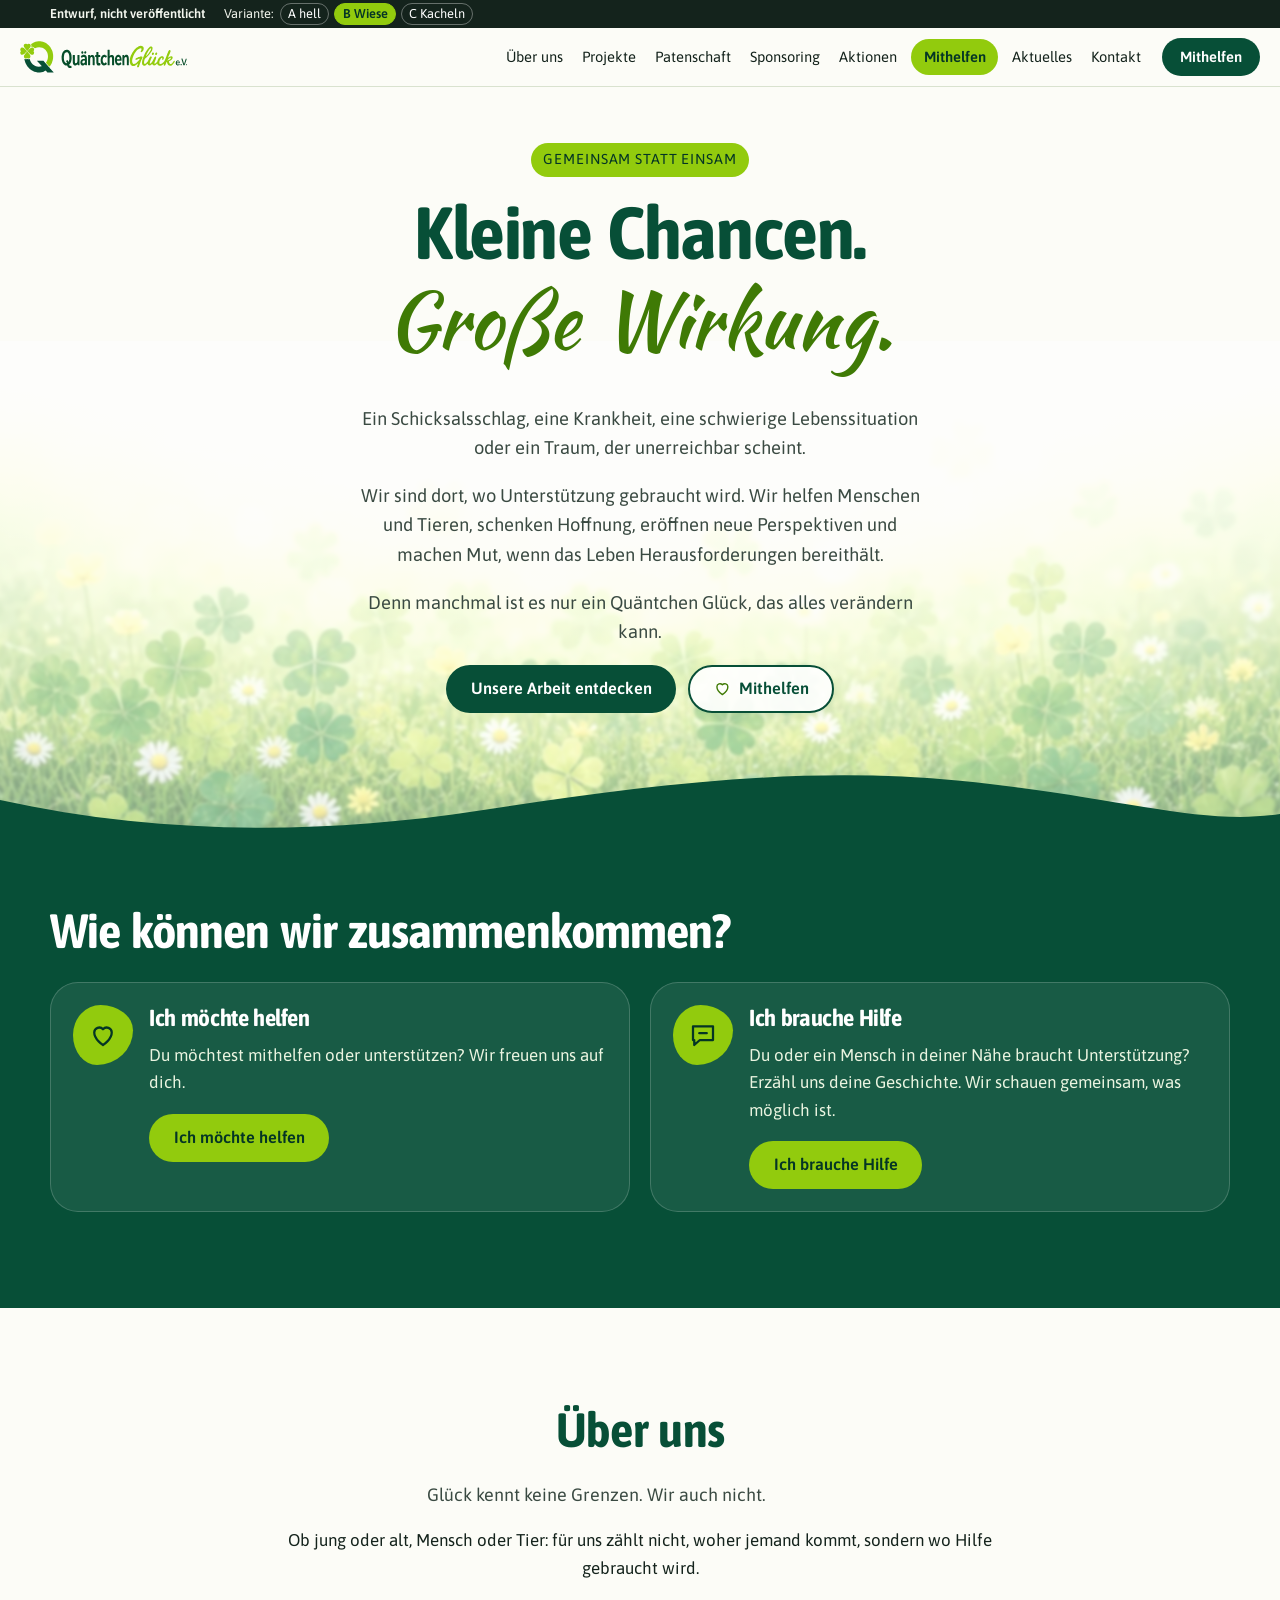
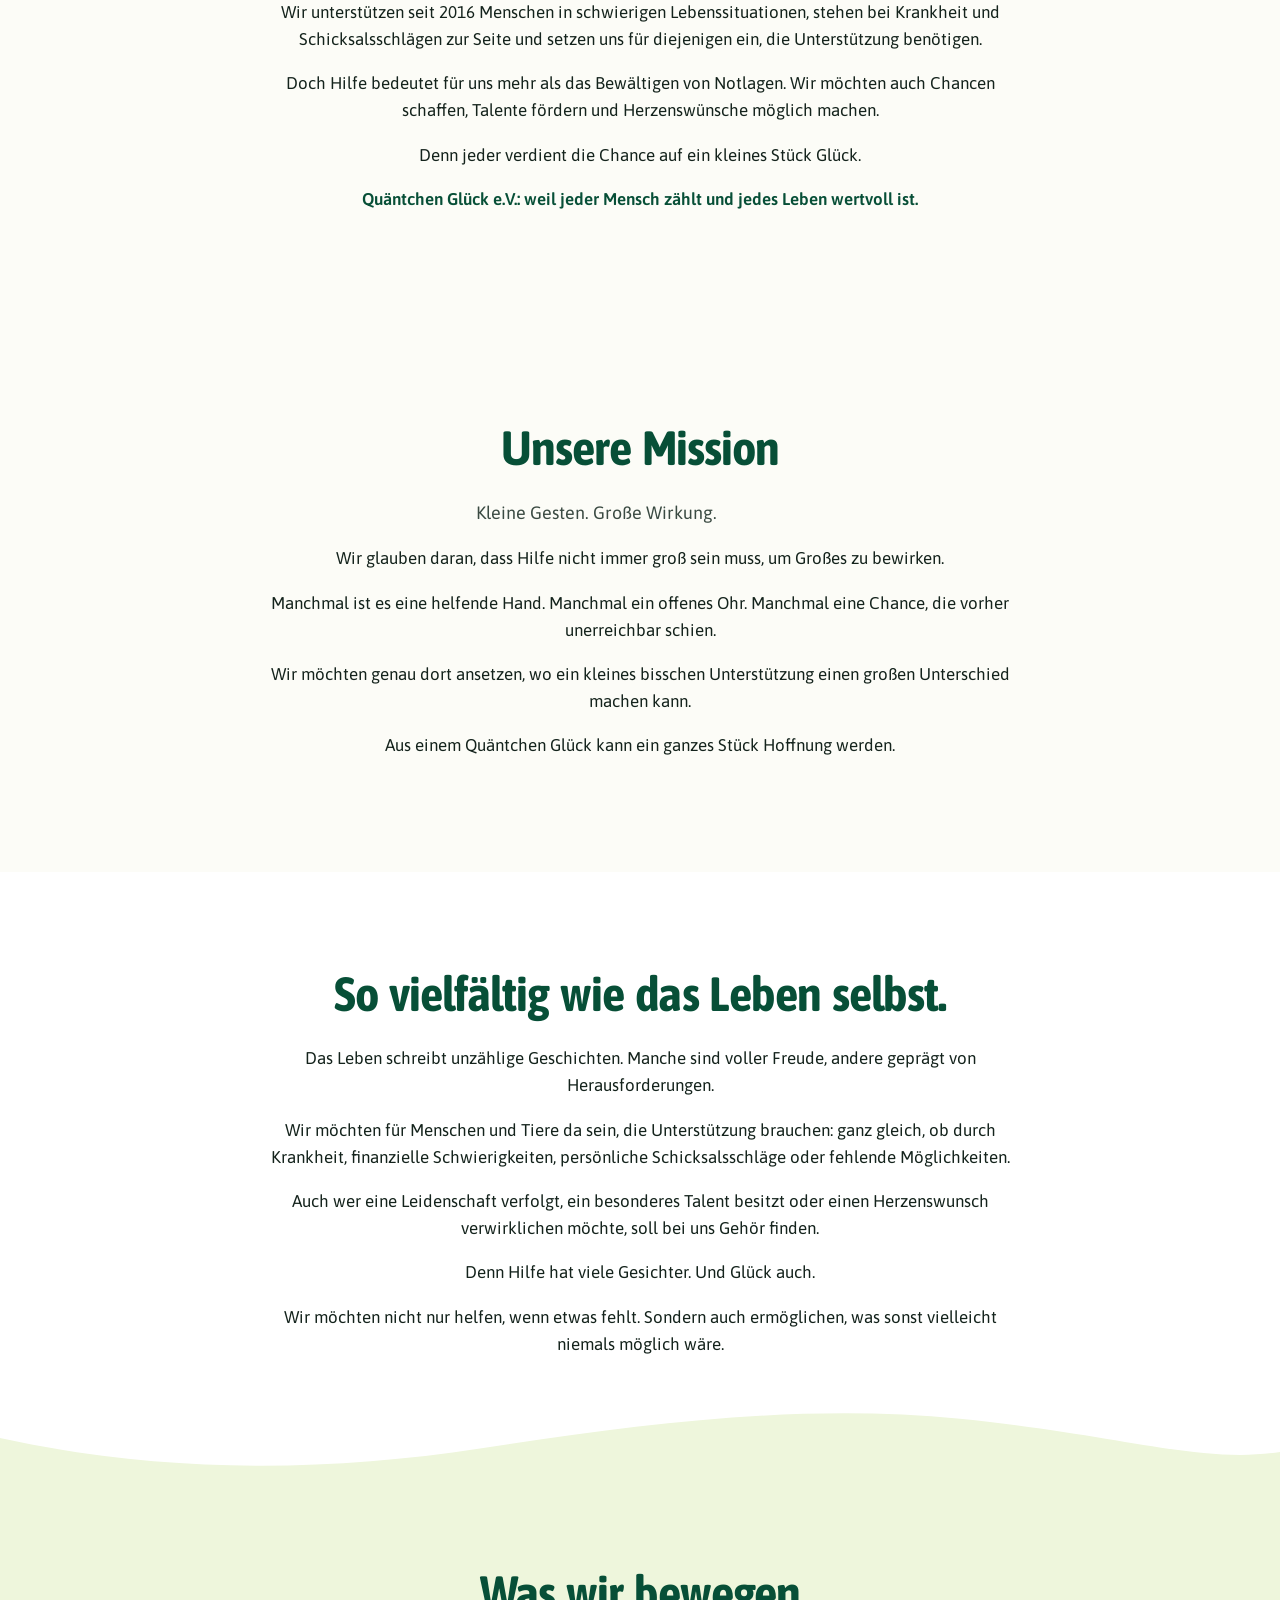
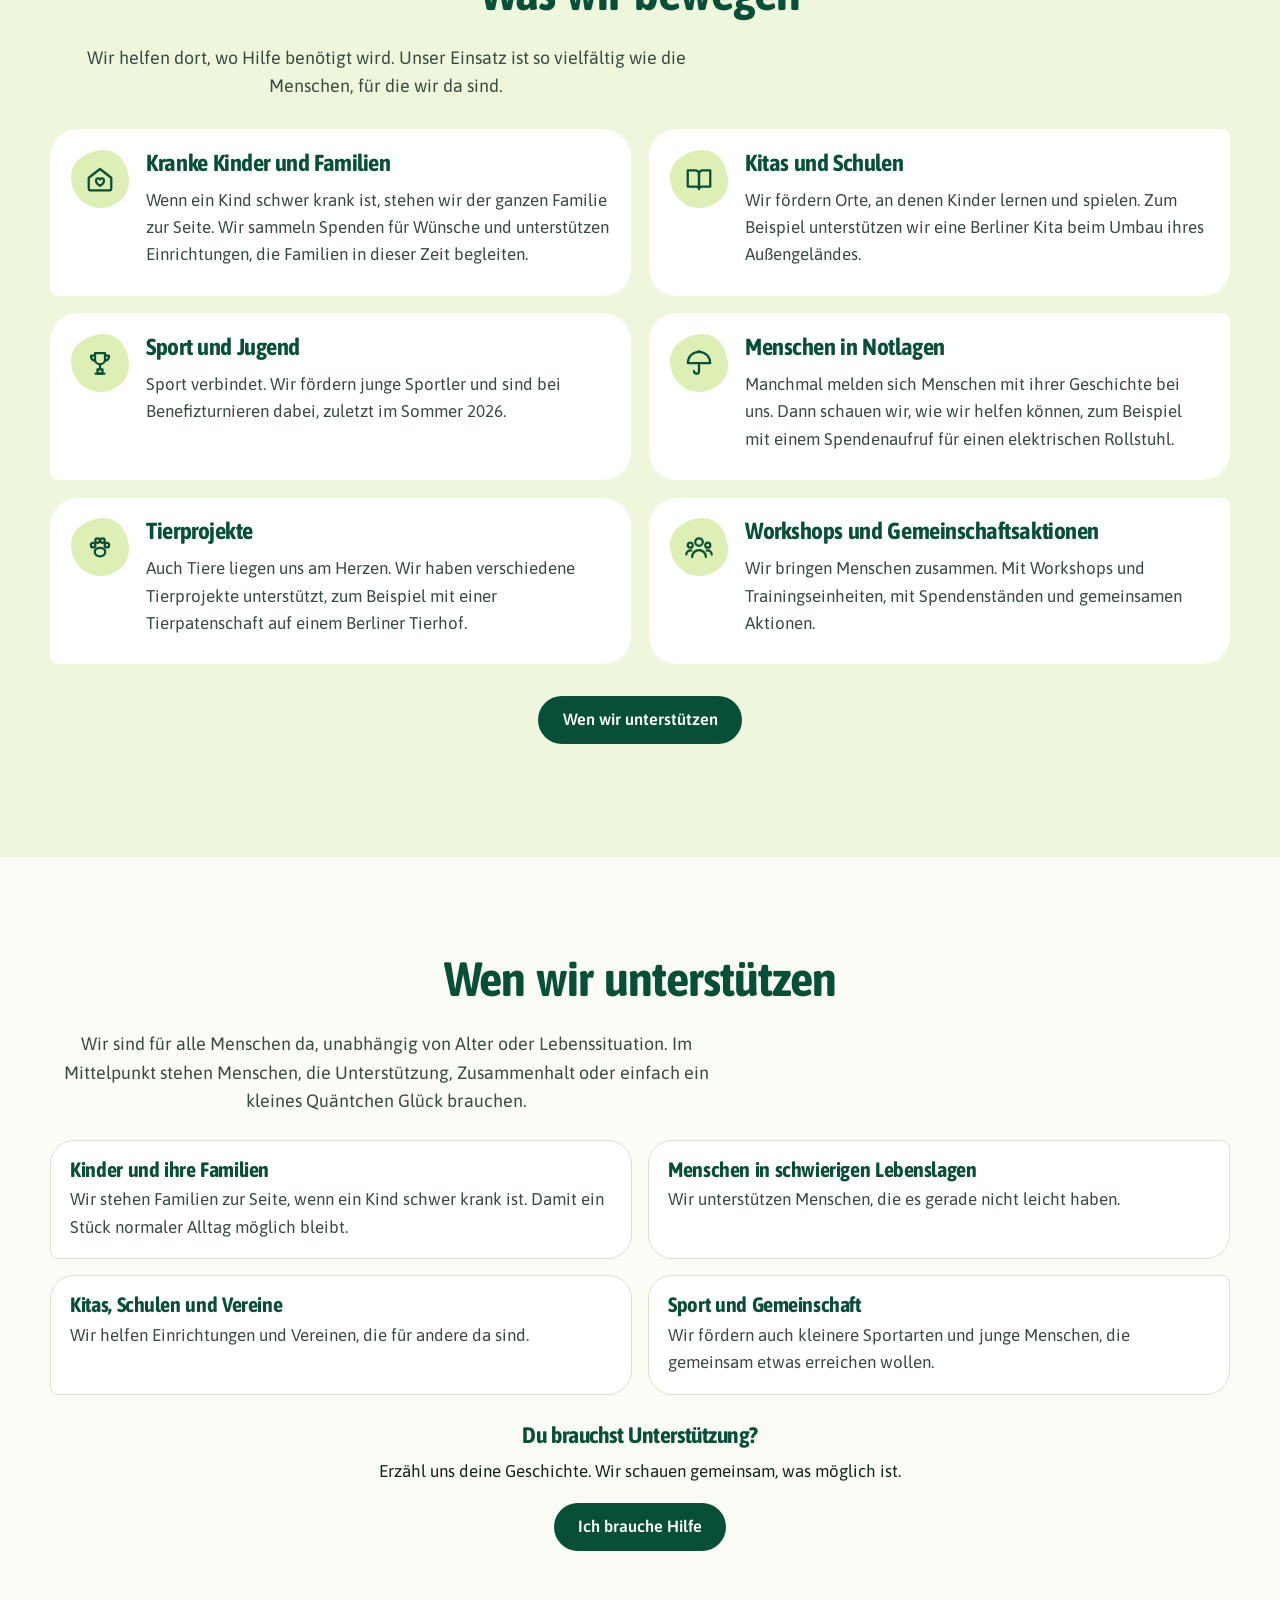
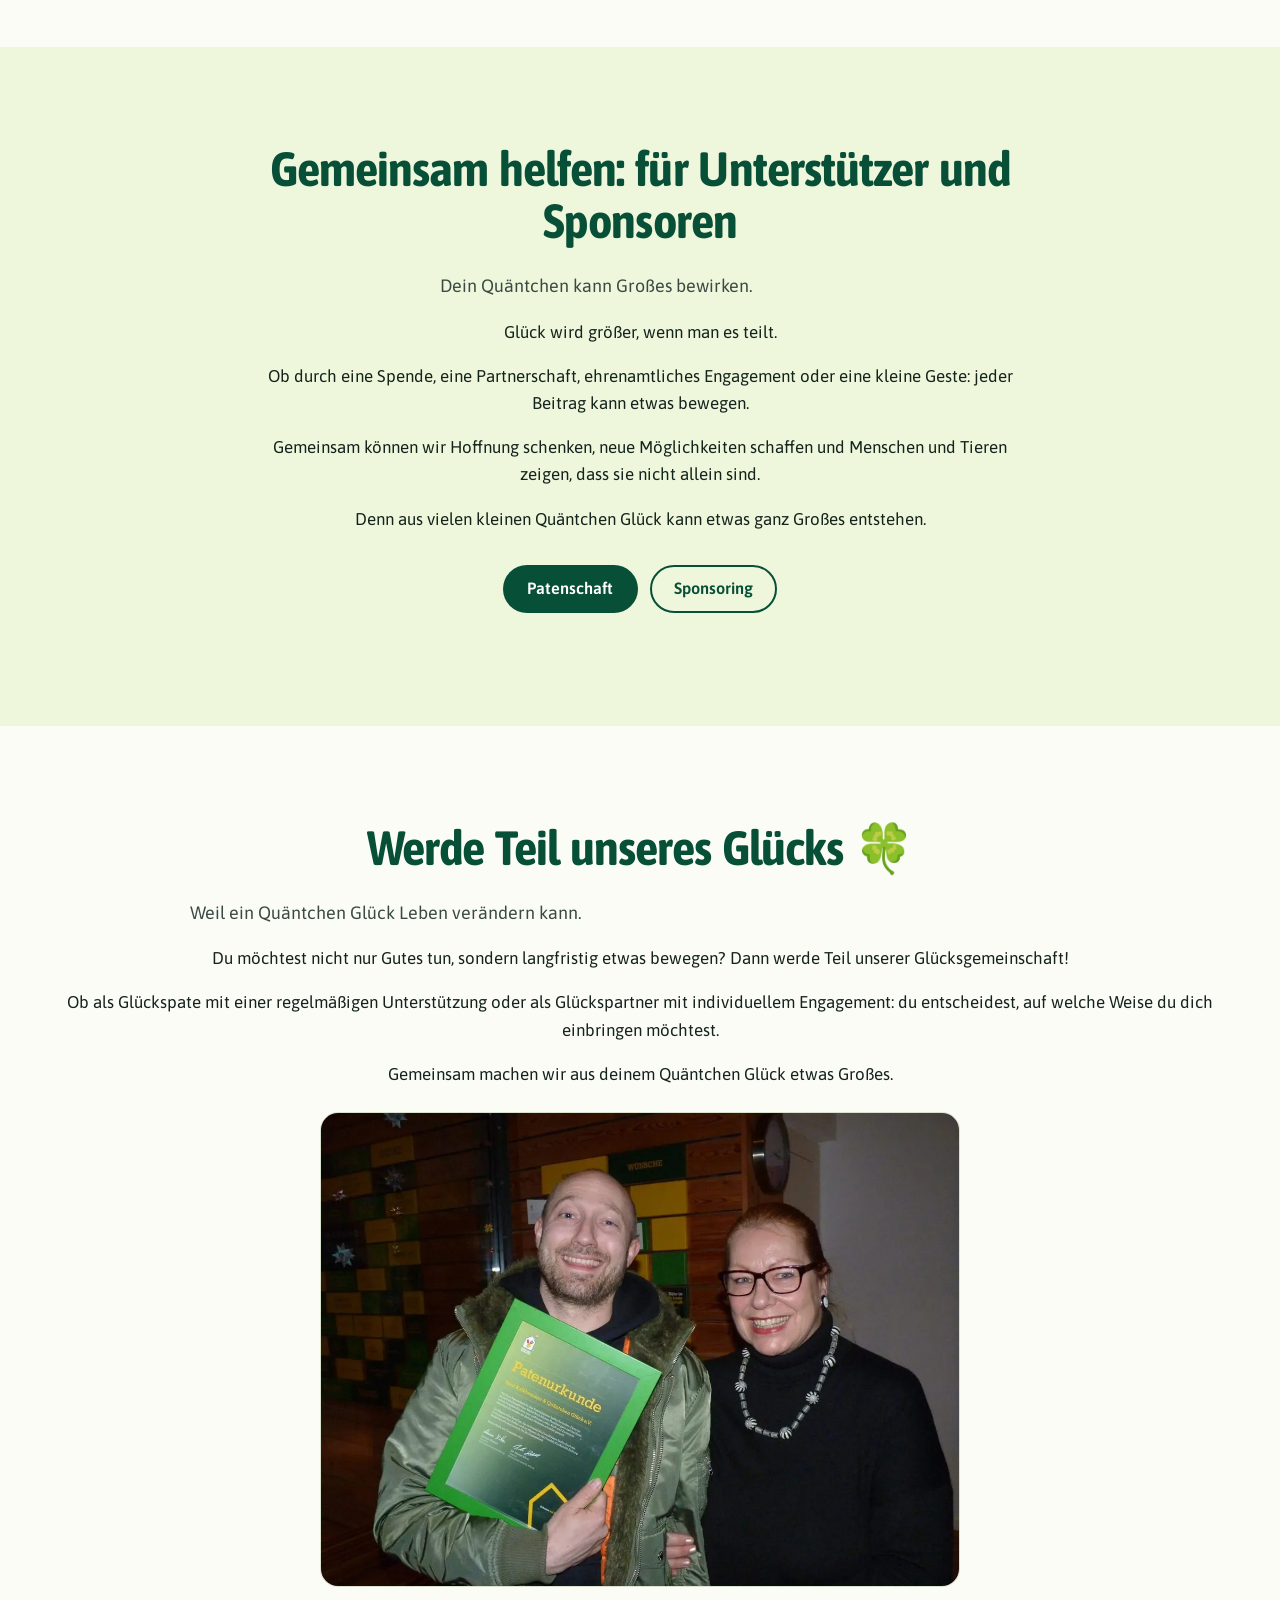
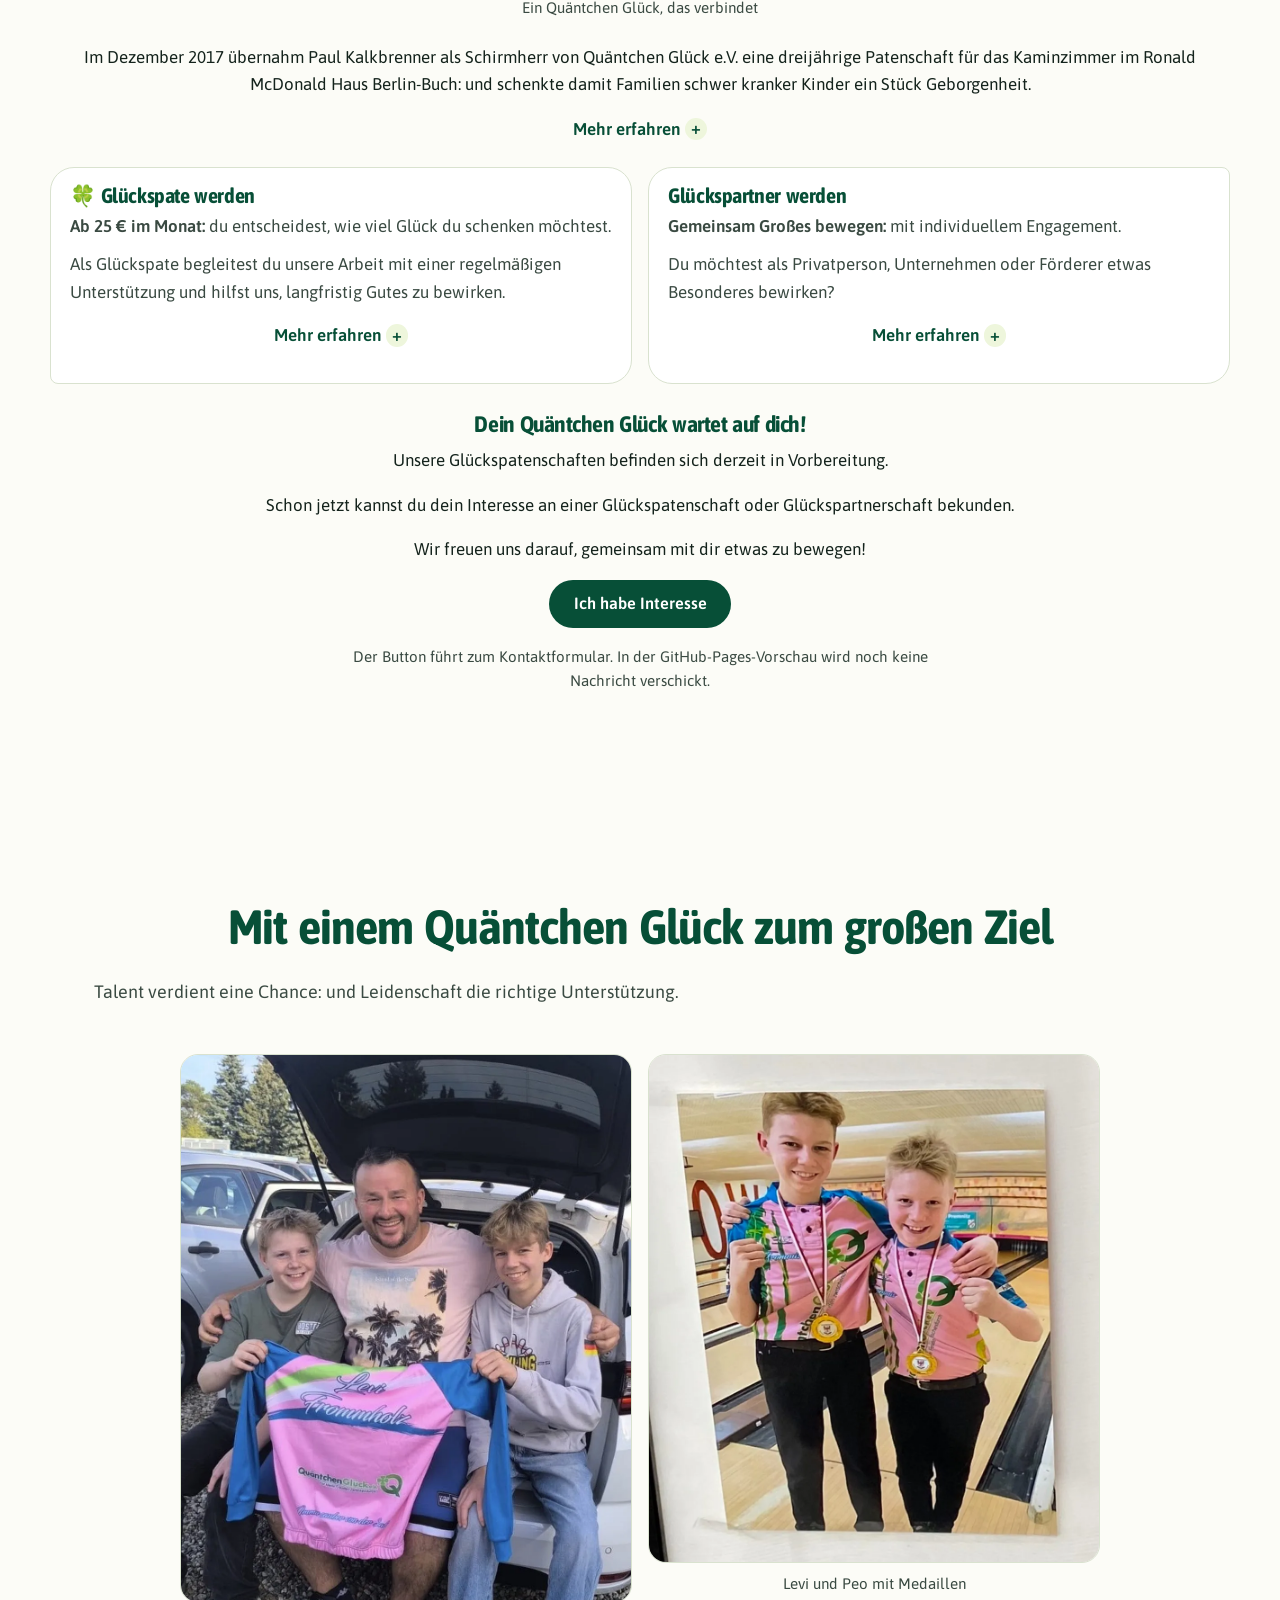
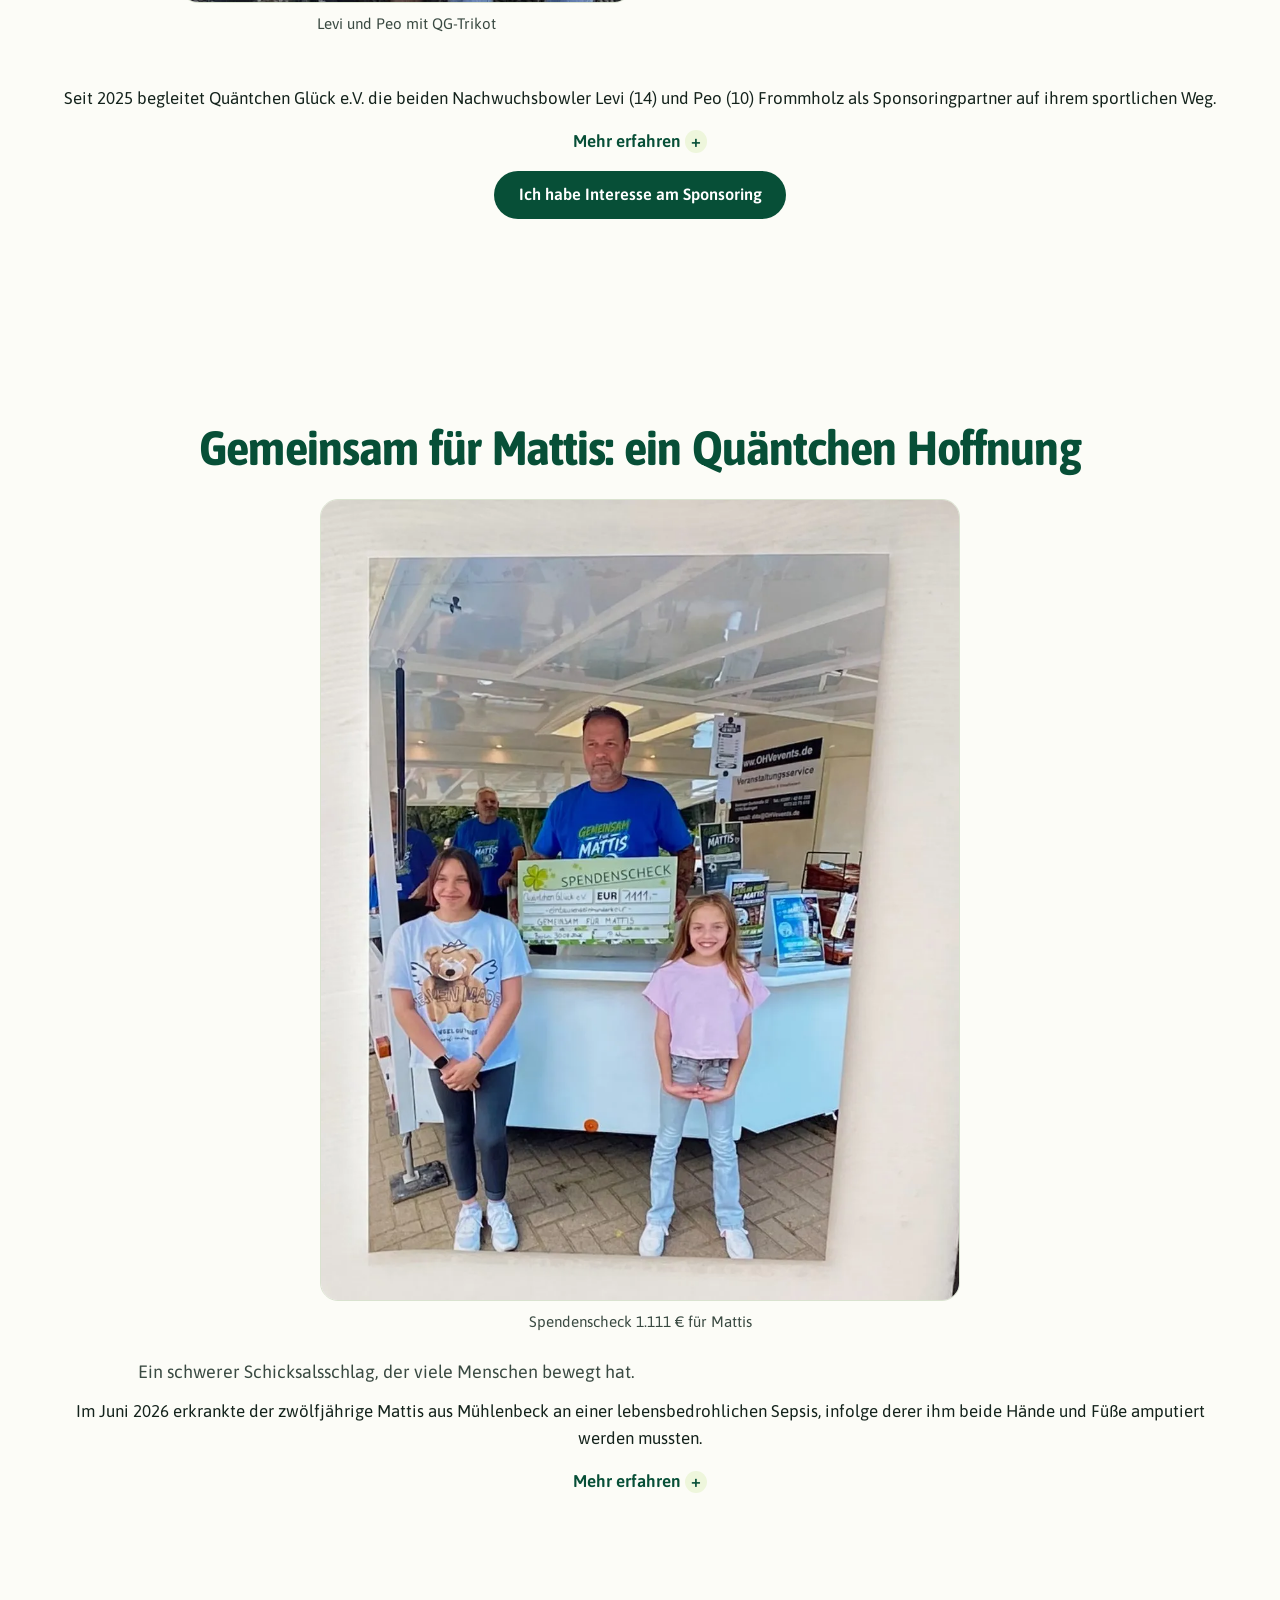
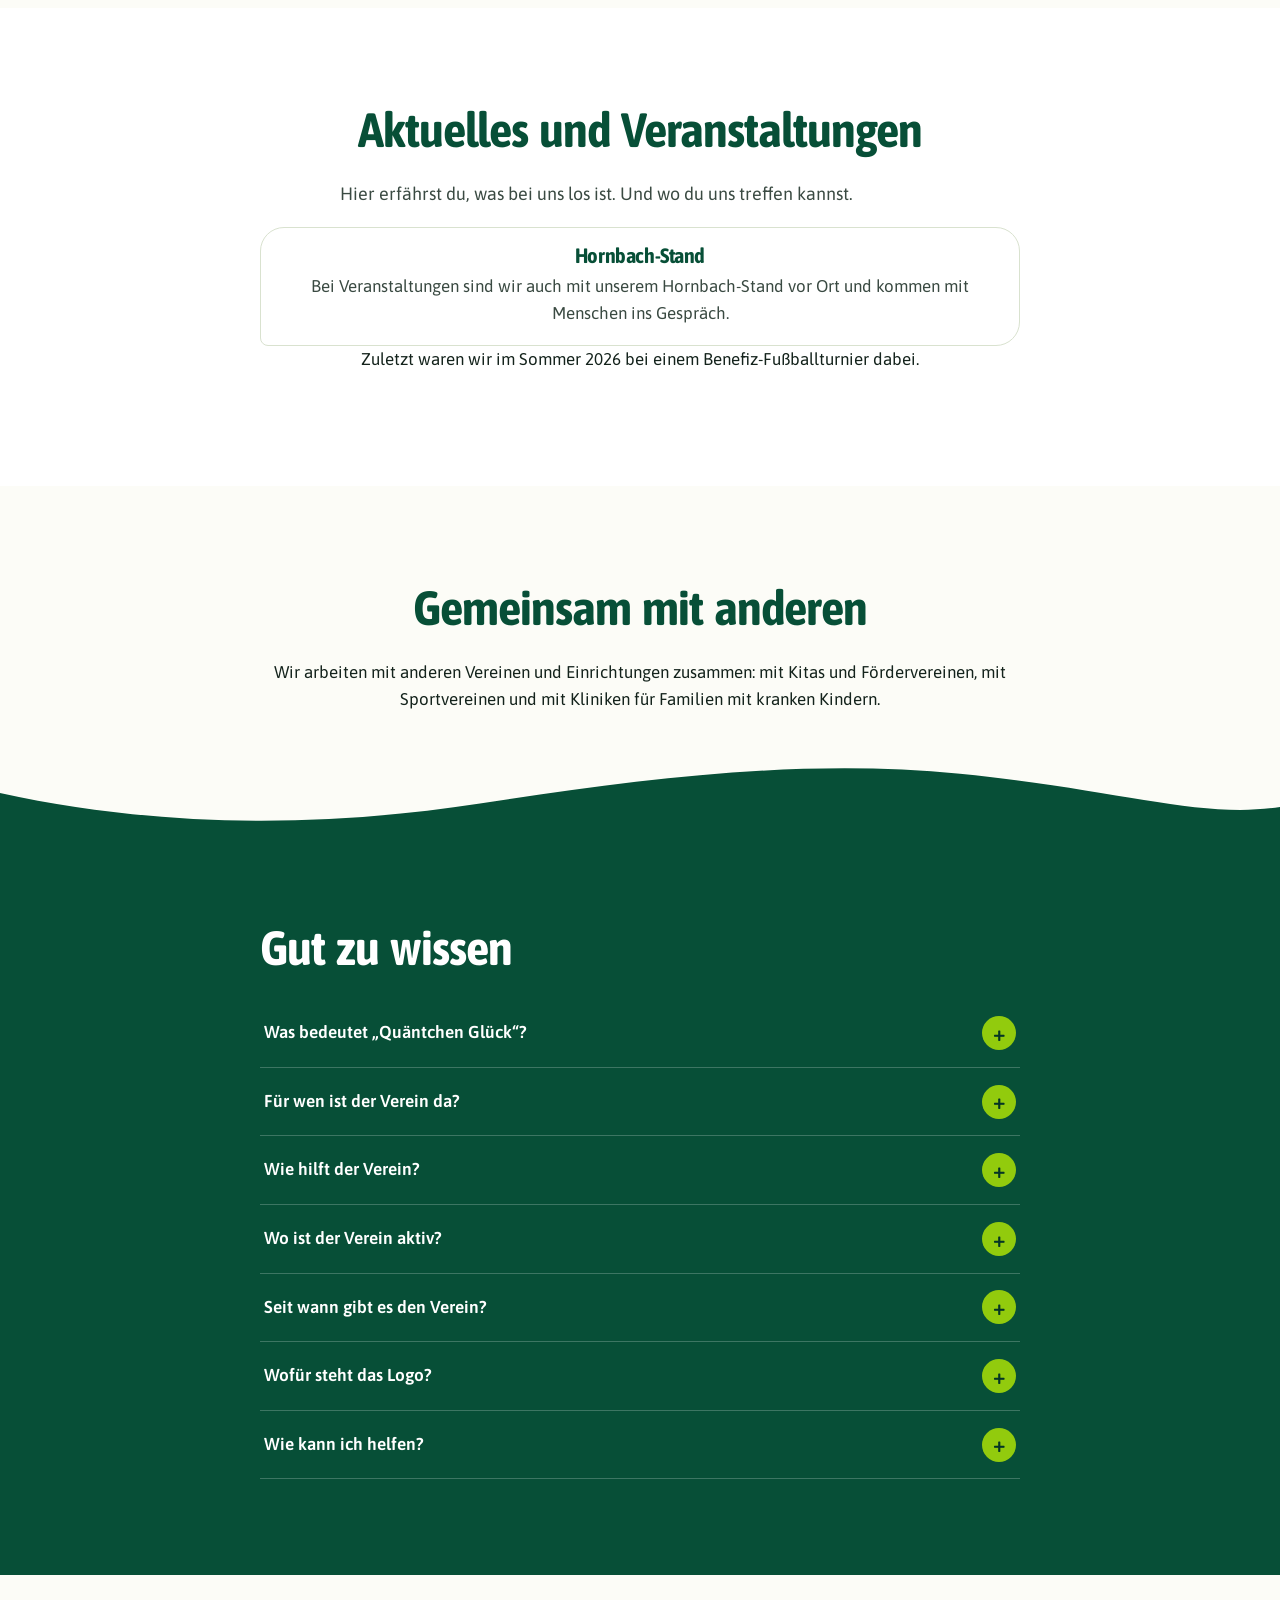
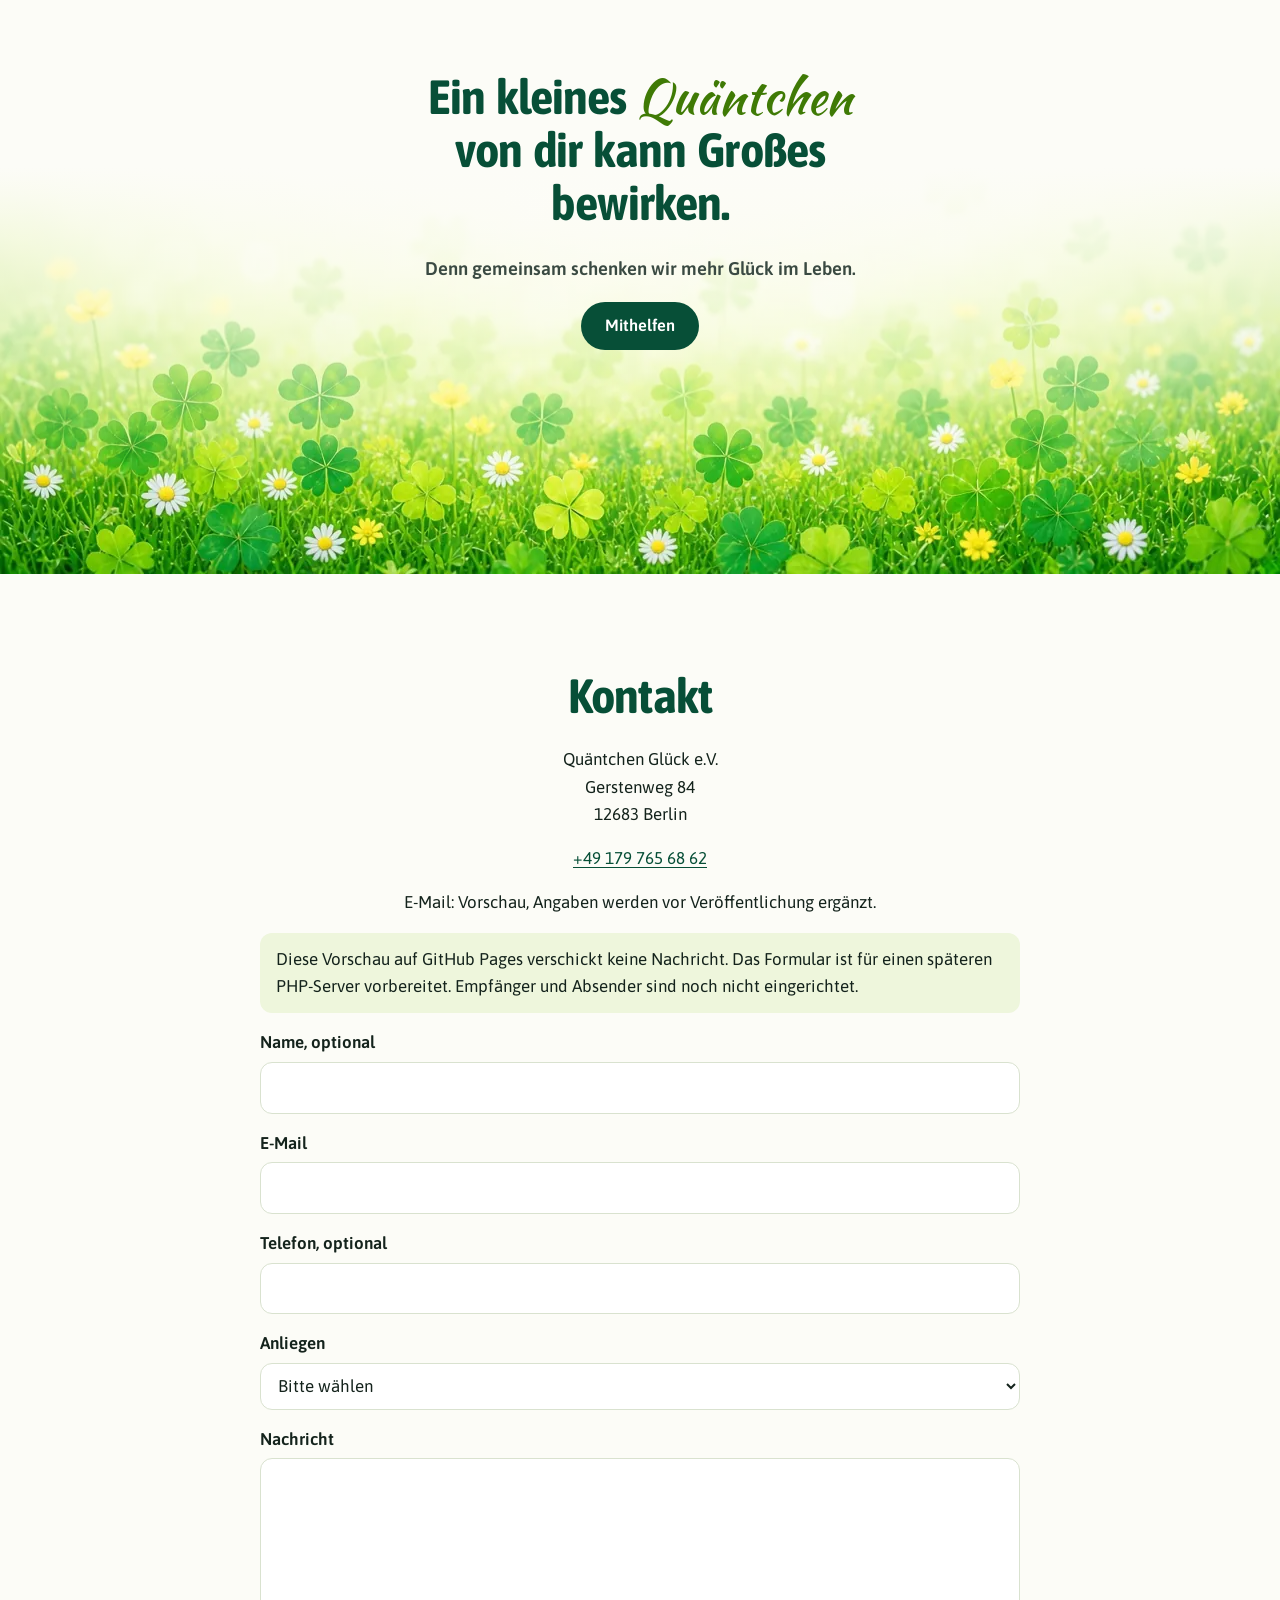
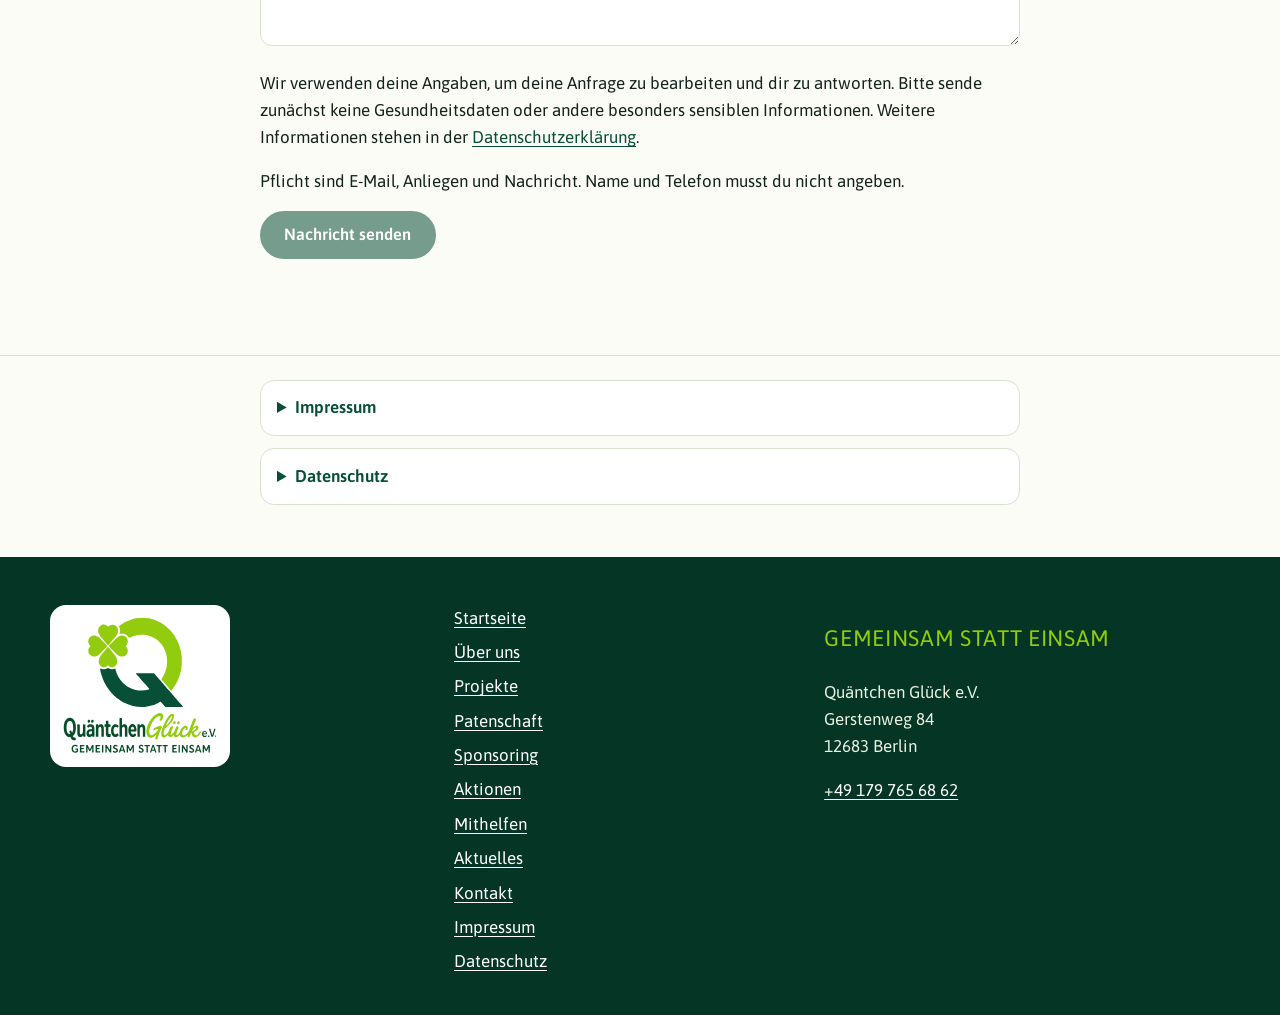
==== index.html @ 104c4b83 "Interne Hornbach-Notiz entfernen und Mehr-erfahren zentrieren Die Arbeitsnotiz zum Stand fällt aus d" ====
<!doctype html>
<html lang="de" data-variante="b">
<head>
<meta charset="utf-8">
<meta name="viewport" content="width=device-width, initial-scale=1, viewport-fit=cover">
<script>
/* Erstlade-Kleeblatt: bei jedem Aufruf, höchstens 1 s, ohne Cookie und ohne Speicher.
   Ohne dieses Script bleibt die Seite sichtbar (.qg-lader ist per CSS ausgeblendet).
   reduced-motion: kein Overlay. Es wird nicht auf Bilder oder Schriften gewartet. */
(function(){
  var root=document.documentElement,fertig=false;
  function weg(){
    if(fertig)return;
    fertig=true;
    try{root.classList.remove('qg-erstladen')}catch(e){}
    function wegEl(){try{var el=document.querySelector('.qg-lader');if(el&&el.parentNode)el.parentNode.removeChild(el)}catch(e){}}
    if(document.body)wegEl();else document.addEventListener('DOMContentLoaded',wegEl);
    try{performance.mark('qg-lader-ende');performance.measure('qg-lader','qg-lader-start','qg-lader-ende')}catch(e){}
  }
  try{
    if(window.matchMedia&&matchMedia('(prefers-reduced-motion: reduce)').matches)return;
    try{performance.mark('qg-lader-start')}catch(e){}
    root.classList.add('qg-erstladen');
    var t0=Date.now();
    setTimeout(weg,1000);
    document.addEventListener('visibilitychange',function(){
      if(document.visibilityState==='visible'&&Date.now()-t0>=1000)weg();
    });
    window.addEventListener('pageshow',function(ev){
      if(ev.persisted||Date.now()-t0>=1000)weg();
    });
  }catch(e){weg()}
})();
</script>
<style>
/* Kritisch im Kopf, damit das Kleeblatt vor dem ersten Paint fest liegt und ohne Script keinen Platz einnimmt. */
.qg-lader{display:none}
html.qg-erstladen .qg-lader{
  display:flex;position:fixed;inset:0;z-index:80;align-items:center;justify-content:center;box-sizing:border-box;overflow:hidden;
  padding:env(safe-area-inset-top) env(safe-area-inset-right) env(safe-area-inset-bottom) env(safe-area-inset-left);
  background:#FCFCF7;pointer-events:none;animation:qg-lader-aus 1s linear forwards;
}
html.qg-erstladen .qg-lader .qg-klee{flex:none;width:clamp(4.25rem,20vw,6.75rem);max-width:42vw;min-width:0;height:auto;animation:qg-klee-hauch 1s ease-out}
@keyframes qg-lader-aus{0%,62%{opacity:1;visibility:visible}88%,100%{opacity:0;visibility:hidden}}
@keyframes qg-klee-hauch{from{transform:rotate(-7deg) scale(.94)}to{transform:rotate(6deg) scale(1)}}
@media (prefers-reduced-motion:reduce){html.qg-erstladen .qg-lader{display:none!important;animation:none!important}}
</style>
<title>Quäntchen Glück e.V. | Gemeinsam statt einsam</title>
<meta name="description" content="Gemeinsam statt einsam. Quäntchen Glück ist für alle Menschen da, unabhängig von Alter oder Lebenssituation. Manchmal kann schon ein kleiner Anstoß viel verändern.">
<meta name="robots" content="noindex, nofollow">
<meta name="theme-color" content="#074F37">
<script>(function(){var d=document.documentElement,q;try{q=new URLSearchParams(location.search)}catch(x){return}
var v=(q.get('v')||'').toLowerCase();if(/^[abc]$/.test(v))d.setAttribute('data-variante',v);
if(q.get('entwurf')==='aus')d.setAttribute('data-entwurf','aus');})();</script>
<link rel="icon" href="assets/img/favicon-32.png" sizes="32x32" type="image/png">
<link rel="apple-touch-icon" href="assets/img/apple-touch-icon.png">
<link rel="preload" href="assets/fonts/Asap-Variable-wdth75-100-wght400-700.woff2" as="font" type="font/woff2" crossorigin>
<link rel="preload" href="assets/fonts/Asap-Regular.woff2" as="font" type="font/woff2" crossorigin>
<link rel="preload" href="assets/fonts/Asap-SemiBold.woff2" as="font" type="font/woff2" crossorigin>
<link rel="preload" href="assets/fonts/KaushanScript-Regular.woff2" as="font" type="font/woff2" crossorigin>
<link rel="stylesheet" href="assets/css/base.css?v=ofl">
<link rel="stylesheet" href="assets/css/varianten.css?v=sarah-0911">
</head>
<body>
<div class="qg-lader" aria-hidden="true"><img class="qg-klee" src="assets/img/quaentchen-glueck-logo-bildmarke.svg" width="755" height="712" alt="" decoding="sync" fetchpriority="high"></div>
<a class="skip" href="#inhalt">Zum Inhalt springen</a>
<div class="entwurf-leiste" role="region" aria-label="Entwurfsansicht">
  <div class="wrap entwurf-inner">
    <strong>Entwurf, nicht veröffentlicht</strong>
    <span class="schalter">Variante: <a href="?v=a" data-v="a">A hell</a> <a href="?v=b" data-v="b">B Wiese</a> <a href="?v=c" data-v="c">C Kacheln</a></span>
  </div>
</div>
<header class="kopf">
  <div class="wrap kopf-inner">
    <a class="marke" href="#inhalt">
      <img class="marke-bild" src="assets/img/quaentchen-glueck-logo-bildmarke.svg" width="44" height="41" alt="">
      <img class="marke-wort" src="assets/img/quaentchen-glueck-logo-wortmarke.svg" width="148" height="28" alt="Quäntchen Glück e.V.">
    </a>
    <nav class="nav-desktop" aria-label="Hauptnavigation"><ul><li><a href="#ueber-uns">Über uns</a></li><li><a href="#bereiche">Projekte</a></li><li><a href="#patenschaft">Patenschaft</a></li><li><a href="#sponsoring">Sponsoring</a></li><li><a href="#aktionen">Aktionen</a></li><li><a class="nav-mithelfen" href="#wege">Mithelfen</a></li><li><a href="#aktuelles">Aktuelles</a></li><li><a href="#kontakt">Kontakt</a></li></ul></nav>
    <a class="btn btn-dunkel btn-unterstuetzen" href="#wege">Mithelfen</a>
    <details class="nav-mobil">
      <summary aria-label="Menü öffnen"><svg class="icon" viewBox="0 0 24 24" aria-hidden="true" focusable="false"><path d="M4 7h16M4 12h16M4 17h16"/></svg><span class="nav-mobil-text">Menü</span></summary>
      <nav aria-label="Hauptnavigation mobil"><ul><li><a href="#inhalt">Startseite</a></li><li><a href="#ueber-uns">Über uns</a></li><li><a href="#bereiche">Projekte</a></li><li><a href="#patenschaft">Patenschaft</a></li><li><a href="#sponsoring">Sponsoring</a></li><li><a href="#aktionen">Aktionen</a></li><li><a class="nav-mithelfen" href="#wege">Mithelfen</a></li><li><a href="#aktuelles">Aktuelles</a></li><li><a href="#kontakt">Kontakt</a></li></ul></nav>
    </details>
  </div>
</header>

<main id="inhalt">
<section class="hero" aria-labelledby="hero-h">
  <div class="hero-bild" data-nur="b" aria-hidden="true"></div>
  <span data-nur="a" class="deko-dezent" aria-hidden="true"><svg class="deko deko-1" viewBox="-60 -60 120 120" focusable="false"><g fill="var(--gruen-hell)" stroke="#fff" stroke-width="3"><path d="M0 0C-30-18-33-48-16-53C-7-56 0-49 0-42C0-49 7-56 16-53C33-48 30-18 0 0Z" transform="rotate(45)"/><path d="M0 0C-30-18-33-48-16-53C-7-56 0-49 0-42C0-49 7-56 16-53C33-48 30-18 0 0Z" transform="rotate(135)"/><path d="M0 0C-30-18-33-48-16-53C-7-56 0-49 0-42C0-49 7-56 16-53C33-48 30-18 0 0Z" transform="rotate(225)"/><path d="M0 0C-30-18-33-48-16-53C-7-56 0-49 0-42C0-49 7-56 16-53C33-48 30-18 0 0Z" transform="rotate(315)"/></g></svg></span>
  <div class="wrap hero-inner hero-grid">
    <div class="hero-panel hero-text">
      <img class="hero-logo" data-nur="a" src="assets/img/quaentchen-glueck-logo.svg" width="640" height="567" alt="Logo Quäntchen Glück e.V., Gemeinsam statt einsam">
      <p class="badge" data-nur="b c">Gemeinsam statt einsam</p>
      <h1 id="hero-h">Kleine Chancen. <span class="akzent">Große Wirkung.</span></h1>
      <p class="lead">Ein Schicksalsschlag, eine Krankheit, eine schwierige Lebenssituation oder ein Traum, der unerreichbar scheint.</p>
      <p class="lead">Wir sind dort, wo Unterstützung gebraucht wird. Wir helfen Menschen und Tieren, schenken Hoffnung, eröffnen neue Perspektiven und machen Mut, wenn das Leben Herausforderungen bereithält.</p>
      <p class="lead">Denn manchmal ist es nur ein Quäntchen Glück, das alles verändern kann.</p>
      <div class="btn-reihe">
        <a class="btn btn-dunkel" href="#bereiche">Unsere Arbeit entdecken</a>
        <a class="btn btn-rand btn-mithelfen" href="#wege"><svg class="icon mithelfen-herz" viewBox="0 0 24 24" aria-hidden="true" focusable="false"><path d="M12 20s-7-4.4-7-10a4 4 0 0 1 7-2.6A4 4 0 0 1 19 10c0 5.6-7 10-7 10z"/></svg>Mithelfen</a>
      </div>
      </div>
  </div>
</section>

<section id="wege" class="abschnitt wege" aria-labelledby="wege-h">
  <svg class="welle oben" data-nur="b" viewBox="0 0 1440 80" preserveAspectRatio="none" aria-hidden="true" focusable="false"><path fill="var(--gruen-dunkel)" d="M0 40C180 80 360 80 540 52S900 0 1080 18 1350 70 1440 56V80H0z"/></svg>
  <div class="wrap"><h2 id="wege-h">Wie können wir zusammenkommen?</h2></div>
  <div class="wrap wege-wrap">
    <div class="wege-grid wege-split">
      <article class="weg weg-helfen">
        <span class="weg-icon"><svg class="icon" viewBox="0 0 24 24" aria-hidden="true" focusable="false"><path d="M12 20s-7-4.4-7-10a4 4 0 0 1 7-2.6A4 4 0 0 1 19 10c0 5.6-7 10-7 10z"/></svg></span>
        <div class="weg-inner">
          <h3><svg class="icon h3-icon" viewBox="0 0 24 24" aria-hidden="true" focusable="false"><path d="M12 20s-7-4.4-7-10a4 4 0 0 1 7-2.6A4 4 0 0 1 19 10c0 5.6-7 10-7 10z"/></svg>Ich möchte helfen</h3>
          <p>Du möchtest mithelfen oder unterstützen? Wir freuen uns auf dich.</p>
          <a class="btn btn-dunkel" href="#kontakt" data-anliegen="allgemein">Ich möchte helfen</a>
        </div>
      </article>
      <article class="weg weg-hilfe">
        <span class="weg-icon"><svg class="icon" viewBox="0 0 24 24" aria-hidden="true" focusable="false"><path d="M4 5h16v11H9.5L5 20v-4H4z"/><path d="M9 10.5h6"/></svg></span>
        <div class="weg-inner">
          <h3><svg class="icon h3-icon" viewBox="0 0 24 24" aria-hidden="true" focusable="false"><path d="M4 5h16v11H9.5L5 20v-4H4z"/><path d="M9 10.5h6"/></svg>Ich brauche Hilfe</h3>
          <p>Du oder ein Mensch in deiner Nähe braucht Unterstützung? Erzähl uns deine Geschichte. Wir schauen gemeinsam, was möglich ist.</p>
          <a class="btn btn-hell" href="#kontakt" data-anliegen="allgemein">Ich brauche Hilfe</a>
        </div>
      </article>
    </div>
  </div>
</section>

<section id="ueber-uns" class="abschnitt bedeutung text-mitte" aria-labelledby="bedeutung-h">
  <div class="wrap schmal">
    <h2 id="bedeutung-h">Über uns</h2>
    <p class="intro">Glück kennt keine Grenzen. Wir auch nicht.</p>
    <p>Ob jung oder alt, Mensch oder Tier: für uns zählt nicht, woher jemand kommt, sondern wo Hilfe gebraucht wird.</p>
    <p>Wir unterstützen seit 2016 Menschen in schwierigen Lebenssituationen, stehen bei Krankheit und Schicksalsschlägen zur Seite und setzen uns für diejenigen ein, die Unterstützung benötigen.</p>
    <p>Doch Hilfe bedeutet für uns mehr als das Bewältigen von Notlagen. Wir möchten auch Chancen schaffen, Talente fördern und Herzenswünsche möglich machen.</p>
    <p>Denn jeder verdient die Chance auf ein kleines Stück Glück.</p>
    <p class="bedeutung-satz">Quäntchen Glück e.V.: weil jeder Mensch zählt und jedes Leben wertvoll ist.</p>
  </div>
</section>

<section id="mission" class="abschnitt mission text-mitte" aria-labelledby="mission-h">
  <div class="wrap schmal">
    <h2 id="mission-h">Unsere Mission</h2>
    <p class="intro">Kleine Gesten. Große Wirkung.</p>
    <p>Wir glauben daran, dass Hilfe nicht immer groß sein muss, um Großes zu bewirken.</p>
    <p>Manchmal ist es eine helfende Hand. Manchmal ein offenes Ohr. Manchmal eine Chance, die vorher unerreichbar schien.</p>
    <p>Wir möchten genau dort ansetzen, wo ein kleines bisschen Unterstützung einen großen Unterschied machen kann.</p>
    <p>Aus einem Quäntchen Glück kann ein ganzes Stück Hoffnung werden.</p>
  </div>
</section>

<section id="vielfalt" class="abschnitt vielfalt text-mitte" aria-labelledby="vielfalt-h">
  <div class="wrap schmal">
    <h2 id="vielfalt-h">So vielfältig wie das Leben selbst.</h2>
    <p>Das Leben schreibt unzählige Geschichten. Manche sind voller Freude, andere geprägt von Herausforderungen.</p>
    <p>Wir möchten für Menschen und Tiere da sein, die Unterstützung brauchen: ganz gleich, ob durch Krankheit, finanzielle Schwierigkeiten, persönliche Schicksalsschläge oder fehlende Möglichkeiten.</p>
    <p>Auch wer eine Leidenschaft verfolgt, ein besonderes Talent besitzt oder einen Herzenswunsch verwirklichen möchte, soll bei uns Gehör finden.</p>
    <p>Denn Hilfe hat viele Gesichter. Und Glück auch.</p>
    <p>Wir möchten nicht nur helfen, wenn etwas fehlt. Sondern auch ermöglichen, was sonst vielleicht niemals möglich wäre.</p>
  </div>
</section>

<section id="bereiche" class="abschnitt bereiche text-mitte" aria-labelledby="bereiche-h">
  <svg class="welle oben" data-nur="b" viewBox="0 0 1440 80" preserveAspectRatio="none" aria-hidden="true" focusable="false"><path fill="var(--gruen-zart)" d="M0 40C180 80 360 80 540 52S900 0 1080 18 1350 70 1440 56V80H0z"/></svg>
  <div class="wrap">
    <div class="kopfzeile">
      <h2 id="bereiche-h">Was wir bewegen</h2>
      <p class="intro">Wir helfen dort, wo Hilfe benötigt wird. Unser Einsatz ist so vielfältig wie die Menschen, für die wir da sind.</p>
    </div>
    <ul class="karten liste bento">
      <li class="karte eintrag kachel kachel-1">
        <span class="karte-icon blob kachel-icon"><svg class="icon" viewBox="0 0 24 24" aria-hidden="true" focusable="false"><path d="M3 11l9-7 9 7v9a1 1 0 0 1-1 1H4a1 1 0 0 1-1-1z"/><path d="M12 17.5s-3.2-1.9-3.2-4.2a1.7 1.7 0 0 1 3.2-.9 1.7 1.7 0 0 1 3.2.9c0 2.3-3.2 4.2-3.2 4.2z"/></svg></span>
        <div class="karte-text">
          <h3>Kranke Kinder und Familien</h3>
          <p>Wenn ein Kind schwer krank ist, stehen wir der ganzen Familie zur Seite. Wir sammeln Spenden für Wünsche und unterstützen Einrichtungen, die Familien in dieser Zeit begleiten.</p>
        </div>
      </li>
      <li class="karte eintrag kachel kachel-2">
        <span class="karte-icon blob kachel-icon"><svg class="icon" viewBox="0 0 24 24" aria-hidden="true" focusable="false"><path d="M3 5h6a3 3 0 0 1 3 3v12a2 2 0 0 0-2-2H3z"/><path d="M21 5h-6a3 3 0 0 0-3 3v12a2 2 0 0 1 2-2h7z"/></svg></span>
        <div class="karte-text">
          <h3>Kitas und Schulen</h3>
          <p>Wir fördern Orte, an denen Kinder lernen und spielen. Zum Beispiel unterstützen wir eine Berliner Kita beim Umbau ihres Außengeländes.</p>
        </div>
      </li>
      <li class="karte eintrag kachel kachel-3">
        <span class="karte-icon blob kachel-icon"><svg class="icon" viewBox="0 0 24 24" aria-hidden="true" focusable="false"><path d="M8 4h8v5a4 4 0 0 1-8 0z"/><path d="M8 6H5a3 3 0 0 0 3 4"/><path d="M16 6h3a3 3 0 0 1-3 4"/><path d="M12 13v4"/><path d="M8.5 20.5h7"/><path d="M10 17h4v3.5h-4z"/></svg></span>
        <div class="karte-text">
          <h3>Sport und Jugend</h3>
          <p>Sport verbindet. Wir fördern junge Sportler und sind bei Benefizturnieren dabei, zuletzt im Sommer 2026.</p>
        </div>
      </li>
      <li class="karte eintrag kachel kachel-4">
        <span class="karte-icon blob kachel-icon"><svg class="icon" viewBox="0 0 24 24" aria-hidden="true" focusable="false"><path d="M3 12a9 9 0 0 1 18 0z"/><path d="M12 12v6.5a2 2 0 0 1-4 0"/><path d="M12 3v-.5"/></svg></span>
        <div class="karte-text">
          <h3>Menschen in Notlagen</h3>
          <p>Manchmal melden sich Menschen mit ihrer Geschichte bei uns. Dann schauen wir, wie wir helfen können, zum Beispiel mit einem Spendenaufruf für einen elektrischen Rollstuhl.</p>
        </div>
      </li>
      <li class="karte eintrag kachel kachel-5">
        <span class="karte-icon blob kachel-icon"><svg class="icon" viewBox="0 0 24 24" aria-hidden="true" focusable="false"><ellipse cx="12" cy="16" rx="4.2" ry="3.4"/><circle cx="6.5" cy="10.5" r="1.8"/><circle cx="10" cy="6.8" r="1.8"/><circle cx="14" cy="6.8" r="1.8"/><circle cx="17.5" cy="10.5" r="1.8"/></svg></span>
        <div class="karte-text">
          <h3>Tierprojekte</h3>
          <p>Auch Tiere liegen uns am Herzen. Wir haben verschiedene Tierprojekte unterstützt, zum Beispiel mit einer Tierpatenschaft auf einem Berliner Tierhof.</p>
        </div>
      </li>
      <li class="karte eintrag kachel kachel-6">
        <span class="karte-icon blob kachel-icon"><svg class="icon" viewBox="0 0 24 24" aria-hidden="true" focusable="false"><circle cx="12" cy="8" r="3"/><path d="M6.5 20a5.5 5.5 0 0 1 11 0"/><circle cx="5" cy="10.5" r="2"/><path d="M1.8 18a3.4 3.4 0 0 1 4-3.2"/><circle cx="19" cy="10.5" r="2"/><path d="M22.2 18a3.4 3.4 0 0 0-4-3.2"/></svg></span>
        <div class="karte-text">
          <h3>Workshops und Gemeinschaftsaktionen</h3>
          <p>Wir bringen Menschen zusammen. Mit Workshops und Trainingseinheiten, mit Spendenständen und gemeinsamen Aktionen.</p>
        </div>
      </li>
    </ul>
    <p class="zentriert rechts"><a class="btn btn-dunkel" href="#wen-wir-unterstuetzen">Wen wir unterstützen</a></p>
  </div>
</section>

<section id="wen-wir-unterstuetzen" class="abschnitt zielgruppen text-mitte" aria-labelledby="zielgruppen-h">
  <div class="wrap">
    <h2 id="zielgruppen-h">Wen wir unterstützen</h2>
    <p class="intro">Wir sind für alle Menschen da, unabhängig von Alter oder Lebenssituation. Im Mittelpunkt stehen Menschen, die Unterstützung, Zusammenhalt oder einfach ein kleines Quäntchen Glück brauchen.</p>
    <ul class="themen-liste">
      <li class="thema"><h3>Kinder und ihre Familien</h3><p>Wir stehen Familien zur Seite, wenn ein Kind schwer krank ist. Damit ein Stück normaler Alltag möglich bleibt.</p></li>
      <li class="thema"><h3>Menschen in schwierigen Lebenslagen</h3><p>Wir unterstützen Menschen, die es gerade nicht leicht haben.</p></li>
      <li class="thema"><h3>Kitas, Schulen und Vereine</h3><p>Wir helfen Einrichtungen und Vereinen, die für andere da sind.</p></li>
      <li class="thema"><h3>Sport und Gemeinschaft</h3><p>Wir fördern auch kleinere Sportarten und junge Menschen, die gemeinsam etwas erreichen wollen.</p></li>
    </ul>
    <div class="hilfe-anfragen">
      <h3>Du brauchst Unterstützung?</h3>
      <p>Erzähl uns deine Geschichte. Wir schauen gemeinsam, was möglich ist.</p>
      <a class="btn btn-dunkel" href="#kontakt" data-anliegen="allgemein">Ich brauche Hilfe</a>
    </div>
  </div>
</section>

<section id="gemeinsam-helfen" class="abschnitt gemeinsam-helfen text-mitte" aria-labelledby="gemeinsam-helfen-h">
  <div class="wrap schmal">
    <h2 id="gemeinsam-helfen-h">Gemeinsam helfen: für Unterstützer und Sponsoren</h2>
    <p class="intro">Dein Quäntchen kann Großes bewirken.</p>
    <p>Glück wird größer, wenn man es teilt.</p>
    <p>Ob durch eine Spende, eine Partnerschaft, ehrenamtliches Engagement oder eine kleine Geste: jeder Beitrag kann etwas bewegen.</p>
    <p>Gemeinsam können wir Hoffnung schenken, neue Möglichkeiten schaffen und Menschen und Tieren zeigen, dass sie nicht allein sind.</p>
    <p>Denn aus vielen kleinen Quäntchen Glück kann etwas ganz Großes entstehen.</p>
    <p class="btn-reihe zentriert"><a class="btn btn-dunkel" href="#patenschaft">Patenschaft</a> <a class="btn btn-rand" href="#sponsoring">Sponsoring</a></p>
  </div>
</section>

<section id="patenschaft" class="abschnitt patenschaft text-mitte" aria-labelledby="patenschaft-h">
  <div class="wrap">
    <h2 id="patenschaft-h">Werde Teil unseres Glücks 🍀</h2>
    <p class="intro">Weil ein Quäntchen Glück Leben verändern kann.</p>
    <p>Du möchtest nicht nur Gutes tun, sondern langfristig etwas bewegen? Dann werde Teil unserer Glücksgemeinschaft!</p>
    <p>Ob als Glückspate mit einer regelmäßigen Unterstützung oder als Glückspartner mit individuellem Engagement: du entscheidest, auf welche Weise du dich einbringen möchtest.</p>
    <p>Gemeinsam machen wir aus deinem Quäntchen Glück etwas Großes.</p>

    <figure class="beispiel-foto">
      <picture>
        <source type="image/webp" srcset="assets/img/verein/patenschaft-kalkbrenner.webp">
        <img src="assets/img/verein/patenschaft-kalkbrenner.jpg" width="1200" height="890" loading="lazy" decoding="async" alt="Paul Kalkbrenner hält eine Patenurkunde von Quäntchen Glück e.V.; daneben eine Frau. Indoor-Aufnahme, Vereinsfoto Sarah.">
      </picture>
      <figcaption>Ein Quäntchen Glück, das verbindet</figcaption>
    </figure>
    <p>Im Dezember 2017 übernahm Paul Kalkbrenner als Schirmherr von Quäntchen Glück e.V. eine dreijährige Patenschaft für das Kaminzimmer im Ronald McDonald Haus Berlin-Buch: und schenkte damit Familien schwer kranker Kinder ein Stück Geborgenheit.</p>
    <details class="mehr-erfahren"><summary>Mehr erfahren</summary><div class="mehr-inhalt">
      <p>Mit dieser besonderen Weihnachtsüberraschung unterstützte er einen wichtigen Rückzugsort für Familien, die während der Behandlung ihrer Kinder vor großen Herausforderungen stehen.</p>
      <p>Ein wunderbares Beispiel dafür, wie gemeinsames Engagement Hoffnung schenken und ein Quäntchen Glück Großes bewirken kann.</p>
    </div></details>

    <ul class="themen-liste">
      <li class="thema">
        <h3>🍀 Glückspate werden</h3>
        <p><strong>Ab 25 € im Monat:</strong> du entscheidest, wie viel Glück du schenken möchtest.</p>
        <p>Als Glückspate begleitest du unsere Arbeit mit einer regelmäßigen Unterstützung und hilfst uns, langfristig Gutes zu bewirken.</p>
        <details class="mehr-erfahren"><summary>Mehr erfahren</summary><div class="mehr-inhalt">
          <p>Ob 25 €, 50 €, 100 € oder mehr: du bestimmst selbst, wie viel du beitragen möchtest.</p>
          <p>Jede Patenschaft ist wertvoll. Denn viele kleine Quäntchen Glück können gemeinsam etwas Großes entstehen lassen.</p>
        </div></details>
      </li>
      <li class="thema">
        <h3>Glückspartner werden</h3>
        <p><strong>Gemeinsam Großes bewegen:</strong> mit individuellem Engagement.</p>
        <p>Du möchtest als Privatperson, Unternehmen oder Förderer etwas Besonderes bewirken?</p>
        <details class="mehr-erfahren"><summary>Mehr erfahren</summary><div class="mehr-inhalt">
          <p>Als Glückspartner hast du die Möglichkeit, unsere Arbeit mit einem größeren finanziellen Beitrag, einer individuellen Förderung oder einer besonderen Partnerschaft zu unterstützen.</p>
          <p>Gemeinsam finden wir eine Form des Engagements, die zu dir und deinen Möglichkeiten passt.</p>
          <p>Besondere Unterstützer und Partner können auf Wunsch auch auf unserer Webseite vorgestellt und für ihr Engagement gewürdigt werden.</p>
          <p>Denn hinter jedem großen Glück stehen Menschen, die es möglich machen.</p>
        </div></details>
      </li>
    </ul>

    <div class="hilfe-anfragen">
      <h3>Dein Quäntchen Glück wartet auf dich!</h3>
      <p>Unsere Glückspatenschaften befinden sich derzeit in Vorbereitung.</p>
      <p>Schon jetzt kannst du dein Interesse an einer Glückspatenschaft oder Glückspartnerschaft bekunden.</p>
      <p>Wir freuen uns darauf, gemeinsam mit dir etwas zu bewegen!</p>
      <p><a class="btn btn-dunkel" href="#kontakt" id="patenschaft-interesse" data-anliegen="patenschaft">Ich habe Interesse</a></p>
      <p class="patenschaft-hinweis">Der Button führt zum Kontaktformular. In der GitHub-Pages-Vorschau wird noch keine Nachricht verschickt.</p>
    </div>
  </div>
</section>

<section id="sponsoring" class="abschnitt sponsoring text-mitte" aria-labelledby="sponsoring-h">
  <div class="wrap">
    <h2 id="sponsoring-h">Mit einem Quäntchen Glück zum großen Ziel</h2>
    <p class="intro">Talent verdient eine Chance: und Leidenschaft die richtige Unterstützung.</p>
    <div class="foto-reihe">
      <figure class="beispiel-foto">
        <picture>
          <source type="image/webp" srcset="assets/img/verein/sponsoring-levi-peo-trikot.webp">
          <img src="assets/img/verein/sponsoring-levi-peo-trikot.jpg" width="1000" height="1216" loading="lazy" decoding="async" alt="Levi und Peo Frommholz mit Begleitung halten ein pink-blaues Trikot mit dem Namen Levi Frommholz und dem Logo von Quäntchen Glück e.V. am Auto. Vereinsfoto Sarah.">
        </picture>
        <figcaption>Levi und Peo mit QG-Trikot</figcaption>
      </figure>
      <figure class="beispiel-foto">
        <picture>
          <source type="image/webp" srcset="assets/img/verein/sponsoring-levi-peo-medaillen.webp">
          <img src="assets/img/verein/sponsoring-levi-peo-medaillen.jpg" width="1000" height="1127" loading="lazy" decoding="async" alt="Levi und Peo in pink-blauen Quäntchen-Glück-Bowlingtrikots mit Medaillen in einer Bowlingbahn. Foto eines Abzugs, Original folgt. Vereinsfoto Sarah.">
        </picture>
        <figcaption>Levi und Peo mit Medaillen</figcaption>
      </figure>
    </div>
    <p>Seit 2025 begleitet Quäntchen Glück e.V. die beiden Nachwuchsbowler Levi (14) und Peo (10) Frommholz als Sponsoringpartner auf ihrem sportlichen Weg.</p>
    <details class="mehr-erfahren"><summary>Mehr erfahren</summary><div class="mehr-inhalt">
      <p>Mit Sachspenden, der Unterstützung bei Reisen und finanziellen Starthilfen helfen wir den Brüdern dabei, ihrer Leidenschaft nachzugehen und sich sportlich weiterzuentwickeln.</p>
      <p>Denn wir sind überzeugt: Große Träume sollten nicht an fehlenden Möglichkeiten scheitern.</p>
      <p>Zwei junge Talente, große Ziele und ein Quäntchen Glück an ihrer Seite.</p>
    </div></details>
    <p class="hilfe-anfragen"><a class="btn btn-dunkel" href="#kontakt" data-anliegen="sponsoring">Ich habe Interesse am Sponsoring</a></p>
  </div>
</section>

<section id="aktionen" class="abschnitt aktionen text-mitte" aria-labelledby="aktionen-h">
  <div class="wrap">
    <h2 id="aktionen-h">Gemeinsam für Mattis: ein Quäntchen Hoffnung</h2>
    <figure class="beispiel-foto">
      <picture>
        <source type="image/webp" srcset="assets/img/verein/aktion-mattis-scheck.webp">
        <img src="assets/img/verein/aktion-mattis-scheck.jpg" width="1000" height="1254" loading="lazy" decoding="async" alt="Spendenscheck über 1.111 Euro „Gemeinsam für Mattis“ an Quäntchen Glück e.V., Berlin 30.08.2026. Foto eines Abzugs, Original folgt. Vereinsfoto Sarah.">
      </picture>
      <figcaption>Spendenscheck 1.111 € für Mattis</figcaption>
    </figure>
    <p class="intro">Ein schwerer Schicksalsschlag, der viele Menschen bewegt hat.</p>
    <p>Im Juni 2026 erkrankte der zwölfjährige Mattis aus Mühlenbeck an einer lebensbedrohlichen Sepsis, infolge derer ihm beide Hände und Füße amputiert werden mussten.</p>
    <details class="mehr-erfahren"><summary>Mehr erfahren</summary><div class="mehr-inhalt">
      <p>Auch Quäntchen Glück e.V. beteiligte sich an der großen Hilfsaktion und sammelte Spenden, um Mattis und seine Familie bei den bevorstehenden Herausforderungen zu unterstützen.</p>
      <p>Denn manchmal kann ein Quäntchen Glück einen großen Unterschied machen.</p>
    </div></details>
  </div>
</section>

<section id="aktuelles" class="abschnitt aktuelles text-mitte" aria-labelledby="aktuelles-h">
  <div class="wrap schmal">
    <h2 id="aktuelles-h">Aktuelles und Veranstaltungen</h2>
    <p class="intro">Hier erfährst du, was bei uns los ist. Und wo du uns treffen kannst.</p>
    <article class="thema">
      <h3>Hornbach-Stand</h3>
      <p>Bei Veranstaltungen sind wir auch mit unserem Hornbach-Stand vor Ort und kommen mit Menschen ins Gespräch.</p>
    </article>
    <p>Zuletzt waren wir im Sommer 2026 bei einem Benefiz-Fußballturnier dabei.</p>
  </div>
</section>

<section id="partner" class="abschnitt partner text-mitte" aria-labelledby="partner-h">
  <div class="wrap schmal">
    <h2 id="partner-h">Gemeinsam mit anderen</h2>
    <p>Wir arbeiten mit anderen Vereinen und Einrichtungen zusammen: mit Kitas und Fördervereinen, mit Sportvereinen und mit Kliniken für Familien mit kranken Kindern.</p>
  </div>
</section>

<section id="fragen" class="abschnitt faq" aria-labelledby="faq-h">
  <svg class="welle oben" data-nur="b" viewBox="0 0 1440 80" preserveAspectRatio="none" aria-hidden="true" focusable="false"><path fill="var(--gruen-dunkel)" d="M0 40C180 80 360 80 540 52S900 0 1080 18 1350 70 1440 56V80H0z"/></svg>
  <div class="wrap schmal faq-grid">
    <h2 id="faq-h">Gut zu wissen</h2>
    <div class="faq-liste">
<details><summary>Was bedeutet „Quäntchen Glück“?</summary><div class="antwort"><p>Der Name steht für die Idee, dass manchmal schon ein kleiner Anstoß viel verändern kann. Genau dieses Stück Unterstützung möchten wir Menschen ermöglichen.</p></div></details>
<details><summary>Für wen ist der Verein da?</summary><div class="antwort"><p>Für alle Menschen, unabhängig von Alter oder Lebenssituation. Im Mittelpunkt stehen Menschen, die Unterstützung, Zusammenhalt oder einfach ein kleines Quäntchen Glück brauchen.</p></div></details>
<details><summary>Wie hilft der Verein?</summary><div class="antwort"><p>Auf unterschiedlichen Wegen. Praktisch, schnell und unbürokratisch. Wir wählen Projekte sorgfältig aus und begleiten ihre Umsetzung.</p></div></details>
<details><summary>Wo ist der Verein aktiv?</summary><div class="antwort"><p>In Berlin, vor allem im Osten der Stadt und in der Umgebung.</p></div></details>
<details><summary>Seit wann gibt es den Verein?</summary><div class="antwort"><p>Seit 2016.</p></div></details>
<details><summary>Wofür steht das Logo?</summary><div class="antwort"><p>Unser farbenfrohes Logo steht für kreative Hilfe, Lebensfreude und Zusammenhalt.</p></div></details>
<details><summary>Wie kann ich helfen?</summary><div class="antwort"><p>Mithelfen und unterstützen kannst du zum Beispiel als helfende Hand bei unseren Aktionen, an einem Spendenstand oder bei einem Benefizturnier. Du kannst auch Mitglied werden oder uns eine Idee für eine Aktion schicken.</p></div></details>
    </div>
  </div>
</section>

<section class="abschluss text-mitte" aria-labelledby="abschluss-h">
  <div class="wrap abschluss-inner">
    <h2 id="abschluss-h">Ein kleines <span class="akzent">Quäntchen</span> von dir kann Großes bewirken.</h2>
    <p>Denn gemeinsam schenken wir mehr Glück im Leben.</p>
    <a class="btn btn-dunkel" href="#wege">Mithelfen</a>
  </div>
</section>

<section id="kontakt" class="abschnitt kontakt text-mitte" aria-labelledby="kontakt-h">
  <div class="wrap schmal">
    <h2 id="kontakt-h">Kontakt</h2>
    <p>Quäntchen Glück e.V.<br>Gerstenweg 84<br>12683 Berlin</p>
    <p><a href="tel:+491797656862">+49 179 765 68 62</a></p>
    <p>E-Mail: Vorschau, Angaben werden vor Veröffentlichung ergänzt.</p>
    <form class="kontakt-form" id="kontakt-form" onsubmit="return false" novalidate>
      <p id="kontakt-status" class="kontakt-status" role="status">Diese Vorschau auf GitHub Pages verschickt keine Nachricht. Das Formular ist für einen späteren PHP-Server vorbereitet. Empfänger und Absender sind noch nicht eingerichtet.</p>
      <div id="kontakt-fehler" class="kontakt-fehler" role="alert" hidden></div>
      <input type="hidden" name="csrf" value="">
      <input type="hidden" name="ts" value="">
      <p class="kontakt-hp" aria-hidden="true"><label>Website <input type="text" name="website" tabindex="-1" autocomplete="off"></label></p>
      <p><label for="kontakt-name">Name, optional</label><input id="kontakt-name" name="name" type="text" maxlength="80" autocomplete="name"></p>
      <p><label for="kontakt-mail">E-Mail</label><input id="kontakt-mail" name="email" type="email" required maxlength="120" autocomplete="email" aria-describedby="kontakt-pflicht"></p>
      <p><label for="kontakt-tel">Telefon, optional</label><input id="kontakt-tel" name="phone" type="tel" maxlength="40" autocomplete="tel"></p>
      <p><label for="kontakt-anliegen">Anliegen</label><select id="kontakt-anliegen" name="anliegen" required><option value="">Bitte wählen</option><option value="patenschaft">Patenschaft</option><option value="sponsoring">Sponsoring</option><option value="allgemein">Allgemein</option></select></p>
      <p><label for="kontakt-nachricht">Nachricht</label><textarea id="kontakt-nachricht" name="message" required minlength="10" maxlength="2000" rows="6" aria-describedby="kontakt-hinweis"></textarea></p>
      <p id="kontakt-hinweis">Wir verwenden deine Angaben, um deine Anfrage zu bearbeiten und dir zu antworten. Bitte sende zunächst keine Gesundheitsdaten oder andere besonders sensiblen Informationen. Weitere Informationen stehen in der <a href="#datenschutz">Datenschutzerklärung</a>.</p>
      <p id="kontakt-pflicht">Pflicht sind E-Mail, Anliegen und Nachricht. Name und Telefon musst du nicht angeben.</p>
      <button class="btn btn-dunkel" id="kontakt-senden" type="submit" disabled>Nachricht senden</button>
    </form>
  </div>
</section>
</main>

<div class="rechtliches recht-fuss">
  <div class="wrap schmal">
    <details id="impressum" class="recht-klapp"><summary>Impressum</summary><div class="recht-klapp-inhalt">
      
      <p>Angaben nach § 5 DDG. Vorschau: Angaben werden vor Veröffentlichung ergänzt.</p>
      <dl class="recht-liste">
        <dt>Verein</dt><dd>Quäntchen Glück e.V.</dd>
        <dt>Anschrift</dt><dd>Gerstenweg 84, 12683 Berlin</dd>
        <dt>Vertreten durch den Vorstand</dt><dd>Vorschau: Angaben werden vor Veröffentlichung ergänzt.</dd>
        <dt>Registereintrag</dt><dd>Vorschau: Angaben werden vor Veröffentlichung ergänzt.</dd>
        <dt>Elektronische Kontaktaufnahme</dt><dd><a href="tel:+491797656862">+49 179 765 68 62</a><br>E-Mail: Vorschau: Angaben werden vor Veröffentlichung ergänzt.</dd>
        <dt>Domain</dt><dd>www.quäntchenglück.de. Diese Vorschau wird über GitHub Pages ausgeliefert.</dd>
        <dt>Verantwortlich für den Inhalt</dt><dd>Vorschau: Angaben werden vor Veröffentlichung ergänzt.</dd>
        <dt>Diese Vorschau</dt><dd>Nicht für Suchmaschinen vorgesehen. Auslieferung: GitHub Pages.</dd>
        <dt>Bildnachweis</dt><dd>Logo: Quäntchen Glück e.V. Icons: eigene Zeichnung. Fotos Patenschaft, Sponsoring und Mattis-Aktion: Sarah / Quäntchen Glück e.V. (Vorschau). Kleeblattwiese im Hintergrund: mit KI erzeugt (eigene Erstellung, 2026).</dd>
      </dl>
      <p>Vorschau: Angaben werden vor Veröffentlichung ergänzt.</p>
    </div></details>
    <details id="datenschutz" class="recht-klapp"><summary>Datenschutz</summary><div class="recht-klapp-inhalt">
      
      <p>Dieser Text beschreibt nur die hier sichtbare Vorschau und das vorbereitete, hier nicht aktive Formular. Er ist keine Rechtsberatung. Quellen: <a href="https://www.gesetze-im-internet.de/ddg/__5.html">§ 5 DDG</a>, <a href="https://eur-lex.europa.eu/legal-content/DE/TXT/?uri=CELEX:32016R0679">DSGVO</a>, <a href="https://www.gesetze-im-internet.de/ttdsg/__25.html">§ 25 TDDDG</a>.</p>
      <h3>Verantwortlicher</h3>
      <p>Quäntchen Glück e.V., Gerstenweg 84, 12683 Berlin. Datenschutzadresse: Vorschau: Angaben werden vor Veröffentlichung ergänzt.</p>
      <h3>Diese Vorschau</h3>
      <p>Die Seitenfassung wird über GitHub Pages ausgeliefert. GitHub Pages ist ein statischer Host. Die Dokumentation „What is GitHub Pages“ sagt: beim Besuch wird die IP-Adresse protokolliert und zu Sicherheitszwecken gespeichert, auch ohne Anmeldung bei GitHub. Quelle: <a href="https://docs.github.com/en/pages/getting-started-with-github-pages/what-is-github-pages">What is GitHub Pages</a>, Abschnitt Data collection. Dieselbe Seite nennt keine feste Aufbewahrungsdauer für diese Sicherheitsprotokolle. Eine Frist wird hier nicht angegeben. Die <a href="https://docs.github.com/en/site-policy/privacy-policies/github-general-privacy-statement">allgemeine Datenschutzerklärung von GitHub</a> beschreibt eine internationale Verarbeitung, einschließlich der USA, und Transfermechanismen. Vertragsrolle für diesen Auftritt: Vorschau: Angaben werden vor Veröffentlichung ergänzt.</p>
      <p>Die Seite setzt keine Cookies und kein Tracking. Schriften und Bilder liegen auf demselben Host. Es gibt keine Verbindung zu Google Fonts und keine Analysewerkzeuge. Die Domain bei STRATO ist nicht der Host dieser Fassung. Angaben zu STRATO gelten erst, wenn der Versand dort tatsächlich läuft.</p>
      <h3>Ladezeichen</h3>
      <p>Das Kleeblatt beim Öffnen bleibt sichtbar, höchstens eine Sekunde, bei jedem Aufruf. Es speichert nichts: kein Cookie, kein sessionStorage, kein localStorage. Bei reduzierter Bewegung und ohne Skript erscheint es nicht. Eine Ausnahme nach § 25 Abs. 2 TDDDG wird dafür nicht in Anspruch genommen, weil kein Speicherzugriff mehr stattfindet.</p>
      <h3>Kontaktformular</h3>
      <p>In dieser Vorschau wird keine Nachricht verschickt. GitHub Pages führt das vorgesehene PHP-Skript nicht aus. Empfänger und Absender sind serverseitig noch leer. Solange das so bleibt, nimmt auch das Skript selbst keine Nachricht an.</p>
      <p>Wenn der Versand später auf einem PHP-Server aktiv ist, sind E-Mail, Anliegen und Nachricht nötig. Name und Telefon sind freiwillig. Dateien werden nicht hochgeladen. Bitte keine Gesundheitsdaten senden. Der Zweck ist, die Anfrage zu beantworten. Grundlage ist für eine allgemeine Anfrage Art. 6 Abs. 1 lit. f DSGVO, das Interesse des Vereins, auf die Anfrage zu reagieren. Art. 6 Abs. 1 lit. b DSGVO nur, wenn die Anfrage tatsächlich einen Vertrag betrifft. Eine Einwilligung wird dafür nicht abgefragt und ersetzt die Grundlage nicht.</p>
      <p>Das Skript soll den Inhalt nicht speichern, sondern nur per E-Mail weitergeben. Wohin die Mail geht, welche Weiterleitungen bestehen und wann Postfach oder Sicherungskopien gelöscht werden, ist noch nicht festgelegt. Eine pauschale Frist wird nicht behauptet. Für die Missbrauchsbegrenzung legt das Skript einen Hash der IP-Adresse, den Startzeitpunkt und einen Zähler in eine Datei. Den Nachrichtentext legt es nicht ab. Der Zählzeitraum beträgt eine Stunde. Bei jedem Aufruf der Rateprüfung löscht das Skript Dateien, deren Zeitraum abgelaufen ist. Es gibt keinen eigenen Zeitplan. Kommt keine weitere Rateprüfung, bleibt die letzte Datei liegen, bis eine spätere Rateprüfung sie löscht. Eine Löschung nach spätestens einer Stunde wird deshalb nicht versprochen.</p>
      <p>Das Skript liest höchstens 16 KiB der Anfrage und weist alles darüber ab, auch wenn die Längenangabe fehlt oder nicht stimmt. Längere Feldinhalte werden abgewiesen und nicht gekürzt. PHP <code>post_max_size</code> muss mindestens 16K betragen. Ein zusätzliches Webserverlimit <code>LimitRequestBody</code> von mindestens 16384 ist für den späteren Betrieb vorgesehen.</p>
      <p>Erst wenn das Skript auf dem PHP-Server läuft, setzt es ein Sitzungscookie, nur um das Formular-Token diesem Browser zuzuordnen. Diese Vorschau setzt das Cookie nicht, weil der Aufruf hier fehlschlägt.</p>
      <p>Falls der Versand später über STRATO läuft, nennt STRATO für eigene Sicherheitsprotokolle der IP-Adresse höchstens sieben Tage. Das gilt nicht für Nachrichten, Postfächer oder alle Sicherungen. Auftragsverarbeitung: Vorschau: Angaben werden vor Veröffentlichung ergänzt.</p>
      <h3>Deine Rechte</h3>
      <p>Du kannst Auskunft, Berichtigung, Löschung und Einschränkung verlangen und der Verarbeitung widersprechen, soweit die Voraussetzungen vorliegen. Datenübertragbarkeit gilt nur, wo sie rechtlich greift. Beschwerde ist bei einer Aufsichtsbehörde möglich, für Berlin bei der Berliner Beauftragten für Datenschutz und Informationsfreiheit. Eine automatisierte Entscheidung findet nicht statt.</p>
    </div></details>
  </div>
</div>

<footer class="fuss on-dark">
  <div class="wrap fuss-grid">
    <div>
      <img class="fuss-logo" src="assets/img/quaentchen-glueck-logo.svg" width="320" height="284" alt="Logo Quäntchen Glück e.V., Gemeinsam statt einsam">
    </div>
    <nav aria-label="Seiten im Fußbereich"><ul><li><a href="#inhalt">Startseite</a></li><li><a href="#ueber-uns">Über uns</a></li><li><a href="#bereiche">Projekte</a></li><li><a href="#patenschaft">Patenschaft</a></li><li><a href="#sponsoring">Sponsoring</a></li><li><a href="#aktionen">Aktionen</a></li><li><a href="#wege">Mithelfen</a></li><li><a href="#aktuelles">Aktuelles</a></li><li><a href="#kontakt">Kontakt</a></li><li><a href="#impressum">Impressum</a></li><li><a href="#datenschutz">Datenschutz</a></li></ul></nav>
    <div id="anschrift">
      <p class="claim">Gemeinsam statt einsam</p>
      <p>Quäntchen Glück e.V.<br>Gerstenweg 84<br>12683 Berlin</p>
      <p><a href="tel:+491797656862">+49 179 765 68 62</a></p>
    </div>
  </div>
</footer>
<aside class="leiste-unterstuetzen" aria-label="Mithelfen"><a class="btn btn-dunkel" href="#wege">Mithelfen</a></aside>
<script>(function(){var d=document.documentElement,v=d.getAttribute('data-variante');
var ls=document.querySelectorAll('.entwurf-leiste a[data-v]');
for(var i=0;i<ls.length;i++){var l=ls[i],nv=l.getAttribute('data-v')||v;
l.setAttribute('href','?v='+nv);
if(nv===v)l.setAttribute('aria-current','true');else l.removeAttribute('aria-current');}})();</script>
<script>(function(){
  var form=document.getElementById('kontakt-form');
  document.querySelectorAll('[data-anliegen]').forEach(function(a){
    a.addEventListener('click',function(){
      var sel=document.getElementById('kontakt-anliegen');
      var v=a.getAttribute('data-anliegen');
      if(sel&&v){sel.value=v;}
    });
  });
  // Footer legal: open matching details when hash points to impressum/datenschutz
  function openRechtFromHash(){
    var h=(location.hash||'').replace('#','');
    if(h==='impressum'||h==='datenschutz'){
      var el=document.getElementById(h);
      if(el&&el.tagName==='DETAILS'){el.open=true; el.scrollIntoView({block:'start'});}
    }
  }
  window.addEventListener('hashchange', openRechtFromHash);
  openRechtFromHash();

  if(!form)return;
  var status=document.getElementById('kontakt-status');
  var fehler=document.getElementById('kontakt-fehler');
  var send=document.getElementById('kontakt-senden');
  var backend=false;
  var done=false;
  function say(text){if(status)status.textContent=text;}
  function showErrors(list){
    if(!fehler)return;
    fehler.hidden=list.length===0;
    fehler.textContent=list.join(' ');
  }
  function lockPreview(){
    backend=false;
    if(send)send.disabled=true;
    if(done)return;
    say('Diese Vorschau auf GitHub Pages verschickt keine Nachricht. Das Formular ist für einen späteren PHP-Server vorbereitet. Empfänger und Absender sind noch nicht eingerichtet.');
  }
  function applyToken(data){
    var quiet=done||(fehler&&!fehler.hidden);
    if(!data||data.configured!==true||!data.csrf){
      backend=false;
      if(send)send.disabled=true;
      if(!quiet)say('Der Server nimmt noch keine Nachricht an, weil der Versand nicht eingerichtet ist. Es wird nichts verschickt.');
      return;
    }
    form.elements.csrf.value=data.csrf;
    form.elements.ts.value=String(Math.floor(Date.now()/1000));
    backend=true;
    if(send)send.disabled=false;
    if(!quiet)say('Du kannst die Nachricht senden. Die Empfängeradresse steht nicht auf dieser Seite.');
  }
  function renew(){
    return fetch('qg-kontakt.php?token=1',{headers:{'Accept':'application/json'},credentials:'same-origin'}).then(function(r){
      if(!r.ok)throw new Error('kein backend');
      return r.json();
    }).then(applyToken).catch(lockPreview);
  }
  if(send)send.disabled=true;
  form.addEventListener('submit',function(ev){
    ev.preventDefault();
    showErrors([]);
    if(!backend){lockPreview();return;}
    var mail=form.elements.email.value.trim();
    var msg=form.elements.message.value.trim();
    var anliegen=form.elements.anliegen.value;
    var lokal=[];
    if(!mail)lokal.push('Bitte eine E-Mail angeben.');
    if(!anliegen)lokal.push('Bitte ein Anliegen wählen.');
    if(msg.length<10)lokal.push('Die Nachricht ist noch zu kurz.');
    if(lokal.length){showErrors(lokal);return;}
    if(!done)say('Die Nachricht wird gesendet.');
    function unknown(){
      backend=false;
      if(send)send.disabled=true;
      say('Ob die Nachricht angenommen wurde, ist unbekannt. Es gibt keinen zweiten Sendeversuch.');
      showErrors(['Die Antwort ist ausgeblieben oder nicht lesbar. Bitte nicht erneut senden.']);
    }
    fetch('qg-kontakt.php',{method:'POST',body:new FormData(form),headers:{'Accept':'application/json'},credentials:'same-origin'}).then(function(r){
      return r.text().then(function(text){
        var data=null,parsed=false;
        try{data=JSON.parse(text);parsed=!!data&&typeof data==='object'&&!Array.isArray(data)&&typeof data.ok==='boolean';}catch(e){parsed=false;}
        return {ok:r.ok,data:data,parsed:parsed};
      });
    }).then(function(res){
      if(!res.parsed||(res.data.ok===true&&!res.ok)){unknown();return;}
      if(res.ok&&res.data.ok===true){
        done=true;
        say('Der Server hat die Nachricht zum Versand angenommen. Das ist noch keine Zustellbestätigung.');
        form.reset();
        backend=false;
        if(send)send.disabled=true;
        if(res.data.csrf){
          form.elements.csrf.value=res.data.csrf;
          form.elements.ts.value=String(Math.floor(Date.now()/1000));
          backend=true;
          if(send)send.disabled=false;
        }
        return;
      }
      var text=(res.data&&res.data.errors&&res.data.errors.length)?res.data.errors.join(' '):'Die Nachricht wurde nicht angenommen. Es wird nichts verschickt.';
      showErrors([text]);
      say('Die Nachricht wurde nicht verschickt.');
      renew();
    }).catch(function(){unknown();});
  });
  renew();
})();</script>
<script>(function(){var m=document.querySelector('.nav-mobil');if(!m)return;
m.addEventListener('click',function(e){if(e.target.closest('a'))m.removeAttribute('open');});
document.addEventListener('keydown',function(e){if(e.key==='Escape'&&m.open){m.removeAttribute('open');m.querySelector('summary').focus();}});
document.addEventListener('click',function(e){if(m.open&&!m.contains(e.target))m.removeAttribute('open');});})();</script>
</body>
</html>
---- assets/css/base.css ----
/* Quäntchen Glück e.V. | gemeinsame Basis für alle Varianten
   Schriften lokal (assets/fonts), keine externen Requests. */
@font-face{font-family:"Asap";src:url("../fonts/Asap-Regular.woff2") format("woff2");font-weight:400;font-style:normal;font-display:swap}
@font-face{font-family:"Asap";src:url("../fonts/Asap-SemiBold.woff2") format("woff2");font-weight:600;font-style:normal;font-display:swap}
@font-face{font-family:"Asap Condensed";src:url("../fonts/AsapCondensed-Bold.woff2") format("woff2");font-weight:700;font-style:normal;font-display:swap}
/* Wie Commit 2c3d836 (PR 5): variable Asap als „Asap Logo“ für Überschriften, normale Asap für Fließtext. */
@font-face{font-family:"Asap Logo";src:url("../fonts/Asap-Variable-wdth75-100-wght400-700.woff2") format("woff2");font-weight:400 700;font-stretch:75% 100%;font-style:normal;font-display:swap}
/* Akzent nur Kaushan Script, lokal und OFL, wie in demselben Commit. */
@font-face{font-family:"Kaushan Script";src:url("../fonts/KaushanScript-Regular.woff2") format("woff2");font-weight:400;font-style:normal;font-display:swap}

:root{
  /* Logofarben (verbindlich) */
  --gruen-hell:#92CB0D;
  --gruen-dunkel:#074F37;
  /* Neutraltöne */
  --gruen-tief:#043525;
  --gruen-zart:#EEF6DC;
  --creme:#FCFCF7;  /* Seitenfarbe, Runde 16:55: heller (vorher #FAF8F1) */
  --weiss:#FFFFFF;
  --text:#14231C;
  --text-2:#3A4A42;
  --linie:#D9E2CF;
  /* Schriften wie Commit 2c3d836: Asap Logo für Überschriften, Asap für Claim und Fließtext. */
  --font-head:"Asap Logo","Asap Condensed","Arial Narrow",system-ui,sans-serif;
  --head-weight:700;
  --head-stretch:85%;
  --head-sperrung:-.02em;
  --logo-sperrung:-.04em;
  --font-text:"Asap",system-ui,-apple-system,"Segoe UI",sans-serif;
  --font-claim:"Asap",system-ui,sans-serif;
  --font-akzent:"Kaushan Script",cursive;
  --radius:18px;
  --schatten:0 10px 30px rgba(7,79,55,.10);
  --max:1180px;
}
*,*::before,*::after{box-sizing:border-box}
html{-webkit-text-size-adjust:100%;scroll-behavior:smooth}
@media (prefers-reduced-motion:reduce){html{scroll-behavior:auto}*{transition:none!important;animation:none!important}}
body{margin:0;font-family:var(--font-text);font-weight:400;font-size:1.0625rem;line-height:1.6;color:var(--text);background:var(--creme);overflow-x:hidden}
img,svg{max-width:100%;height:auto;display:block}
h1,h2,h3{font-family:var(--font-head);font-weight:var(--head-weight);font-stretch:var(--head-stretch);line-height:1.1;letter-spacing:var(--head-sperrung);word-spacing:.06em;margin:0 0 .5em;color:var(--gruen-dunkel);hyphens:auto;overflow-wrap:break-word}
h1{font-size:clamp(2.4rem,9vw,4.6rem)}
h2{font-size:clamp(1.9rem,6vw,3rem)}
h3{font-size:1.45rem}
p{margin:0 0 1em}
a{color:var(--gruen-dunkel);text-underline-offset:3px}
.akzent{font-family:var(--font-akzent);font-weight:400;font-stretch:normal;letter-spacing:0;color:inherit}
.wrap{width:min(100% - 2.5rem, var(--max));margin-inline:auto}
.visually-hidden{position:absolute!important;width:1px;height:1px;padding:0;margin:-1px;overflow:hidden;clip:rect(0 0 0 0);white-space:nowrap;border:0}

/* Fokus sichtbar */
:focus{outline:none}
:focus-visible{outline:3px solid var(--gruen-dunkel);outline-offset:3px;border-radius:6px}
.dunkel :focus-visible,.on-dark :focus-visible{outline-color:var(--gruen-hell)}

/* Sprunglink */
.skip{position:absolute;left:1rem;top:-100px;z-index:100;background:var(--gruen-dunkel);color:#fff;padding:.7rem 1rem;border-radius:10px;font-weight:600}
.skip:focus{top:1rem}

/* Buttons */
.btn{display:inline-flex;align-items:center;justify-content:center;gap:.5rem;min-height:48px;padding:.75rem 1.4rem;border-radius:999px;font-family:var(--font-text);font-weight:600;font-size:1.02rem;line-height:1.2;text-decoration:none;border:2px solid transparent;cursor:pointer;transition:transform .15s ease, background-color .15s ease}
.btn:hover{transform:translateY(-1px)}
.btn-dunkel{background:var(--gruen-dunkel);color:#fff}
.btn-dunkel:hover{background:var(--gruen-tief)}
.btn-hell{background:var(--gruen-hell);color:var(--gruen-tief)}
.btn-hell:hover{background:#A3D82A}
.btn-rand{background:transparent;color:var(--gruen-dunkel);border-color:var(--gruen-dunkel)}
.btn-rand:hover{background:var(--gruen-zart)}
.on-dark .btn-rand{color:#fff;border-color:#fff}
.on-dark .btn-rand:hover{background:rgba(255,255,255,.1)}
.btn svg{width:1.2em;height:1.2em;flex:none}

/* Platzhalter sichtbar markieren */
.ph{display:inline;background:#FFF0A6;color:#3B2F00;border:2px dashed #A27B00;border-radius:8px;padding:.1rem .45rem;font-size:.95em;line-height:1.7;-webkit-box-decoration-break:clone;box-decoration-break:clone}
.ph::before{content:"Platzhalter: ";font-weight:600}
.ph-block{display:block;background:#FFF0A6;color:#3B2F00;border:2px dashed #A27B00;border-radius:var(--radius);padding:1rem 1.1rem}
.ph-block strong{display:block;font-weight:600;margin-bottom:.25rem}

/* Kopf */
.kopf{position:sticky;top:0;z-index:50;background:rgba(252,252,247,.96);border-bottom:1px solid var(--linie);backdrop-filter:saturate(1.2) blur(6px);-webkit-backdrop-filter:saturate(1.2) blur(6px)}
.kopf-inner{display:flex;align-items:center;justify-content:space-between;gap:1rem;min-height:68px}
.marke{display:flex;align-items:center;gap:.6rem;text-decoration:none;color:var(--gruen-dunkel)}
.marke img{width:44px;height:auto}
/* Wortmarke als Vektor (nachgezeichnet aus Sarahs Logo, 01.11.2026), statt gesetzter Schrift */
.marke .marke-wort{width:auto;height:28px;flex:none}
@media (min-width:900px){.marke .marke-wort{height:30px}}
.marke-text{font-family:var(--font-head);font-weight:var(--head-weight);font-stretch:var(--head-stretch);letter-spacing:var(--logo-sperrung);font-size:1.35rem;line-height:1;white-space:nowrap}
.marke-text .akzent{color:#3F7A05;font-size:1.15em;margin-left:.08em}
.marke-text small{font-family:var(--font-head);font-weight:var(--head-weight);font-stretch:var(--head-stretch);letter-spacing:-.02em;font-size:.6em;margin-left:.2em}
.nav-desktop{display:none}
.nav-desktop ul,.nav-mobil ul{list-style:none;margin:0;padding:0}
.nav-desktop a,.nav-mobil a{text-decoration:none;color:var(--text);font-weight:600}
.nav-desktop a:hover,.nav-mobil a:hover{color:var(--gruen-dunkel);text-decoration:underline}
.kopf .btn-unterstuetzen{display:none}
.nav-mobil{position:relative}
.nav-mobil summary{list-style:none;cursor:pointer;display:inline-flex;align-items:center;gap:.45rem;min-height:44px;padding:.5rem .9rem;border-radius:999px;border:2px solid var(--gruen-dunkel);color:var(--gruen-dunkel);font-weight:600}
.nav-mobil summary::-webkit-details-marker{display:none}
.nav-mobil summary svg{width:20px;height:20px}
.nav-mobil ul{position:absolute;right:0;top:calc(100% + .5rem);width:min(84vw,320px);background:#fff;border-radius:16px;box-shadow:var(--schatten);padding:.5rem;border:1px solid var(--linie)}
.nav-mobil li a{display:block;padding:.8rem .9rem;border-radius:10px}
.nav-mobil li a:hover{background:var(--gruen-zart)}
.kopf .wrap{width:min(100% - 2.5rem, 1380px)}
.nav-desktop a{white-space:nowrap}
@media (min-width:1080px){
  .kopf .btn-unterstuetzen{display:inline-flex}
  .kopf-inner{gap:1.25rem}
  .marke{margin-right:auto}
}
@media (min-width:1360px){
  .nav-mobil{display:none}
  .nav-desktop{display:block}
  .nav-desktop ul{display:flex;gap:1rem;font-size:.97rem}
  .marke{margin-right:0}
}

/* Dauerhaft sichtbarer Button mobil */
.leiste-unterstuetzen{position:fixed;left:0;right:0;bottom:0;z-index:60;padding:.6rem 1rem calc(.6rem + env(safe-area-inset-bottom));background:rgba(252,252,247,.97);border-top:1px solid var(--linie);display:flex;justify-content:center}
.leiste-unterstuetzen .btn{width:min(100%,420px)}
body{padding-bottom:80px}
@media (min-width:1080px){.leiste-unterstuetzen{display:none}body{padding-bottom:0}}

/* FAQ aufklappbar mit Plus */
.faq details{border-bottom:1px solid var(--linie)}
.faq summary{list-style:none;cursor:pointer;display:flex;justify-content:space-between;align-items:center;gap:1rem;padding:1.05rem .25rem;font-weight:600;font-size:1.08rem}
.faq summary::-webkit-details-marker{display:none}
.faq summary::after{content:"+";flex:none;display:grid;place-items:center;width:34px;height:34px;border-radius:50%;background:var(--gruen-zart);color:var(--gruen-dunkel);font-size:1.4rem;line-height:1;transition:transform .2s ease}
.faq details[open] summary::after{transform:rotate(45deg)}
.faq .antwort{padding:0 .25rem 1.1rem;color:var(--text-2)}
.faq .antwort p:last-child{margin-bottom:0}

/* Fuß */
.fuss{background:var(--gruen-tief);color:#E9F2E2;padding:3rem 0 2.5rem}
.fuss a{color:#fff}
.fuss .fuss-grid{display:grid;gap:2rem}
.fuss-logo{background:#fff;border-radius:16px;padding:.8rem;width:180px}
.fuss ul{list-style:none;padding:0;margin:0;display:grid;gap:.45rem}
.fuss .claim{font-family:var(--font-claim);font-weight:400;font-size:1.4rem;color:var(--gruen-hell);letter-spacing:.03em;text-transform:uppercase;margin-top:1rem}
.fuss .ph,.fuss .ph-block{color:#3B2F00}
@media (min-width:800px){.fuss .fuss-grid{grid-template-columns:1.1fr 1fr 1.2fr;align-items:start}}

.icon{width:28px;height:28px;stroke:currentColor;fill:none;stroke-width:1.8;stroke-linecap:round;stroke-linejoin:round}

.kontakt-form p{margin:0 0 1rem}
.kontakt-form label{display:block;font-weight:600;margin-bottom:.35rem}
.kontakt-form input,.kontakt-form select,.kontakt-form textarea{width:100%;max-width:100%;box-sizing:border-box;font:inherit;color:inherit;background:#fff;border:1px solid var(--linie);border-radius:12px;padding:.7rem .8rem}
.kontakt-form input:focus-visible,.kontakt-form select:focus-visible,.kontakt-form textarea:focus-visible{outline:3px solid var(--gruen-dunkel);outline-offset:2px}
.kontakt-form button:disabled{opacity:.55;cursor:not-allowed}
.kontakt-status,.kontakt-fehler{padding:.8rem 1rem;border-radius:12px}
.kontakt-status{background:var(--gruen-zart)}
.kontakt-fehler{background:#FFF1B8;color:#3B2F00}
.kontakt-hp{position:absolute;left:-10000px;width:1px;height:1px;overflow:hidden}
---- assets/css/varianten.css ----
/* ===== Seite v1: gemeinsam für alle Varianten (von _build/generate.py erzeugt) ===== */
/* Sichtbarkeit je Variante: data-nur="a", "b c" usw. */
html[data-variante="a"] [data-nur]:not([data-nur~="a"]),
html[data-variante="b"] [data-nur]:not([data-nur~="b"]),
html[data-variante="c"] [data-nur]:not([data-nur~="c"]){display:none!important}
[id]{scroll-margin-top:76px}
/* Platzhalter: Text steht wörtlich als [PLATZHALTER: ...] im HTML */
.ph::before{content:none}
.ph{font-weight:600;display:inline-block;line-height:1.45;padding:.2rem .55rem;max-width:100%}
.ph-block strong{letter-spacing:.04em}
.karten,.zahlen-grid{list-style:none;padding:0}
.karten{margin-bottom:0}
.stimme blockquote{margin:0}
.weg-inner>:last-child,.karte-text>:last-child{margin-bottom:0}
.rechte-hinweis{margin:1rem 0 0;font-size:.92rem}
/* Entwurfsleiste */
.entwurf-leiste{background:#14231C;color:#F3F6EE;font-size:.88rem;line-height:1.4;padding:.45rem 0}
.entwurf-inner{display:flex;flex-wrap:wrap;gap:.35rem 1.2rem;align-items:center}
.entwurf-leiste a{color:#fff;display:inline-block;padding:.2rem .55rem;border-radius:999px;border:1px solid rgba(255,255,255,.35);text-decoration:none;margin-left:.15rem}
.entwurf-leiste a[aria-current]{background:var(--gruen-hell);color:var(--gruen-tief);border-color:var(--gruen-hell);font-weight:600}
.entwurf-leiste :focus-visible{outline-color:var(--gruen-hell)}
html[data-entwurf="aus"] .entwurf-leiste{display:none}
/* Spenden, Partner, Rechtliches */
.spenden{background:var(--gruen-zart)}
.partner{background:var(--creme);border-top:1px solid var(--linie)}
.spenden .ph-block,.partner .ph-block{margin:1.25rem 0}
.recht{background:#fff;border-top:1px solid var(--linie);padding:3rem 0}
.recht h2{font-size:clamp(1.6rem,4vw,2.2rem)}
.recht-liste{display:grid;gap:.25rem 1.5rem;margin:1rem 0 0}
.recht-liste dt{font-weight:600;color:var(--gruen-dunkel);margin-top:.6rem}
.recht-liste dd{margin:0}
@media (min-width:700px){.recht-liste{grid-template-columns:14rem 1fr}.recht-liste dt{margin-top:0}}
.fuss nav ul{gap:.45rem}

/* ===== Variante A (aus site/landingpage/variante-a/style.css, eingegrenzt) ===== */
html[data-variante="a"] .abschnitt{padding:4rem 0}
html[data-variante="a"] .intro{font-size:1.12rem;color:var(--text-2);max-width:42rem}
html[data-variante="a"] .zentriert{text-align:center;margin-top:2rem}
html[data-variante="a"] .schmal{max-width:760px}
html[data-variante="a"] .hero{position:relative;overflow:hidden;padding:2.5rem 0 3.5rem;text-align:center;background:
  radial-gradient(60% 50% at 50% 0%, #fff 0%, rgba(255,255,255,0) 70%), var(--creme)}
html[data-variante="a"] .hero-inner{position:relative;z-index:1;display:flex;flex-direction:column;align-items:center}
html[data-variante="a"] .hero-logo{width:min(48vw,200px);margin-bottom:1.25rem}
html[data-variante="a"] .hero h1{max-width:14ch}
html[data-variante="a"] .hero h1 .akzent{display:block;color:#3F7A05;font-size:1.05em;line-height:1.2;margin-top:.1em}
html[data-variante="a"] .lead{font-size:1.18rem;color:var(--text-2);max-width:36rem}
html[data-variante="a"] .btn-reihe{display:flex;flex-wrap:wrap;gap:.75rem;justify-content:center;margin-top:.5rem}
html[data-variante="a"] .deko{position:absolute;opacity:.22;z-index:0}
html[data-variante="a"] .deko-1{width:180px;left:-60px;top:40px;transform:rotate(-12deg)}
html[data-variante="a"] .deko-2{width:240px;right:-90px;bottom:-40px;transform:rotate(18deg)}
html[data-variante="a"] .wege{background:#fff}
html[data-variante="a"] .wege h2{text-align:center}
html[data-variante="a"] .wege-grid{display:grid;gap:1.25rem;margin-top:1.5rem}
html[data-variante="a"] .weg{background:var(--creme);border:1px solid var(--linie);border-radius:var(--radius);padding:1.6rem}
html[data-variante="a"] .weg-hilfe{background:var(--gruen-zart)}
html[data-variante="a"] .weg-icon{display:inline-grid;place-items:center;width:56px;height:56px;border-radius:50%;background:#fff;color:var(--gruen-dunkel);border:2px solid var(--gruen-hell);margin-bottom:.9rem}
html[data-variante="a"] .weg-icon .icon{width:30px;height:30px}
html[data-variante="a"] .zahlen-grid{list-style:none;padding:0;margin:1.5rem 0 1rem;display:grid;gap:1rem}
html[data-variante="a"] .zahl{background:#fff;border-radius:var(--radius);padding:1rem;border:1px solid var(--linie)}
html[data-variante="a"] .hinweis{font-size:.95rem}
html[data-variante="a"] .bereiche{background:#fff}
html[data-variante="a"] .karten{display:grid;gap:1.1rem;margin-top:1.75rem}
html[data-variante="a"] .karte{background:var(--creme);border-radius:var(--radius);padding:1.5rem;border:1px solid var(--linie);display:flex;flex-direction:column}
html[data-variante="a"] .karte p{color:var(--text-2);flex:1}
html[data-variante="a"] .karte-icon{display:inline-grid;place-items:center;width:52px;height:52px;border-radius:14px;background:var(--gruen-hell);color:var(--gruen-tief);margin-bottom:1rem}
html[data-variante="a"] .mehr{font-weight:600;color:var(--gruen-dunkel);align-self:flex-start;padding:.35rem 0}
html[data-variante="a"] .stimmen-grid{display:grid;gap:1rem;margin-top:1.5rem}
html[data-variante="a"] .stimme{margin:0;position:relative;padding-top:.5rem}
html[data-variante="a"] .stimme .zitat{width:40px;height:40px;color:var(--gruen-hell);stroke-width:2.6;margin-bottom:.4rem}
html[data-variante="a"] .stimme blockquote{margin:0}
html[data-variante="a"] .faq{background:#fff}
html[data-variante="a"] .abschluss{background:var(--gruen-hell);padding:4rem 0;text-align:center}
html[data-variante="a"] .abschluss-inner{display:flex;flex-direction:column;align-items:center}
html[data-variante="a"] .abschluss h2{color:var(--gruen-tief);max-width:18ch}
html[data-variante="a"] .abschluss .akzent{color:var(--gruen-dunkel)}
html[data-variante="a"] .abschluss p{color:var(--gruen-tief);font-size:1.15rem;font-weight:600}
html[data-variante="a"] .abschluss-klee{width:72px;margin-bottom:1rem}
@media (min-width:700px){
html[data-variante="a"] .wege-grid{grid-template-columns:1fr 1fr}
html[data-variante="a"] .zahlen-grid{grid-template-columns:repeat(2,1fr)}
html[data-variante="a"] .karten{grid-template-columns:repeat(2,1fr)}
html[data-variante="a"] .stimmen-grid{grid-template-columns:1fr 1fr}
}
@media (min-width:1080px){
html[data-variante="a"] .abschnitt{padding:6rem 0}
html[data-variante="a"] .hero{padding:4rem 0 5rem}
html[data-variante="a"] .hero-logo{width:300px}
html[data-variante="a"] .karten{grid-template-columns:repeat(3,1fr)}
html[data-variante="a"] .deko-1{width:260px;left:4%;top:90px}
html[data-variante="a"] .deko-2{width:320px;right:3%;bottom:20px}
}
@media (min-width:1080px){
html[data-variante="a"] .hero h1{max-width:none}
}
/* Variante A: Anpassungen an das gemeinsame HTML */

html[data-variante="a"] .hero-panel{display:flex;flex-direction:column;align-items:center}
html[data-variante="a"] .zahlen-layout{display:flex;flex-direction:column}
html[data-variante="a"] .zahlen-kopf{display:contents}
html[data-variante="a"] .zahlen-grid{order:1}
html[data-variante="a"] .zahlen-kopf .hinweis{order:2}
html[data-variante="a"] .karte-text{display:flex;flex-direction:column;flex:1}
html[data-variante="a"] .weg h3 .icon{display:none}

/* ===== Variante B (aus site/landingpage/variante-b/style.css, eingegrenzt) ===== */
html[data-variante="b"] .abschnitt{position:relative;padding:4rem 0}
html[data-variante="b"] .intro{font-size:1.12rem;color:var(--text-2);max-width:42rem}
html[data-variante="b"] .zentriert{text-align:center;margin-top:2rem}
html[data-variante="b"] .schmal{max-width:760px}
html[data-variante="b"] .welle{position:absolute;left:0;right:0;top:-1px;width:100%;height:44px;transform:translateY(-100%)}
html[data-variante="b"] .hero{position:relative;min-height:calc(100svh - 68px - 80px);display:flex;align-items:flex-start;overflow:hidden;background:#FCFCF7}
html[data-variante="b"] .hero-bild img{position:absolute;inset:0;width:100%;height:100%;object-fit:cover;object-position:center bottom}
html[data-variante="b"] .hero-inner{position:relative;z-index:1;padding:1.75rem 0 9rem}
html[data-variante="b"] .hero-panel{background:rgba(255,255,255,.93);border-radius:28px;padding:1.6rem 1.4rem;box-shadow:var(--schatten);max-width:640px}
html[data-variante="b"] .badge{display:inline-block;background:var(--gruen-hell);color:var(--gruen-tief);font-family:var(--font-claim);font-weight:400;font-size:.9rem;letter-spacing:.06em;text-transform:uppercase;padding:.35rem .8rem;border-radius:999px;margin-bottom:1rem}
html[data-variante="b"] .hero h1 .akzent{display:block;color:#3F7A05;font-size:1.05em;line-height:1.2}
html[data-variante="b"] .lead{font-size:1.15rem;color:var(--text-2)}
html[data-variante="b"] .btn-reihe{display:flex;flex-wrap:wrap;gap:.75rem}
html[data-variante="b"] :is(.wege,html[data-variante="b"] .faq){background:var(--gruen-dunkel);color:#EAF4E0}
html[data-variante="b"] :is(.wege,html[data-variante="b"] .faq) h2,html[data-variante="b"] :is(.wege,html[data-variante="b"] .faq) h3{color:#fff}
html[data-variante="b"] .wege-grid{display:grid;gap:1.25rem;margin-top:1.5rem}
html[data-variante="b"] .weg{display:flex;gap:1rem;align-items:flex-start;background:rgba(255,255,255,.07);border:1px solid rgba(255,255,255,.18);border-radius:28px;padding:1.4rem}
html[data-variante="b"] .weg-icon{flex:none;display:grid;place-items:center;width:60px;height:60px;border-radius:46% 54% 60% 40% / 50% 42% 58% 50%;background:var(--gruen-hell);color:var(--gruen-tief)}
html[data-variante="b"] .weg-icon .icon{width:30px;height:30px}
html[data-variante="b"] .zahlen{background:var(--creme)}
html[data-variante="b"] .zahlen-grid{list-style:none;padding:0;margin:1.75rem 0 1rem;display:grid;gap:1.5rem}
html[data-variante="b"] .zahl{display:flex;align-items:center;gap:1rem}
html[data-variante="b"] .kreis{flex:none;display:grid;place-items:center;width:84px;height:84px;border-radius:50%;background:#fff;border:3px solid var(--gruen-hell)}
html[data-variante="b"] .kreis-klee{width:46px}
html[data-variante="b"] .hinweis{font-size:.95rem}
html[data-variante="b"] .bereiche{background:var(--gruen-zart)}
html[data-variante="b"] .liste{list-style:none;padding:0;margin:1.75rem 0 0;display:grid;gap:1.1rem}
html[data-variante="b"] .eintrag{display:flex;gap:1.1rem;align-items:flex-start;background:#fff;border-radius:28px 28px 28px 8px;padding:1.3rem;min-width:0}
html[data-variante="b"] .eintrag:nth-child(even){border-radius:28px 8px 28px 28px}
html[data-variante="b"] .eintrag p{color:var(--text-2);margin-bottom:.4rem}
html[data-variante="b"] .blob{flex:none;display:grid;place-items:center;width:58px;height:58px;color:var(--gruen-dunkel);background:#DDEFB4;border-radius:58% 42% 50% 50% / 46% 55% 45% 54%}
html[data-variante="b"] .blob .icon{width:30px;height:30px}
html[data-variante="b"] .mehr{font-weight:600;color:var(--gruen-dunkel);display:inline-block;padding:.3rem 0}
html[data-variante="b"] .stimmen{background:var(--creme)}
html[data-variante="b"] .stimmen-reihe{display:grid;gap:1.25rem;margin-top:1.5rem}
html[data-variante="b"] .stimme{margin:0}
html[data-variante="b"] .sprechblase{position:relative;border-radius:24px 24px 24px 6px}
html[data-variante="b"] .faq summary{color:#fff}
html[data-variante="b"] .faq details{border-color:rgba(255,255,255,.22)}
html[data-variante="b"] .faq summary::after{background:var(--gruen-hell);color:var(--gruen-tief)}
html[data-variante="b"] .faq .antwort{color:#DCEBD2}
html[data-variante="b"] .abschluss{position:relative;text-align:center;padding:4.5rem 0 11rem;background:#FCFCF7 url("../img/kleeblattwiese-800.webp") center bottom / cover no-repeat}
html[data-variante="b"] .abschluss-inner{display:flex;flex-direction:column;align-items:center;background:rgba(255,255,255,.93);border-radius:28px;padding:2rem 1.25rem;max-width:720px}
html[data-variante="b"] .abschluss h2{max-width:18ch}
html[data-variante="b"] .abschluss .akzent{color:#3F7A05}
html[data-variante="b"] .abschluss p{font-size:1.15rem;font-weight:600;color:var(--text-2)}
@media (min-width:700px){
html[data-variante="b"] .wege-grid{grid-template-columns:1fr 1fr}
html[data-variante="b"] .zahlen-grid{grid-template-columns:repeat(2,1fr)}
html[data-variante="b"] .zahl{flex-direction:column;align-items:flex-start}
html[data-variante="b"] .liste{grid-template-columns:1fr 1fr}
html[data-variante="b"] .stimmen-reihe{grid-template-columns:1fr 1fr}
html[data-variante="b"] .welle{height:70px}
}
@media (min-width:1080px){
html[data-variante="b"] .abschnitt{padding:6rem 0}
html[data-variante="b"] .hero{min-height:620px;align-items:center}
html[data-variante="b"] .hero-inner{padding:4rem 0 10rem}
html[data-variante="b"] .hero-panel{padding:2.4rem 2.2rem}
html[data-variante="b"] .abschluss{background-image:url("../img/kleeblattwiese-1600.webp");padding:6rem 0 14rem}
}
/* Variante B: Anpassungen an das gemeinsame HTML */

html[data-variante="b"] .hero-bild{position:absolute;inset:0;background:#FCFCF7 url("../img/kleeblattwiese-800.webp") center bottom/cover no-repeat}
@media (min-width:800px){html[data-variante="b"] .hero-bild{background-image:url("../img/kleeblattwiese-1600.webp")}}
html[data-variante="b"] .wege h2,html[data-variante="b"] .wege h3,html[data-variante="b"] .faq h2{color:#fff}
html[data-variante="b"] :is(.wege,.faq) :focus-visible{outline-color:var(--gruen-hell)}
html[data-variante="b"] .wege .btn{background:var(--gruen-hell);color:var(--gruen-tief)}
html[data-variante="b"] .weg h3 .icon{display:none}
html[data-variante="b"] .zahlen-layout{display:flex;flex-direction:column}
html[data-variante="b"] .zahlen-kopf{display:contents}
html[data-variante="b"] .zahlen-grid{order:1}
html[data-variante="b"] .zahlen-kopf .hinweis{order:2}
html[data-variante="b"] .karte-text{flex:1;min-width:0}
html[data-variante="b"] .partner{border-top:0}
/* Feedback Thomas 01.11.2026 (Variante B):
   1) Welle schließt sauber an: vorher 1px Lücke (top:-1px) -> dünne, unterbrochene Linie unter der Welle. Jetzt 2px Überlappung.
   2) Kein Karten-/Fensterlook mehr: Text steht wie in Variante A direkt auf dem Hintergrund (keine Box, kein Schatten, kein Rand).
   3) Ruhigerer Hintergrund: Wiese nur im unteren Teil, weichgezeichnet und entsättigt, darüber ein Verlauf aus Creme. Der Textbereich liegt auf ruhigem Creme. */
html[data-variante="b"] .welle{top:2px}
html[data-variante="b"] .hero{background:var(--creme)}
html[data-variante="b"] .hero-bild{position:absolute;inset:auto 0 0 0;height:190px;overflow:hidden;pointer-events:none}
html[data-variante="b"] .hero-bild::after{content:"";position:absolute;inset:0;background:linear-gradient(to bottom,var(--creme) 0%,rgba(252,252,247,.82) 30%,rgba(252,252,247,.25) 75%,rgba(252,252,247,0) 100%)}
html[data-variante="b"] .hero-panel{background:none;border-radius:0;box-shadow:none;padding:0}
html[data-variante="b"] .hero-inner{padding:1.75rem 0 13rem}
html[data-variante="b"] .abschluss{background:linear-gradient(to bottom,var(--creme) 0%,var(--creme) 55%,rgba(252,252,247,.55) 78%,rgba(252,252,247,0) 100%),url("../img/kleeblattwiese-800.webp") center bottom/cover no-repeat,var(--creme)}
html[data-variante="b"] .abschluss-inner{background:none;border-radius:0;padding:0 1.25rem}
@media (min-width:1080px){
  html[data-variante="b"] .hero-bild{height:240px}
  html[data-variante="b"] .hero-inner{padding:3.5rem 0 15rem}
  html[data-variante="b"] .hero-panel{padding:0}
  html[data-variante="b"] .abschluss{background:linear-gradient(to bottom,var(--creme) 0%,var(--creme) 55%,rgba(252,252,247,.55) 78%,rgba(252,252,247,0) 100%),url("../img/kleeblattwiese-1600.webp") center bottom/cover no-repeat,var(--creme)}
}
html[data-variante="b"] .hero-bild{background:none}
html[data-variante="b"] .hero-bild::before{content:"";position:absolute;inset:-12px;background:url("../img/kleeblattwiese-800.webp") center bottom/cover no-repeat;filter:blur(2px) saturate(.8)}
@media (min-width:800px){html[data-variante="b"] .hero-bild::before{background-image:url("../img/kleeblattwiese-1600.webp")}}
/* Runde 16:55 (01.11.2026): mehr Kleeblattwiese (eigenes KI-Bild), weicher Verlauf in die helle Seitenfarbe.
   Die Wiese liegt hinter der unteren Hälfte des Startbereichs, oben ruhig, Text auf ruhiger Fläche. Welle und "keine Karte" bleiben. */
html[data-variante="b"] .hero-bild{inset:auto 0 0 0;height:60%;min-height:280px}
html[data-variante="b"] .hero-bild::after{background:linear-gradient(to bottom,var(--creme) 0%,rgba(252,252,247,.72) 28%,rgba(252,252,247,.18) 68%,rgba(252,252,247,0) 100%)}
html[data-variante="b"] .hero-inner{padding:1.75rem 0 12rem}
html[data-variante="b"] .abschluss{background:linear-gradient(to bottom,var(--creme) 0%,var(--creme) 32%,rgba(252,252,247,.6) 58%,rgba(252,252,247,0) 85%),url("../img/ki/kleeblattwiese-hoch-720.webp") center bottom/cover no-repeat,var(--creme)}
@media (min-width:700px){
  html[data-variante="b"] .abschluss{background:linear-gradient(to bottom,var(--creme) 0%,var(--creme) 32%,rgba(252,252,247,.6) 58%,rgba(252,252,247,0) 85%),url("../img/ki/kleeblattwiese-breit-1280.webp") center bottom/cover no-repeat,var(--creme)}
}
@media (min-width:1080px){
  html[data-variante="b"] .hero-bild{height:66%}
  html[data-variante="b"] .hero-inner{padding:3.5rem 0 12rem}
}
html[data-variante="b"] .hero-bild::before{inset:-10px;background-image:url("../img/ki/kleeblattwiese-hoch-720.webp");filter:blur(1.5px) saturate(.9)}
@media (min-width:700px){html[data-variante="b"] .hero-bild::before{background-image:url("../img/ki/kleeblattwiese-breit-1280.webp")}}

/* Feedback Sarah 01.11.2026 18:42 (Variante B): Desktop-Startbereich mittig; weniger Leerraum unter "Mithelfen". */
@media (min-width:900px){
  html[data-variante="b"] .hero{min-height:0;align-items:center}
  html[data-variante="b"] .hero-inner{padding:3.5rem 0 7.5rem}
  html[data-variante="b"] .hero-panel{margin-inline:auto;max-width:760px;text-align:center}
  html[data-variante="b"] .hero .lead{max-width:36rem;margin-inline:auto}
  html[data-variante="b"] .hero .btn-reihe{justify-content:center}
  html[data-variante="b"] .wege{padding-top:4.5rem}
}
@media (max-width:899px){
  html[data-variante="b"] .hero{min-height:0}
  html[data-variante="b"] .hero-inner{padding-bottom:9rem}
}

/* Runde 02.11.2026 13:24: Platzhalter gefüllt. "Beispiel"-Marken für Inhalte, die noch fehlen (gut sichtbar, alle Varianten). */
.beispiel{display:inline-block;background:#FFF1B8;color:#4A3B00;border:1px dashed #8A6D00;border-radius:999px;font-size:.8rem;font-weight:600;letter-spacing:.02em;padding:.15rem .6rem;margin:0 .4rem .35rem 0;vertical-align:middle;font-style:normal}
.beispiel-block{margin:1rem 0}
.beispiel-block p{margin:.2rem 0 0}
.beispiel-hinweis{font-size:.95rem}
.zahl-wert{display:block;font-family:var(--font-head);font-weight:var(--head-weight);font-stretch:var(--head-stretch);letter-spacing:var(--head-sperrung);font-size:2.4rem;line-height:1.05;color:var(--gruen-dunkel)}
.zahl-text{display:block;color:var(--text-2)}
.bedeutung-grid{display:grid;gap:1.75rem;align-items:center}
.bedeutung-bild{margin:0}
.bedeutung-bild img{display:block;width:100%;height:auto;border-radius:var(--radius);box-shadow:var(--schatten)}
.bedeutung-bild figcaption{font-size:.9rem;color:var(--text-2);margin-top:.5rem}
.bedeutung-satz{font-weight:600;color:var(--gruen-dunkel)}
.stimme-beispiel blockquote p{margin:.3rem 0 0}
@media (min-width:900px){.bedeutung-grid{grid-template-columns:1fr 1fr;gap:3rem}}
html[data-variante="b"] .bedeutung{background:var(--creme)}
html[data-variante="b"] .bedeutung + .zahlen{padding-top:0}
html[data-variante="b"] .stimme-beispiel{background:#fff;border-radius:24px 24px 24px 6px;padding:1.3rem;border:1px solid var(--linie)}
html[data-variante="b"] .zahl .kreis{margin-bottom:.4rem}
html[data-variante="b"] .zahlen .zahl-wert{color:var(--gruen-dunkel)}
html[data-variante="c"] .zahl-wert{color:inherit}
/* Wunsch Sarah 01.11.2026 19:35: auf dem Handy noch weniger Abstand unter "Mithelfen" (vorher 9rem Innenabstand unten). */
@media (max-width:899px){
  html[data-variante="b"] .hero-inner{padding-bottom:4.5rem}
  html[data-variante="b"] .hero-bild{height:70%;min-height:220px}
  html[data-variante="b"] .wege{padding-top:3.25rem}
}
/* Symbolfoto einmal unter „Wen wir unterstützen“, nicht mehr über der Wiese. Ohne das rechte Deko-Kleeblatt. */
.symbolfoto{margin:1.5rem auto 0;width:min(100%,540px)}
.symbolfoto img{display:block;width:100%;height:auto;aspect-ratio:4/3;object-fit:cover;border-radius:28px;box-shadow:var(--schatten)}

/* Runde 02.11.2026 13:48 (Feedback Thomas): schlanker Kopf, echte Sprungziele, kompakter Burger. Gilt für alle Varianten. */
.kopf-inner{min-height:58px;gap:.75rem}
.marke{gap:.45rem}
.marke img{width:34px}
.marke .marke-wort{height:22px}
.nav-desktop ul{gap:.15rem}
.nav-desktop a{display:block;font-weight:500;font-size:.92rem;padding:.4rem .55rem;border-radius:8px;color:var(--text)}
.nav-desktop a:hover{background:var(--gruen-zart);text-decoration:none;color:var(--gruen-dunkel)}
.nav-desktop a[aria-current="true"]{color:var(--gruen-dunkel);text-decoration:underline;text-underline-offset:.3em}
.kopf .btn-unterstuetzen{min-height:38px;padding:.4rem 1rem;font-size:.92rem}
.nav-mobil summary{min-height:40px;min-width:44px;padding:.35rem .6rem;border:1px solid var(--linie);background:#fff;border-radius:10px;font-weight:500;font-size:.95rem;gap:.35rem}
.nav-mobil[open] summary{background:var(--gruen-zart);border-color:var(--gruen-dunkel)}
/* 02.11. 14:00: Menüfenster so breit wie der längste Eintrag, rechts unter dem Burger */
.nav-mobil ul{top:calc(100% + .35rem);right:0;left:auto;width:max-content;min-width:0;max-width:calc(100vw - 2rem);border-radius:12px;padding:.3rem;box-shadow:0 8px 24px rgba(7,79,55,.14)}
.nav-mobil li a{white-space:nowrap}
/* 02.11. 14:01: „Mithelfen“ hervorgehoben (hellgrüne Pille, fett, Text tiefgrün) */
.nav-desktop a.nav-mithelfen{background:var(--gruen-hell);color:var(--gruen-tief);font-weight:700;border-radius:999px;padding-left:.8rem;padding-right:.8rem;margin:0 .2rem}
.nav-desktop a.nav-mithelfen:hover{background:#A6D92E;color:var(--gruen-tief)}
.nav-mobil li a.nav-mithelfen{background:var(--gruen-hell);color:var(--gruen-tief);font-weight:700;margin:.15rem 0}
.nav-mobil li a.nav-mithelfen:hover{background:#A6D92E}
.nav-mobil li+li a.nav-mithelfen,.nav-mobil li:has(a.nav-mithelfen)+li a{border-top-color:transparent}
.nav-mobil li a{padding:.55rem .75rem;font-weight:500;font-size:1rem;border-radius:8px}
.nav-mobil li+li a{border-top:1px solid #EEF2E8}
@media (min-width:900px){.marke .marke-wort{height:24px}}
@media (min-width:1024px){
  .nav-mobil{display:none}
  .nav-desktop{display:block}
  .nav-desktop ul{display:flex;font-size:inherit;gap:.1rem}
  .kopf .btn-unterstuetzen{display:inline-flex}
  .marke{margin-right:auto}
}
@media (min-width:1024px) and (max-width:1179px){.nav-desktop a{padding:.4rem .4rem;font-size:.88rem}}
/* Entwurfsleiste dünn. 04.11.2026: Umschalter auch auf dem Handy sichtbar (kompakt, Hinweis + 2 Zeilen) */
.entwurf-leiste{padding:.2rem 0;font-size:.8rem}
.entwurf-leiste a{padding:.05rem .45rem}
@media (max-width:899px){
  .entwurf-leiste{font-size:.78rem;padding:.3rem 0}
  .entwurf-inner{gap:.25rem .6rem}
  .entwurf-inner>strong{flex-basis:100%}
  .entwurf-leiste .schalter{display:flex;align-items:center;flex-wrap:wrap;gap:.3rem;white-space:nowrap}
  .entwurf-leiste a{margin-left:0;padding:.3rem .6rem;min-height:28px;display:inline-flex;align-items:center}
}
/* Neue Abschnitte */
.zielgruppen{background:var(--creme)}
.themen-liste{list-style:none;padding:0;margin:1.5rem 0 0;display:grid;gap:1rem}
.thema{background:#fff;border:1px solid var(--linie);border-radius:var(--radius);padding:1.1rem 1.2rem}
.thema h3{font-size:1.3rem;margin-bottom:.3rem}
.thema p{margin:0;color:var(--text-2)}
.hilfe-anfragen{margin-top:1.75rem}
.hilfe-anfragen h3{font-size:1.4rem}
.aktuelles{background:#fff}
@media (min-width:700px){.themen-liste{grid-template-columns:1fr 1fr}}
html[data-variante="b"] .thema{border-radius:24px 24px 24px 8px}
html[data-variante="b"] .thema:nth-child(even){border-radius:24px 8px 24px 24px}

/* ===== Variante C (aus site/landingpage/variante-c/style.css, eingegrenzt) ===== */
html[data-variante="c"] .abschnitt{padding:4rem 0}
html[data-variante="c"] .intro{font-size:1.12rem;color:var(--text-2);max-width:40rem}
html[data-variante="c"] .rechts{margin-top:1.75rem}
html[data-variante="c"] .hero{background:var(--gruen-dunkel);color:#EAF4E0}
html[data-variante="c"] .hero h1,html[data-variante="c"] .hero h2{color:#fff}
html[data-variante="c"] .hero{padding:2.5rem 0 3rem;overflow:hidden}
html[data-variante="c"] .hero-grid{display:grid;gap:2rem;align-items:center}
html[data-variante="c"] .badge{display:inline-block;border:2px solid var(--gruen-hell);color:var(--gruen-hell);font-family:var(--font-claim);font-weight:400;font-size:.88rem;letter-spacing:.08em;text-transform:uppercase;padding:.3rem .8rem;border-radius:6px;margin-bottom:1rem}
html[data-variante="c"] .hero h1{font-size:clamp(2.6rem,11vw,5.2rem)}
html[data-variante="c"] .hero h1 .akzent{color:var(--gruen-hell);font-size:1.02em;line-height:1.25}
html[data-variante="c"] .lead{font-size:1.15rem;color:#DCEBD2;max-width:34rem}
html[data-variante="c"] .btn-reihe{display:flex;flex-wrap:wrap;gap:.75rem}
html[data-variante="c"] .hero-foto{position:relative}
html[data-variante="c"] .bild-ph{aspect-ratio:4/3;display:flex;flex-direction:column;justify-content:center;text-align:center;border-radius:6px 48px 6px 48px;font-size:1rem}
html[data-variante="c"] .hero-klee{position:absolute;width:96px;right:-14px;bottom:-30px}
html[data-variante="c"] .wege{background:var(--creme);padding-top:3rem}
html[data-variante="c"] .wege h2{margin-bottom:1.25rem}
html[data-variante="c"] .wege-split{display:grid}
html[data-variante="c"] .weg{padding:2.5rem 0}
html[data-variante="c"] .weg-inner{width:min(100% - 2.5rem, 560px);margin-inline:auto}
html[data-variante="c"] .weg-helfen{background:var(--gruen-tief);color:#EAF4E0}
html[data-variante="c"] .weg-helfen h3{color:#fff}
html[data-variante="c"] .weg-hilfe{background:var(--gruen-hell);color:var(--gruen-tief)}
html[data-variante="c"] .weg-hilfe h3{color:var(--gruen-tief)}
html[data-variante="c"] .weg h3{display:flex;align-items:center;gap:.6rem;font-size:1.9rem}
html[data-variante="c"] .weg h3 .icon{width:34px;height:34px}
html[data-variante="c"] .bereiche{background:var(--creme)}
html[data-variante="c"] .kopfzeile{display:grid;gap:.5rem;margin-bottom:1.75rem}
html[data-variante="c"] .bento{display:grid;gap:12px}
html[data-variante="c"] .kachel{border-radius:6px 28px 6px 28px;padding:1.5rem;display:flex;flex-direction:column;background:#fff;border:1px solid var(--linie)}
html[data-variante="c"] .kachel p{flex:1;color:var(--text-2)}
html[data-variante="c"] .kachel-icon{display:inline-grid;place-items:center;width:50px;height:50px;border-radius:12px;background:var(--gruen-zart);color:var(--gruen-dunkel);margin-bottom:.9rem}
html[data-variante="c"] .kachel-1,html[data-variante="c"] .kachel-6{background:var(--gruen-dunkel);border-color:var(--gruen-dunkel);color:#EAF4E0}
html[data-variante="c"] .kachel-1 h3,html[data-variante="c"] .kachel-6 h3,html[data-variante="c"] .kachel-1 p,html[data-variante="c"] .kachel-6 p,html[data-variante="c"] .kachel-1 .mehr,html[data-variante="c"] .kachel-6 .mehr{color:#fff}
html[data-variante="c"] .kachel-1 .kachel-icon,html[data-variante="c"] .kachel-6 .kachel-icon{background:var(--gruen-hell);color:var(--gruen-tief)}
html[data-variante="c"] .kachel-1 :focus-visible,html[data-variante="c"] .kachel-6 :focus-visible{outline-color:var(--gruen-hell)}
html[data-variante="c"] .kachel-3,html[data-variante="c"] .kachel-4{background:var(--gruen-hell);border-color:var(--gruen-hell)}
html[data-variante="c"] .kachel-3 h3,html[data-variante="c"] .kachel-4 h3,html[data-variante="c"] .kachel-3 p,html[data-variante="c"] .kachel-4 p,html[data-variante="c"] .kachel-3 .mehr,html[data-variante="c"] .kachel-4 .mehr{color:var(--gruen-tief)}
html[data-variante="c"] .kachel-3 .kachel-icon,html[data-variante="c"] .kachel-4 .kachel-icon{background:#fff}
html[data-variante="c"] .mehr{font-weight:600;color:var(--gruen-dunkel);align-self:flex-start;padding:.3rem 0}
html[data-variante="c"] .zahlen{background:#fff;border-top:1px solid var(--linie);border-bottom:1px solid var(--linie)}
html[data-variante="c"] .zahlen-layout{display:grid;gap:1.25rem}
html[data-variante="c"] .zahl{border-top:4px solid var(--gruen-hell);padding-top:.8rem}
html[data-variante="c"] .gross{display:block;font-family:var(--font-head);font-weight:var(--head-weight);font-stretch:var(--head-stretch);letter-spacing:var(--head-sperrung);font-size:3.6rem;line-height:1;color:var(--gruen-dunkel);margin-bottom:.5rem}
html[data-variante="c"] .stimmen{background:var(--creme)}
html[data-variante="c"] .stimmen-layout{display:grid;gap:1.5rem}
html[data-variante="c"] .stimmen-liste{display:grid;gap:1rem}
html[data-variante="c"] .stimme{margin:0}
html[data-variante="c"] .stimme blockquote{margin:0;border-left-width:8px;border-radius:6px 24px 6px 24px}
html[data-variante="c"] .faq{background:#fff}
html[data-variante="c"] .faq-grid{display:grid;gap:1rem}
html[data-variante="c"] .abschluss{background:var(--gruen-dunkel);color:#EAF4E0;padding:4.5rem 0;text-align:left;position:relative;overflow:hidden}
html[data-variante="c"] .abschluss h2{color:#fff;max-width:20ch}
html[data-variante="c"] .abschluss .akzent{color:var(--gruen-hell)}
html[data-variante="c"] .abschluss p{font-size:1.15rem;font-weight:600}
@media (min-width:700px){
html[data-variante="c"] .wege-split{grid-template-columns:1fr 1fr}
html[data-variante="c"] .bento{grid-template-columns:repeat(2,1fr)}
html[data-variante="c"] .zahlen-layout{grid-template-columns:repeat(2,1fr)}
html[data-variante="c"] .zahlen-kopf{grid-column:1 / -1}
html[data-variante="c"] .stimmen-liste{grid-template-columns:1fr 1fr}
}
@media (min-width:1080px){
html[data-variante="c"] .abschnitt{padding:6rem 0}
html[data-variante="c"] .hero{padding:4.5rem 0 5rem}
html[data-variante="c"] .hero-grid{grid-template-columns:minmax(0,46rem);gap:3.5rem}
html[data-variante="c"] .weg{padding:4rem 0}
html[data-variante="c"] .kopfzeile{grid-template-columns:1fr 1fr;align-items:end}
html[data-variante="c"] .bento{grid-template-columns:repeat(4,1fr)}
html[data-variante="c"] .kachel-1{grid-column:span 2;grid-row:span 2;justify-content:flex-end}
html[data-variante="c"] .kachel-1 h3{font-size:2.3rem}
html[data-variante="c"] .kachel-1 p{flex:0;font-size:1.15rem}
html[data-variante="c"] .kachel-6{grid-column:1 / -1}
html[data-variante="c"] .zahlen-layout{grid-template-columns:1.3fr 1fr 1fr;align-items:start}
html[data-variante="c"] .zahlen-kopf{grid-column:auto}
html[data-variante="c"] .stimmen-layout{grid-template-columns:1fr 1.4fr;align-items:start}
html[data-variante="c"] .faq-grid{grid-template-columns:1fr 2fr;gap:3rem;align-items:start}
}
/* Variante C: Anpassungen an das gemeinsame HTML */

html[data-variante="c"] main{display:flex;flex-direction:column}
html[data-variante="c"] main>.hero,html[data-variante="c"] main>.wege{order:-2}
html[data-variante="c"] main>.bereiche{order:-1}
html[data-variante="c"] .hero{background:var(--gruen-dunkel);color:#EAF4E0}
html[data-variante="c"] .hero .btn-dunkel{background:var(--gruen-hell);color:var(--gruen-tief)}
html[data-variante="c"] .hero .btn-rand{color:#fff;border-color:#fff}
html[data-variante="c"] .hero .btn-rand:hover{background:rgba(255,255,255,.1)}
html[data-variante="c"] .hero-foto .ph-block{aspect-ratio:4/3;display:flex;flex-direction:column;justify-content:center;text-align:center;border-radius:6px 48px 6px 48px}
html[data-variante="c"] :is(.hero,.weg-helfen,.abschluss,.kachel-1,.kachel-6) :focus-visible{outline-color:var(--gruen-hell)}
html[data-variante="c"] .wege{padding:3rem 0 0}
html[data-variante="c"] .wege-wrap{width:100%}
html[data-variante="c"] .weg-icon{display:none}
html[data-variante="c"] .weg-helfen .btn{background:var(--gruen-hell);color:var(--gruen-tief)}
html[data-variante="c"] .weg-hilfe .btn{background:var(--gruen-dunkel);color:#fff}
html[data-variante="c"] .karte-text{display:flex;flex-direction:column;flex:1}
html[data-variante="c"] .zahlen-grid{display:contents}
html[data-variante="c"] .zahl{list-style:none}
html[data-variante="c"] .abschluss .btn{background:var(--gruen-hell);color:var(--gruen-tief)}
@media (min-width:1080px){html[data-variante="c"] .kachel-1 .karte-text{justify-content:flex-end}}
/* Runde 16:55: KI-Foto statt Bild-Platzhalter */
html[data-variante="c"] .hero-foto .foto{display:block;width:100%;height:auto;aspect-ratio:4/3;object-fit:cover;border-radius:6px 48px 6px 48px;box-shadow:0 18px 40px rgba(0,0,0,.22)}

/* 02.11.2026 14:10 (Feedback Thomas): Startbereich-Button „Mithelfen“ dezent auffälliger. Herz-Akzent, Hover/Fokus mit leichtem Anheben und grünem Schatten, Tipp-Rückmeldung, einmaliger sanfter Hinweis nach dem Laden. Ohne Bewegung bei prefers-reduced-motion. */
.hero .btn-mithelfen{background:rgba(255,255,255,.9);transition:transform .2s ease,box-shadow .2s ease,background-color .2s ease,color .2s ease,border-color .2s ease;box-shadow:0 2px 8px rgba(7,79,55,.10)}
.hero .btn-mithelfen .mithelfen-herz{width:1.15em;height:1.15em;color:#3F7A05;transition:transform .25s ease,color .2s ease}
.hero .btn-mithelfen:hover,.hero .btn-mithelfen:focus-visible{background:var(--gruen-hell);color:var(--gruen-tief);border-color:var(--gruen-dunkel);transform:translateY(-2px);box-shadow:0 10px 22px rgba(7,79,55,.22)}
.hero .btn-mithelfen:hover .mithelfen-herz,.hero .btn-mithelfen:focus-visible .mithelfen-herz{color:var(--gruen-tief);transform:scale(1.15)}
.hero .btn-mithelfen:focus-visible{outline:3px solid var(--gruen-dunkel);outline-offset:3px}
.hero .btn-mithelfen:active{transform:translateY(0) scale(.98);box-shadow:0 3px 8px rgba(7,79,55,.18);background:#A6D92E;color:var(--gruen-tief)}
@keyframes mithelfen-hinweis{0%{box-shadow:0 2px 8px rgba(7,79,55,.10),0 0 0 0 rgba(146,203,13,.55)}70%{box-shadow:0 2px 8px rgba(7,79,55,.10),0 0 0 12px rgba(146,203,13,0)}100%{box-shadow:0 2px 8px rgba(7,79,55,.10),0 0 0 0 rgba(146,203,13,0)}}
@keyframes herz-schlag{0%,100%{transform:scale(1)}30%{transform:scale(1.18)}60%{transform:scale(1)}}
@media (prefers-reduced-motion:no-preference){
  .hero .btn-mithelfen{animation:mithelfen-hinweis 1.6s ease-out 1.2s 1}
  .hero .btn-mithelfen:hover .mithelfen-herz{animation:herz-schlag .7s ease-out 1}
}
@media (prefers-reduced-motion:reduce){.hero .btn-mithelfen:hover,.hero .btn-mithelfen:focus-visible,.hero .btn-mithelfen:active{transform:none}.hero .btn-mithelfen .mithelfen-herz{transform:none!important}}
/* Variante C: Button liegt auf dunklem Bild, weiße Rand-Optik bleibt */
html[data-variante="c"] .hero .btn-mithelfen{background:rgba(255,255,255,.08);box-shadow:none}
html[data-variante="c"] .hero .btn-mithelfen .mithelfen-herz{color:var(--gruen-hell)}
html[data-variante="c"] .hero .btn-mithelfen:hover,html[data-variante="c"] .hero .btn-mithelfen:focus-visible{background:var(--gruen-hell);color:var(--gruen-tief);border-color:var(--gruen-hell);box-shadow:0 10px 22px rgba(0,0,0,.28)}
html[data-variante="c"] .hero .btn-mithelfen:focus-visible{outline-color:#fff}
html[data-variante="c"] .hero .btn-mithelfen:hover .mithelfen-herz,html[data-variante="c"] .hero .btn-mithelfen:focus-visible .mithelfen-herz{color:var(--gruen-tief)}



/* Sarah-Runde 09.11.2026: zentrierte Texte, Beispiele, Mehr erfahren, dezentes Klee */
.text-mitte,.text-mitte .wrap,.text-mitte .schmal{text-align:center}
.text-mitte .themen-liste,.text-mitte .karten,.text-mitte .faq-liste{text-align:left}
.text-mitte .btn-reihe,.text-mitte .hilfe-anfragen,.text-mitte .beispiel-foto{text-align:center}
.text-mitte .kontakt-form{text-align:left;margin-inline:auto}
.beispiel-foto{margin:1.5rem auto;max-width:min(100%,640px)}
.beispiel-foto img{display:block;width:100%;height:auto;border-radius:var(--radius,18px);border:1px solid var(--linie)}
.beispiel-foto figcaption{margin-top:.55rem;color:var(--text-2);font-size:.95rem}
.foto-reihe{display:grid;gap:1rem;margin:1.5rem auto;max-width:920px}
@media (min-width:800px){.foto-reihe{grid-template-columns:1fr 1fr;align-items:start}}
.mehr-erfahren{margin:1rem auto;max-width:40rem;text-align:center}
.mehr-erfahren summary{cursor:pointer;font-weight:600;color:var(--gruen-dunkel);list-style:none;display:inline-flex;align-items:center;gap:.35rem}
.mehr-erfahren summary::-webkit-details-marker{display:none}
.mehr-erfahren summary::after{content:"+";display:inline-grid;place-items:center;width:1.4rem;height:1.4rem;border-radius:50%;background:var(--gruen-zart);font-size:1.1rem;line-height:1}
.mehr-erfahren[open] summary::after{content:"-"}
.mehr-inhalt{margin-top:.75rem}
.mehr-inhalt p{margin:0 0 .7rem}
.deko-dezent .deko{opacity:.28;transform:scale(.85)}
html[data-variante="b"] .hero-bild{opacity:.55;filter:saturate(.7) brightness(1.05)}
.patenschaft .patenschaft-hinweis{margin-top:.75rem;color:var(--text-2);font-size:.95rem;max-width:40rem;margin-inline:auto}
.patenschaft .thema p,.sponsoring p,.aktionen p{margin:0 0 .7rem}
.recht-fuss{padding:1.5rem 0 2.5rem;border-top:1px solid var(--linie);background:var(--creme,#FCFCF7)}
.recht-klapp{margin:0 0 .75rem;padding:.85rem 1rem;border:1px solid var(--linie);border-radius:14px;background:#fff;text-align:left}
.recht-klapp summary{cursor:pointer;font-weight:700;color:var(--gruen-dunkel)}
.recht-klapp-inhalt{margin-top:.85rem}
.recht-klapp-inhalt h2{display:none}
.zentriert{justify-content:center}
.mission,.vielfalt,.gemeinsam-helfen{background:#fff}
html[data-variante="b"] .mission{background:var(--creme)}
html[data-variante="b"] .gemeinsam-helfen{background:var(--gruen-zart)}
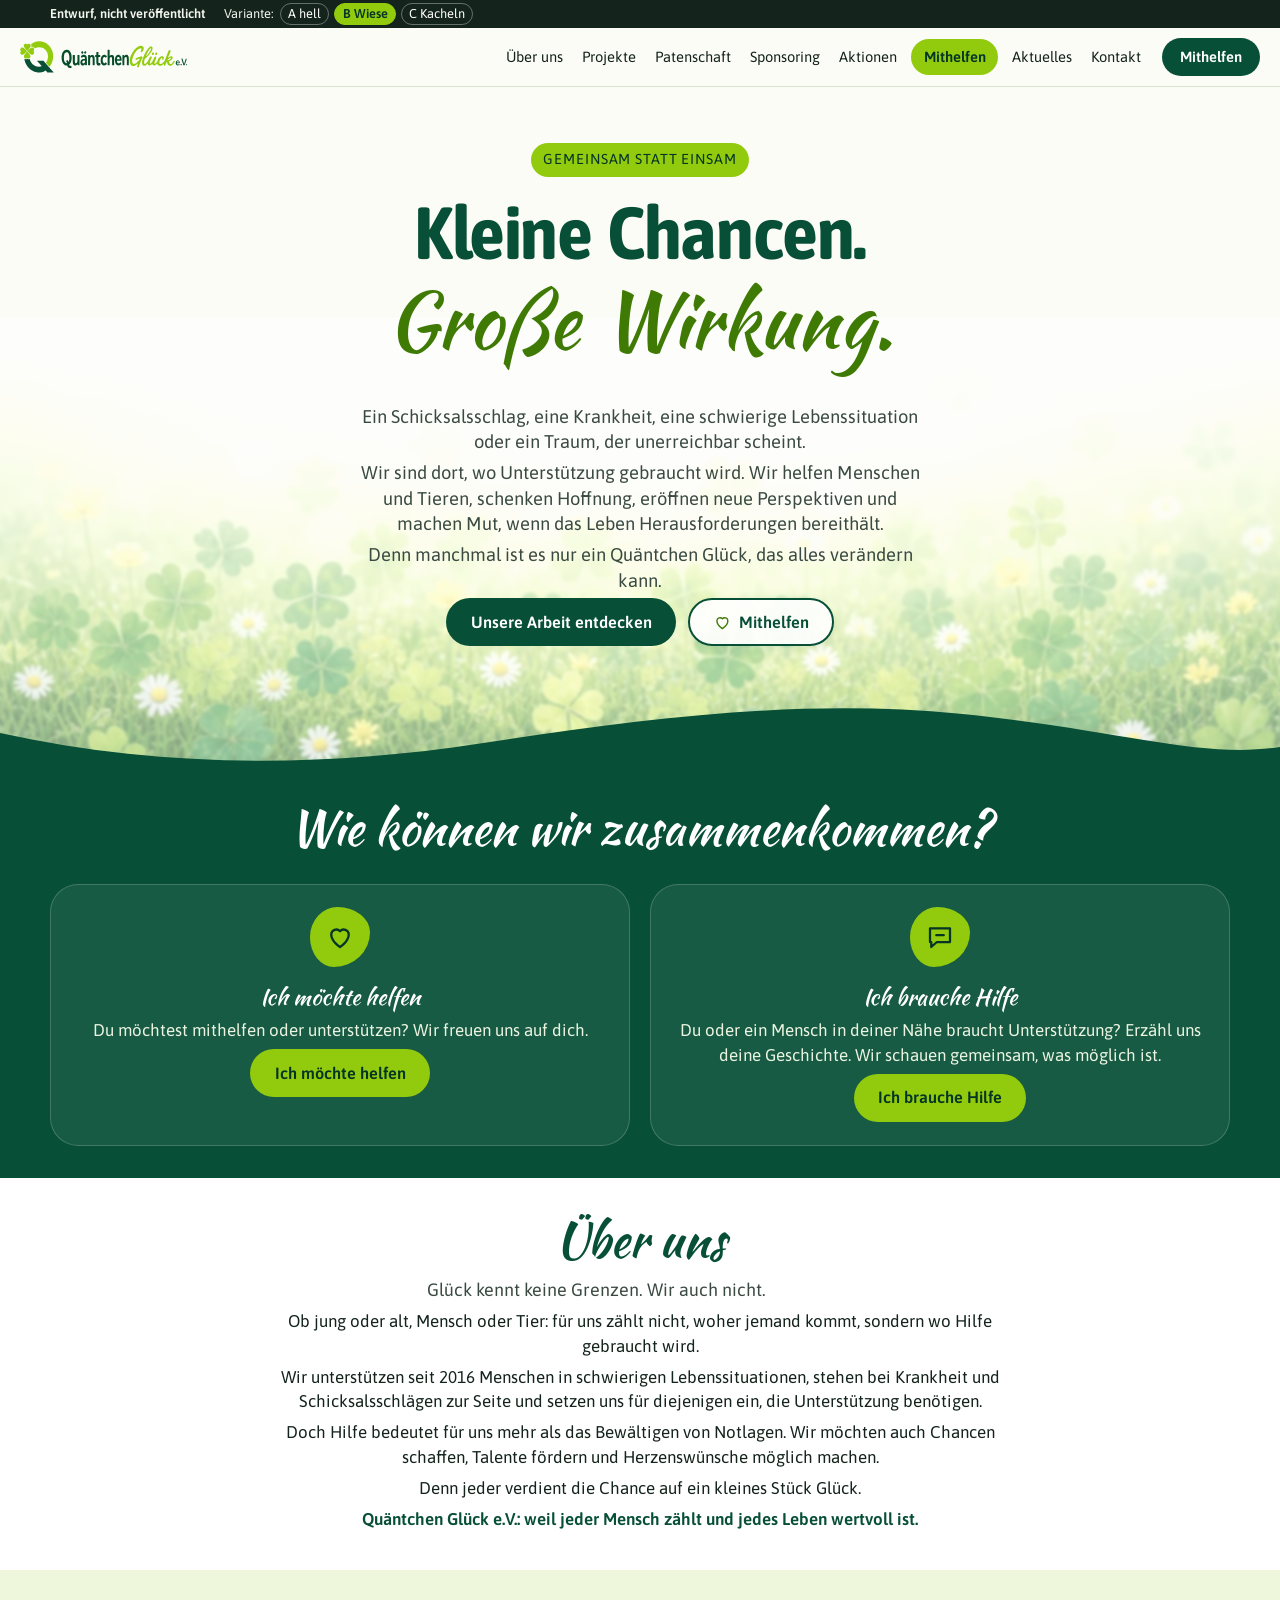
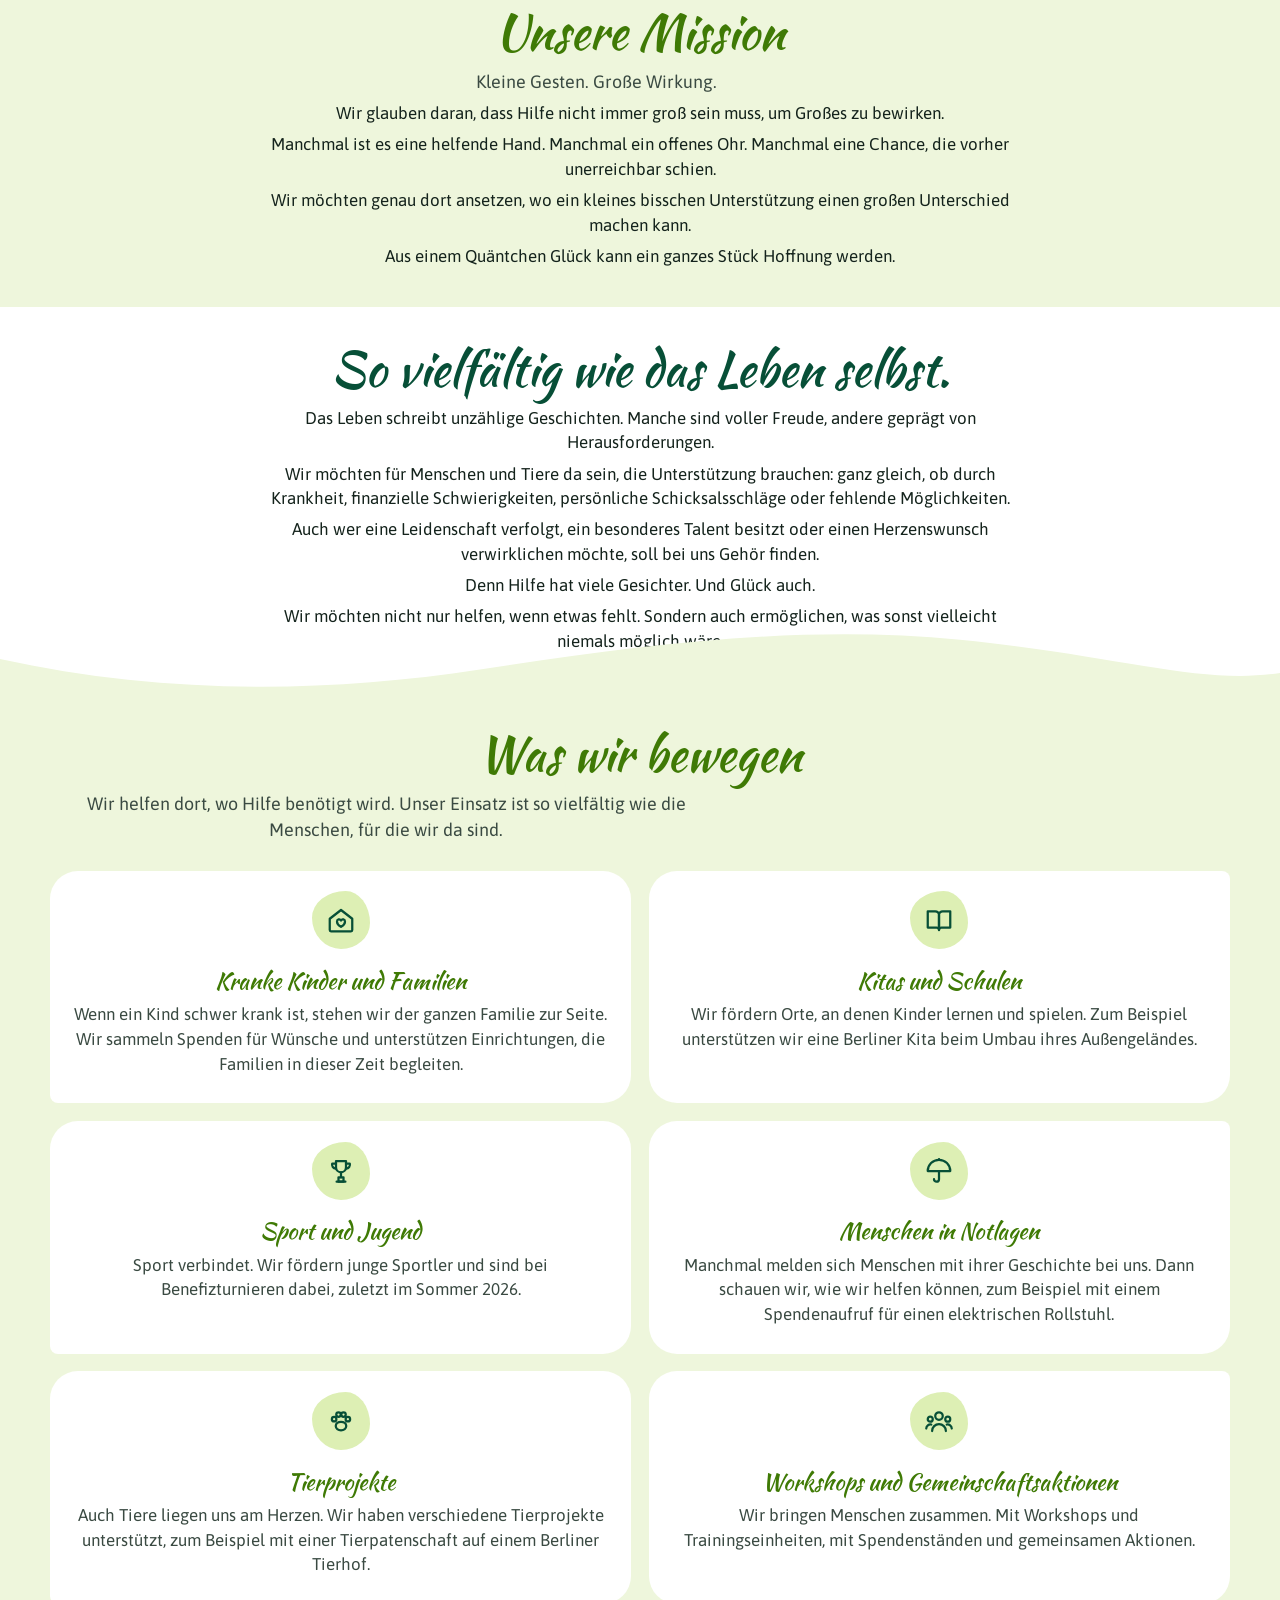
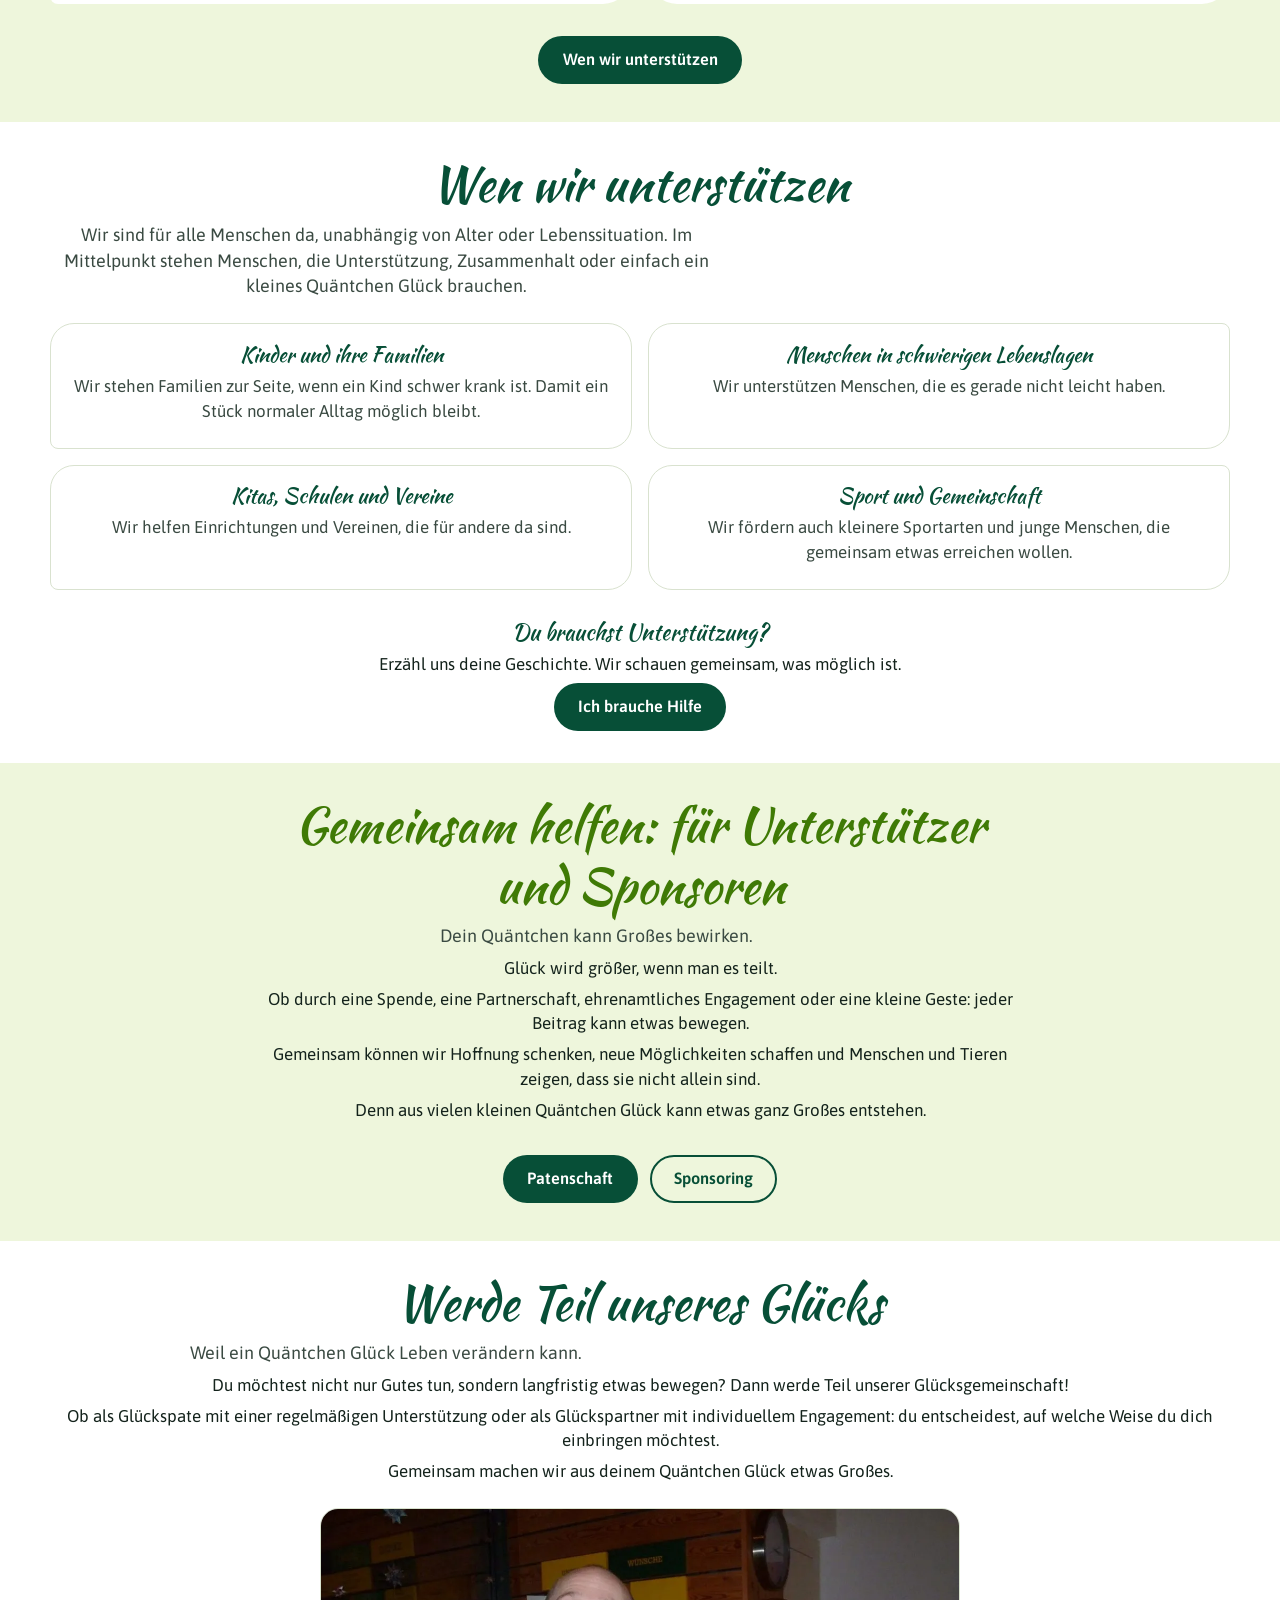
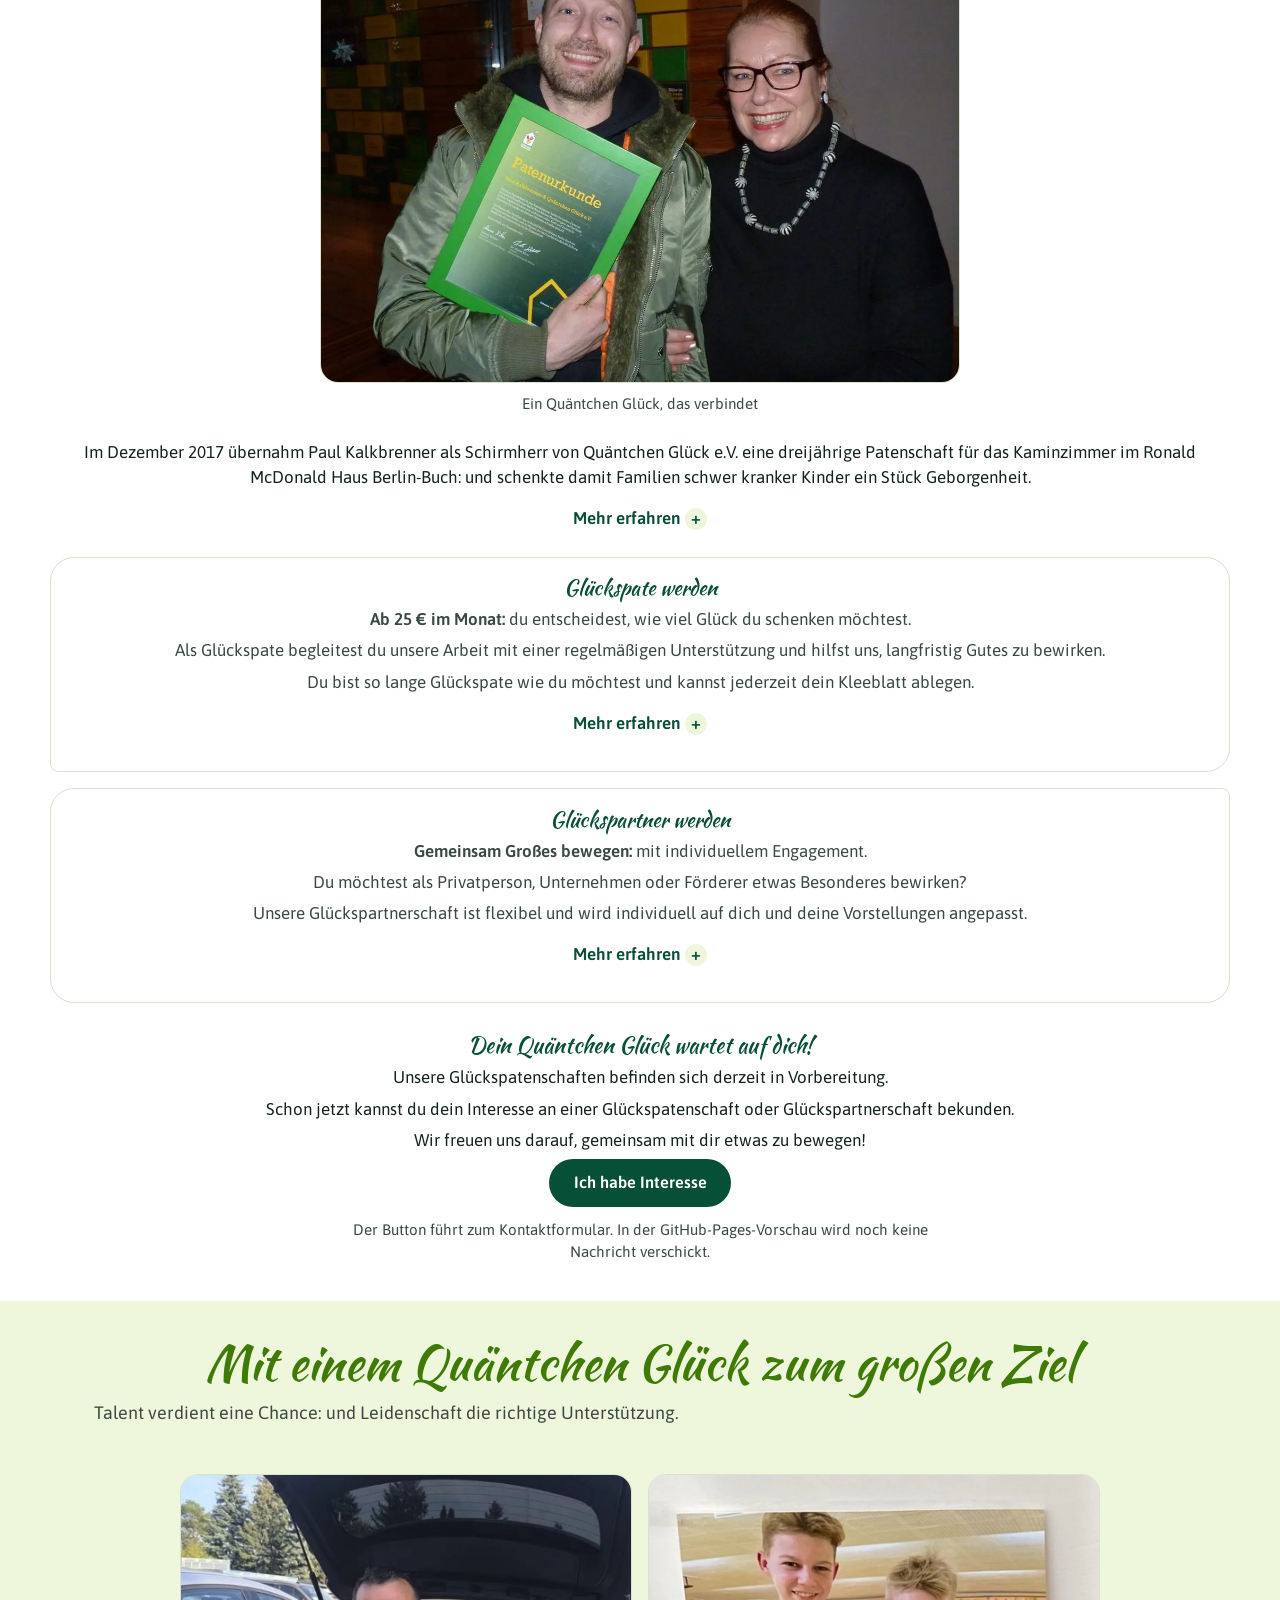
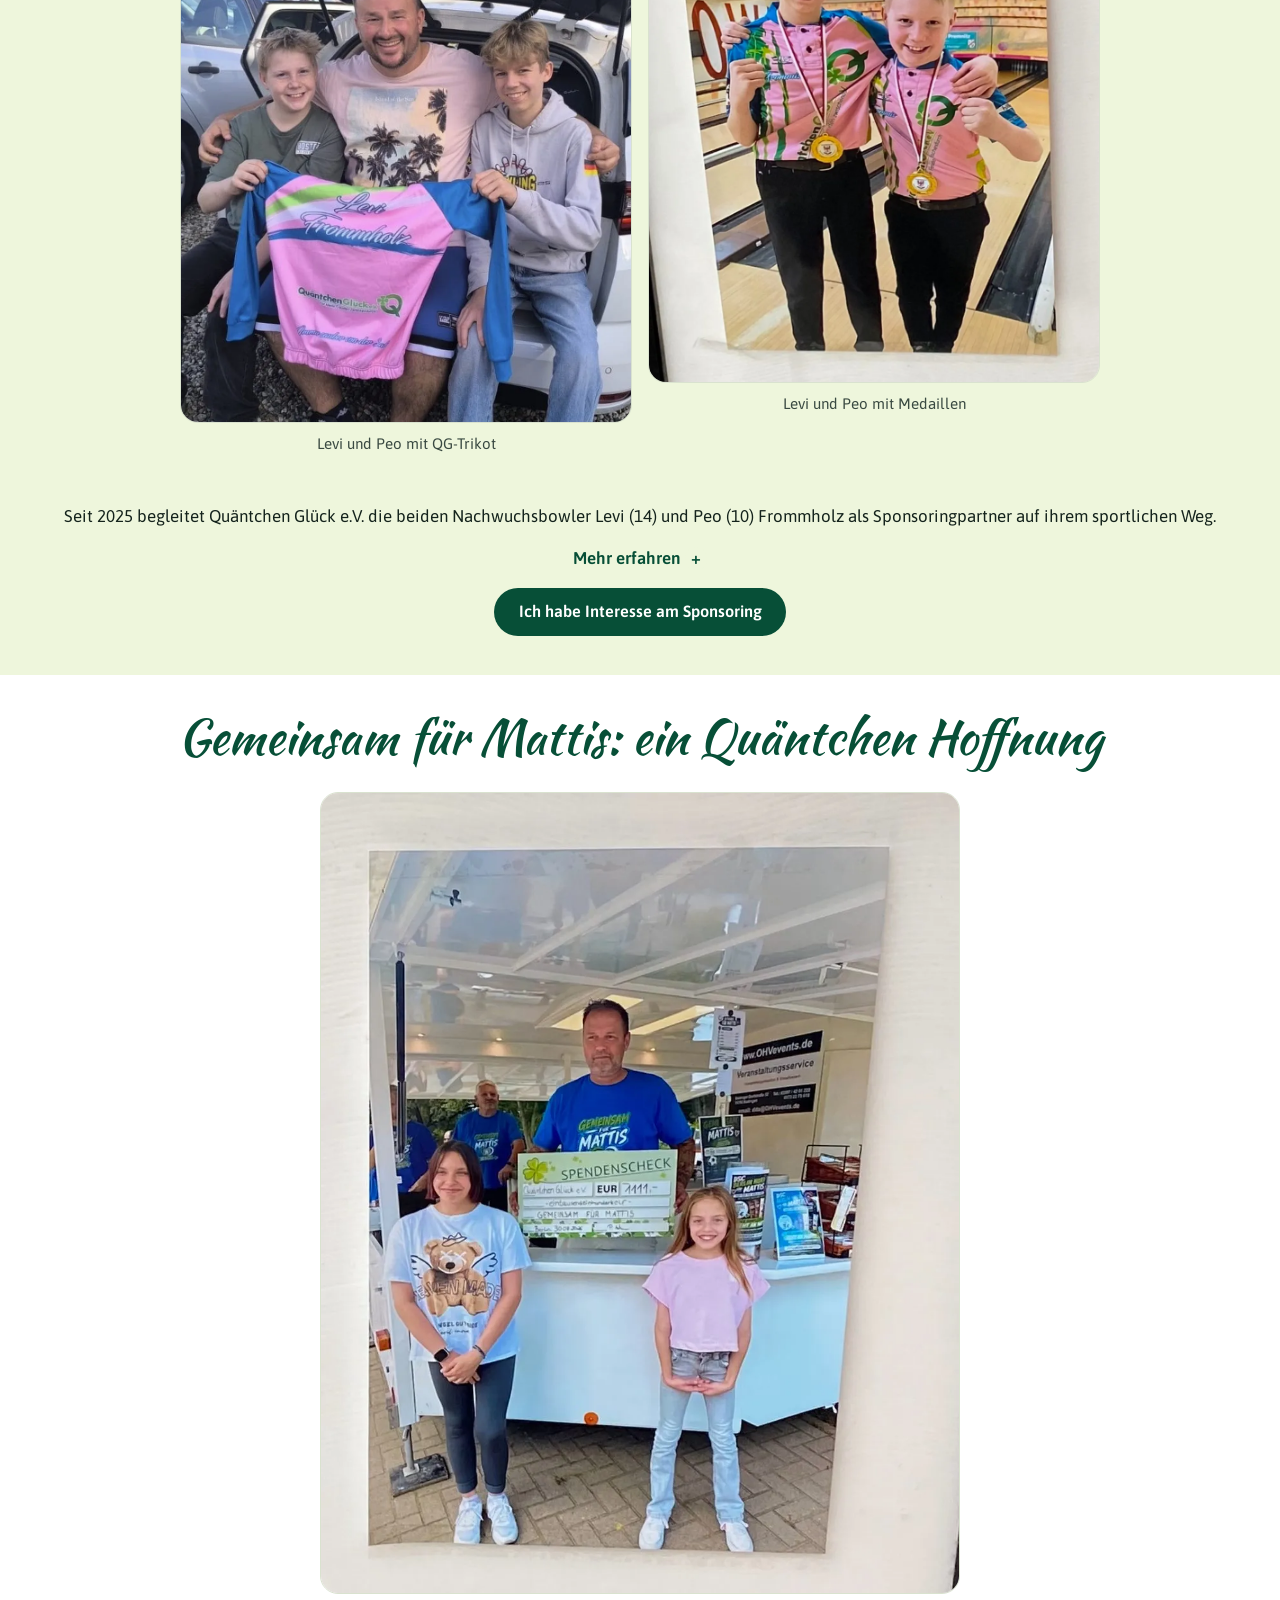
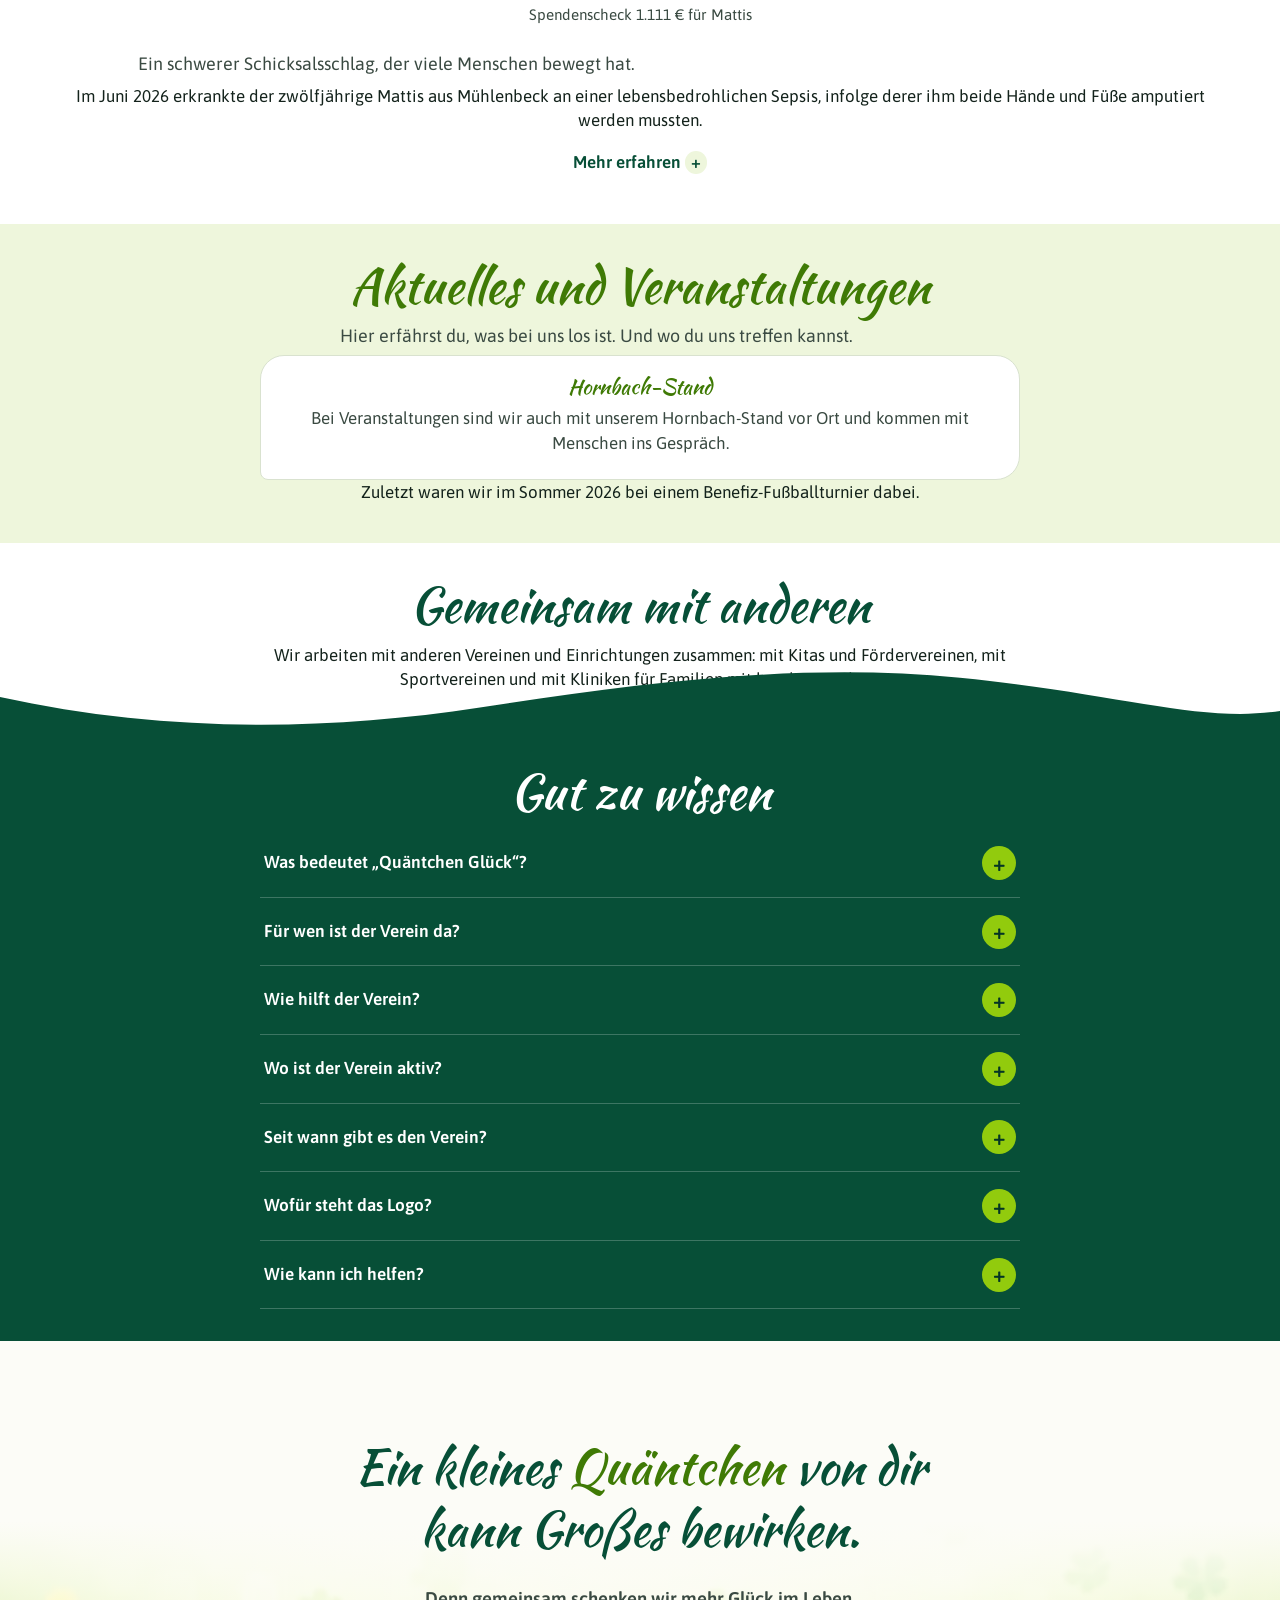
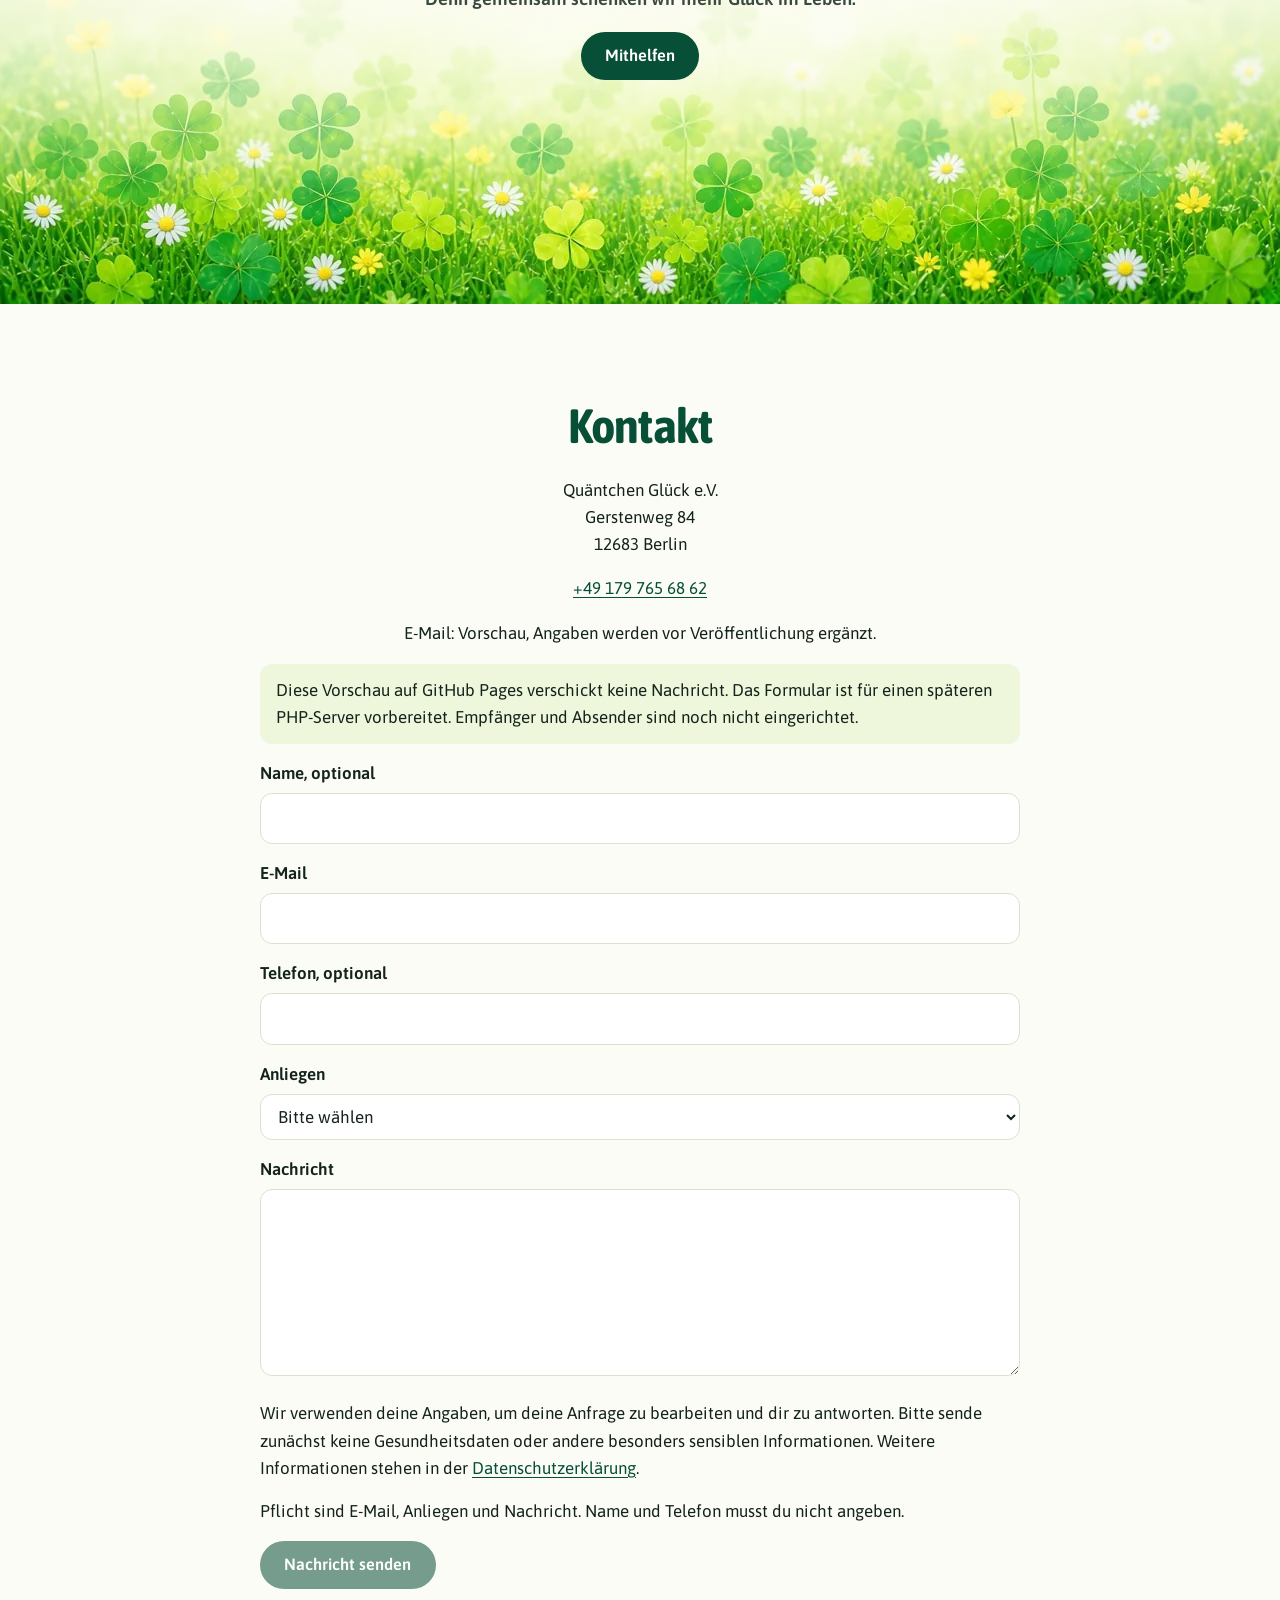
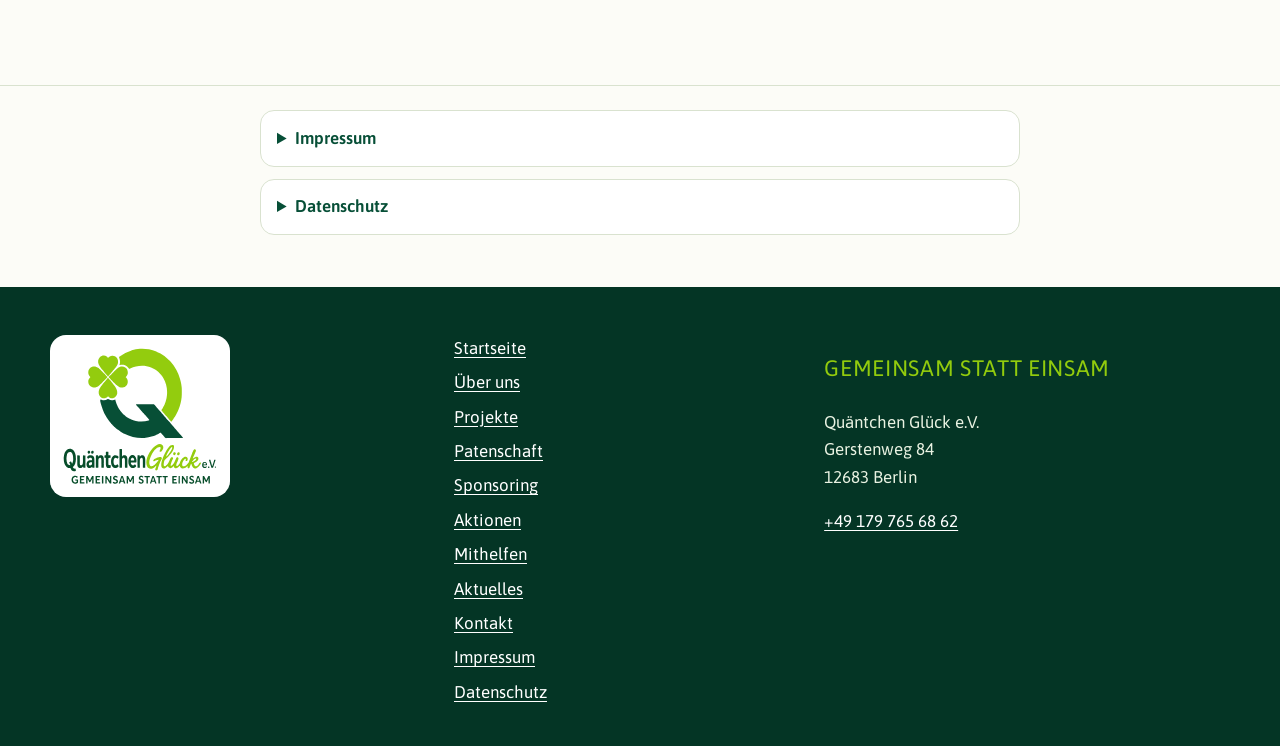
==== commit 7452e005: "Emojis entfernen und Patenschaftssätze ergänzen Die beiden Kleeblatt-Zeichen fallen weg. Glückspate " ====
--- a/index.html
+++ b/index.html
@@ -251,7 +251,7 @@
 
 <section id="patenschaft" class="abschnitt patenschaft text-mitte" aria-labelledby="patenschaft-h">
   <div class="wrap">
-    <h2 id="patenschaft-h">Werde Teil unseres Glücks 🍀</h2>
+    <h2 id="patenschaft-h">Werde Teil unseres Glücks</h2>
     <p class="intro">Weil ein Quäntchen Glück Leben verändern kann.</p>
     <p>Du möchtest nicht nur Gutes tun, sondern langfristig etwas bewegen? Dann werde Teil unserer Glücksgemeinschaft!</p>
     <p>Ob als Glückspate mit einer regelmäßigen Unterstützung oder als Glückspartner mit individuellem Engagement: du entscheidest, auf welche Weise du dich einbringen möchtest.</p>
@@ -272,9 +272,10 @@
 
     <ul class="themen-liste">
       <li class="thema">
-        <h3>🍀 Glückspate werden</h3>
+        <h3>Glückspate werden</h3>
         <p><strong>Ab 25 € im Monat:</strong> du entscheidest, wie viel Glück du schenken möchtest.</p>
         <p>Als Glückspate begleitest du unsere Arbeit mit einer regelmäßigen Unterstützung und hilfst uns, langfristig Gutes zu bewirken.</p>
+        <p>Du bist so lange Glückspate wie du möchtest und kannst jederzeit dein Kleeblatt ablegen.</p>
         <details class="mehr-erfahren"><summary>Mehr erfahren</summary><div class="mehr-inhalt">
           <p>Ob 25 €, 50 €, 100 € oder mehr: du bestimmst selbst, wie viel du beitragen möchtest.</p>
           <p>Jede Patenschaft ist wertvoll. Denn viele kleine Quäntchen Glück können gemeinsam etwas Großes entstehen lassen.</p>
@@ -284,6 +285,7 @@
         <h3>Glückspartner werden</h3>
         <p><strong>Gemeinsam Großes bewegen:</strong> mit individuellem Engagement.</p>
         <p>Du möchtest als Privatperson, Unternehmen oder Förderer etwas Besonderes bewirken?</p>
+        <p>Unsere Glückspartnerschaft ist flexibel und wird individuell auf dich und deine Vorstellungen angepasst.</p>
         <details class="mehr-erfahren"><summary>Mehr erfahren</summary><div class="mehr-inhalt">
           <p>Als Glückspartner hast du die Möglichkeit, unsere Arbeit mit einem größeren finanziellen Beitrag, einer individuellen Förderung oder einer besonderen Partnerschaft zu unterstützen.</p>
           <p>Gemeinsam finden wir eine Form des Engagements, die zu dir und deinen Möglichkeiten passt.</p>
--- a/assets/css/varianten.css
+++ b/assets/css/varianten.css
@@ -442,7 +442,7 @@
 
 /* Sarah-Runde 09.11.2026: zentrierte Texte, Beispiele, Mehr erfahren, dezentes Klee */
 .text-mitte,.text-mitte .wrap,.text-mitte .schmal{text-align:center}
-.text-mitte .themen-liste,.text-mitte .karten,.text-mitte .faq-liste{text-align:left}
+.text-mitte .themen-liste,.text-mitte .karten,.text-mitte .faq-liste,.text-mitte .karte,.text-mitte .karte-text,.text-mitte .thema,.text-mitte .eintrag{text-align:center}
 .text-mitte .btn-reihe,.text-mitte .hilfe-anfragen,.text-mitte .beispiel-foto{text-align:center}
 .text-mitte .kontakt-form{text-align:left;margin-inline:auto}
 .beispiel-foto{margin:1.5rem auto;max-width:min(100%,640px)}
@@ -470,3 +470,31 @@
 .mission,.vielfalt,.gemeinsam-helfen{background:#fff}
 html[data-variante="b"] .mission{background:var(--creme)}
 html[data-variante="b"] .gemeinsam-helfen{background:var(--gruen-zart)}
+
+/* 09.11.2026: Texte mittig, eng, Überschriften wie „Große Wirkung.“, Flächen aus der bestehenden Grünpalette. Kontakt und Recht bleiben ausgenommen. */
+html[data-variante="b"] main .abschnitt:not(.kontakt){padding:2rem 0}
+html[data-variante="b"] main .abschnitt:not(.kontakt) :is(p,.intro,.lead){line-height:1.45;margin-bottom:.4rem}
+html[data-variante="b"] main .abschnitt:not(.kontakt) :is(h2,h3){font-family:var(--font-akzent);font-weight:400;font-stretch:normal;letter-spacing:0;word-spacing:normal;line-height:1.28;margin-bottom:.35rem;hyphens:manual}
+html[data-variante="b"] .wege,html[data-variante="b"] .wege .weg,html[data-variante="b"] .wege .weg-inner,html[data-variante="b"] .wege h2{text-align:center}
+html[data-variante="b"] .text-mitte .eintrag,html[data-variante="b"] .wege .weg{flex-direction:column;align-items:center}
+html[data-variante="b"] :is(#ueber-uns,#vielfalt,#wen-wir-unterstuetzen,#patenschaft,#aktionen,#partner){background:var(--weiss)}
+html[data-variante="b"] :is(#mission,#bereiche,#gemeinsam-helfen,#sponsoring,#aktuelles){background:var(--gruen-zart)}
+html[data-variante="b"] :is(#ueber-uns,#vielfalt,#wen-wir-unterstuetzen,#patenschaft,#aktionen,#partner) :is(h2,h3){color:var(--gruen-dunkel)}
+html[data-variante="b"] :is(#mission,#bereiche,#gemeinsam-helfen,#sponsoring,#aktuelles) :is(h2,h3){color:#3F7A05}
+html[data-variante="b"] .wege :is(h2,h3),html[data-variante="b"] .faq h2{font-family:var(--font-akzent);font-weight:400;font-stretch:normal;letter-spacing:0;word-spacing:normal;line-height:1.28;color:var(--gruen-hell)}
+html[data-variante="b"] .faq h2,html[data-variante="b"] .faq summary,html[data-variante="b"] .faq .antwort{text-align:center}
+html[data-variante="b"] .abschluss h2{font-family:var(--font-akzent);font-weight:400;font-stretch:normal;letter-spacing:0;word-spacing:normal;line-height:1.28;max-width:22ch;color:var(--gruen-dunkel)}
+html[data-variante="b"] .abschluss .akzent{color:#3F7A05}
+@media (max-width:700px){
+  html[data-variante="b"] main .abschnitt:not(.kontakt) :is(p,.intro,.lead){line-height:1.5}
+}
+html[data-variante="b"] .hero-panel{text-align:center;margin-inline:auto}
+html[data-variante="b"] .hero .btn-reihe{justify-content:center}
+html[data-variante="b"] .hero .lead{line-height:1.4;margin-bottom:.3rem}
+@media (min-width:900px){
+  html[data-variante="b"] .wege{padding-top:2.2rem}
+}
+.patenschaft .themen-liste,.patenschaft .thema,.patenschaft .mehr-erfahren,.patenschaft .mehr-inhalt,.patenschaft details,.patenschaft li{text-align:center}
+.patenschaft .mehr-erfahren{display:block;width:100%;max-width:40rem;margin-inline:auto}
+.patenschaft .mehr-erfahren summary{justify-content:center;width:100%}
+@media (min-width:700px){.patenschaft .themen-liste{grid-template-columns:1fr}}
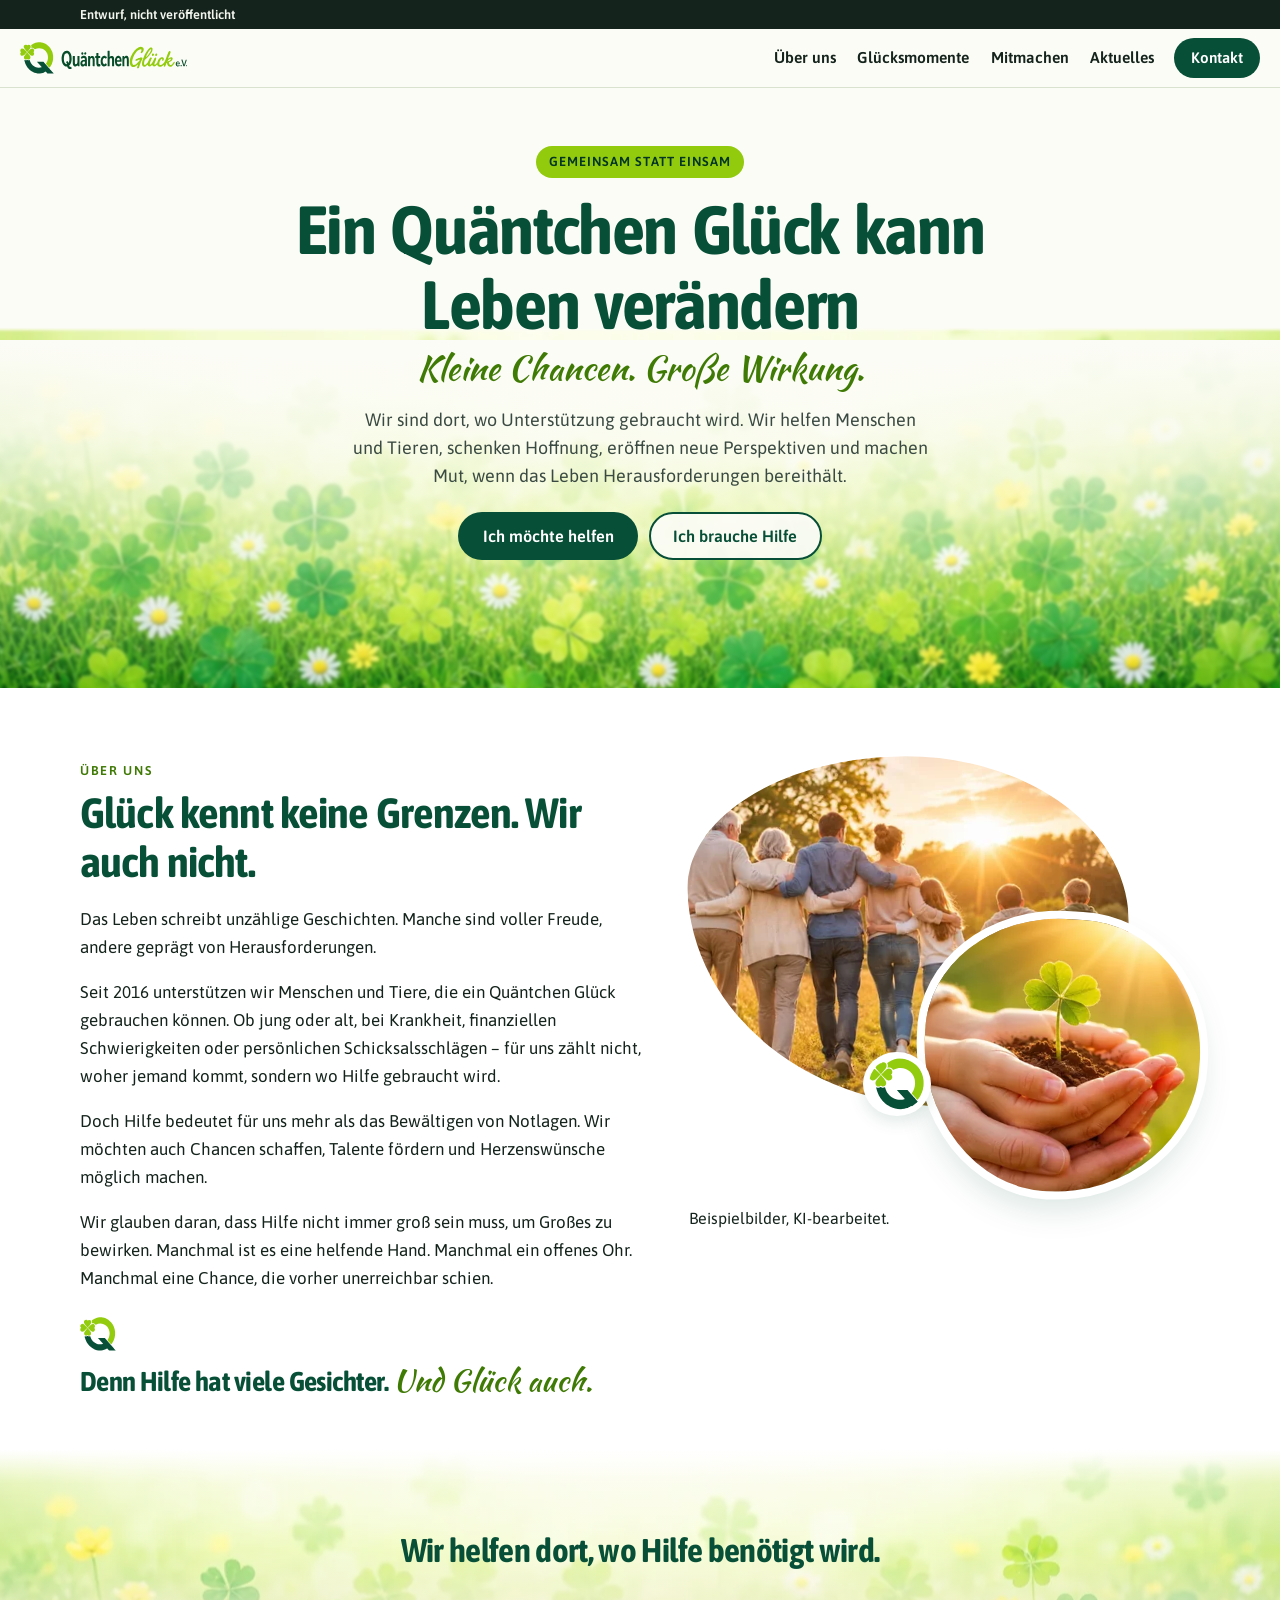
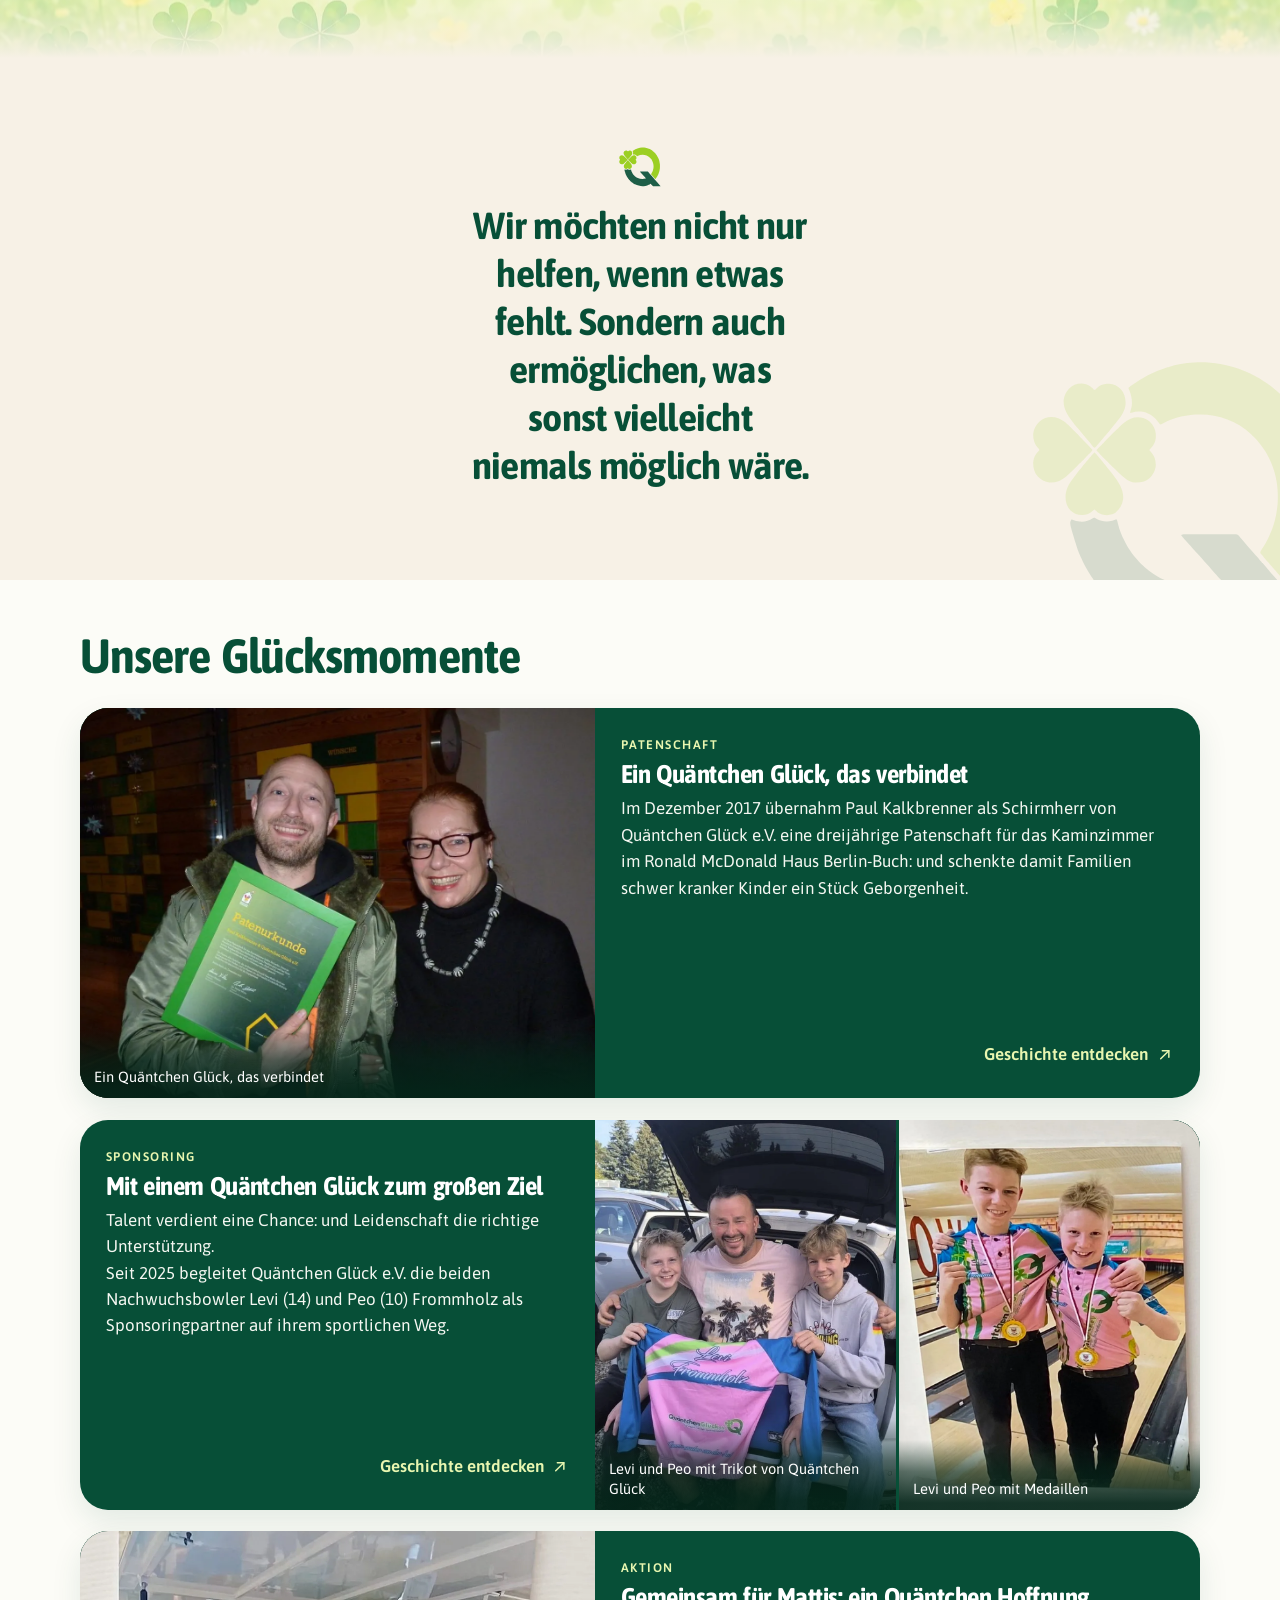
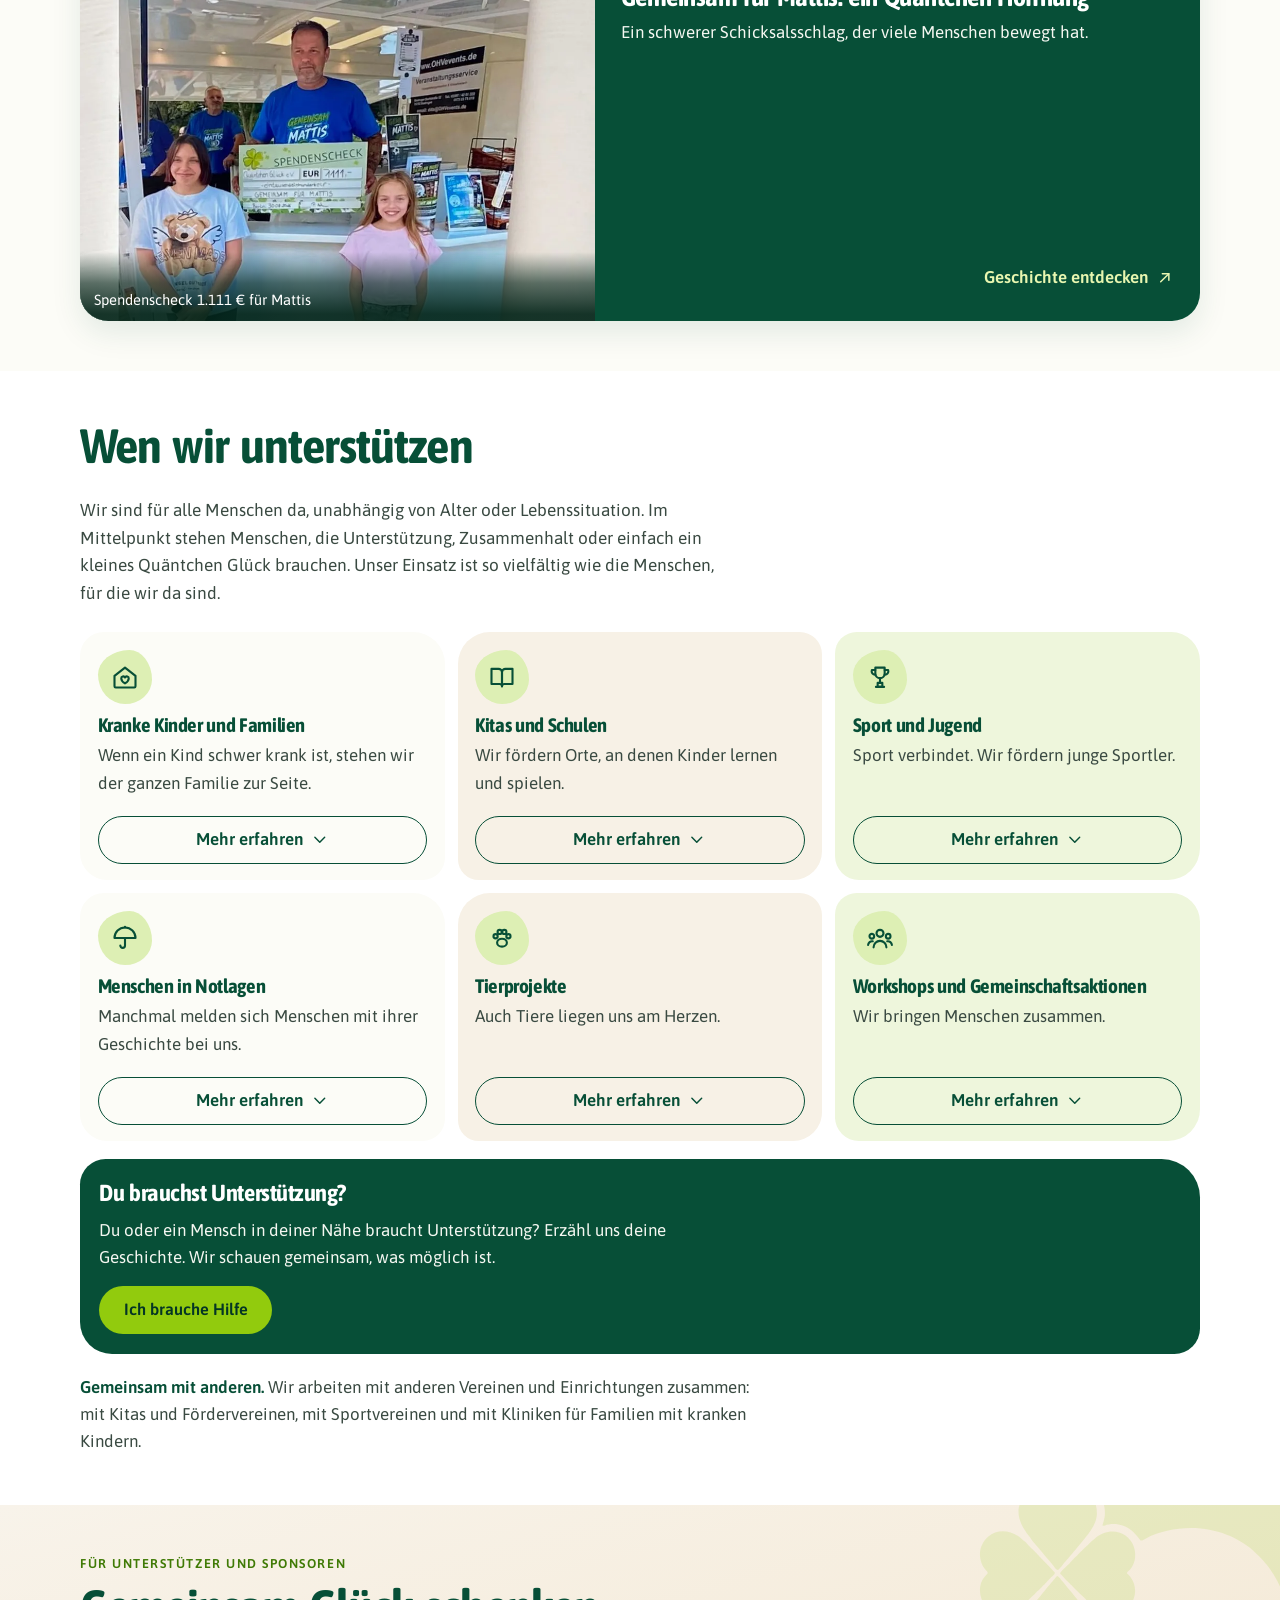
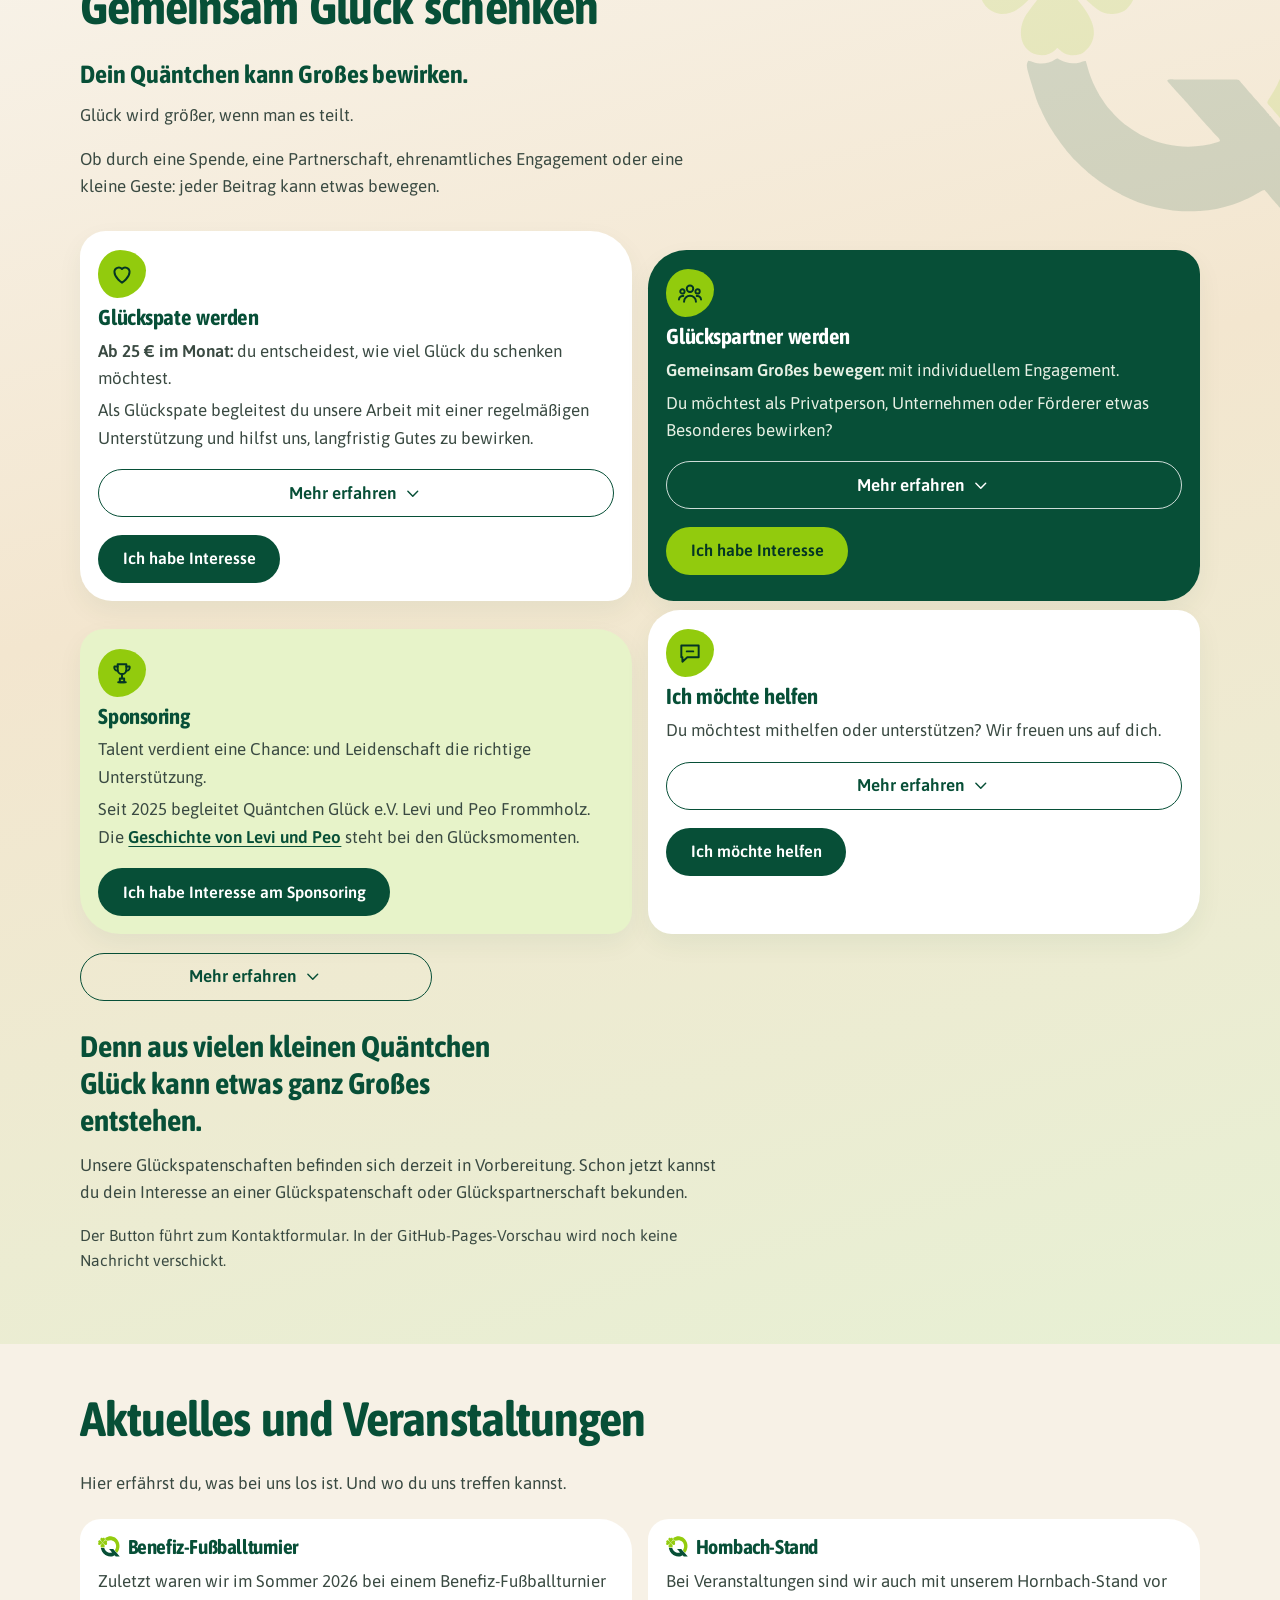
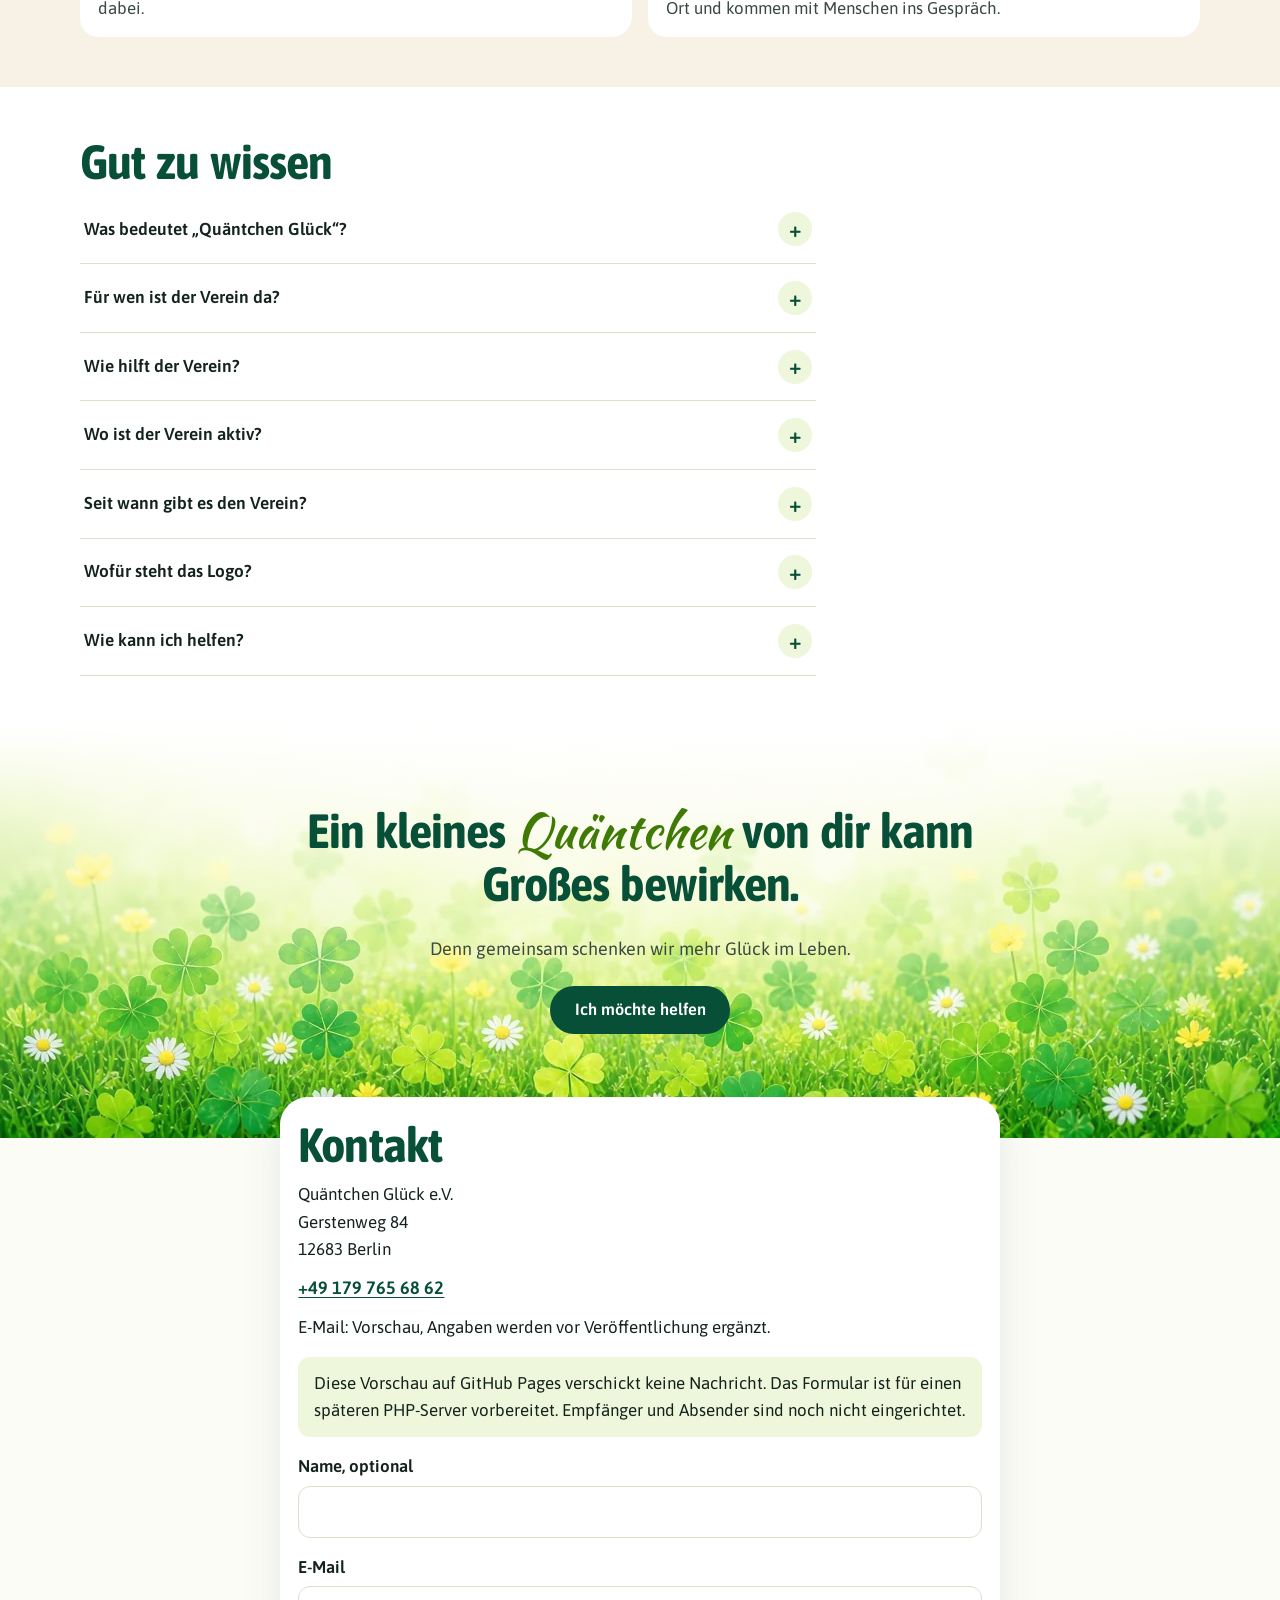
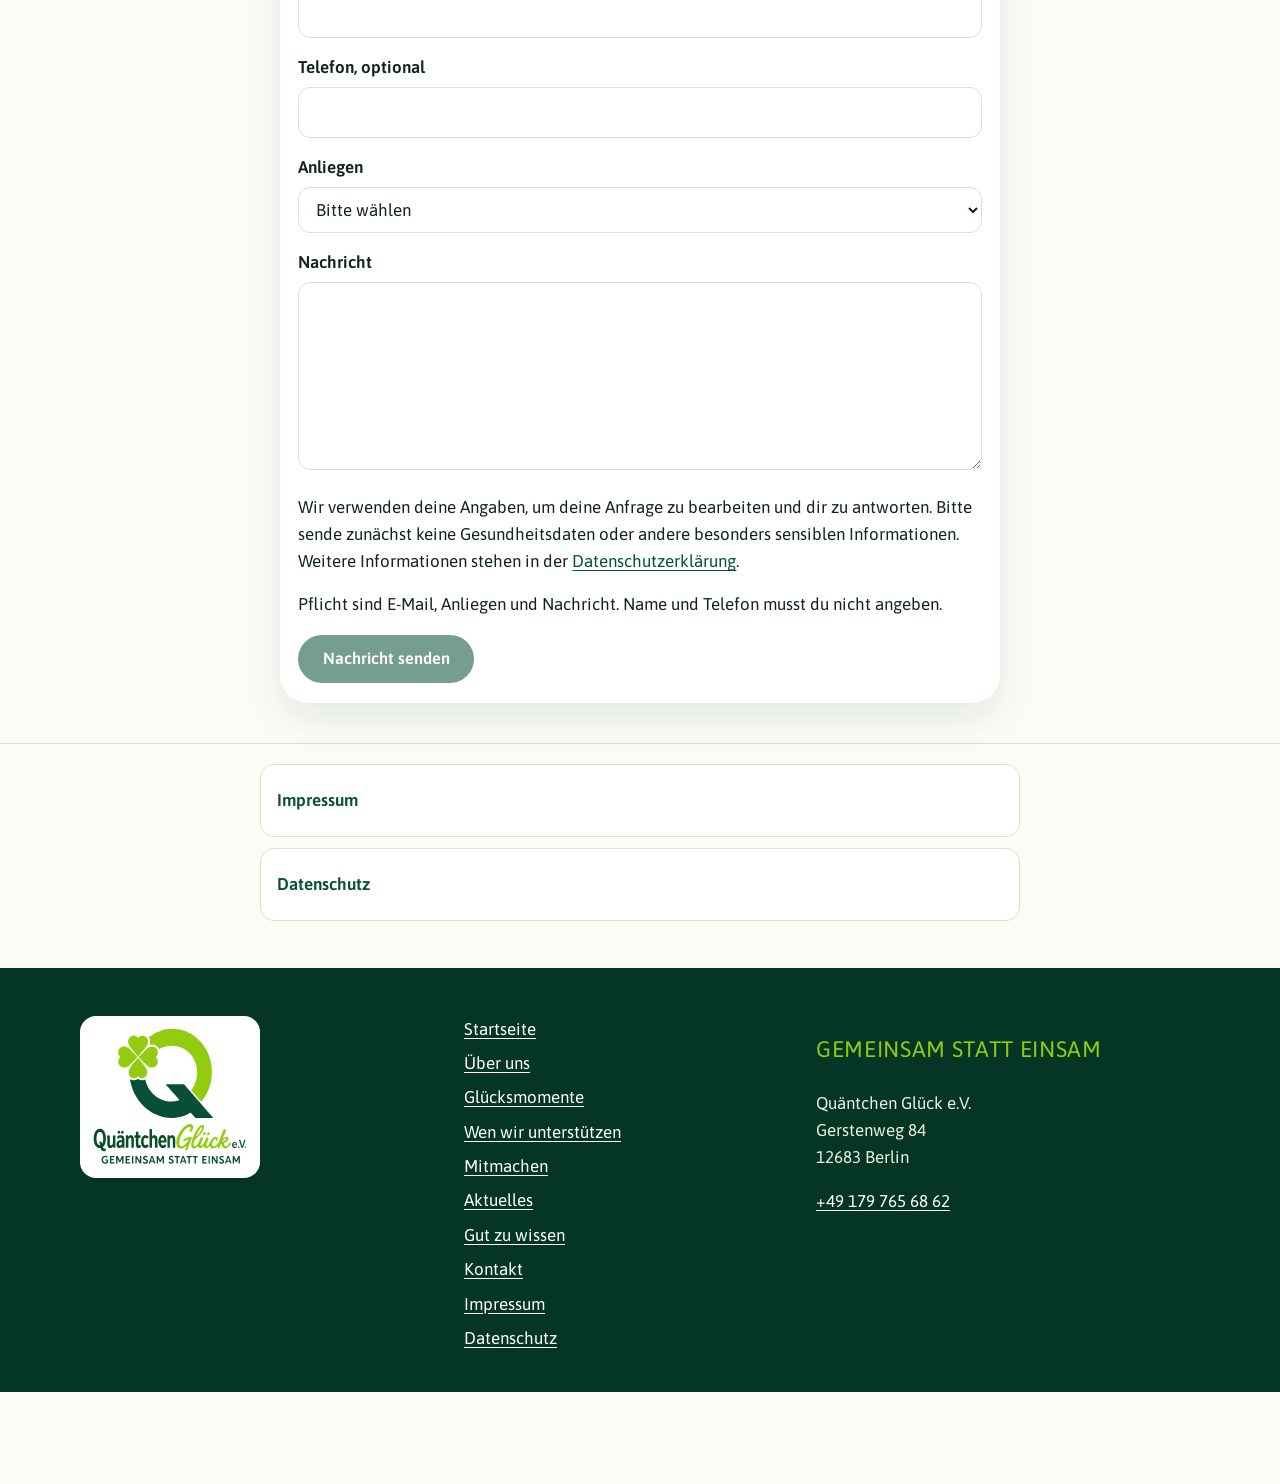
==== commit 73baf0c0: "Ein Entwurf: Seite neu gliedern, ohne Unterseiten Über uns, Mission und Vielfalt werden zu Sarahs Te" ====
--- a/index.html
+++ b/index.html
@@ -1,5 +1,5 @@
 <!doctype html>
-<html lang="de" data-variante="b">
+<html lang="de">
 <head>
 <meta charset="utf-8">
 <meta name="viewport" content="width=device-width, initial-scale=1, viewport-fit=cover">
@@ -50,7 +50,6 @@
 <meta name="robots" content="noindex, nofollow">
 <meta name="theme-color" content="#074F37">
 <script>(function(){var d=document.documentElement,q;try{q=new URLSearchParams(location.search)}catch(x){return}
-var v=(q.get('v')||'').toLowerCase();if(/^[abc]$/.test(v))d.setAttribute('data-variante',v);
 if(q.get('entwurf')==='aus')d.setAttribute('data-entwurf','aus');})();</script>
 <link rel="icon" href="assets/img/favicon-32.png" sizes="32x32" type="image/png">
 <link rel="apple-touch-icon" href="assets/img/apple-touch-icon.png">
@@ -59,7 +58,7 @@
 <link rel="preload" href="assets/fonts/Asap-SemiBold.woff2" as="font" type="font/woff2" crossorigin>
 <link rel="preload" href="assets/fonts/KaushanScript-Regular.woff2" as="font" type="font/woff2" crossorigin>
 <link rel="stylesheet" href="assets/css/base.css?v=ofl">
-<link rel="stylesheet" href="assets/css/varianten.css?v=sarah-0911">
+<link rel="stylesheet" href="assets/css/entwurf.css?v=redesign-2">
 </head>
 <body>
 <div class="qg-lader" aria-hidden="true"><img class="qg-klee" src="assets/img/quaentchen-glueck-logo-bildmarke.svg" width="755" height="712" alt="" decoding="sync" fetchpriority="high"></div>
@@ -67,7 +66,6 @@
 <div class="entwurf-leiste" role="region" aria-label="Entwurfsansicht">
   <div class="wrap entwurf-inner">
     <strong>Entwurf, nicht veröffentlicht</strong>
-    <span class="schalter">Variante: <a href="?v=a" data-v="a">A hell</a> <a href="?v=b" data-v="b">B Wiese</a> <a href="?v=c" data-v="c">C Kacheln</a></span>
   </div>
 </div>
 <header class="kopf">
@@ -76,330 +74,318 @@
       <img class="marke-bild" src="assets/img/quaentchen-glueck-logo-bildmarke.svg" width="44" height="41" alt="">
       <img class="marke-wort" src="assets/img/quaentchen-glueck-logo-wortmarke.svg" width="148" height="28" alt="Quäntchen Glück e.V.">
     </a>
-    <nav class="nav-desktop" aria-label="Hauptnavigation"><ul><li><a href="#ueber-uns">Über uns</a></li><li><a href="#bereiche">Projekte</a></li><li><a href="#patenschaft">Patenschaft</a></li><li><a href="#sponsoring">Sponsoring</a></li><li><a href="#aktionen">Aktionen</a></li><li><a class="nav-mithelfen" href="#wege">Mithelfen</a></li><li><a href="#aktuelles">Aktuelles</a></li><li><a href="#kontakt">Kontakt</a></li></ul></nav>
-    <a class="btn btn-dunkel btn-unterstuetzen" href="#wege">Mithelfen</a>
+    <nav class="nav-desktop" aria-label="Hauptnavigation"><ul><li><a href="#ueber-uns">Über uns</a></li><li><a href="#gluecksmomente">Glücksmomente</a></li><li><a href="#mitmachen">Mitmachen</a></li><li><a href="#aktuelles">Aktuelles</a></li></ul></nav>
+    <a class="btn btn-dunkel kopf-kontakt" href="#kontakt">Kontakt</a>
     <details class="nav-mobil">
       <summary aria-label="Menü öffnen"><svg class="icon" viewBox="0 0 24 24" aria-hidden="true" focusable="false"><path d="M4 7h16M4 12h16M4 17h16"/></svg><span class="nav-mobil-text">Menü</span></summary>
-      <nav aria-label="Hauptnavigation mobil"><ul><li><a href="#inhalt">Startseite</a></li><li><a href="#ueber-uns">Über uns</a></li><li><a href="#bereiche">Projekte</a></li><li><a href="#patenschaft">Patenschaft</a></li><li><a href="#sponsoring">Sponsoring</a></li><li><a href="#aktionen">Aktionen</a></li><li><a class="nav-mithelfen" href="#wege">Mithelfen</a></li><li><a href="#aktuelles">Aktuelles</a></li><li><a href="#kontakt">Kontakt</a></li></ul></nav>
+      <nav aria-label="Hauptnavigation mobil"><ul><li><a href="#inhalt">Startseite</a></li><li><a href="#ueber-uns">Über uns</a></li><li><a href="#gluecksmomente">Glücksmomente</a></li><li><a href="#mitmachen">Mitmachen</a></li><li><a href="#aktuelles">Aktuelles</a></li><li><a href="#kontakt">Kontakt</a></li></ul></nav>
     </details>
   </div>
 </header>
-
 <main id="inhalt">
 <section class="hero" aria-labelledby="hero-h">
-  <div class="hero-bild" data-nur="b" aria-hidden="true"></div>
-  <span data-nur="a" class="deko-dezent" aria-hidden="true"><svg class="deko deko-1" viewBox="-60 -60 120 120" focusable="false"><g fill="var(--gruen-hell)" stroke="#fff" stroke-width="3"><path d="M0 0C-30-18-33-48-16-53C-7-56 0-49 0-42C0-49 7-56 16-53C33-48 30-18 0 0Z" transform="rotate(45)"/><path d="M0 0C-30-18-33-48-16-53C-7-56 0-49 0-42C0-49 7-56 16-53C33-48 30-18 0 0Z" transform="rotate(135)"/><path d="M0 0C-30-18-33-48-16-53C-7-56 0-49 0-42C0-49 7-56 16-53C33-48 30-18 0 0Z" transform="rotate(225)"/><path d="M0 0C-30-18-33-48-16-53C-7-56 0-49 0-42C0-49 7-56 16-53C33-48 30-18 0 0Z" transform="rotate(315)"/></g></svg></span>
-  <div class="wrap hero-inner hero-grid">
-    <div class="hero-panel hero-text">
-      <img class="hero-logo" data-nur="a" src="assets/img/quaentchen-glueck-logo.svg" width="640" height="567" alt="Logo Quäntchen Glück e.V., Gemeinsam statt einsam">
-      <p class="badge" data-nur="b c">Gemeinsam statt einsam</p>
-      <h1 id="hero-h">Kleine Chancen. <span class="akzent">Große Wirkung.</span></h1>
-      <p class="lead">Ein Schicksalsschlag, eine Krankheit, eine schwierige Lebenssituation oder ein Traum, der unerreichbar scheint.</p>
-      <p class="lead">Wir sind dort, wo Unterstützung gebraucht wird. Wir helfen Menschen und Tieren, schenken Hoffnung, eröffnen neue Perspektiven und machen Mut, wenn das Leben Herausforderungen bereithält.</p>
-      <p class="lead">Denn manchmal ist es nur ein Quäntchen Glück, das alles verändern kann.</p>
-      <div class="btn-reihe">
-        <a class="btn btn-dunkel" href="#bereiche">Unsere Arbeit entdecken</a>
-        <a class="btn btn-rand btn-mithelfen" href="#wege"><svg class="icon mithelfen-herz" viewBox="0 0 24 24" aria-hidden="true" focusable="false"><path d="M12 20s-7-4.4-7-10a4 4 0 0 1 7-2.6A4 4 0 0 1 19 10c0 5.6-7 10-7 10z"/></svg>Mithelfen</a>
+  <div class="hero-bild" aria-hidden="true"></div>
+  <div class="wrap hero-inner">
+    <p class="badge">Gemeinsam statt einsam</p>
+    <h1 id="hero-h">Ein Quäntchen Glück kann Leben verändern</h1>
+    <p class="hero-zeile">Kleine Chancen. Große Wirkung.</p>
+    <p class="lead">Wir sind dort, wo Unterstützung gebraucht wird. Wir helfen Menschen und Tieren, schenken Hoffnung, eröffnen neue Perspektiven und machen Mut, wenn das Leben Herausforderungen bereithält.</p>
+    <div class="btn-reihe" id="wege">
+      <a class="btn btn-dunkel" href="#mitmachen">Ich möchte helfen</a>
+      <a class="btn btn-rand" href="#kontakt" data-anliegen="allgemein">Ich brauche Hilfe</a>
+    </div>
+  </div>
+</section>
+
+<section id="ueber-uns" class="abschnitt ueber erscheint" aria-labelledby="ueber-h">
+  <div class="wrap ueber-layout">
+    <figure class="ueber-visuell">
+      <div class="ueber-bilder">
+      <!-- Bildtausch: nur den Dateinamen in der jeweiligen Bildzeile ändern. Vorhanden: hoffnung-in-kleinen-haenden, gemeinsam-ins-goldene-sonnenlicht, gemeinsam-stark-haende-der-einheit -->
+      <div class="ueber-bild ueber-bild-sonne">
+        <img alt="Menschen verschiedenen Alters gehen Arm in Arm über eine Wiese dem Sonnenlicht entgegen, eine Person im Rollstuhl, ein Hund läuft mit." width="1672" height="941" src="assets/img/ki/ueber-uns/gemeinsam-ins-goldene-sonnenlicht-1024.webp" srcset="assets/img/ki/ueber-uns/gemeinsam-ins-goldene-sonnenlicht-640.webp 640w, assets/img/ki/ueber-uns/gemeinsam-ins-goldene-sonnenlicht-1024.webp 1024w, assets/img/ki/ueber-uns/gemeinsam-ins-goldene-sonnenlicht-1600.webp 1600w" sizes="(min-width: 960px) 520px, 86vw">
       </div>
+      <div class="ueber-bild ueber-bild-haende">
+        <img alt="Hände halten Erde, aus der ein Kleeblatt wächst, im warmen Licht." width="1693" height="929" src="assets/img/ki/ueber-uns/hoffnung-in-kleinen-haenden-1024.webp" srcset="assets/img/ki/ueber-uns/hoffnung-in-kleinen-haenden-640.webp 640w, assets/img/ki/ueber-uns/hoffnung-in-kleinen-haenden-1024.webp 1024w, assets/img/ki/ueber-uns/hoffnung-in-kleinen-haenden-1600.webp 1600w" sizes="(min-width: 960px) 280px, 54vw">
       </div>
-  </div>
-</section>
-
-<section id="wege" class="abschnitt wege" aria-labelledby="wege-h">
-  <svg class="welle oben" data-nur="b" viewBox="0 0 1440 80" preserveAspectRatio="none" aria-hidden="true" focusable="false"><path fill="var(--gruen-dunkel)" d="M0 40C180 80 360 80 540 52S900 0 1080 18 1350 70 1440 56V80H0z"/></svg>
-  <div class="wrap"><h2 id="wege-h">Wie können wir zusammenkommen?</h2></div>
-  <div class="wrap wege-wrap">
-    <div class="wege-grid wege-split">
-      <article class="weg weg-helfen">
-        <span class="weg-icon"><svg class="icon" viewBox="0 0 24 24" aria-hidden="true" focusable="false"><path d="M12 20s-7-4.4-7-10a4 4 0 0 1 7-2.6A4 4 0 0 1 19 10c0 5.6-7 10-7 10z"/></svg></span>
-        <div class="weg-inner">
-          <h3><svg class="icon h3-icon" viewBox="0 0 24 24" aria-hidden="true" focusable="false"><path d="M12 20s-7-4.4-7-10a4 4 0 0 1 7-2.6A4 4 0 0 1 19 10c0 5.6-7 10-7 10z"/></svg>Ich möchte helfen</h3>
-          <p>Du möchtest mithelfen oder unterstützen? Wir freuen uns auf dich.</p>
-          <a class="btn btn-dunkel" href="#kontakt" data-anliegen="allgemein">Ich möchte helfen</a>
+      <img class="ueber-siegel" src="assets/img/quaentchen-glueck-logo-bildmarke.svg" width="755" height="712" alt="">
+      </div>
+      <figcaption class="bild-hinweis">Beispielbilder, KI-bearbeitet.</figcaption>
+    </figure>
+    <div class="ueber-text">
+      <h2 id="ueber-h" class="kicker">Über uns</h2>
+      <p class="ueber-kern">Glück kennt keine Grenzen. Wir auch nicht.</p>
+      <p>Das Leben schreibt unzählige Geschichten. Manche sind voller Freude, andere geprägt von Herausforderungen.</p>
+      <p>Seit 2016 unterstützen wir Menschen und Tiere, die ein Quäntchen Glück gebrauchen können. Ob jung oder alt, bei Krankheit, finanziellen Schwierigkeiten oder persönlichen Schicksalsschlägen – für uns zählt nicht, woher jemand kommt, sondern wo Hilfe gebraucht wird.</p>
+      <p>Doch Hilfe bedeutet für uns mehr als das Bewältigen von Notlagen. Wir möchten auch Chancen schaffen, Talente fördern und Herzenswünsche möglich machen.</p>
+      <p>Wir glauben daran, dass Hilfe nicht immer groß sein muss, um Großes zu bewirken. Manchmal ist es eine helfende Hand. Manchmal ein offenes Ohr. Manchmal eine Chance, die vorher unerreichbar schien.</p>
+      <p class="ueber-schluss">Denn Hilfe hat viele Gesichter. <span class="akzent">Und Glück auch.</span></p>
+    </div>
+  </div>
+</section>
+
+<div class="bruecke">
+  <p>Wir helfen dort, wo Hilfe benötigt wird.</p>
+</div>
+
+<section class="zitat erscheint" aria-labelledby="zitat-text">
+  <img class="zitat-klee" src="assets/img/quaentchen-glueck-logo-bildmarke.svg" width="755" height="712" alt="">
+  <div class="wrap zitat-inner">
+    <blockquote>
+      <p id="zitat-text">Wir möchten nicht nur helfen, wenn etwas fehlt. Sondern auch ermöglichen, was sonst vielleicht niemals möglich wäre.</p>
+    </blockquote>
+  </div>
+</section>
+
+<section id="gluecksmomente" class="abschnitt momente erscheint" aria-labelledby="momente-h">
+  <div class="wrap">
+    <h2 id="momente-h">Unsere Glücksmomente</h2>
+    <div class="momente-liste">
+
+      <article class="moment" id="geschichte-kalkbrenner">
+        <div class="moment-grid">
+          <figure class="moment-foto">
+            <picture>
+              <source type="image/webp" srcset="assets/img/verein/patenschaft-kalkbrenner.webp">
+              <img src="assets/img/verein/patenschaft-kalkbrenner.jpg" width="1200" height="890" loading="lazy" decoding="async" alt="Paul Kalkbrenner hält eine Patenurkunde von Quäntchen Glück e.V.; daneben eine Frau.">
+            </picture>
+            <figcaption>Ein Quäntchen Glück, das verbindet</figcaption>
+          </figure>
+          <div class="moment-text on-dark">
+            <p class="moment-kicker">Patenschaft</p>
+            <h3>Ein Quäntchen Glück, das verbindet</h3>
+            <p>Im Dezember 2017 übernahm Paul Kalkbrenner als Schirmherr von Quäntchen Glück e.V. eine dreijährige Patenschaft für das Kaminzimmer im Ronald McDonald Haus Berlin-Buch: und schenkte damit Familien schwer kranker Kinder ein Stück Geborgenheit.</p>
+            <details class="geschichte">
+              <summary><span class="lbl-zu">Geschichte entdecken</span><span class="lbl-auf">Geschichte einklappen</span><svg class="icon pfeil" viewBox="0 0 24 24" aria-hidden="true" focusable="false"><path d="M7 17L17 7"/><path d="M9 7h8v8"/></svg></summary>
+              <div class="geschichte-inhalt">
+                <p>Mit dieser besonderen Weihnachtsüberraschung unterstützte er einen wichtigen Rückzugsort für Familien, die während der Behandlung ihrer Kinder vor großen Herausforderungen stehen.</p>
+                <p>Ein wunderbares Beispiel dafür, wie gemeinsames Engagement Hoffnung schenken und ein Quäntchen Glück Großes bewirken kann.</p>
+              </div>
+            </details>
+          </div>
         </div>
       </article>
-      <article class="weg weg-hilfe">
-        <span class="weg-icon"><svg class="icon" viewBox="0 0 24 24" aria-hidden="true" focusable="false"><path d="M4 5h16v11H9.5L5 20v-4H4z"/><path d="M9 10.5h6"/></svg></span>
-        <div class="weg-inner">
-          <h3><svg class="icon h3-icon" viewBox="0 0 24 24" aria-hidden="true" focusable="false"><path d="M4 5h16v11H9.5L5 20v-4H4z"/><path d="M9 10.5h6"/></svg>Ich brauche Hilfe</h3>
-          <p>Du oder ein Mensch in deiner Nähe braucht Unterstützung? Erzähl uns deine Geschichte. Wir schauen gemeinsam, was möglich ist.</p>
-          <a class="btn btn-hell" href="#kontakt" data-anliegen="allgemein">Ich brauche Hilfe</a>
+
+      <article class="moment" id="geschichte-levi">
+        <div class="moment-grid">
+          <div class="moment-fotos">
+            <figure class="moment-foto foto-trikot">
+              <picture>
+                <source type="image/webp" srcset="assets/img/verein/sponsoring-levi-peo-trikot.webp">
+                <img src="assets/img/verein/sponsoring-levi-peo-trikot.jpg" width="1000" height="1216" loading="lazy" decoding="async" alt="Levi und Peo Frommholz mit Begleitung halten ein pink-blaues Trikot mit dem Namen Levi Frommholz und dem Logo von Quäntchen Glück e.V. am Auto.">
+              </picture>
+              <figcaption>Levi und Peo mit Trikot von Quäntchen Glück</figcaption>
+            </figure>
+            <figure class="moment-foto foto-medaillen">
+              <picture>
+                <source type="image/webp" srcset="assets/img/verein/sponsoring-levi-peo-medaillen.webp">
+                <img src="assets/img/verein/sponsoring-levi-peo-medaillen.jpg" width="1000" height="1127" loading="lazy" decoding="async" alt="Levi und Peo in pink-blauen Bowlingtrikots von Quäntchen Glück mit Medaillen in einer Bowlingbahn.">
+              </picture>
+              <figcaption>Levi und Peo mit Medaillen</figcaption>
+            </figure>
+          </div>
+          <div class="moment-text on-dark">
+            <p class="moment-kicker">Sponsoring</p>
+            <h3>Mit einem Quäntchen Glück zum großen Ziel</h3>
+            <p>Talent verdient eine Chance: und Leidenschaft die richtige Unterstützung.</p>
+            <p>Seit 2025 begleitet Quäntchen Glück e.V. die beiden Nachwuchsbowler Levi (14) und Peo (10) Frommholz als Sponsoringpartner auf ihrem sportlichen Weg.</p>
+            <details class="geschichte">
+              <summary><span class="lbl-zu">Geschichte entdecken</span><span class="lbl-auf">Geschichte einklappen</span><svg class="icon pfeil" viewBox="0 0 24 24" aria-hidden="true" focusable="false"><path d="M7 17L17 7"/><path d="M9 7h8v8"/></svg></summary>
+              <div class="geschichte-inhalt">
+                <p>Mit Sachspenden, der Unterstützung bei Reisen und finanziellen Starthilfen helfen wir den Brüdern dabei, ihrer Leidenschaft nachzugehen und sich sportlich weiterzuentwickeln.</p>
+                <p>Denn wir sind überzeugt: Große Träume sollten nicht an fehlenden Möglichkeiten scheitern.</p>
+                <p>Zwei junge Talente, große Ziele und ein Quäntchen Glück an ihrer Seite.</p>
+              </div>
+            </details>
+          </div>
         </div>
       </article>
-    </div>
-  </div>
-</section>
-
-<section id="ueber-uns" class="abschnitt bedeutung text-mitte" aria-labelledby="bedeutung-h">
-  <div class="wrap schmal">
-    <h2 id="bedeutung-h">Über uns</h2>
-    <p class="intro">Glück kennt keine Grenzen. Wir auch nicht.</p>
-    <p>Ob jung oder alt, Mensch oder Tier: für uns zählt nicht, woher jemand kommt, sondern wo Hilfe gebraucht wird.</p>
-    <p>Wir unterstützen seit 2016 Menschen in schwierigen Lebenssituationen, stehen bei Krankheit und Schicksalsschlägen zur Seite und setzen uns für diejenigen ein, die Unterstützung benötigen.</p>
-    <p>Doch Hilfe bedeutet für uns mehr als das Bewältigen von Notlagen. Wir möchten auch Chancen schaffen, Talente fördern und Herzenswünsche möglich machen.</p>
-    <p>Denn jeder verdient die Chance auf ein kleines Stück Glück.</p>
-    <p class="bedeutung-satz">Quäntchen Glück e.V.: weil jeder Mensch zählt und jedes Leben wertvoll ist.</p>
-  </div>
-</section>
-
-<section id="mission" class="abschnitt mission text-mitte" aria-labelledby="mission-h">
-  <div class="wrap schmal">
-    <h2 id="mission-h">Unsere Mission</h2>
-    <p class="intro">Kleine Gesten. Große Wirkung.</p>
-    <p>Wir glauben daran, dass Hilfe nicht immer groß sein muss, um Großes zu bewirken.</p>
-    <p>Manchmal ist es eine helfende Hand. Manchmal ein offenes Ohr. Manchmal eine Chance, die vorher unerreichbar schien.</p>
-    <p>Wir möchten genau dort ansetzen, wo ein kleines bisschen Unterstützung einen großen Unterschied machen kann.</p>
-    <p>Aus einem Quäntchen Glück kann ein ganzes Stück Hoffnung werden.</p>
-  </div>
-</section>
-
-<section id="vielfalt" class="abschnitt vielfalt text-mitte" aria-labelledby="vielfalt-h">
-  <div class="wrap schmal">
-    <h2 id="vielfalt-h">So vielfältig wie das Leben selbst.</h2>
-    <p>Das Leben schreibt unzählige Geschichten. Manche sind voller Freude, andere geprägt von Herausforderungen.</p>
-    <p>Wir möchten für Menschen und Tiere da sein, die Unterstützung brauchen: ganz gleich, ob durch Krankheit, finanzielle Schwierigkeiten, persönliche Schicksalsschläge oder fehlende Möglichkeiten.</p>
-    <p>Auch wer eine Leidenschaft verfolgt, ein besonderes Talent besitzt oder einen Herzenswunsch verwirklichen möchte, soll bei uns Gehör finden.</p>
-    <p>Denn Hilfe hat viele Gesichter. Und Glück auch.</p>
-    <p>Wir möchten nicht nur helfen, wenn etwas fehlt. Sondern auch ermöglichen, was sonst vielleicht niemals möglich wäre.</p>
-  </div>
-</section>
-
-<section id="bereiche" class="abschnitt bereiche text-mitte" aria-labelledby="bereiche-h">
-  <svg class="welle oben" data-nur="b" viewBox="0 0 1440 80" preserveAspectRatio="none" aria-hidden="true" focusable="false"><path fill="var(--gruen-zart)" d="M0 40C180 80 360 80 540 52S900 0 1080 18 1350 70 1440 56V80H0z"/></svg>
+
+      <article class="moment" id="aktionen">
+        <div class="moment-grid">
+          <figure class="moment-foto foto-scheck">
+            <picture>
+              <source type="image/webp" srcset="assets/img/verein/aktion-mattis-scheck.webp">
+              <img src="assets/img/verein/aktion-mattis-scheck.jpg" width="1000" height="1254" loading="lazy" decoding="async" alt="Spendenscheck über 1.111 Euro „Gemeinsam für Mattis“ an Quäntchen Glück e.V., Berlin 30.08.2026.">
+            </picture>
+            <figcaption>Spendenscheck 1.111 € für Mattis</figcaption>
+          </figure>
+          <div class="moment-text on-dark">
+            <p class="moment-kicker">Aktion</p>
+            <h3>Gemeinsam für Mattis: ein Quäntchen Hoffnung</h3>
+            <p>Ein schwerer Schicksalsschlag, der viele Menschen bewegt hat.</p>
+            <details class="geschichte">
+              <summary><span class="lbl-zu">Geschichte entdecken</span><span class="lbl-auf">Geschichte einklappen</span><svg class="icon pfeil" viewBox="0 0 24 24" aria-hidden="true" focusable="false"><path d="M7 17L17 7"/><path d="M9 7h8v8"/></svg></summary>
+              <div class="geschichte-inhalt">
+                <p>Im Juni 2026 erkrankte der zwölfjährige Mattis aus Mühlenbeck an einer lebensbedrohlichen Sepsis, infolge derer ihm beide Hände und Füße amputiert werden mussten.</p>
+                <p>Auch Quäntchen Glück e.V. beteiligte sich an der großen Hilfsaktion und sammelte Spenden, um Mattis und seine Familie bei den bevorstehenden Herausforderungen zu unterstützen.</p>
+                <p>Denn manchmal kann ein Quäntchen Glück einen großen Unterschied machen.</p>
+              </div>
+            </details>
+          </div>
+        </div>
+      </article>
+
+    </div>
+  </div>
+</section>
+
+<section id="wen-wir-unterstuetzen" class="abschnitt wen erscheint" aria-labelledby="wen-h">
   <div class="wrap">
-    <div class="kopfzeile">
-      <h2 id="bereiche-h">Was wir bewegen</h2>
-      <p class="intro">Wir helfen dort, wo Hilfe benötigt wird. Unser Einsatz ist so vielfältig wie die Menschen, für die wir da sind.</p>
-    </div>
-    <ul class="karten liste bento">
-      <li class="karte eintrag kachel kachel-1">
-        <span class="karte-icon blob kachel-icon"><svg class="icon" viewBox="0 0 24 24" aria-hidden="true" focusable="false"><path d="M3 11l9-7 9 7v9a1 1 0 0 1-1 1H4a1 1 0 0 1-1-1z"/><path d="M12 17.5s-3.2-1.9-3.2-4.2a1.7 1.7 0 0 1 3.2-.9 1.7 1.7 0 0 1 3.2.9c0 2.3-3.2 4.2-3.2 4.2z"/></svg></span>
-        <div class="karte-text">
-          <h3>Kranke Kinder und Familien</h3>
-          <p>Wenn ein Kind schwer krank ist, stehen wir der ganzen Familie zur Seite. Wir sammeln Spenden für Wünsche und unterstützen Einrichtungen, die Familien in dieser Zeit begleiten.</p>
-        </div>
-      </li>
-      <li class="karte eintrag kachel kachel-2">
-        <span class="karte-icon blob kachel-icon"><svg class="icon" viewBox="0 0 24 24" aria-hidden="true" focusable="false"><path d="M3 5h6a3 3 0 0 1 3 3v12a2 2 0 0 0-2-2H3z"/><path d="M21 5h-6a3 3 0 0 0-3 3v12a2 2 0 0 1 2-2h7z"/></svg></span>
-        <div class="karte-text">
-          <h3>Kitas und Schulen</h3>
-          <p>Wir fördern Orte, an denen Kinder lernen und spielen. Zum Beispiel unterstützen wir eine Berliner Kita beim Umbau ihres Außengeländes.</p>
-        </div>
-      </li>
-      <li class="karte eintrag kachel kachel-3">
-        <span class="karte-icon blob kachel-icon"><svg class="icon" viewBox="0 0 24 24" aria-hidden="true" focusable="false"><path d="M8 4h8v5a4 4 0 0 1-8 0z"/><path d="M8 6H5a3 3 0 0 0 3 4"/><path d="M16 6h3a3 3 0 0 1-3 4"/><path d="M12 13v4"/><path d="M8.5 20.5h7"/><path d="M10 17h4v3.5h-4z"/></svg></span>
-        <div class="karte-text">
-          <h3>Sport und Jugend</h3>
-          <p>Sport verbindet. Wir fördern junge Sportler und sind bei Benefizturnieren dabei, zuletzt im Sommer 2026.</p>
-        </div>
-      </li>
-      <li class="karte eintrag kachel kachel-4">
-        <span class="karte-icon blob kachel-icon"><svg class="icon" viewBox="0 0 24 24" aria-hidden="true" focusable="false"><path d="M3 12a9 9 0 0 1 18 0z"/><path d="M12 12v6.5a2 2 0 0 1-4 0"/><path d="M12 3v-.5"/></svg></span>
-        <div class="karte-text">
-          <h3>Menschen in Notlagen</h3>
-          <p>Manchmal melden sich Menschen mit ihrer Geschichte bei uns. Dann schauen wir, wie wir helfen können, zum Beispiel mit einem Spendenaufruf für einen elektrischen Rollstuhl.</p>
-        </div>
-      </li>
-      <li class="karte eintrag kachel kachel-5">
-        <span class="karte-icon blob kachel-icon"><svg class="icon" viewBox="0 0 24 24" aria-hidden="true" focusable="false"><ellipse cx="12" cy="16" rx="4.2" ry="3.4"/><circle cx="6.5" cy="10.5" r="1.8"/><circle cx="10" cy="6.8" r="1.8"/><circle cx="14" cy="6.8" r="1.8"/><circle cx="17.5" cy="10.5" r="1.8"/></svg></span>
-        <div class="karte-text">
-          <h3>Tierprojekte</h3>
-          <p>Auch Tiere liegen uns am Herzen. Wir haben verschiedene Tierprojekte unterstützt, zum Beispiel mit einer Tierpatenschaft auf einem Berliner Tierhof.</p>
-        </div>
-      </li>
-      <li class="karte eintrag kachel kachel-6">
-        <span class="karte-icon blob kachel-icon"><svg class="icon" viewBox="0 0 24 24" aria-hidden="true" focusable="false"><circle cx="12" cy="8" r="3"/><path d="M6.5 20a5.5 5.5 0 0 1 11 0"/><circle cx="5" cy="10.5" r="2"/><path d="M1.8 18a3.4 3.4 0 0 1 4-3.2"/><circle cx="19" cy="10.5" r="2"/><path d="M22.2 18a3.4 3.4 0 0 0-4-3.2"/></svg></span>
-        <div class="karte-text">
-          <h3>Workshops und Gemeinschaftsaktionen</h3>
-          <p>Wir bringen Menschen zusammen. Mit Workshops und Trainingseinheiten, mit Spendenständen und gemeinsamen Aktionen.</p>
-        </div>
+    <h2 id="wen-h">Wen wir unterstützen</h2>
+    <p class="intro">Wir sind für alle Menschen da, unabhängig von Alter oder Lebenssituation. Im Mittelpunkt stehen Menschen, die Unterstützung, Zusammenhalt oder einfach ein kleines Quäntchen Glück brauchen. Unser Einsatz ist so vielfältig wie die Menschen, für die wir da sind.</p>
+    <ul class="kacheln" id="bereiche">
+      <li class="kachel">
+        <span class="kachel-icon" aria-hidden="true"><svg class="icon" viewBox="0 0 24 24" focusable="false"><path d="M3 11l9-7 9 7v9a1 1 0 0 1-1 1H4a1 1 0 0 1-1-1z"/><path d="M12 17.5s-3.2-1.9-3.2-4.2a1.7 1.7 0 0 1 3.2-.9 1.7 1.7 0 0 1 3.2.9c0 2.3-3.2 4.2-3.2 4.2z"/></svg></span>
+        <h3>Kranke Kinder und Familien</h3>
+        <p>Wenn ein Kind schwer krank ist, stehen wir der ganzen Familie zur Seite.</p>
+        <details class="mehr"><summary><span class="lbl-zu">Mehr erfahren</span><span class="lbl-auf">Weniger anzeigen</span><svg class="icon chevron" viewBox="0 0 24 24" aria-hidden="true" focusable="false"><path d="M6 9l6 6 6-6"/></svg></summary><div class="mehr-inhalt"><p>Wir sammeln Spenden für Wünsche und unterstützen Einrichtungen, die Familien in dieser Zeit begleiten. Damit ein Stück normaler Alltag möglich bleibt.</p></div></details>
+      </li>
+      <li class="kachel">
+        <span class="kachel-icon" aria-hidden="true"><svg class="icon" viewBox="0 0 24 24" focusable="false"><path d="M3 5h6a3 3 0 0 1 3 3v12a2 2 0 0 0-2-2H3z"/><path d="M21 5h-6a3 3 0 0 0-3 3v12a2 2 0 0 1 2-2h7z"/></svg></span>
+        <h3>Kitas und Schulen</h3>
+        <p>Wir fördern Orte, an denen Kinder lernen und spielen.</p>
+        <details class="mehr"><summary><span class="lbl-zu">Mehr erfahren</span><span class="lbl-auf">Weniger anzeigen</span><svg class="icon chevron" viewBox="0 0 24 24" aria-hidden="true" focusable="false"><path d="M6 9l6 6 6-6"/></svg></summary><div class="mehr-inhalt"><p>Zum Beispiel unterstützen wir eine Berliner Kita beim Umbau ihres Außengeländes. Wir helfen Einrichtungen und Vereinen, die für andere da sind.</p></div></details>
+      </li>
+      <li class="kachel">
+        <span class="kachel-icon" aria-hidden="true"><svg class="icon" viewBox="0 0 24 24" focusable="false"><path d="M8 4h8v5a4 4 0 0 1-8 0z"/><path d="M8 6H5a3 3 0 0 0 3 4"/><path d="M16 6h3a3 3 0 0 1-3 4"/><path d="M12 13v4"/><path d="M8.5 20.5h7"/><path d="M10 17h4v3.5h-4z"/></svg></span>
+        <h3>Sport und Jugend</h3>
+        <p>Sport verbindet. Wir fördern junge Sportler.</p>
+        <details class="mehr"><summary><span class="lbl-zu">Mehr erfahren</span><span class="lbl-auf">Weniger anzeigen</span><svg class="icon chevron" viewBox="0 0 24 24" aria-hidden="true" focusable="false"><path d="M6 9l6 6 6-6"/></svg></summary><div class="mehr-inhalt"><p>Wir sind bei Benefizturnieren dabei, zuletzt im Sommer 2026. Wir fördern auch kleinere Sportarten und junge Menschen, die gemeinsam etwas erreichen wollen.</p></div></details>
+      </li>
+      <li class="kachel">
+        <span class="kachel-icon" aria-hidden="true"><svg class="icon" viewBox="0 0 24 24" focusable="false"><path d="M3 12a9 9 0 0 1 18 0z"/><path d="M12 12v6.5a2 2 0 0 1-4 0"/><path d="M12 3v-.5"/></svg></span>
+        <h3>Menschen in Notlagen</h3>
+        <p>Manchmal melden sich Menschen mit ihrer Geschichte bei uns.</p>
+        <details class="mehr"><summary><span class="lbl-zu">Mehr erfahren</span><span class="lbl-auf">Weniger anzeigen</span><svg class="icon chevron" viewBox="0 0 24 24" aria-hidden="true" focusable="false"><path d="M6 9l6 6 6-6"/></svg></summary><div class="mehr-inhalt"><p>Dann schauen wir, wie wir helfen können, zum Beispiel mit einem Spendenaufruf für einen elektrischen Rollstuhl. Wir unterstützen Menschen, die es gerade nicht leicht haben.</p></div></details>
+      </li>
+      <li class="kachel">
+        <span class="kachel-icon" aria-hidden="true"><svg class="icon" viewBox="0 0 24 24" focusable="false"><ellipse cx="12" cy="16" rx="4.2" ry="3.4"/><circle cx="6.5" cy="10.5" r="1.8"/><circle cx="10" cy="6.8" r="1.8"/><circle cx="14" cy="6.8" r="1.8"/><circle cx="17.5" cy="10.5" r="1.8"/></svg></span>
+        <h3>Tierprojekte</h3>
+        <p>Auch Tiere liegen uns am Herzen.</p>
+        <details class="mehr"><summary><span class="lbl-zu">Mehr erfahren</span><span class="lbl-auf">Weniger anzeigen</span><svg class="icon chevron" viewBox="0 0 24 24" aria-hidden="true" focusable="false"><path d="M6 9l6 6 6-6"/></svg></summary><div class="mehr-inhalt"><p>Wir haben verschiedene Tierprojekte unterstützt, zum Beispiel mit einer Tierpatenschaft auf einem Berliner Tierhof.</p></div></details>
+      </li>
+      <li class="kachel">
+        <span class="kachel-icon" aria-hidden="true"><svg class="icon" viewBox="0 0 24 24" focusable="false"><circle cx="12" cy="8" r="3"/><path d="M6.5 20a5.5 5.5 0 0 1 11 0"/><circle cx="5" cy="10.5" r="2"/><path d="M1.8 18a3.4 3.4 0 0 1 4-3.2"/><circle cx="19" cy="10.5" r="2"/><path d="M22.2 18a3.4 3.4 0 0 0-4-3.2"/></svg></span>
+        <h3>Workshops und Gemeinschaftsaktionen</h3>
+        <p>Wir bringen Menschen zusammen.</p>
+        <details class="mehr"><summary><span class="lbl-zu">Mehr erfahren</span><span class="lbl-auf">Weniger anzeigen</span><svg class="icon chevron" viewBox="0 0 24 24" aria-hidden="true" focusable="false"><path d="M6 9l6 6 6-6"/></svg></summary><div class="mehr-inhalt"><p>Mit Workshops und Trainingseinheiten, mit Spendenständen und gemeinsamen Aktionen.</p></div></details>
       </li>
     </ul>
-    <p class="zentriert rechts"><a class="btn btn-dunkel" href="#wen-wir-unterstuetzen">Wen wir unterstützen</a></p>
-  </div>
-</section>
-
-<section id="wen-wir-unterstuetzen" class="abschnitt zielgruppen text-mitte" aria-labelledby="zielgruppen-h">
+    <div class="hilfe-band">
+      <h3>Du brauchst Unterstützung?</h3>
+      <p>Du oder ein Mensch in deiner Nähe braucht Unterstützung? Erzähl uns deine Geschichte. Wir schauen gemeinsam, was möglich ist.</p>
+      <a class="btn btn-hell" href="#kontakt" data-anliegen="allgemein">Ich brauche Hilfe</a>
+    </div>
+    <p id="partner" class="partner-zeile"><strong>Gemeinsam mit anderen.</strong> Wir arbeiten mit anderen Vereinen und Einrichtungen zusammen: mit Kitas und Fördervereinen, mit Sportvereinen und mit Kliniken für Familien mit kranken Kindern.</p>
+  </div>
+</section>
+
+<section id="mitmachen" class="abschnitt mitmachen erscheint" aria-labelledby="mitmachen-h">
   <div class="wrap">
-    <h2 id="zielgruppen-h">Wen wir unterstützen</h2>
-    <p class="intro">Wir sind für alle Menschen da, unabhängig von Alter oder Lebenssituation. Im Mittelpunkt stehen Menschen, die Unterstützung, Zusammenhalt oder einfach ein kleines Quäntchen Glück brauchen.</p>
-    <ul class="themen-liste">
-      <li class="thema"><h3>Kinder und ihre Familien</h3><p>Wir stehen Familien zur Seite, wenn ein Kind schwer krank ist. Damit ein Stück normaler Alltag möglich bleibt.</p></li>
-      <li class="thema"><h3>Menschen in schwierigen Lebenslagen</h3><p>Wir unterstützen Menschen, die es gerade nicht leicht haben.</p></li>
-      <li class="thema"><h3>Kitas, Schulen und Vereine</h3><p>Wir helfen Einrichtungen und Vereinen, die für andere da sind.</p></li>
-      <li class="thema"><h3>Sport und Gemeinschaft</h3><p>Wir fördern auch kleinere Sportarten und junge Menschen, die gemeinsam etwas erreichen wollen.</p></li>
-    </ul>
-    <div class="hilfe-anfragen">
-      <h3>Du brauchst Unterstützung?</h3>
-      <p>Erzähl uns deine Geschichte. Wir schauen gemeinsam, was möglich ist.</p>
-      <a class="btn btn-dunkel" href="#kontakt" data-anliegen="allgemein">Ich brauche Hilfe</a>
-    </div>
-  </div>
-</section>
-
-<section id="gemeinsam-helfen" class="abschnitt gemeinsam-helfen text-mitte" aria-labelledby="gemeinsam-helfen-h">
-  <div class="wrap schmal">
-    <h2 id="gemeinsam-helfen-h">Gemeinsam helfen: für Unterstützer und Sponsoren</h2>
-    <p class="intro">Dein Quäntchen kann Großes bewirken.</p>
-    <p>Glück wird größer, wenn man es teilt.</p>
-    <p>Ob durch eine Spende, eine Partnerschaft, ehrenamtliches Engagement oder eine kleine Geste: jeder Beitrag kann etwas bewegen.</p>
-    <p>Gemeinsam können wir Hoffnung schenken, neue Möglichkeiten schaffen und Menschen und Tieren zeigen, dass sie nicht allein sind.</p>
-    <p>Denn aus vielen kleinen Quäntchen Glück kann etwas ganz Großes entstehen.</p>
-    <p class="btn-reihe zentriert"><a class="btn btn-dunkel" href="#patenschaft">Patenschaft</a> <a class="btn btn-rand" href="#sponsoring">Sponsoring</a></p>
-  </div>
-</section>
-
-<section id="patenschaft" class="abschnitt patenschaft text-mitte" aria-labelledby="patenschaft-h">
-  <div class="wrap">
-    <h2 id="patenschaft-h">Werde Teil unseres Glücks</h2>
-    <p class="intro">Weil ein Quäntchen Glück Leben verändern kann.</p>
-    <p>Du möchtest nicht nur Gutes tun, sondern langfristig etwas bewegen? Dann werde Teil unserer Glücksgemeinschaft!</p>
-    <p>Ob als Glückspate mit einer regelmäßigen Unterstützung oder als Glückspartner mit individuellem Engagement: du entscheidest, auf welche Weise du dich einbringen möchtest.</p>
-    <p>Gemeinsam machen wir aus deinem Quäntchen Glück etwas Großes.</p>
-
-    <figure class="beispiel-foto">
-      <picture>
-        <source type="image/webp" srcset="assets/img/verein/patenschaft-kalkbrenner.webp">
-        <img src="assets/img/verein/patenschaft-kalkbrenner.jpg" width="1200" height="890" loading="lazy" decoding="async" alt="Paul Kalkbrenner hält eine Patenurkunde von Quäntchen Glück e.V.; daneben eine Frau. Indoor-Aufnahme, Vereinsfoto Sarah.">
-      </picture>
-      <figcaption>Ein Quäntchen Glück, das verbindet</figcaption>
-    </figure>
-    <p>Im Dezember 2017 übernahm Paul Kalkbrenner als Schirmherr von Quäntchen Glück e.V. eine dreijährige Patenschaft für das Kaminzimmer im Ronald McDonald Haus Berlin-Buch: und schenkte damit Familien schwer kranker Kinder ein Stück Geborgenheit.</p>
-    <details class="mehr-erfahren"><summary>Mehr erfahren</summary><div class="mehr-inhalt">
-      <p>Mit dieser besonderen Weihnachtsüberraschung unterstützte er einen wichtigen Rückzugsort für Familien, die während der Behandlung ihrer Kinder vor großen Herausforderungen stehen.</p>
-      <p>Ein wunderbares Beispiel dafür, wie gemeinsames Engagement Hoffnung schenken und ein Quäntchen Glück Großes bewirken kann.</p>
-    </div></details>
-
-    <ul class="themen-liste">
-      <li class="thema">
+    <p class="kicker">Für Unterstützer und Sponsoren</p>
+    <h2 id="mitmachen-h">Gemeinsam Glück schenken</h2>
+    <p class="lead-stark">Dein Quäntchen kann Großes bewirken.</p>
+    <p class="einleitung">Glück wird größer, wenn man es teilt.</p>
+    <p class="einleitung">Ob durch eine Spende, eine Partnerschaft, ehrenamtliches Engagement oder eine kleine Geste: jeder Beitrag kann etwas bewegen.</p>
+    <div class="pfade">
+      <article class="pfad pfad-pate" id="patenschaft">
+        <span class="pfad-icon" aria-hidden="true"><svg class="icon" viewBox="0 0 24 24" focusable="false"><path d="M12 20s-7-4.4-7-10a4 4 0 0 1 7-2.6A4 4 0 0 1 19 10c0 5.6-7 10-7 10z"/></svg></span>
         <h3>Glückspate werden</h3>
         <p><strong>Ab 25 € im Monat:</strong> du entscheidest, wie viel Glück du schenken möchtest.</p>
         <p>Als Glückspate begleitest du unsere Arbeit mit einer regelmäßigen Unterstützung und hilfst uns, langfristig Gutes zu bewirken.</p>
-        <p>Du bist so lange Glückspate wie du möchtest und kannst jederzeit dein Kleeblatt ablegen.</p>
-        <details class="mehr-erfahren"><summary>Mehr erfahren</summary><div class="mehr-inhalt">
+        <details class="mehr"><summary><span class="lbl-zu">Mehr erfahren</span><span class="lbl-auf">Weniger anzeigen</span><svg class="icon chevron" viewBox="0 0 24 24" aria-hidden="true" focusable="false"><path d="M6 9l6 6 6-6"/></svg></summary><div class="mehr-inhalt">
+          <p>Du bist so lange Glückspate wie du möchtest und kannst jederzeit dein Kleeblatt ablegen.</p>
           <p>Ob 25 €, 50 €, 100 € oder mehr: du bestimmst selbst, wie viel du beitragen möchtest.</p>
           <p>Jede Patenschaft ist wertvoll. Denn viele kleine Quäntchen Glück können gemeinsam etwas Großes entstehen lassen.</p>
         </div></details>
-      </li>
-      <li class="thema">
+        <a class="btn btn-dunkel" href="#kontakt" id="patenschaft-interesse" data-anliegen="patenschaft">Ich habe Interesse</a>
+      </article>
+      <article class="pfad pfad-partner">
+        <span class="pfad-icon" aria-hidden="true"><svg class="icon" viewBox="0 0 24 24" focusable="false"><circle cx="12" cy="8" r="3"/><path d="M6.5 20a5.5 5.5 0 0 1 11 0"/><circle cx="5" cy="10.5" r="2"/><path d="M1.8 18a3.4 3.4 0 0 1 4-3.2"/><circle cx="19" cy="10.5" r="2"/><path d="M22.2 18a3.4 3.4 0 0 0-4-3.2"/></svg></span>
         <h3>Glückspartner werden</h3>
         <p><strong>Gemeinsam Großes bewegen:</strong> mit individuellem Engagement.</p>
         <p>Du möchtest als Privatperson, Unternehmen oder Förderer etwas Besonderes bewirken?</p>
-        <p>Unsere Glückspartnerschaft ist flexibel und wird individuell auf dich und deine Vorstellungen angepasst.</p>
-        <details class="mehr-erfahren"><summary>Mehr erfahren</summary><div class="mehr-inhalt">
+        <details class="mehr"><summary><span class="lbl-zu">Mehr erfahren</span><span class="lbl-auf">Weniger anzeigen</span><svg class="icon chevron" viewBox="0 0 24 24" aria-hidden="true" focusable="false"><path d="M6 9l6 6 6-6"/></svg></summary><div class="mehr-inhalt">
+          <p>Unsere Glückspartnerschaft ist flexibel und wird individuell auf dich und deine Vorstellungen angepasst.</p>
           <p>Als Glückspartner hast du die Möglichkeit, unsere Arbeit mit einem größeren finanziellen Beitrag, einer individuellen Förderung oder einer besonderen Partnerschaft zu unterstützen.</p>
           <p>Gemeinsam finden wir eine Form des Engagements, die zu dir und deinen Möglichkeiten passt.</p>
           <p>Besondere Unterstützer und Partner können auf Wunsch auch auf unserer Webseite vorgestellt und für ihr Engagement gewürdigt werden.</p>
           <p>Denn hinter jedem großen Glück stehen Menschen, die es möglich machen.</p>
         </div></details>
-      </li>
-    </ul>
-
-    <div class="hilfe-anfragen">
-      <h3>Dein Quäntchen Glück wartet auf dich!</h3>
-      <p>Unsere Glückspatenschaften befinden sich derzeit in Vorbereitung.</p>
-      <p>Schon jetzt kannst du dein Interesse an einer Glückspatenschaft oder Glückspartnerschaft bekunden.</p>
+        <a class="btn btn-hell" href="#kontakt" data-anliegen="patenschaft">Ich habe Interesse</a>
+      </article>
+      <article class="pfad pfad-sponsoring" id="sponsoring">
+        <span class="pfad-icon" aria-hidden="true"><svg class="icon" viewBox="0 0 24 24" focusable="false"><path d="M8 4h8v5a4 4 0 0 1-8 0z"/><path d="M8 6H5a3 3 0 0 0 3 4"/><path d="M16 6h3a3 3 0 0 1-3 4"/><path d="M12 13v4"/><path d="M8.5 20.5h7"/><path d="M10 17h4v3.5h-4z"/></svg></span>
+        <h3>Sponsoring</h3>
+        <p>Talent verdient eine Chance: und Leidenschaft die richtige Unterstützung.</p>
+        <p>Seit 2025 begleitet Quäntchen Glück e.V. Levi und Peo Frommholz. Die <a href="#geschichte-levi">Geschichte von Levi und Peo</a> steht bei den Glücksmomenten.</p>
+        <a class="btn btn-dunkel" href="#kontakt" data-anliegen="sponsoring">Ich habe Interesse am Sponsoring</a>
+      </article>
+      <article class="pfad pfad-hand">
+        <span class="pfad-icon" aria-hidden="true"><svg class="icon" viewBox="0 0 24 24" focusable="false"><path d="M4 5h16v11H9.5L5 20v-4H4z"/><path d="M9 10.5h6"/></svg></span>
+        <h3>Ich möchte helfen</h3>
+        <p>Du möchtest mithelfen oder unterstützen? Wir freuen uns auf dich.</p>
+        <details class="mehr"><summary><span class="lbl-zu">Mehr erfahren</span><span class="lbl-auf">Weniger anzeigen</span><svg class="icon chevron" viewBox="0 0 24 24" aria-hidden="true" focusable="false"><path d="M6 9l6 6 6-6"/></svg></summary><div class="mehr-inhalt"><p>Mithelfen und unterstützen kannst du zum Beispiel als helfende Hand bei unseren Aktionen, an einem Spendenstand oder bei einem Benefizturnier. Du kannst auch Mitglied werden oder uns eine Idee für eine Aktion schicken.</p></div></details>
+        <a class="btn btn-dunkel" href="#kontakt" data-anliegen="allgemein">Ich möchte helfen</a>
+      </article>
+    </div>
+    <details class="mehr mitmachen-extra"><summary><span class="lbl-zu">Mehr erfahren</span><span class="lbl-auf">Weniger anzeigen</span><svg class="icon chevron" viewBox="0 0 24 24" aria-hidden="true" focusable="false"><path d="M6 9l6 6 6-6"/></svg></summary><div class="mehr-inhalt">
+      <p>Du möchtest nicht nur Gutes tun, sondern langfristig etwas bewegen? Dann werde Teil unserer Glücksgemeinschaft!</p>
+      <p>Ob als Glückspate mit einer regelmäßigen Unterstützung oder als Glückspartner mit individuellem Engagement: du entscheidest, auf welche Weise du dich einbringen möchtest.</p>
+      <p>Gemeinsam machen wir aus deinem Quäntchen Glück etwas Großes.</p>
+      <p>Gemeinsam können wir Hoffnung schenken, neue Möglichkeiten schaffen und Menschen und Tieren zeigen, dass sie nicht allein sind.</p>
+      <p>Dein Quäntchen Glück wartet auf dich!</p>
       <p>Wir freuen uns darauf, gemeinsam mit dir etwas zu bewegen!</p>
-      <p><a class="btn btn-dunkel" href="#kontakt" id="patenschaft-interesse" data-anliegen="patenschaft">Ich habe Interesse</a></p>
-      <p class="patenschaft-hinweis">Der Button führt zum Kontaktformular. In der GitHub-Pages-Vorschau wird noch keine Nachricht verschickt.</p>
-    </div>
-  </div>
-</section>
-
-<section id="sponsoring" class="abschnitt sponsoring text-mitte" aria-labelledby="sponsoring-h">
+    </div></details>
+    <p class="mitmachen-schluss">Denn aus vielen kleinen Quäntchen Glück kann etwas ganz Großes entstehen.</p>
+    <p class="mitmachen-hinweis">Unsere Glückspatenschaften befinden sich derzeit in Vorbereitung. Schon jetzt kannst du dein Interesse an einer Glückspatenschaft oder Glückspartnerschaft bekunden.</p>
+    <p class="patenschaft-hinweis">Der Button führt zum Kontaktformular. In der GitHub-Pages-Vorschau wird noch keine Nachricht verschickt.</p>
+  </div>
+</section>
+
+<section id="aktuelles" class="abschnitt aktuelles erscheint" aria-labelledby="aktuelles-h">
   <div class="wrap">
-    <h2 id="sponsoring-h">Mit einem Quäntchen Glück zum großen Ziel</h2>
-    <p class="intro">Talent verdient eine Chance: und Leidenschaft die richtige Unterstützung.</p>
-    <div class="foto-reihe">
-      <figure class="beispiel-foto">
-        <picture>
-          <source type="image/webp" srcset="assets/img/verein/sponsoring-levi-peo-trikot.webp">
-          <img src="assets/img/verein/sponsoring-levi-peo-trikot.jpg" width="1000" height="1216" loading="lazy" decoding="async" alt="Levi und Peo Frommholz mit Begleitung halten ein pink-blaues Trikot mit dem Namen Levi Frommholz und dem Logo von Quäntchen Glück e.V. am Auto. Vereinsfoto Sarah.">
-        </picture>
-        <figcaption>Levi und Peo mit QG-Trikot</figcaption>
-      </figure>
-      <figure class="beispiel-foto">
-        <picture>
-          <source type="image/webp" srcset="assets/img/verein/sponsoring-levi-peo-medaillen.webp">
-          <img src="assets/img/verein/sponsoring-levi-peo-medaillen.jpg" width="1000" height="1127" loading="lazy" decoding="async" alt="Levi und Peo in pink-blauen Quäntchen-Glück-Bowlingtrikots mit Medaillen in einer Bowlingbahn. Foto eines Abzugs, Original folgt. Vereinsfoto Sarah.">
-        </picture>
-        <figcaption>Levi und Peo mit Medaillen</figcaption>
-      </figure>
-    </div>
-    <p>Seit 2025 begleitet Quäntchen Glück e.V. die beiden Nachwuchsbowler Levi (14) und Peo (10) Frommholz als Sponsoringpartner auf ihrem sportlichen Weg.</p>
-    <details class="mehr-erfahren"><summary>Mehr erfahren</summary><div class="mehr-inhalt">
-      <p>Mit Sachspenden, der Unterstützung bei Reisen und finanziellen Starthilfen helfen wir den Brüdern dabei, ihrer Leidenschaft nachzugehen und sich sportlich weiterzuentwickeln.</p>
-      <p>Denn wir sind überzeugt: Große Träume sollten nicht an fehlenden Möglichkeiten scheitern.</p>
-      <p>Zwei junge Talente, große Ziele und ein Quäntchen Glück an ihrer Seite.</p>
-    </div></details>
-    <p class="hilfe-anfragen"><a class="btn btn-dunkel" href="#kontakt" data-anliegen="sponsoring">Ich habe Interesse am Sponsoring</a></p>
-  </div>
-</section>
-
-<section id="aktionen" class="abschnitt aktionen text-mitte" aria-labelledby="aktionen-h">
-  <div class="wrap">
-    <h2 id="aktionen-h">Gemeinsam für Mattis: ein Quäntchen Hoffnung</h2>
-    <figure class="beispiel-foto">
-      <picture>
-        <source type="image/webp" srcset="assets/img/verein/aktion-mattis-scheck.webp">
-        <img src="assets/img/verein/aktion-mattis-scheck.jpg" width="1000" height="1254" loading="lazy" decoding="async" alt="Spendenscheck über 1.111 Euro „Gemeinsam für Mattis“ an Quäntchen Glück e.V., Berlin 30.08.2026. Foto eines Abzugs, Original folgt. Vereinsfoto Sarah.">
-      </picture>
-      <figcaption>Spendenscheck 1.111 € für Mattis</figcaption>
-    </figure>
-    <p class="intro">Ein schwerer Schicksalsschlag, der viele Menschen bewegt hat.</p>
-    <p>Im Juni 2026 erkrankte der zwölfjährige Mattis aus Mühlenbeck an einer lebensbedrohlichen Sepsis, infolge derer ihm beide Hände und Füße amputiert werden mussten.</p>
-    <details class="mehr-erfahren"><summary>Mehr erfahren</summary><div class="mehr-inhalt">
-      <p>Auch Quäntchen Glück e.V. beteiligte sich an der großen Hilfsaktion und sammelte Spenden, um Mattis und seine Familie bei den bevorstehenden Herausforderungen zu unterstützen.</p>
-      <p>Denn manchmal kann ein Quäntchen Glück einen großen Unterschied machen.</p>
-    </div></details>
-  </div>
-</section>
-
-<section id="aktuelles" class="abschnitt aktuelles text-mitte" aria-labelledby="aktuelles-h">
-  <div class="wrap schmal">
     <h2 id="aktuelles-h">Aktuelles und Veranstaltungen</h2>
     <p class="intro">Hier erfährst du, was bei uns los ist. Und wo du uns treffen kannst.</p>
-    <article class="thema">
-      <h3>Hornbach-Stand</h3>
-      <p>Bei Veranstaltungen sind wir auch mit unserem Hornbach-Stand vor Ort und kommen mit Menschen ins Gespräch.</p>
-    </article>
-    <p>Zuletzt waren wir im Sommer 2026 bei einem Benefiz-Fußballturnier dabei.</p>
-  </div>
-</section>
-
-<section id="partner" class="abschnitt partner text-mitte" aria-labelledby="partner-h">
-  <div class="wrap schmal">
-    <h2 id="partner-h">Gemeinsam mit anderen</h2>
-    <p>Wir arbeiten mit anderen Vereinen und Einrichtungen zusammen: mit Kitas und Fördervereinen, mit Sportvereinen und mit Kliniken für Familien mit kranken Kindern.</p>
-  </div>
-</section>
-
-<section id="fragen" class="abschnitt faq" aria-labelledby="faq-h">
-  <svg class="welle oben" data-nur="b" viewBox="0 0 1440 80" preserveAspectRatio="none" aria-hidden="true" focusable="false"><path fill="var(--gruen-dunkel)" d="M0 40C180 80 360 80 540 52S900 0 1080 18 1350 70 1440 56V80H0z"/></svg>
-  <div class="wrap schmal faq-grid">
+    <ul class="aktuell-liste">
+      <li>
+        <h3>Benefiz-Fußballturnier</h3>
+        <p>Zuletzt waren wir im Sommer 2026 bei einem Benefiz-Fußballturnier dabei.</p>
+      </li>
+      <li>
+        <h3>Hornbach-Stand</h3>
+        <p>Bei Veranstaltungen sind wir auch mit unserem Hornbach-Stand vor Ort und kommen mit Menschen ins Gespräch.</p>
+      </li>
+    </ul>
+  </div>
+</section>
+
+<section id="fragen" class="abschnitt faq erscheint" aria-labelledby="faq-h">
+  <div class="wrap">
     <h2 id="faq-h">Gut zu wissen</h2>
     <div class="faq-liste">
-<details><summary>Was bedeutet „Quäntchen Glück“?</summary><div class="antwort"><p>Der Name steht für die Idee, dass manchmal schon ein kleiner Anstoß viel verändern kann. Genau dieses Stück Unterstützung möchten wir Menschen ermöglichen.</p></div></details>
-<details><summary>Für wen ist der Verein da?</summary><div class="antwort"><p>Für alle Menschen, unabhängig von Alter oder Lebenssituation. Im Mittelpunkt stehen Menschen, die Unterstützung, Zusammenhalt oder einfach ein kleines Quäntchen Glück brauchen.</p></div></details>
-<details><summary>Wie hilft der Verein?</summary><div class="antwort"><p>Auf unterschiedlichen Wegen. Praktisch, schnell und unbürokratisch. Wir wählen Projekte sorgfältig aus und begleiten ihre Umsetzung.</p></div></details>
-<details><summary>Wo ist der Verein aktiv?</summary><div class="antwort"><p>In Berlin, vor allem im Osten der Stadt und in der Umgebung.</p></div></details>
-<details><summary>Seit wann gibt es den Verein?</summary><div class="antwort"><p>Seit 2016.</p></div></details>
-<details><summary>Wofür steht das Logo?</summary><div class="antwort"><p>Unser farbenfrohes Logo steht für kreative Hilfe, Lebensfreude und Zusammenhalt.</p></div></details>
-<details><summary>Wie kann ich helfen?</summary><div class="antwort"><p>Mithelfen und unterstützen kannst du zum Beispiel als helfende Hand bei unseren Aktionen, an einem Spendenstand oder bei einem Benefizturnier. Du kannst auch Mitglied werden oder uns eine Idee für eine Aktion schicken.</p></div></details>
-    </div>
-  </div>
-</section>
-
-<section class="abschluss text-mitte" aria-labelledby="abschluss-h">
-  <div class="wrap abschluss-inner">
+      <details><summary>Was bedeutet „Quäntchen Glück“?</summary><div class="antwort"><p>Der Name steht für die Idee, dass manchmal schon ein kleiner Anstoß viel verändern kann. Genau dieses Stück Unterstützung möchten wir Menschen ermöglichen.</p></div></details>
+      <details><summary>Für wen ist der Verein da?</summary><div class="antwort"><p>Für alle Menschen, unabhängig von Alter oder Lebenssituation. Im Mittelpunkt stehen Menschen, die Unterstützung, Zusammenhalt oder einfach ein kleines Quäntchen Glück brauchen.</p></div></details>
+      <details><summary>Wie hilft der Verein?</summary><div class="antwort"><p>Auf unterschiedlichen Wegen. Praktisch, schnell und unbürokratisch. Wir wählen Projekte sorgfältig aus und begleiten ihre Umsetzung.</p></div></details>
+      <details><summary>Wo ist der Verein aktiv?</summary><div class="antwort"><p>In Berlin, vor allem im Osten der Stadt und in der Umgebung.</p></div></details>
+      <details><summary>Seit wann gibt es den Verein?</summary><div class="antwort"><p>Seit 2016.</p></div></details>
+      <details><summary>Wofür steht das Logo?</summary><div class="antwort"><p>Unser farbenfrohes Logo steht für kreative Hilfe, Lebensfreude und Zusammenhalt.</p></div></details>
+      <details><summary>Wie kann ich helfen?</summary><div class="antwort"><p>Mithelfen und unterstützen kannst du zum Beispiel als helfende Hand bei unseren Aktionen, an einem Spendenstand oder bei einem Benefizturnier. Du kannst auch Mitglied werden oder uns eine Idee für eine Aktion schicken.</p></div></details>
+    </div>
+  </div>
+</section>
+
+<section class="schluss" aria-labelledby="abschluss-h">
+  <div class="wrap">
     <h2 id="abschluss-h">Ein kleines <span class="akzent">Quäntchen</span> von dir kann Großes bewirken.</h2>
     <p>Denn gemeinsam schenken wir mehr Glück im Leben.</p>
-    <a class="btn btn-dunkel" href="#wege">Mithelfen</a>
-  </div>
-</section>
-
-<section id="kontakt" class="abschnitt kontakt text-mitte" aria-labelledby="kontakt-h">
-  <div class="wrap schmal">
+    <a class="btn btn-dunkel" href="#mitmachen">Ich möchte helfen</a>
+  </div>
+</section>
+
+<section id="kontakt" class="kontakt" aria-labelledby="kontakt-h">
+  <div class="kontakt-karte">
     <h2 id="kontakt-h">Kontakt</h2>
     <p>Quäntchen Glück e.V.<br>Gerstenweg 84<br>12683 Berlin</p>
     <p><a href="tel:+491797656862">+49 179 765 68 62</a></p>
@@ -469,7 +455,7 @@
     <div>
       <img class="fuss-logo" src="assets/img/quaentchen-glueck-logo.svg" width="320" height="284" alt="Logo Quäntchen Glück e.V., Gemeinsam statt einsam">
     </div>
-    <nav aria-label="Seiten im Fußbereich"><ul><li><a href="#inhalt">Startseite</a></li><li><a href="#ueber-uns">Über uns</a></li><li><a href="#bereiche">Projekte</a></li><li><a href="#patenschaft">Patenschaft</a></li><li><a href="#sponsoring">Sponsoring</a></li><li><a href="#aktionen">Aktionen</a></li><li><a href="#wege">Mithelfen</a></li><li><a href="#aktuelles">Aktuelles</a></li><li><a href="#kontakt">Kontakt</a></li><li><a href="#impressum">Impressum</a></li><li><a href="#datenschutz">Datenschutz</a></li></ul></nav>
+    <nav aria-label="Seiten im Fußbereich"><ul><li><a href="#inhalt">Startseite</a></li><li><a href="#ueber-uns">Über uns</a></li><li><a href="#gluecksmomente">Glücksmomente</a></li><li><a href="#wen-wir-unterstuetzen">Wen wir unterstützen</a></li><li><a href="#mitmachen">Mitmachen</a></li><li><a href="#aktuelles">Aktuelles</a></li><li><a href="#fragen">Gut zu wissen</a></li><li><a href="#kontakt">Kontakt</a></li><li><a href="#impressum">Impressum</a></li><li><a href="#datenschutz">Datenschutz</a></li></ul></nav>
     <div id="anschrift">
       <p class="claim">Gemeinsam statt einsam</p>
       <p>Quäntchen Glück e.V.<br>Gerstenweg 84<br>12683 Berlin</p>
@@ -477,12 +463,7 @@
     </div>
   </div>
 </footer>
-<aside class="leiste-unterstuetzen" aria-label="Mithelfen"><a class="btn btn-dunkel" href="#wege">Mithelfen</a></aside>
-<script>(function(){var d=document.documentElement,v=d.getAttribute('data-variante');
-var ls=document.querySelectorAll('.entwurf-leiste a[data-v]');
-for(var i=0;i<ls.length;i++){var l=ls[i],nv=l.getAttribute('data-v')||v;
-l.setAttribute('href','?v='+nv);
-if(nv===v)l.setAttribute('aria-current','true');else l.removeAttribute('aria-current');}})();</script>
+<aside class="leiste-unterstuetzen" aria-label="Helfen oder Hilfe bekommen"><a class="btn btn-dunkel" href="#mitmachen">Ich möchte helfen</a><a class="btn btn-hell" href="#kontakt" data-anliegen="allgemein">Ich brauche Hilfe</a></aside>
 <script>(function(){
   var form=document.getElementById('kontakt-form');
   document.querySelectorAll('[data-anliegen]').forEach(function(a){
@@ -595,5 +576,59 @@
 m.addEventListener('click',function(e){if(e.target.closest('a'))m.removeAttribute('open');});
 document.addEventListener('keydown',function(e){if(e.key==='Escape'&&m.open){m.removeAttribute('open');m.querySelector('summary').focus();}});
 document.addEventListener('click',function(e){if(m.open&&!m.contains(e.target))m.removeAttribute('open');});})();</script>
+<script>(function(){
+  function sync(d){
+    var s=d.querySelector('summary');
+    if(!s)return;
+    s.setAttribute('aria-expanded',d.open?'true':'false');
+  }
+  document.querySelectorAll('details').forEach(function(d){
+    sync(d);
+    d.addEventListener('toggle',function(){sync(d);});
+  });
+  var nav=document.querySelector('.nav-mobil');
+  if(nav){
+    nav.addEventListener('toggle',function(){
+      var s=nav.querySelector('summary');
+      if(s)s.setAttribute('aria-label',nav.open?'Menü schließen':'Menü öffnen');
+    });
+  }
+  if(window.matchMedia('(prefers-reduced-motion: reduce)').matches||!('IntersectionObserver' in window))return;
+  var els=[].slice.call(document.querySelectorAll('.erscheint'));
+  if(!els.length)return;
+  document.documentElement.classList.add('bewegt');
+  var io=new IntersectionObserver(function(entries){
+    entries.forEach(function(en){
+      if(!en.isIntersecting)return;
+      en.target.classList.add('ist-sichtbar');
+      io.unobserve(en.target);
+    });
+  },{threshold:.05,rootMargin:'0px 0px 18% 0px'});
+  setTimeout(function(){els.forEach(function(el){el.classList.add('ist-sichtbar');});},2200);
+  els.forEach(function(el){
+    var r=el.getBoundingClientRect();
+    if(r.top<window.innerHeight*.92&&r.bottom>0)el.classList.add('ist-sichtbar');
+    else io.observe(el);
+  });
+})();</script>
+<script>(function(){
+  var links=[].slice.call(document.querySelectorAll('.nav-desktop a[href^="#"], .nav-mobil a[href^="#"]'));
+  if(!links.length||!('IntersectionObserver' in window))return;
+  var seen={};
+  links.forEach(function(a){seen[a.getAttribute('href').slice(1)]=true;});
+  function set(id){
+    links.forEach(function(a){
+      if(a.getAttribute('href')==='#'+id)a.setAttribute('aria-current','true');
+      else a.removeAttribute('aria-current');
+    });
+  }
+  var io=new IntersectionObserver(function(entries){
+    entries.forEach(function(en){if(en.isIntersecting)set(en.target.id);});
+  },{rootMargin:'-45% 0px -45% 0px',threshold:0});
+  Object.keys(seen).forEach(function(id){
+    var el=document.getElementById(id);
+    if(el)io.observe(el);
+  });
+})();</script>
 </body>
 </html>
--- a/assets/css/entwurf.css
+++ b/assets/css/entwurf.css
@@ -0,0 +1,322 @@
+/* Ein Entwurf. Ersetzt die Varianten A/B/C.
+   Vereinsfarben, Asap und Kaushan bleiben in base.css. */
+
+:root{
+  --sand:#F7F1E6;
+  --honig:#F3E6CF;
+  --ton:#E7F3C9;
+  --weiss:#fff;
+  --max:1120px;
+}
+html{scroll-padding-top:84px}
+[id]{scroll-margin-top:84px}
+::selection{background:#D7EEA4;color:var(--gruen-tief)}
+figure{margin:0}
+img{height:auto}
+
+.wrap{width:min(100% - 2rem, var(--max))}
+.abschnitt{padding:3.1rem 0}
+h1,h2,.ueber-kern,.ueber-schluss,.zitat p,.bruecke p,.schluss-zeile{hyphens:manual}
+h1 .akzent,h2 .akzent{color:#3F7A05}
+
+/* Entwurfshinweis, ohne Variantenwahl */
+.entwurf-leiste{background:#14231C;color:#F3F6EE;font-size:.8rem;line-height:1.4;padding:.35rem 0}
+.entwurf-inner{display:flex;flex-wrap:wrap;gap:.25rem .8rem;align-items:center}
+html[data-entwurf="aus"] .entwurf-leiste{display:none}
+
+/* Kopf */
+.kopf{background:rgba(252,252,247,.94)}
+.kopf-inner{min-height:58px;gap:.6rem}
+.marke{gap:.45rem;margin-right:auto}
+.marke .marke-bild{width:34px;height:auto}
+.marke .marke-wort{width:auto;height:22px}
+.kopf-kontakt{display:none;min-height:40px;padding:.4rem .95rem;font-size:.95rem}
+.nav-desktop a{font-weight:600;font-size:.98rem;padding:.4rem .6rem;border-radius:8px}
+.nav-desktop a[aria-current="true"]{background:var(--gruen-zart);color:var(--gruen-dunkel)}
+.nav-mobil summary{min-height:44px;min-width:44px}
+.nav-mobil ul{width:min(84vw,280px)}
+@media (min-width:720px){
+  .kopf-kontakt{display:inline-flex}
+}
+@media (min-width:900px){
+  .nav-mobil{display:none}
+  .nav-desktop{display:block}
+  .nav-desktop ul{display:flex;gap:.15rem}
+  .marke .marke-wort{height:24px}
+  .leiste-unterstuetzen{display:none}
+  body{padding-bottom:0}
+}
+
+/* Untere Leiste: beide Wege, eine Zeile */
+body{padding-bottom:92px}
+.leiste-unterstuetzen{gap:.5rem;padding:.55rem .7rem calc(.55rem + env(safe-area-inset-bottom))}
+.leiste-unterstuetzen .btn{width:auto;flex:1 1 0;min-width:0;padding:.6rem .45rem;font-size:.9rem}
+
+/* Hero: Kleeblattwiese wie bisher unten, Text auf ruhigem Creme */
+.hero{position:relative;overflow:hidden;text-align:center;background:var(--creme)}
+.hero-bild{position:absolute;inset:auto 0 0 0;height:52%;min-height:200px;pointer-events:none}
+.hero-bild::before{content:"";position:absolute;inset:-10px;background:url("../img/ki/kleeblattwiese-hoch-720.webp") center bottom/cover no-repeat;filter:blur(1.5px) saturate(.9)}
+.hero-bild::after{content:"";position:absolute;inset:0;background:linear-gradient(to bottom,var(--creme) 0%,rgba(252,252,247,.8) 28%,rgba(252,252,247,.22) 68%,rgba(252,252,247,0) 100%)}
+.hero-inner{position:relative;z-index:1;padding:2.4rem 0 6.5rem;display:flex;flex-direction:column;align-items:center}
+.badge{display:inline-block;background:var(--gruen-hell);color:var(--gruen-tief);font-family:var(--font-claim);font-weight:600;font-size:.82rem;letter-spacing:.08em;text-transform:uppercase;padding:.35rem .8rem;border-radius:999px;margin:0 0 .9rem}
+.hero h1{max-width:10.6em;margin-bottom:.35rem;font-size:clamp(2.05rem,6.2vw,4.25rem)}
+.hero-zeile{font-family:var(--font-akzent);font-size:clamp(1.55rem,3vw,2.15rem);line-height:1.25;color:#3F7A05;margin:0 0 1rem}
+.hero .lead{max-width:36rem;color:var(--text-2);font-size:1.12rem;line-height:1.55}
+.hero .btn-rand{background:rgba(252,252,247,.94)}
+.hero .btn-rand:hover{background:#fff}
+.btn-reihe{display:flex;flex-wrap:wrap;gap:.7rem;justify-content:center;margin-top:.3rem}
+@media (max-width:560px){
+  .hero .btn-reihe{flex-direction:column;align-items:stretch;width:min(100%,22rem)}
+  .hero .btn{width:100%}
+}
+@media (min-width:700px){
+  .hero-bild{height:58%}
+  .hero-bild::before{background-image:url("../img/ki/kleeblattwiese-breit-1280.webp")}
+  .hero-inner{padding:3.6rem 0 8rem}
+}
+
+/* Über uns */
+.ueber{background:var(--weiss);padding-top:2.6rem}
+.ueber-layout{display:grid;gap:1.25rem 2.75rem}
+.ueber-visuell{margin:0}
+.kicker{font-family:var(--font-claim);font-weight:600;font-stretch:normal;font-size:.8rem;letter-spacing:.12em;line-height:1.4;text-transform:uppercase;color:#3F7A05;margin:0 0 .55rem}
+.ueber-kern{font-family:var(--font-head);font-weight:var(--head-weight);font-stretch:var(--head-stretch);font-size:clamp(1.85rem,3.3vw,2.8rem);line-height:1.16;letter-spacing:var(--head-sperrung);color:var(--gruen-dunkel);margin:0 0 1.15rem}
+.ueber-text p{max-width:40rem;line-height:1.65;margin:0 0 1.05rem}
+.ueber-text .ueber-kern{line-height:1.16;margin:0 0 1.15rem}
+.ueber-text .ueber-schluss{line-height:1.3;margin:1.35rem 0 0}
+.ueber-schluss{margin:1.35rem 0 0;padding-top:.2rem;font-family:var(--font-head);font-weight:var(--head-weight);font-stretch:var(--head-stretch);font-size:clamp(1.35rem,2.2vw,1.7rem);line-height:1.3;letter-spacing:-.02em;color:var(--gruen-dunkel)}
+.ueber-schluss::before{content:"";display:block;width:36px;height:34px;margin:0 0 .65rem;background:url("../img/quaentchen-glueck-logo-bildmarke.svg") center/contain no-repeat}
+.ueber-schluss .akzent{font-size:1.12em;color:#3F7A05}
+
+.ueber-bilder{position:relative;height:320px;margin:0}
+.ueber-bild{position:absolute;overflow:hidden;margin:0}
+.ueber-bild img{width:100%;height:100%;object-fit:cover;display:block}
+.ueber-bild-sonne{left:0;top:0;width:86%;height:80%;border-radius:48% 52% 40% 60% / 36% 48% 52% 64%;transform:rotate(-2deg)}
+.ueber-bild-sonne img{object-position:center 42%}
+.ueber-bild-haende{right:0;bottom:4px;width:54%;height:62%;border-radius:50% 46% 54% 48% / 44% 50% 50% 56%;z-index:1;transform:rotate(3deg);box-shadow:0 0 0 8px var(--weiss),0 16px 34px rgba(7,79,55,.16)}
+.ueber-bild-haende img{object-position:center 40%}
+.ueber-siegel{position:absolute;z-index:2;width:58px;height:auto;left:36%;bottom:16%;background:var(--weiss);border-radius:50%;padding:6px;box-shadow:0 6px 16px rgba(7,79,55,.12)}
+.bild-hinweis{margin:.7rem 0 0;color:var(--text);font-size:1rem;line-height:1.4}
+@media (prefers-reduced-motion:no-preference){
+  .ueber-bild img{transition:transform .7s ease}
+  .ueber-bild:hover img{transform:scale(1.045)}
+}
+@media (min-width:960px){
+  .ueber{padding-top:4.2rem}
+  .ueber-layout{grid-template-columns:minmax(0,1.05fr) minmax(280px,.95fr);align-items:start}
+  .ueber-text{grid-column:1;grid-row:1;padding-top:.4rem}
+  .ueber-visuell{grid-column:2;grid-row:1}
+  .ueber-bilder{height:440px}
+  .ueber-siegel{width:68px;left:34%;bottom:18%}
+}
+
+/* Wiesenband zwischen Über uns und dem Zitat */
+.bruecke{position:relative;text-align:center;padding:4.2rem 1.25rem 4.6rem;background:
+  linear-gradient(to bottom,var(--weiss) 0%,rgba(252,252,247,.55) 16%,rgba(252,252,247,.28) 48%,rgba(247,241,230,.72) 82%,var(--sand) 100%),
+  url("../img/ki/kleeblattwiese-hoch-720.webp") center 62%/cover no-repeat}
+.bruecke p{margin:0 auto;max-width:16em;font-family:var(--font-head);font-weight:var(--head-weight);font-stretch:var(--head-stretch);font-size:clamp(1.45rem,3vw,2.05rem);line-height:1.25;letter-spacing:-.02em;color:var(--gruen-dunkel)}
+@media (min-width:700px){
+  .bruecke{background:
+    linear-gradient(to bottom,var(--weiss) 0%,rgba(252,252,247,.55) 16%,rgba(252,252,247,.28) 48%,rgba(247,241,230,.72) 82%,var(--sand) 100%),
+    url("../img/ki/kleeblattwiese-breit-1280.webp") center 70%/cover no-repeat;
+    padding:5rem 1.25rem 5.4rem}
+}
+
+/* Zitat */
+.zitat{position:relative;overflow:hidden;background:var(--sand);padding:clamp(3.2rem,7vw,6.2rem) 0 clamp(3.4rem,7vw,6.5rem)}
+.zitat-klee{position:absolute;width:min(46vw,300px);right:-4%;bottom:-12%;opacity:.13;pointer-events:none}
+.zitat-inner{position:relative;z-index:1}
+.zitat blockquote{margin:0 auto;max-width:20em}
+.zitat p{margin:0;text-align:center;font-family:var(--font-head);font-weight:var(--head-weight);font-stretch:92%;font-size:clamp(1.5rem,3vw,2.35rem);line-height:1.28;letter-spacing:-.02em;color:var(--gruen-dunkel)}
+.zitat p::before{content:"";display:block;width:42px;height:40px;margin:0 auto .9rem;background:url("../img/quaentchen-glueck-logo-bildmarke.svg") center/contain no-repeat;opacity:.9}
+
+/* Glücksmomente */
+.momente{background:var(--creme)}
+.momente h2{max-width:14em}
+.momente-liste{display:grid;gap:1.35rem;margin-top:1.6rem}
+.moment-grid{display:grid;background:var(--gruen-dunkel);color:#F4F7F1;border-radius:28px;overflow:hidden;box-shadow:0 12px 30px rgba(7,79,55,.1)}
+.moment-text{display:flex;flex-direction:column;padding:1.35rem 1.25rem 1.05rem;min-width:0}
+.moment-text h3{color:#fff;font-size:clamp(1.35rem,2vw,1.7rem);margin-bottom:.45rem}
+.moment-text .moment-kicker{margin:0 0 .35rem;font-size:.78rem;font-weight:600;letter-spacing:.12em;text-transform:uppercase;color:#E8F6B0}
+.moment-text > p{margin:0;color:#F4F7F1;line-height:1.55}
+.moment-foto{position:relative;min-height:230px;background:#043525}
+.moment-foto picture{position:absolute;inset:0}
+.moment-foto img{position:absolute;inset:0;width:100%;height:100%;object-fit:cover}
+.moment-foto figcaption{position:absolute;z-index:1;left:0;right:0;bottom:0;margin:0;padding:2.4rem .85rem .7rem;background:linear-gradient(to top,rgba(4,37,25,.92) 10%,rgba(4,37,25,.62) 55%,rgba(4,37,25,0));color:#fff;font-size:.92rem;line-height:1.35}
+.moment-fotos{display:grid;grid-template-columns:1fr 1fr;gap:3px;background:var(--gruen-dunkel);min-height:230px}
+.moment-fotos .moment-foto{min-height:200px}
+.foto-trikot img{object-position:center 18%}
+.foto-medaillen img{object-position:center 12%}
+.foto-scheck img{object-position:center 30%}
+@media (min-width:840px){
+  .moment-grid{grid-template-columns:.92fr 1.08fr;min-height:390px}
+  .moment-foto{min-height:100%}
+  .moment:nth-child(even) .moment-foto,.moment:nth-child(even) .moment-fotos{order:2}
+  .moment-fotos{height:100%}
+  .moment-fotos .moment-foto{height:100%;min-height:100%}
+  .moment-text{padding:1.7rem 1.6rem 1.2rem}
+}
+@media (prefers-reduced-motion:no-preference){
+  .moment-grid{transition:box-shadow .25s ease}
+  .moment:hover .moment-grid{box-shadow:0 18px 40px rgba(7,79,55,.16)}
+  .moment-foto img{transition:transform .6s ease}
+  .moment:hover .moment-foto img{transform:scale(1.04)}
+}
+
+/* Geschichte entdecken, rechts unten wie in der Referenz */
+.geschichte{margin-top:auto;padding-top:.85rem}
+.geschichte summary{display:flex;justify-content:flex-end;align-items:center;gap:.4rem;width:100%;min-height:48px;padding:.35rem 0;cursor:pointer;list-style:none;font-weight:600;color:#E8F6B0;text-align:right}
+.geschichte summary::-webkit-details-marker{display:none}
+.geschichte summary:hover{text-decoration:underline;text-underline-offset:3px}
+.geschichte .lbl-auf,.geschichte[open] .lbl-zu{display:none}
+.geschichte[open] .lbl-auf{display:inline}
+.geschichte .pfeil{width:1.15em;height:1.15em}
+.geschichte-inhalt{padding:.15rem 0 .35rem;color:#E7F0E4}
+.geschichte-inhalt p{margin:0 0 .75rem;line-height:1.55}
+.geschichte-inhalt p:last-child{margin-bottom:0}
+@media (prefers-reduced-motion:no-preference){
+  .geschichte .pfeil{transition:transform .2s ease}
+  .geschichte[open] .pfeil{transform:rotate(90deg)}
+}
+
+/* Mehr erfahren: Pille mit Chevron */
+.mehr{width:100%}
+.mehr summary{display:flex;align-items:center;justify-content:center;gap:.45rem;width:100%;min-height:48px;padding:.55rem 1rem;border:1.5px solid var(--gruen-dunkel);border-radius:999px;background:transparent;color:var(--gruen-dunkel);font-weight:600;cursor:pointer;list-style:none}
+.mehr summary::-webkit-details-marker{display:none}
+.mehr summary:hover{background:rgba(7,79,55,.06)}
+.mehr .chevron{width:1.15em;height:1.15em}
+.mehr .lbl-auf,.mehr[open] .lbl-zu{display:none}
+.mehr[open] .lbl-auf{display:inline}
+.mehr-inhalt{padding:.85rem .15rem .15rem;color:var(--text-2);line-height:1.55}
+.mehr-inhalt p{margin:0 0 .7rem}
+.mehr-inhalt p:last-child{margin-bottom:0}
+@media (prefers-reduced-motion:no-preference){
+  .mehr .chevron{transition:transform .2s ease}
+  .mehr[open] .chevron{transform:rotate(180deg)}
+}
+
+/* Wen wir unterstützen */
+.wen{background:var(--weiss)}
+.wen .intro{max-width:40rem;color:var(--text-2);font-size:1.08rem;line-height:1.6}
+.kacheln{list-style:none;margin:1.5rem 0 0;padding:0;display:grid;gap:.8rem}
+.kachel{display:flex;flex-direction:column;align-items:flex-start;gap:.35rem;padding:1.15rem 1.1rem 1rem;background:var(--creme);border-radius:1.5rem 2rem 1.4rem 1.7rem;min-width:0}
+.kachel:nth-child(3n+2){background:var(--sand);border-radius:2rem 1.4rem 1.8rem 1.3rem}
+.kachel:nth-child(3n){background:var(--gruen-zart);border-radius:1.35rem 1.8rem 2rem 1.5rem}
+.kachel h3{font-size:1.22rem;margin:0}
+.kachel > p{margin:0;color:var(--text-2);flex:1}
+.kachel .mehr{margin-top:.85rem}
+.kachel-icon{display:grid;place-items:center;width:54px;height:54px;margin-bottom:.35rem;color:var(--gruen-dunkel);background:#DDEFB4;border-radius:58% 42% 50% 50% / 46% 55% 45% 54%}
+.kachel-icon .icon{width:28px;height:28px}
+.hilfe-band{margin-top:1.1rem;padding:1.35rem 1.2rem 1.25rem;background:var(--gruen-dunkel);color:#F4F7F1;border-radius:1.6rem 2.4rem 1.6rem 2rem}
+.hilfe-band h3{color:#fff;font-size:1.45rem}
+.hilfe-band p{margin:0 0 .9rem;max-width:36rem}
+.partner-zeile{margin:1.25rem 0 0;max-width:42rem;color:var(--text-2)}
+.partner-zeile strong{color:var(--gruen-dunkel)}
+@media (min-width:720px){
+  .kacheln{grid-template-columns:1fr 1fr}
+}
+@media (min-width:1020px){
+  .kacheln{grid-template-columns:1fr 1fr 1fr}
+}
+
+/* Gemeinsam Glück schenken */
+.mitmachen{position:relative;overflow:hidden;background:linear-gradient(165deg,#F8F3EA 0%,#F3E6CF 42%,#E7F0D4 100%);padding-bottom:3.4rem}
+.mitmachen::before{content:"";position:absolute;width:min(48vw,380px);aspect-ratio:1;right:-6%;top:-4%;background:url("../img/quaentchen-glueck-logo-bildmarke.svg") center/contain no-repeat;opacity:.14;pointer-events:none}
+.mitmachen .wrap{position:relative;z-index:1}
+.mitmachen .lead-stark{font-family:var(--font-head);font-weight:var(--head-weight);font-stretch:var(--head-stretch);font-size:clamp(1.25rem,2vw,1.55rem);line-height:1.3;color:var(--gruen-dunkel);margin:0 0 .7rem}
+.mitmachen .einleitung{max-width:40rem;color:var(--text-2)}
+.pfade{display:grid;gap:.9rem;margin-top:1.5rem}
+.pfad{background:var(--weiss);padding:1.2rem 1.15rem 1.1rem;border-radius:1.6rem 2.6rem 1.5rem 2rem;box-shadow:0 10px 26px rgba(7,79,55,.06);display:flex;flex-direction:column;align-items:flex-start;gap:.35rem;min-width:0}
+.pfad h3{font-size:1.35rem;margin:.15rem 0}
+.pfad > p{margin:0;color:var(--text-2)}
+.pfad .mehr,.pfad .btn{margin-top:.75rem}
+.pfad .btn{align-self:flex-start}
+.pfad-icon{display:grid;place-items:center;width:48px;height:48px;border-radius:46% 54% 60% 40% / 50% 42% 58% 50%;background:var(--gruen-hell);color:var(--gruen-tief)}
+.pfad-icon .icon{width:26px;height:26px}
+.pfad-partner{background:var(--gruen-dunkel);color:#F4F7F1;border-radius:2.4rem 1.5rem 2.2rem 1.6rem}
+.pfad-partner h3{color:#fff}
+.pfad-partner > p,.pfad-partner .mehr-inhalt{color:#E7F0E4}
+.pfad-partner .pfad-icon{background:var(--gruen-hell);color:var(--gruen-tief)}
+.pfad-partner .mehr summary{color:#fff;border-color:rgba(255,255,255,.8)}
+.pfad-partner .mehr summary:hover{background:rgba(255,255,255,.08)}
+.pfad-sponsoring{background:var(--ton);border-radius:1.5rem 2.2rem 1.4rem 2.5rem}
+.pfad-hand{border-radius:2rem 1.4rem 2.6rem 1.5rem}
+.pfad a:not(.btn){font-weight:600}
+.mitmachen-schluss{margin:1.7rem 0 .8rem;max-width:16em;font-family:var(--font-head);font-weight:var(--head-weight);font-stretch:var(--head-stretch);font-size:clamp(1.4rem,2.4vw,1.85rem);line-height:1.25;color:var(--gruen-dunkel)}
+.mitmachen-hinweis,.patenschaft-hinweis{max-width:40rem;color:var(--text-2)}
+.patenschaft-hinweis{font-size:.98rem}
+.mitmachen-extra{max-width:22rem;margin-top:1.2rem}
+.mitmachen-extra summary{width:auto;padding-inline:1.15rem}
+.geschichte summary:focus-visible{outline-offset:-3px}
+@media (min-width:840px){
+  .pfade{grid-template-columns:1fr 1fr;gap:1rem 1rem}
+  .pfad-pate{margin-top:.4rem}
+  .pfad-partner{margin-top:1.6rem}
+  .pfad-hand{margin-top:-.4rem}
+  .pfad-sponsoring{margin-top:.8rem}
+}
+
+/* Aktuelles */
+.aktuelles{background:var(--sand)}
+.aktuelles .intro{max-width:36rem;color:var(--text-2)}
+.aktuell-liste{list-style:none;margin:1.35rem 0 0;padding:0;display:grid;gap:.8rem}
+.aktuell-liste li{background:var(--weiss);border-radius:1.3rem 2rem 1.3rem 1.15rem;padding:1.05rem 1.1rem .95rem}
+.aktuell-liste h3{font-size:1.25rem;display:flex;align-items:center;gap:.5rem}
+.aktuell-liste h3::before{content:"";flex:none;width:22px;height:21px;background:url("../img/quaentchen-glueck-logo-bildmarke.svg") center/contain no-repeat}
+.aktuell-liste p{margin:0;color:var(--text-2)}
+@media (min-width:720px){.aktuell-liste{grid-template-columns:1fr 1fr;gap:1rem}}
+
+/* Gut zu wissen */
+.faq{background:var(--weiss)}
+.faq h2{margin-bottom:.4rem}
+.faq-liste{max-width:46rem}
+.faq summary{text-align:left}
+.faq .antwort{text-align:left}
+
+/* Abschluss auf der Wiese, Kontakt als Karte davor */
+.schluss{position:relative;text-align:center;padding:4rem 0 5.2rem;background:
+  linear-gradient(to bottom,var(--weiss) 0%,rgba(252,252,247,.62) 28%,rgba(252,252,247,.15) 70%,rgba(252,252,247,0) 100%),
+  url("../img/ki/kleeblattwiese-hoch-720.webp") center bottom/cover no-repeat,var(--creme)}
+.schluss h2{max-width:14em;margin-left:auto;margin-right:auto}
+.schluss p{color:var(--text-2);font-size:1.12rem}
+.schluss .btn{margin-top:.3rem}
+@media (min-width:700px){
+  .schluss{padding:5rem 0 6.5rem;background:
+    linear-gradient(to bottom,var(--weiss) 0%,rgba(252,252,247,.62) 28%,rgba(252,252,247,.15) 70%,rgba(252,252,247,0) 100%),
+    url("../img/ki/kleeblattwiese-breit-1280.webp") center bottom/cover no-repeat,var(--creme)}
+}
+.kontakt{position:relative;z-index:1;margin-top:-2.6rem;padding:0 0 2.5rem;background:transparent}
+.kontakt-karte{width:min(100% - 2rem,720px);margin-inline:auto;background:var(--weiss);border-radius:28px;padding:1.4rem 1.15rem 1.3rem;box-shadow:0 16px 40px rgba(7,79,55,.1)}
+.kontakt-karte h2{margin-bottom:.6rem}
+.kontakt-karte > p{margin:0 0 .7rem}
+.kontakt a[href^="tel:"]{font-weight:600;font-size:1.12rem}
+.kontakt-form{margin-top:1rem}
+
+/* Rechtliches und Fuß */
+.recht-fuss{padding:1.2rem 0 2.2rem;background:var(--creme);border-top:1px solid var(--linie)}
+.recht-fuss .schmal{width:min(100% - 2rem,760px);margin-inline:auto}
+.recht-klapp{margin:0 0 .7rem;padding:.85rem 1rem;border:1px solid var(--linie);border-radius:14px;background:#fff;text-align:left}
+.recht-klapp summary{cursor:pointer;font-weight:700;color:var(--gruen-dunkel);list-style:none;min-height:44px;display:flex;align-items:center}
+.recht-klapp summary::-webkit-details-marker{display:none}
+.recht-klapp-inhalt{margin-top:.85rem}
+.recht-klapp-inhalt h2{display:none}
+.recht-liste{display:grid;gap:.25rem 1.5rem;margin:1rem 0 0}
+.recht-liste dt{font-weight:600;color:var(--gruen-dunkel);margin-top:.6rem}
+.recht-liste dd{margin:0}
+@media (min-width:700px){
+  .recht-liste{grid-template-columns:14rem 1fr}
+  .recht-liste dt{margin-top:0}
+}
+.fuss a:hover{text-decoration:none;color:var(--gruen-hell)}
+
+/* Erscheinen beim Scrollen, nur mit Skript und ohne reduced-motion */
+@media (prefers-reduced-motion:no-preference){
+  html.bewegt .erscheint:not(.ist-sichtbar){opacity:0;transform:translateY(16px)}
+  html.bewegt .erscheint{transition:opacity .6s ease,transform .6s ease}
+  html.bewegt .erscheint.ist-sichtbar{opacity:1;transform:none}
+}
+
+@media (max-width:899px){
+  .abschnitt{padding:2.7rem 0}
+  .ueber-text p{font-size:1.05rem}
+}
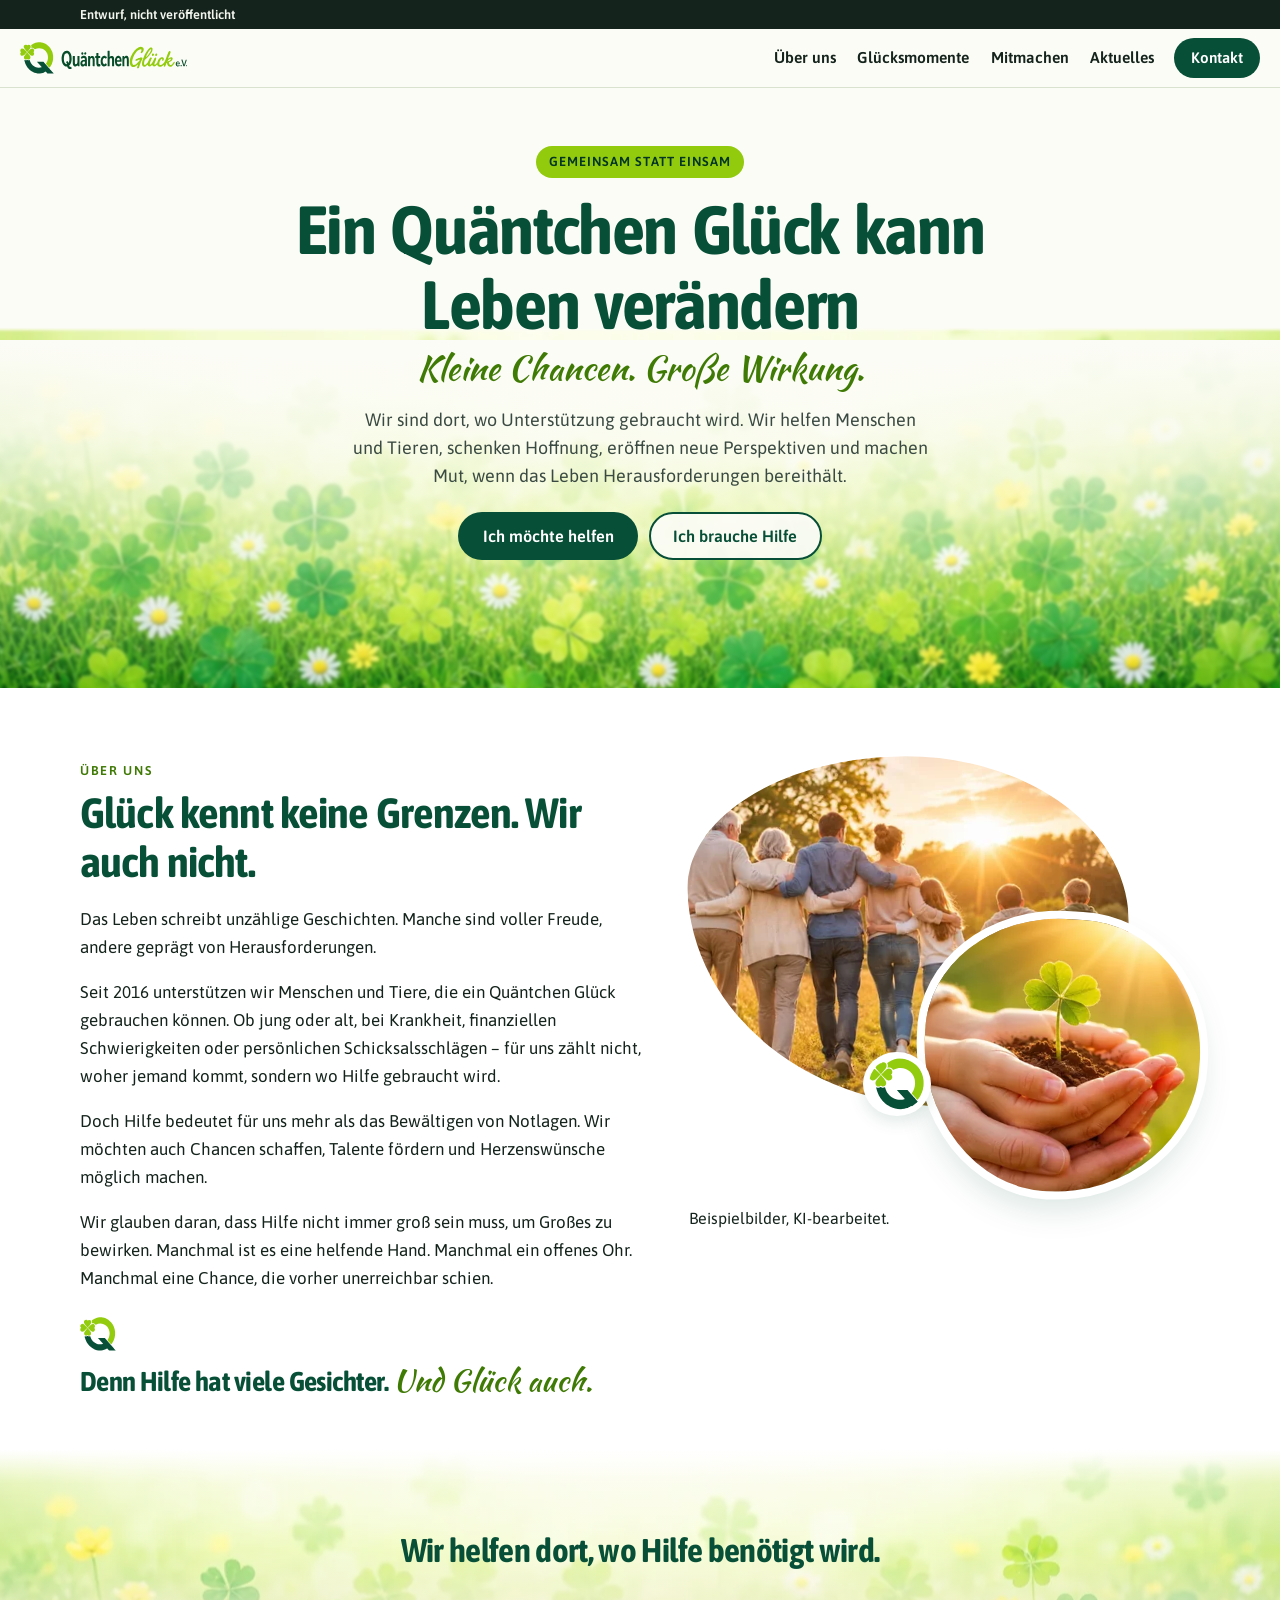
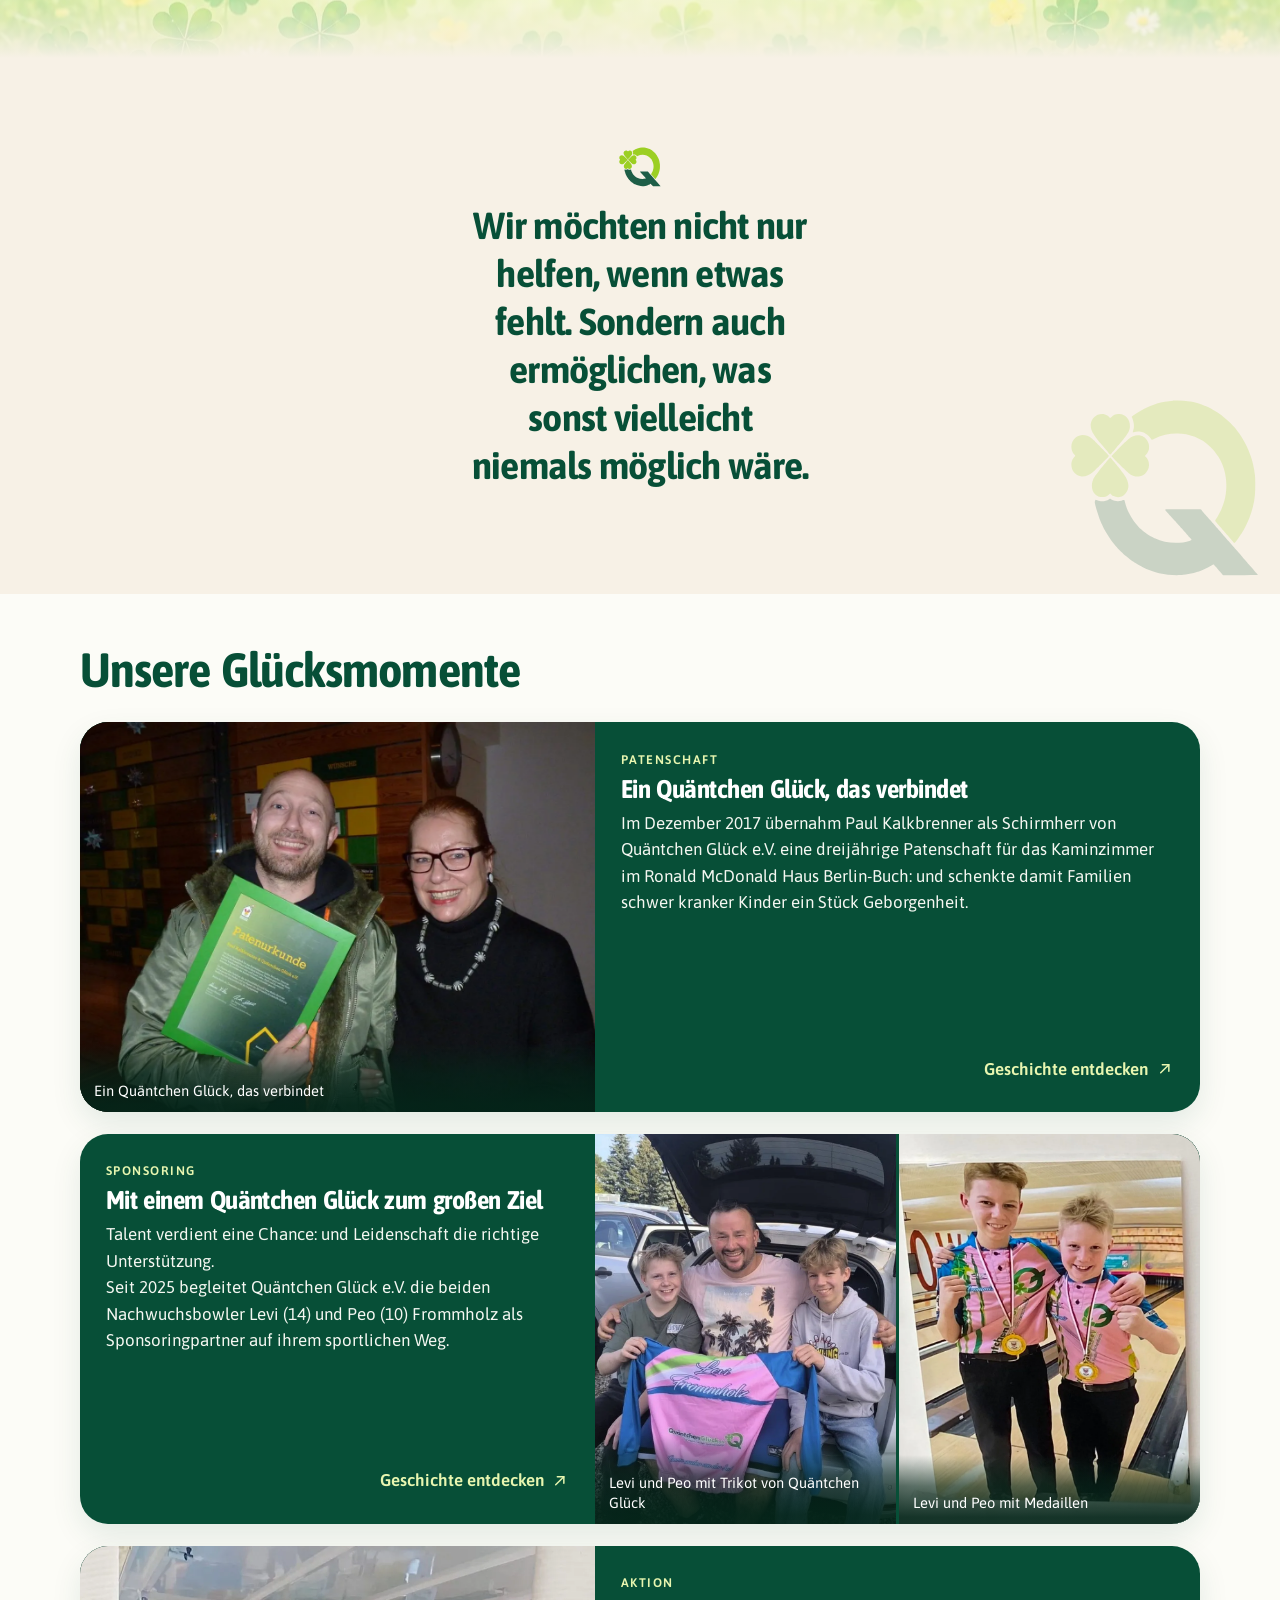
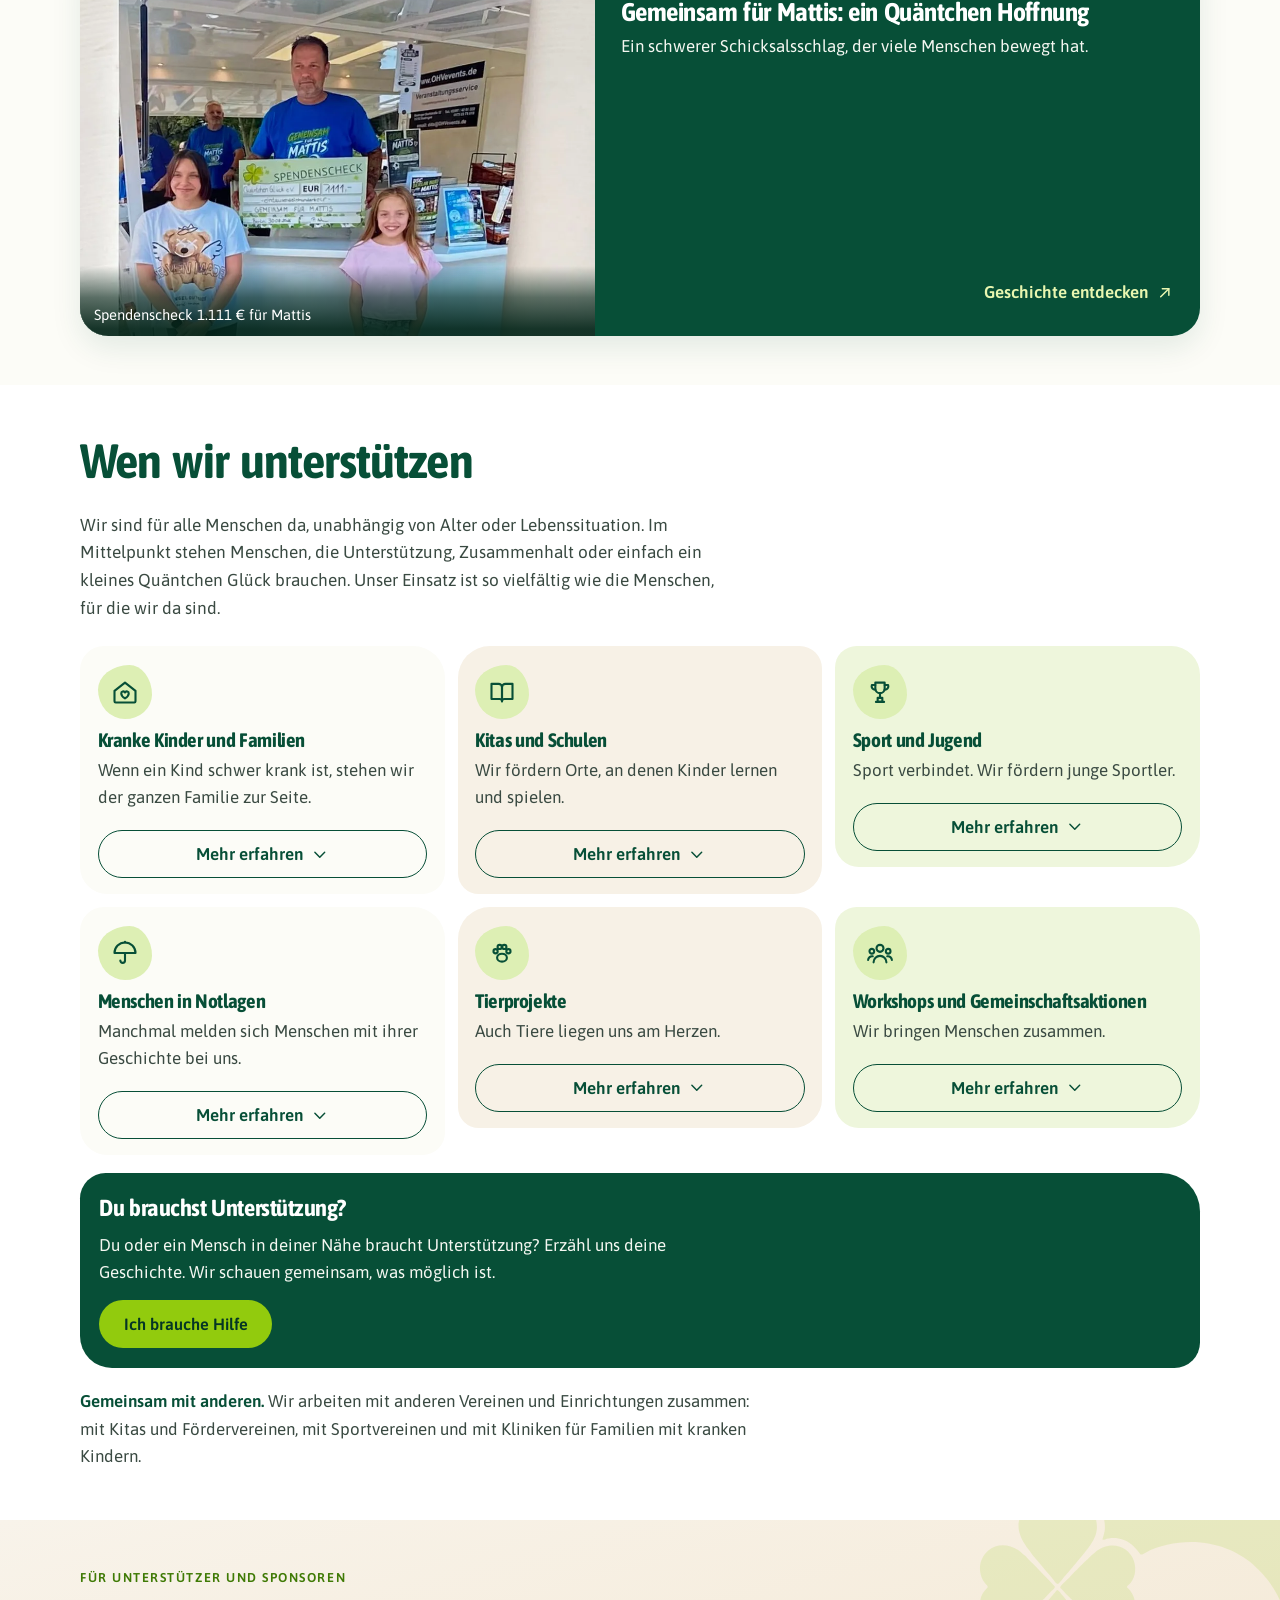
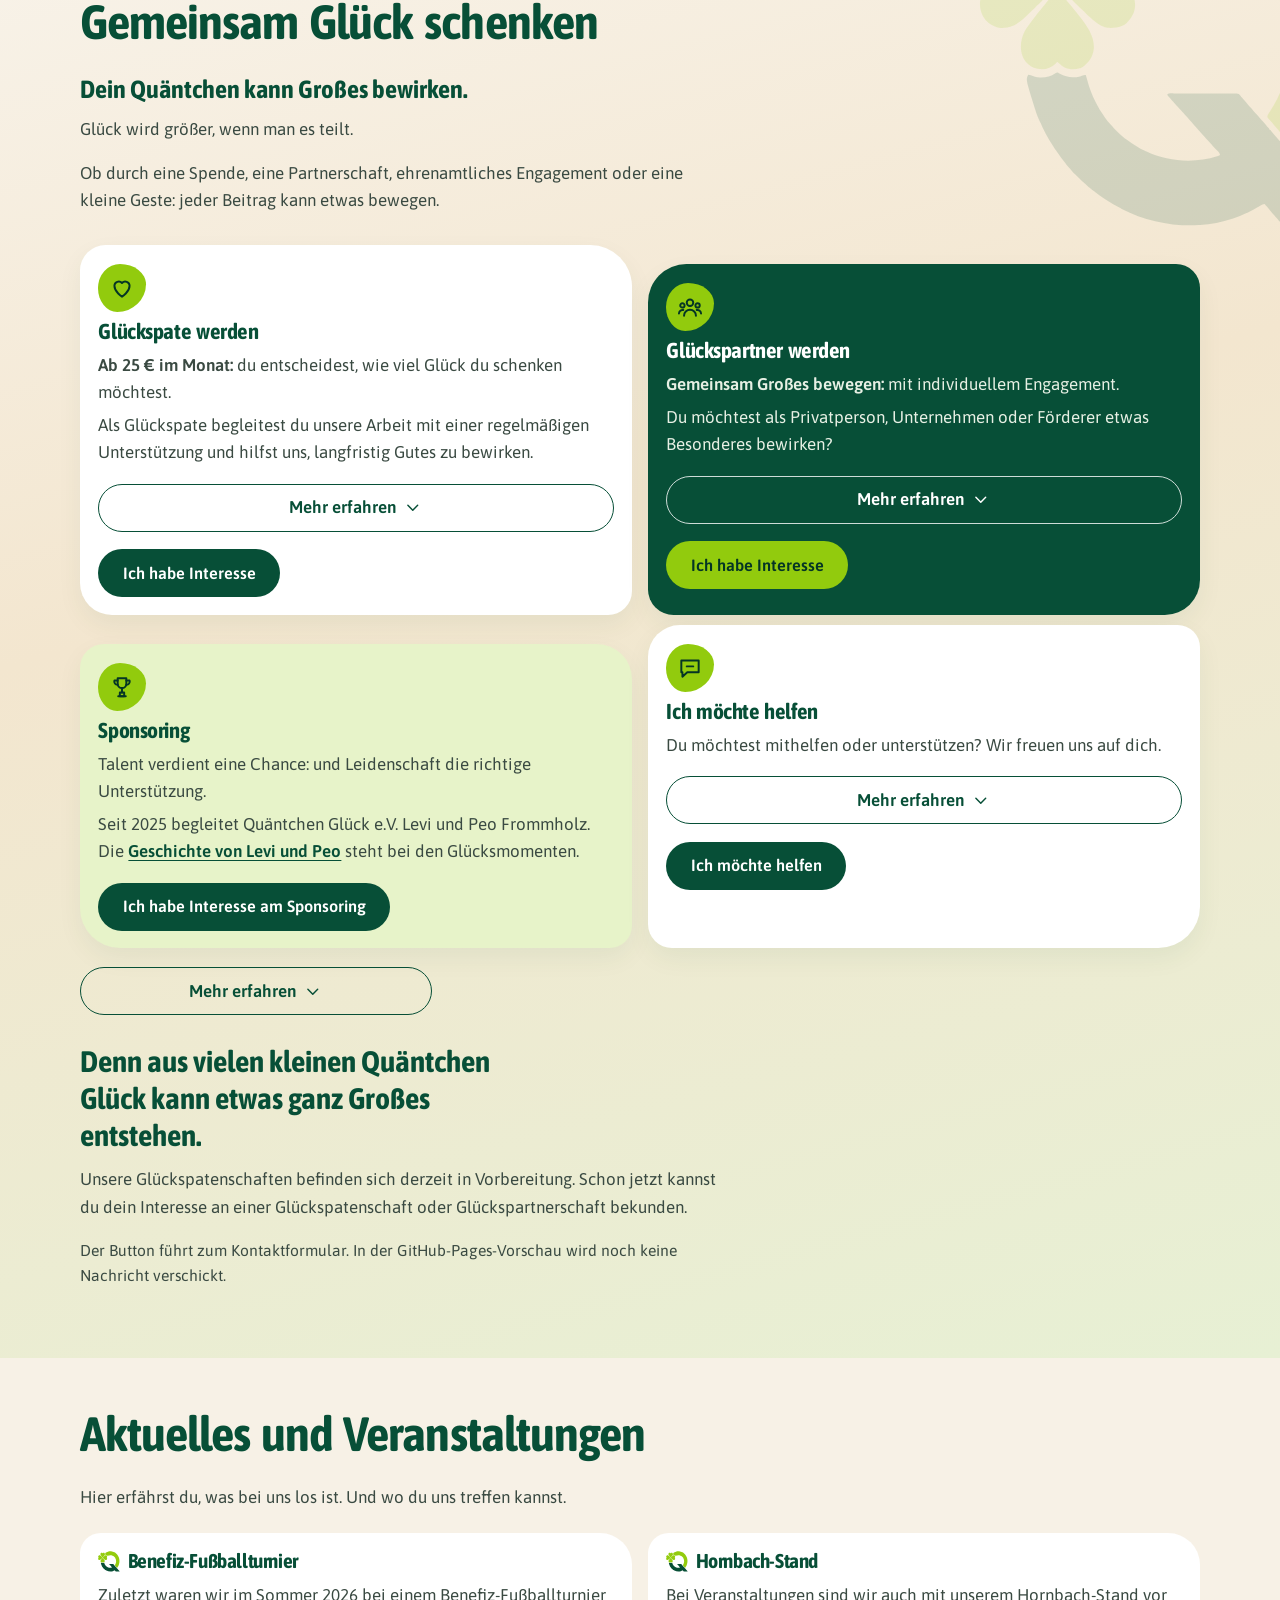
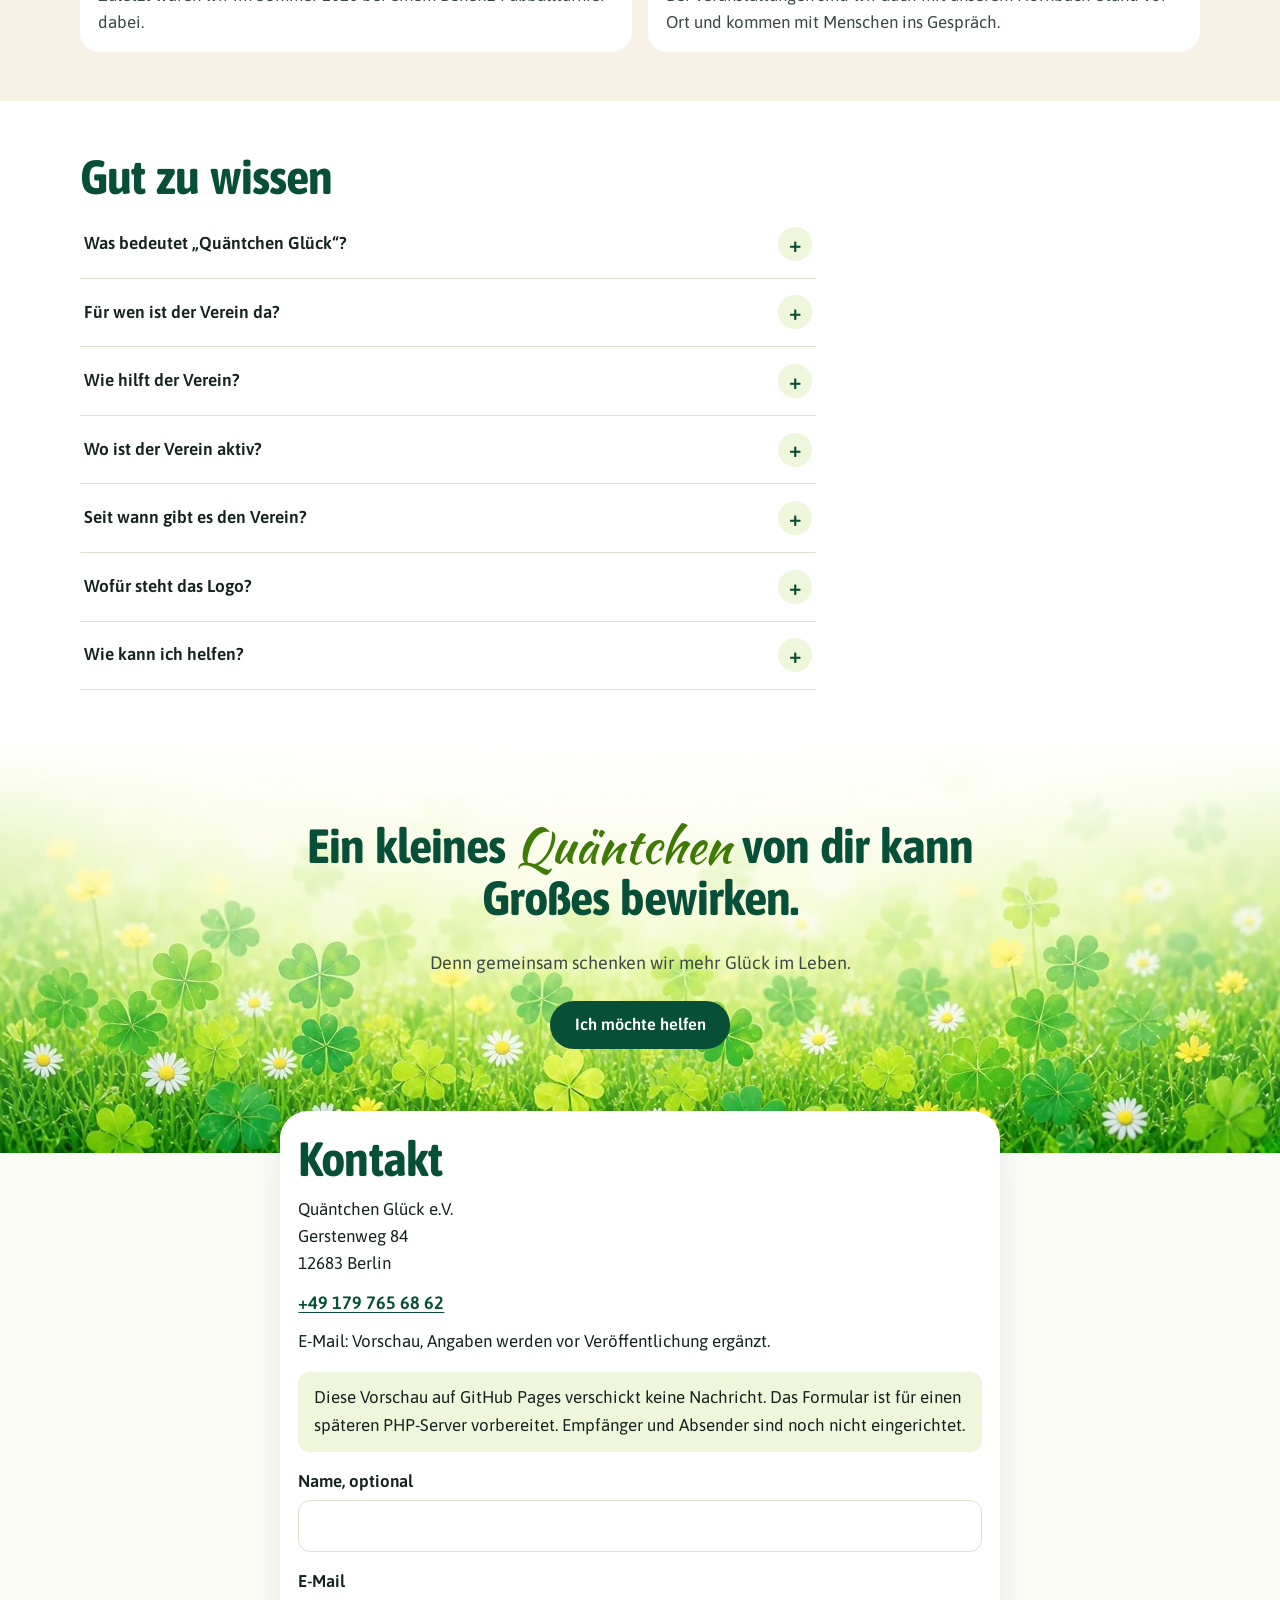
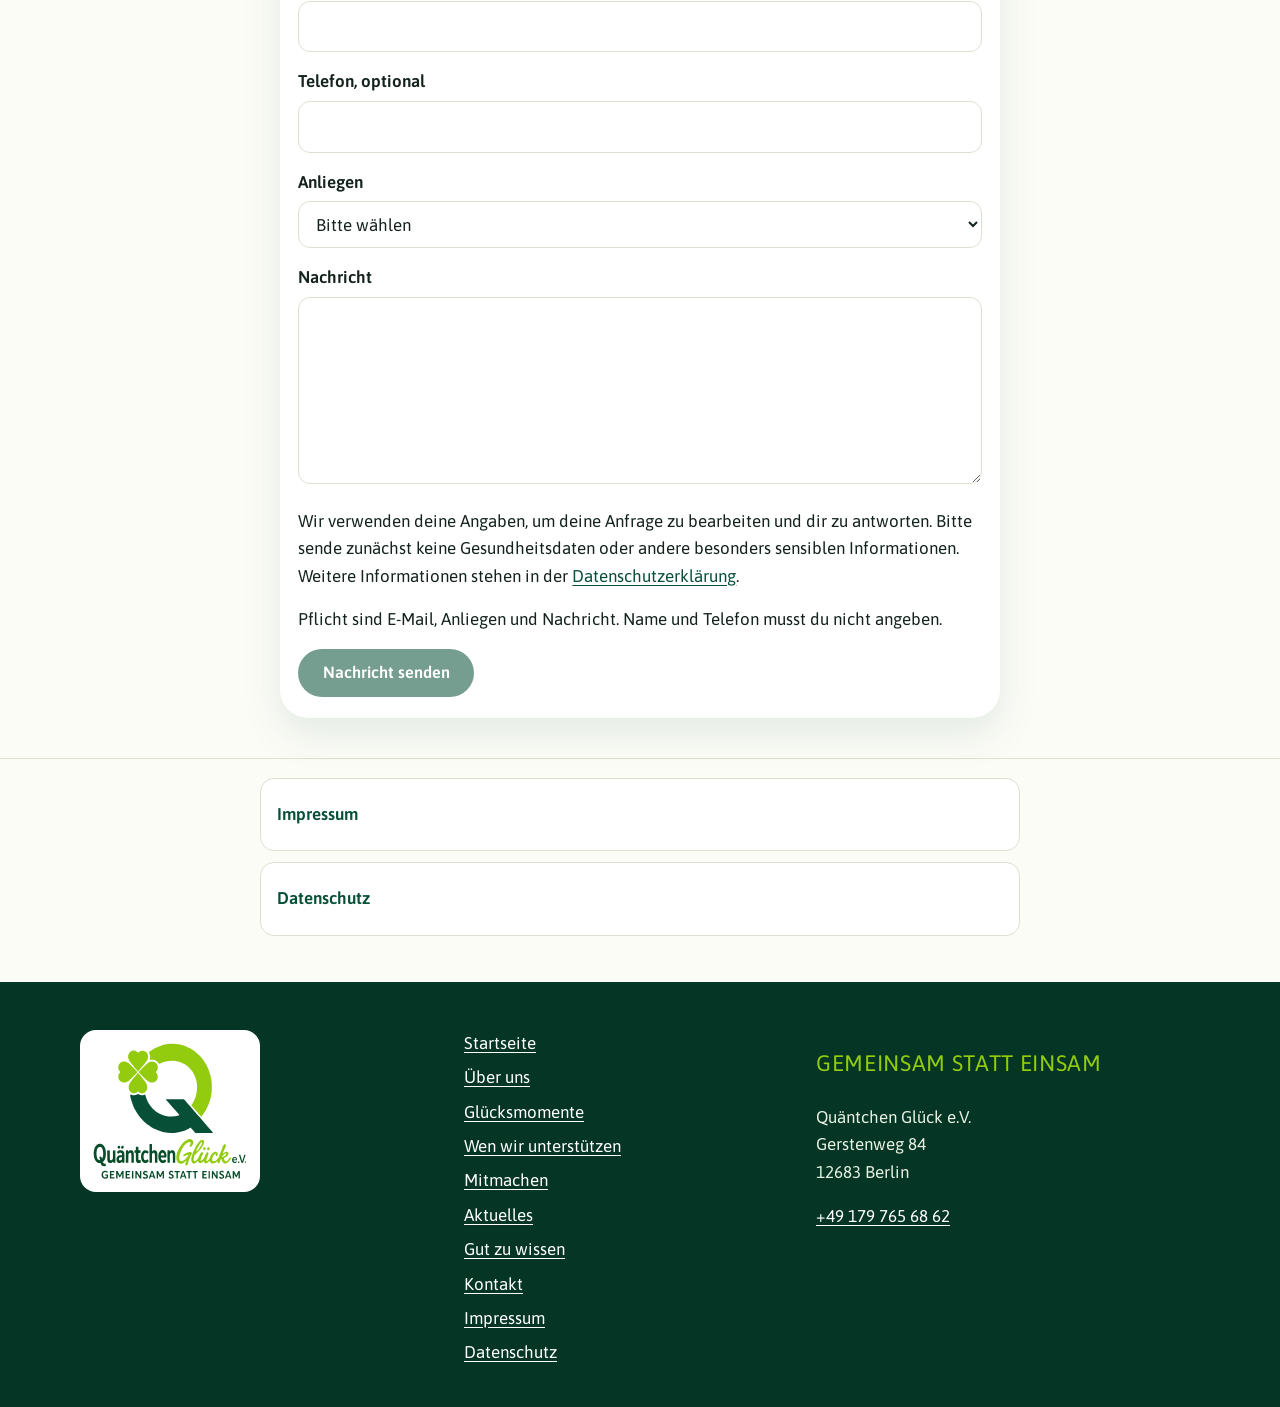
==== commit 83141413: "QS: Leiste, Kopf, Zitat-Klee, Hero-Verlauf und Kacheln Auf dem Handy bleibt Text über der Buttonleis" ====
--- a/index.html
+++ b/index.html
@@ -58,7 +58,7 @@
 <link rel="preload" href="assets/fonts/Asap-SemiBold.woff2" as="font" type="font/woff2" crossorigin>
 <link rel="preload" href="assets/fonts/KaushanScript-Regular.woff2" as="font" type="font/woff2" crossorigin>
 <link rel="stylesheet" href="assets/css/base.css?v=ofl">
-<link rel="stylesheet" href="assets/css/entwurf.css?v=redesign-2">
+<link rel="stylesheet" href="assets/css/entwurf.css?v=redesign-3">
 </head>
 <body>
 <div class="qg-lader" aria-hidden="true"><img class="qg-klee" src="assets/img/quaentchen-glueck-logo-bildmarke.svg" width="755" height="712" alt="" decoding="sync" fetchpriority="high"></div>
--- a/assets/css/entwurf.css
+++ b/assets/css/entwurf.css
@@ -7,9 +7,12 @@
   --ton:#E7F3C9;
   --weiss:#fff;
   --max:1120px;
-}
-html{scroll-padding-top:84px}
-[id]{scroll-margin-top:84px}
+  --kopf-hoehe:calc(5.5rem + env(safe-area-inset-top));
+  --leiste-hoehe:calc(5rem + env(safe-area-inset-bottom));
+}
+html{scroll-padding-top:var(--kopf-hoehe);scroll-padding-bottom:var(--leiste-hoehe)}
+[id],h2,h3,.hilfe-band,.fuss,.ueber-visuell,.bruecke,.zitat,.schluss{scroll-margin-top:var(--kopf-hoehe)}
+.ueber-visuell,.bild-hinweis,.moment,.kachel,.pfad,.geschichte,.mehr,.hilfe-band,.fuss,.kontakt-karte{scroll-margin-bottom:var(--leiste-hoehe)}
 ::selection{background:#D7EEA4;color:var(--gruen-tief)}
 figure{margin:0}
 img{height:auto}
@@ -25,7 +28,7 @@
 html[data-entwurf="aus"] .entwurf-leiste{display:none}
 
 /* Kopf */
-.kopf{background:rgba(252,252,247,.94)}
+.kopf{background:rgba(252,252,247,.94);padding-top:env(safe-area-inset-top)}
 .kopf-inner{min-height:58px;gap:.6rem}
 .marke{gap:.45rem;margin-right:auto}
 .marke .marke-bild{width:34px;height:auto}
@@ -45,10 +48,14 @@
   .marke .marke-wort{height:24px}
   .leiste-unterstuetzen{display:none}
   body{padding-bottom:0}
-}
-
-/* Untere Leiste: beide Wege, eine Zeile */
-body{padding-bottom:92px}
+  html{scroll-padding-bottom:0}
+}
+
+/* Untere Leiste: beide Wege, eine Zeile. Abstand = Leistenhöhe plus Puffer,
+   damit aufgeklappte Texte und das Fußlogo nicht unter Leiste oder Kopf hängen. */
+@media (max-width:899px){
+  body{padding-bottom:calc(var(--leiste-hoehe) + 5rem)}
+}
 .leiste-unterstuetzen{gap:.5rem;padding:.55rem .7rem calc(.55rem + env(safe-area-inset-bottom))}
 .leiste-unterstuetzen .btn{width:auto;flex:1 1 0;min-width:0;padding:.6rem .45rem;font-size:.9rem}
 
@@ -65,6 +72,12 @@
 .hero .btn-rand{background:rgba(252,252,247,.94)}
 .hero .btn-rand:hover{background:#fff}
 .btn-reihe{display:flex;flex-wrap:wrap;gap:.7rem;justify-content:center;margin-top:.3rem}
+@media (max-width:899px){
+  .hero-bild{height:46%;min-height:168px}
+  .hero-bild::before{inset:0;filter:none}
+  .hero-bild::after{background:linear-gradient(to bottom,var(--creme) 0%,var(--creme) 58%,rgba(252,252,247,.7) 78%,rgba(252,252,247,0) 100%)}
+  .hero-inner{padding-bottom:7.5rem}
+}
 @media (max-width:560px){
   .hero .btn-reihe{flex-direction:column;align-items:stretch;width:min(100%,22rem)}
   .hero .btn{width:100%}
@@ -123,8 +136,12 @@
 }
 
 /* Zitat */
-.zitat{position:relative;overflow:hidden;background:var(--sand);padding:clamp(3.2rem,7vw,6.2rem) 0 clamp(3.4rem,7vw,6.5rem)}
-.zitat-klee{position:absolute;width:min(46vw,300px);right:-4%;bottom:-12%;opacity:.13;pointer-events:none}
+.zitat{position:relative;overflow:hidden;background:var(--sand);padding:clamp(3.2rem,7vw,6.2rem) 0 7.5rem}
+.zitat-klee{position:absolute;width:4.25rem;right:.8rem;bottom:.7rem;height:auto;opacity:.18;pointer-events:none}
+@media (min-width:700px){
+  .zitat{padding-bottom:clamp(4.5rem,10vw,6.5rem)}
+  .zitat-klee{width:min(16vw,190px);right:1.25rem;bottom:1rem}
+}
 .zitat-inner{position:relative;z-index:1}
 .zitat blockquote{margin:0 auto;max-width:20em}
 .zitat p{margin:0;text-align:center;font-family:var(--font-head);font-weight:var(--head-weight);font-stretch:92%;font-size:clamp(1.5rem,3vw,2.35rem);line-height:1.28;letter-spacing:-.02em;color:var(--gruen-dunkel)}
@@ -198,13 +215,13 @@
 /* Wen wir unterstützen */
 .wen{background:var(--weiss)}
 .wen .intro{max-width:40rem;color:var(--text-2);font-size:1.08rem;line-height:1.6}
-.kacheln{list-style:none;margin:1.5rem 0 0;padding:0;display:grid;gap:.8rem}
-.kachel{display:flex;flex-direction:column;align-items:flex-start;gap:.35rem;padding:1.15rem 1.1rem 1rem;background:var(--creme);border-radius:1.5rem 2rem 1.4rem 1.7rem;min-width:0}
+.kacheln{list-style:none;margin:1.5rem 0 0;padding:0;display:grid;gap:.8rem;align-items:start}
+.kachel{display:flex;flex-direction:column;align-items:flex-start;gap:.35rem;padding:1.15rem 1.1rem 1rem;background:var(--creme);border-radius:1.5rem 2rem 1.4rem 1.7rem;min-width:0;height:auto}
 .kachel:nth-child(3n+2){background:var(--sand);border-radius:2rem 1.4rem 1.8rem 1.3rem}
 .kachel:nth-child(3n){background:var(--gruen-zart);border-radius:1.35rem 1.8rem 2rem 1.5rem}
 .kachel h3{font-size:1.22rem;margin:0}
-.kachel > p{margin:0;color:var(--text-2);flex:1}
-.kachel .mehr{margin-top:.85rem}
+.kachel > p{margin:0;color:var(--text-2);flex:none}
+.kachel .mehr{margin-top:.85rem;align-self:stretch}
 .kachel-icon{display:grid;place-items:center;width:54px;height:54px;margin-bottom:.35rem;color:var(--gruen-dunkel);background:#DDEFB4;border-radius:58% 42% 50% 50% / 46% 55% 45% 54%}
 .kachel-icon .icon{width:28px;height:28px}
 .hilfe-band{margin-top:1.1rem;padding:1.35rem 1.2rem 1.25rem;background:var(--gruen-dunkel);color:#F4F7F1;border-radius:1.6rem 2.4rem 1.6rem 2rem}
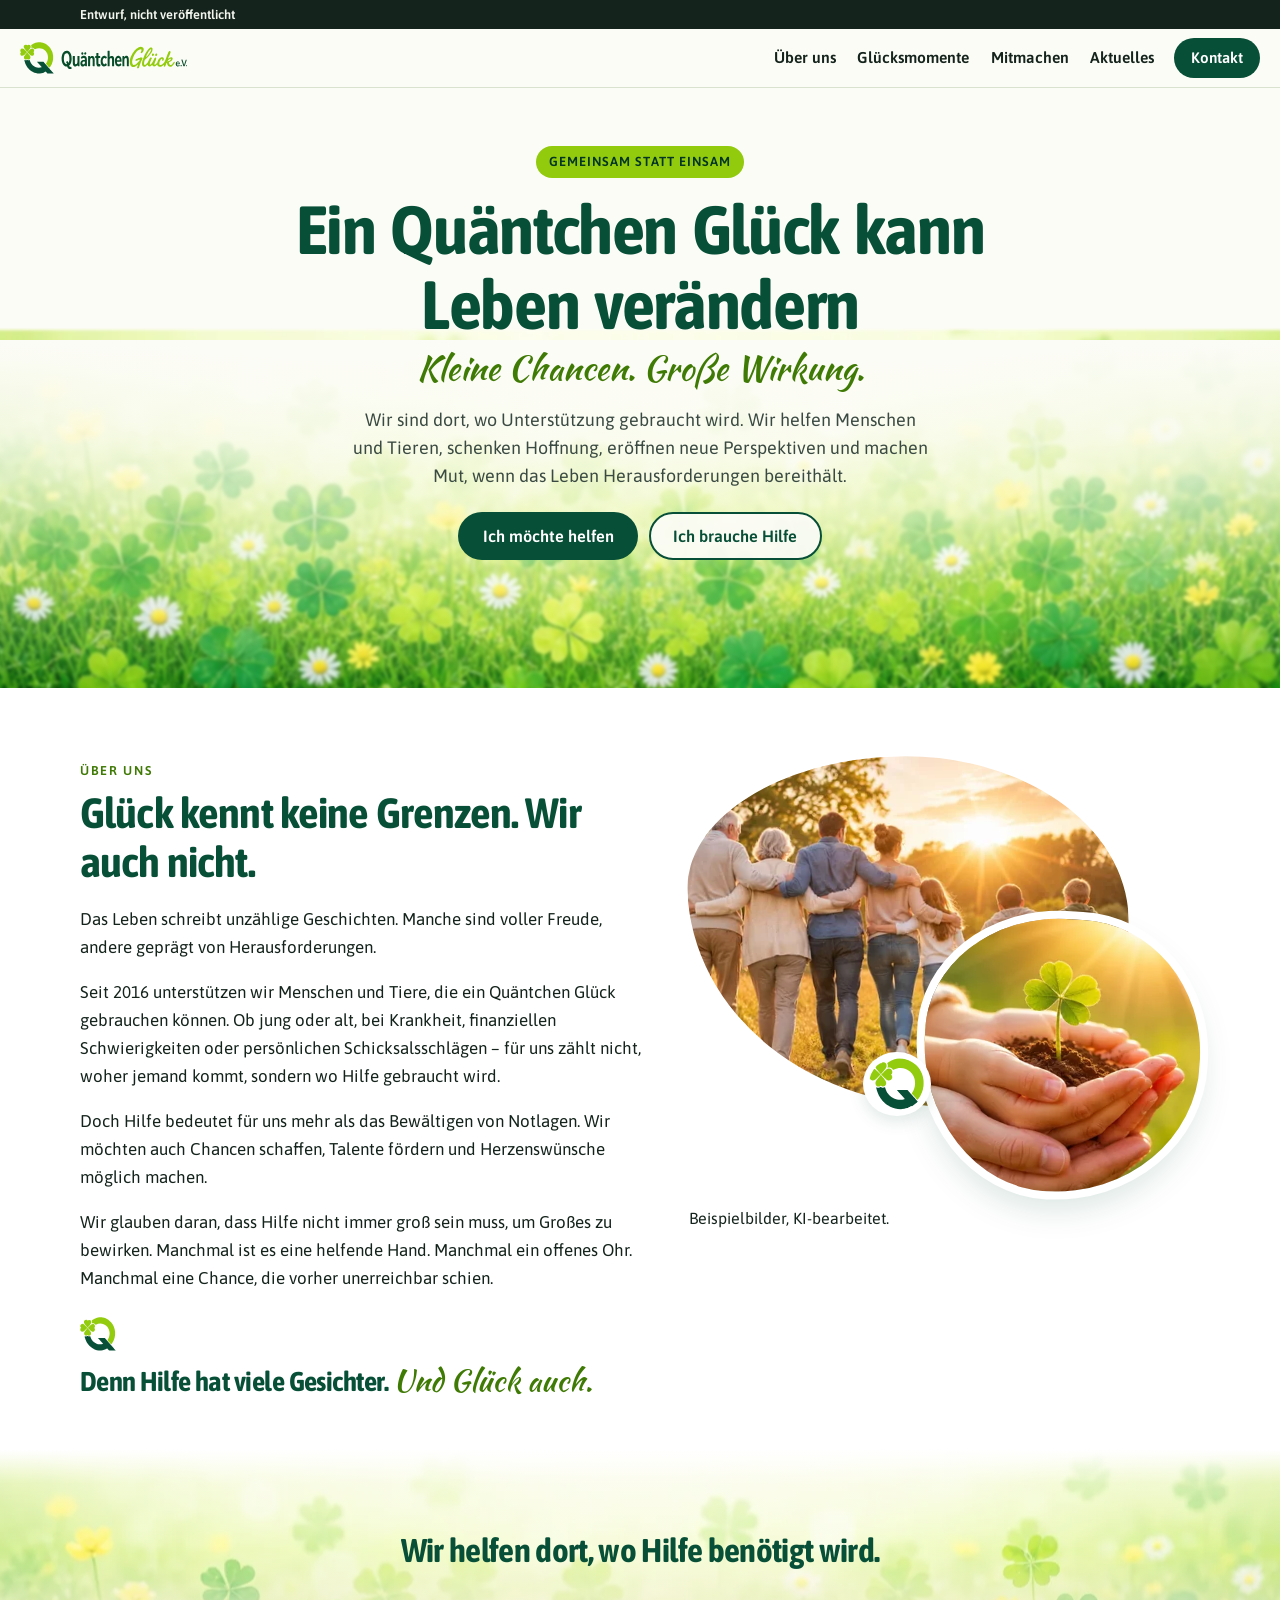
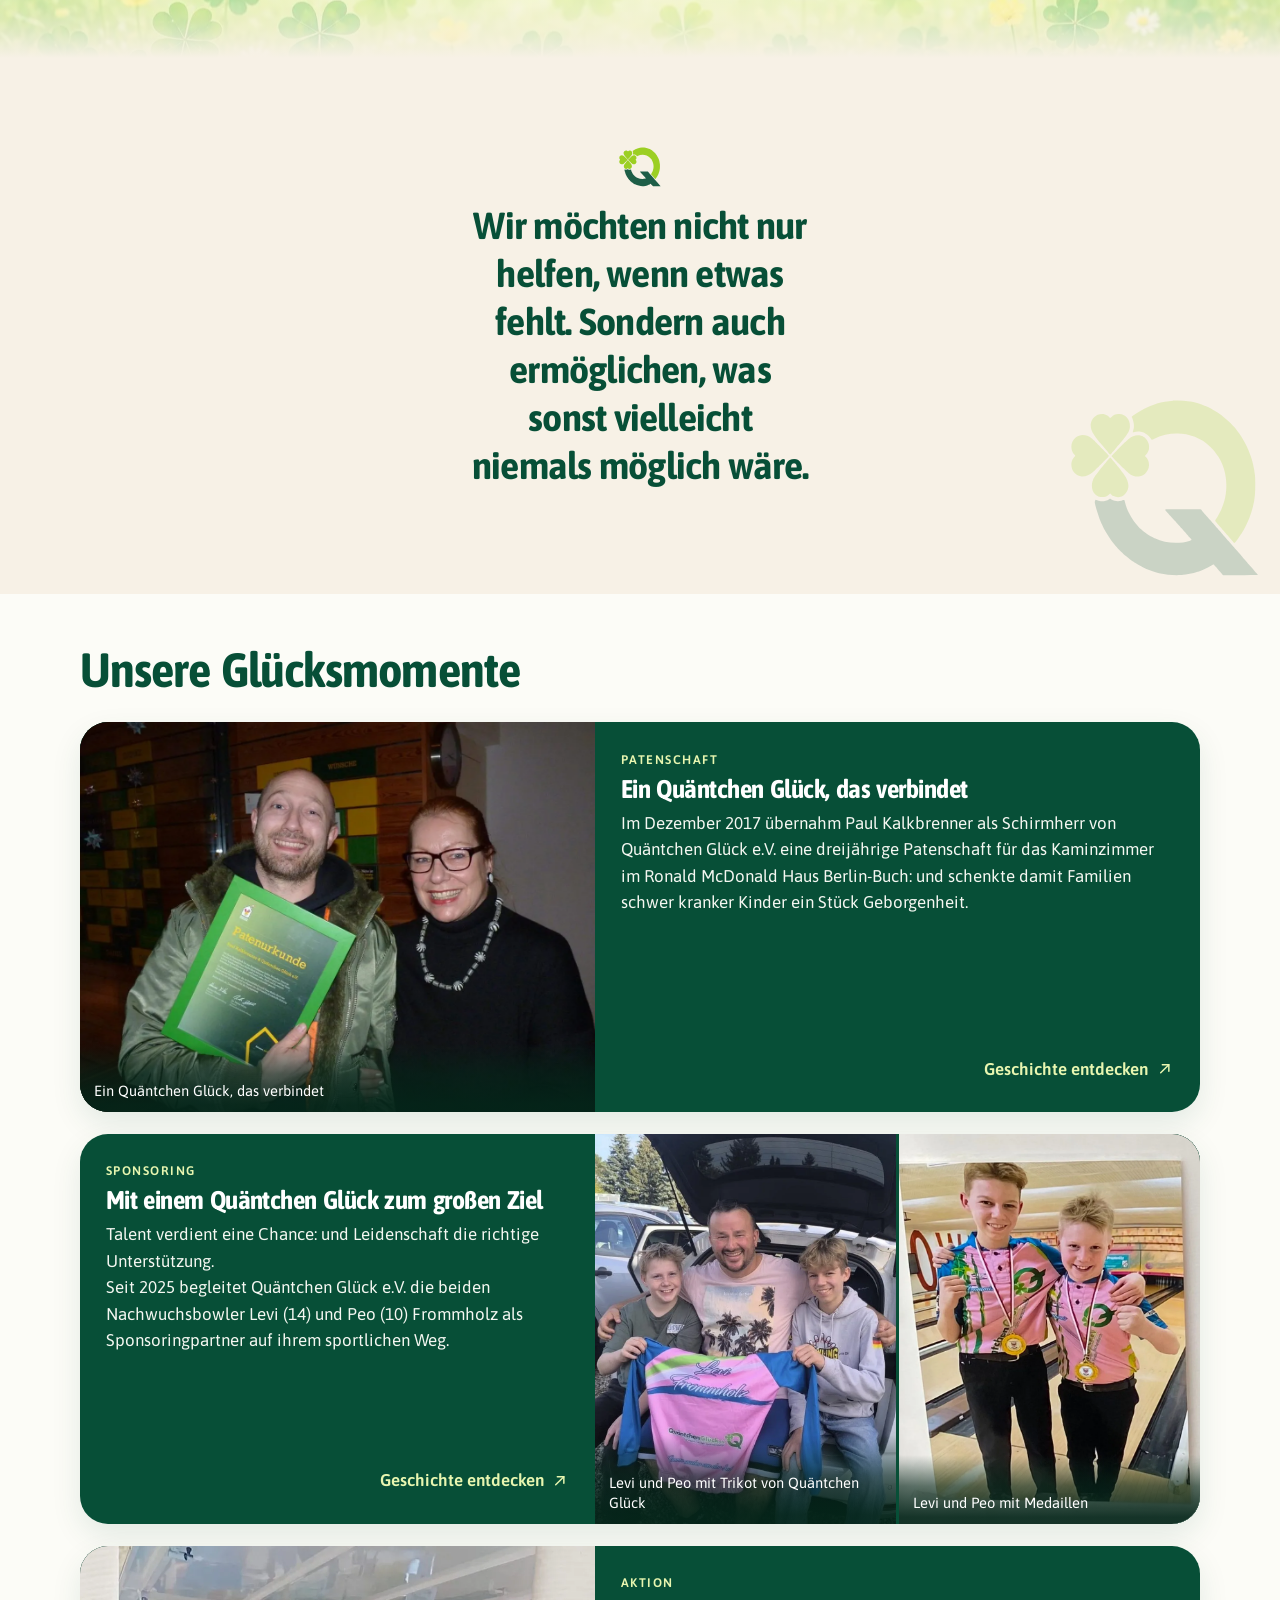
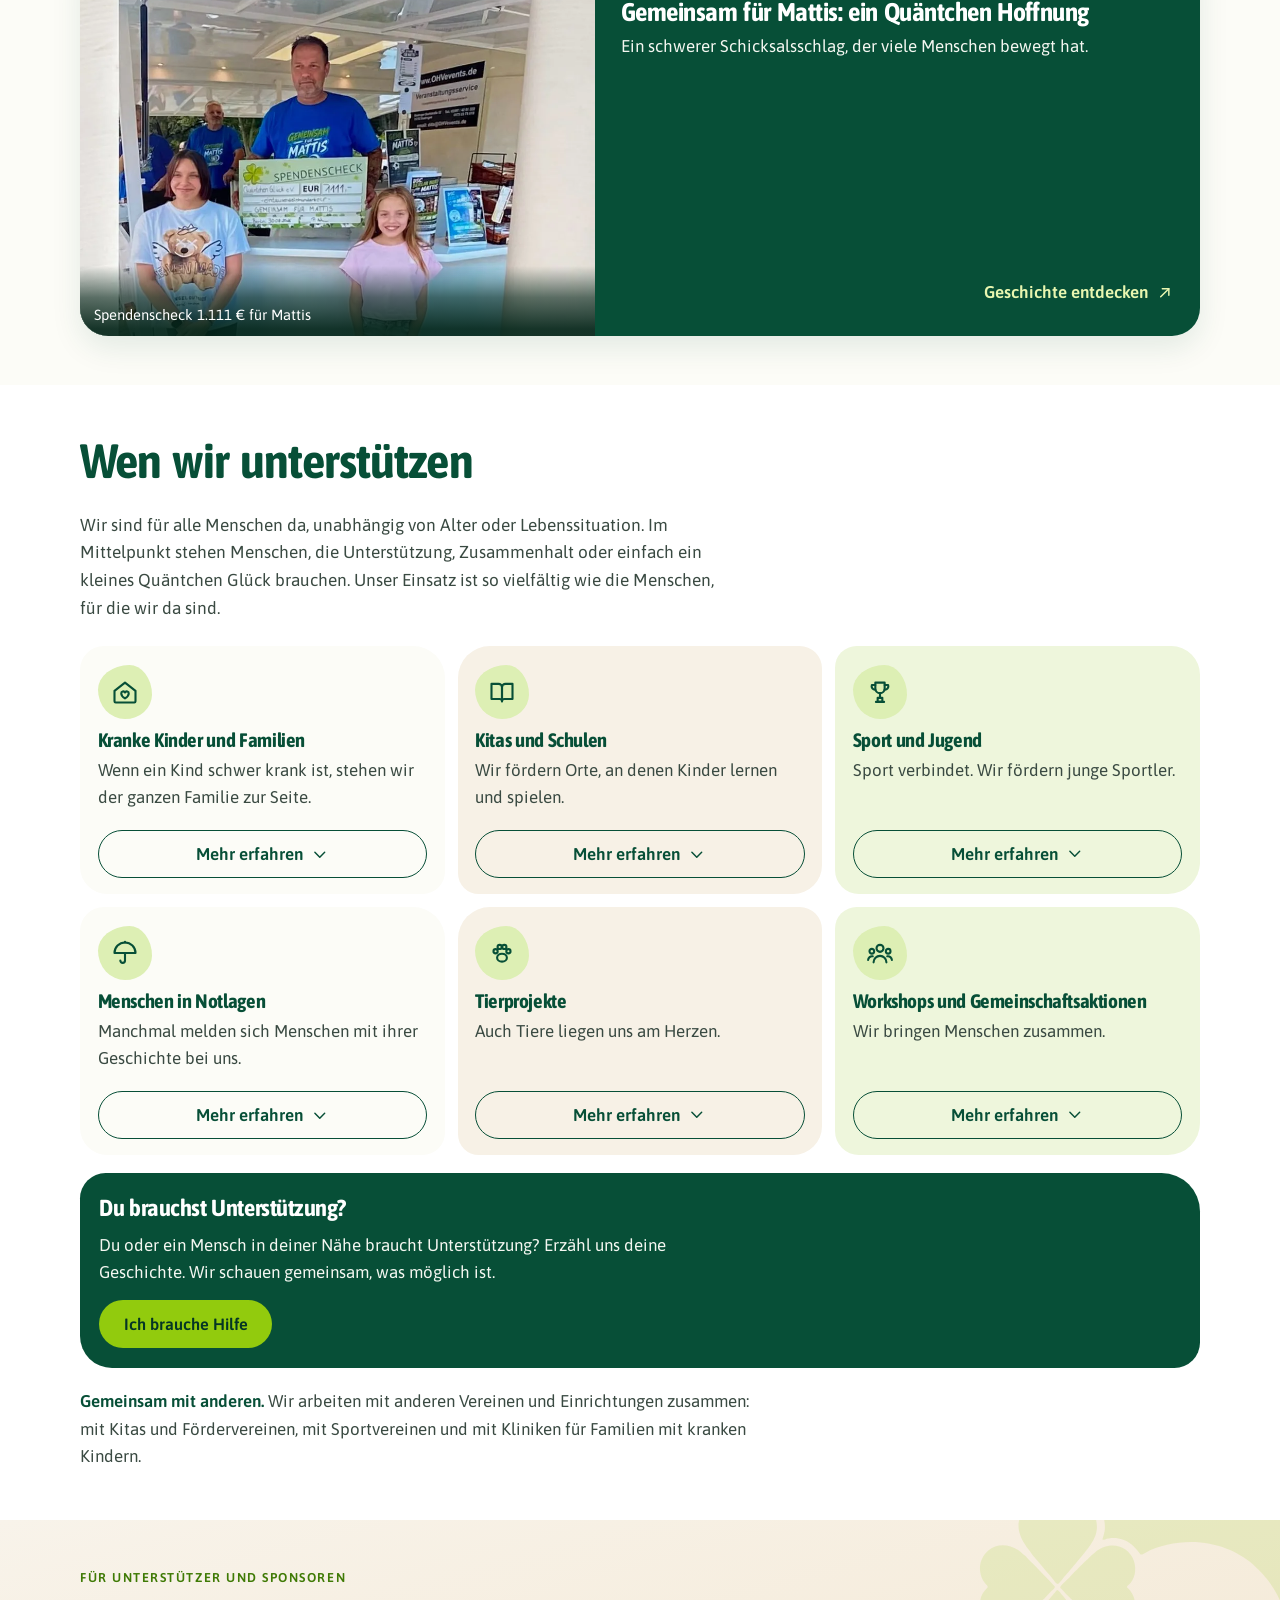
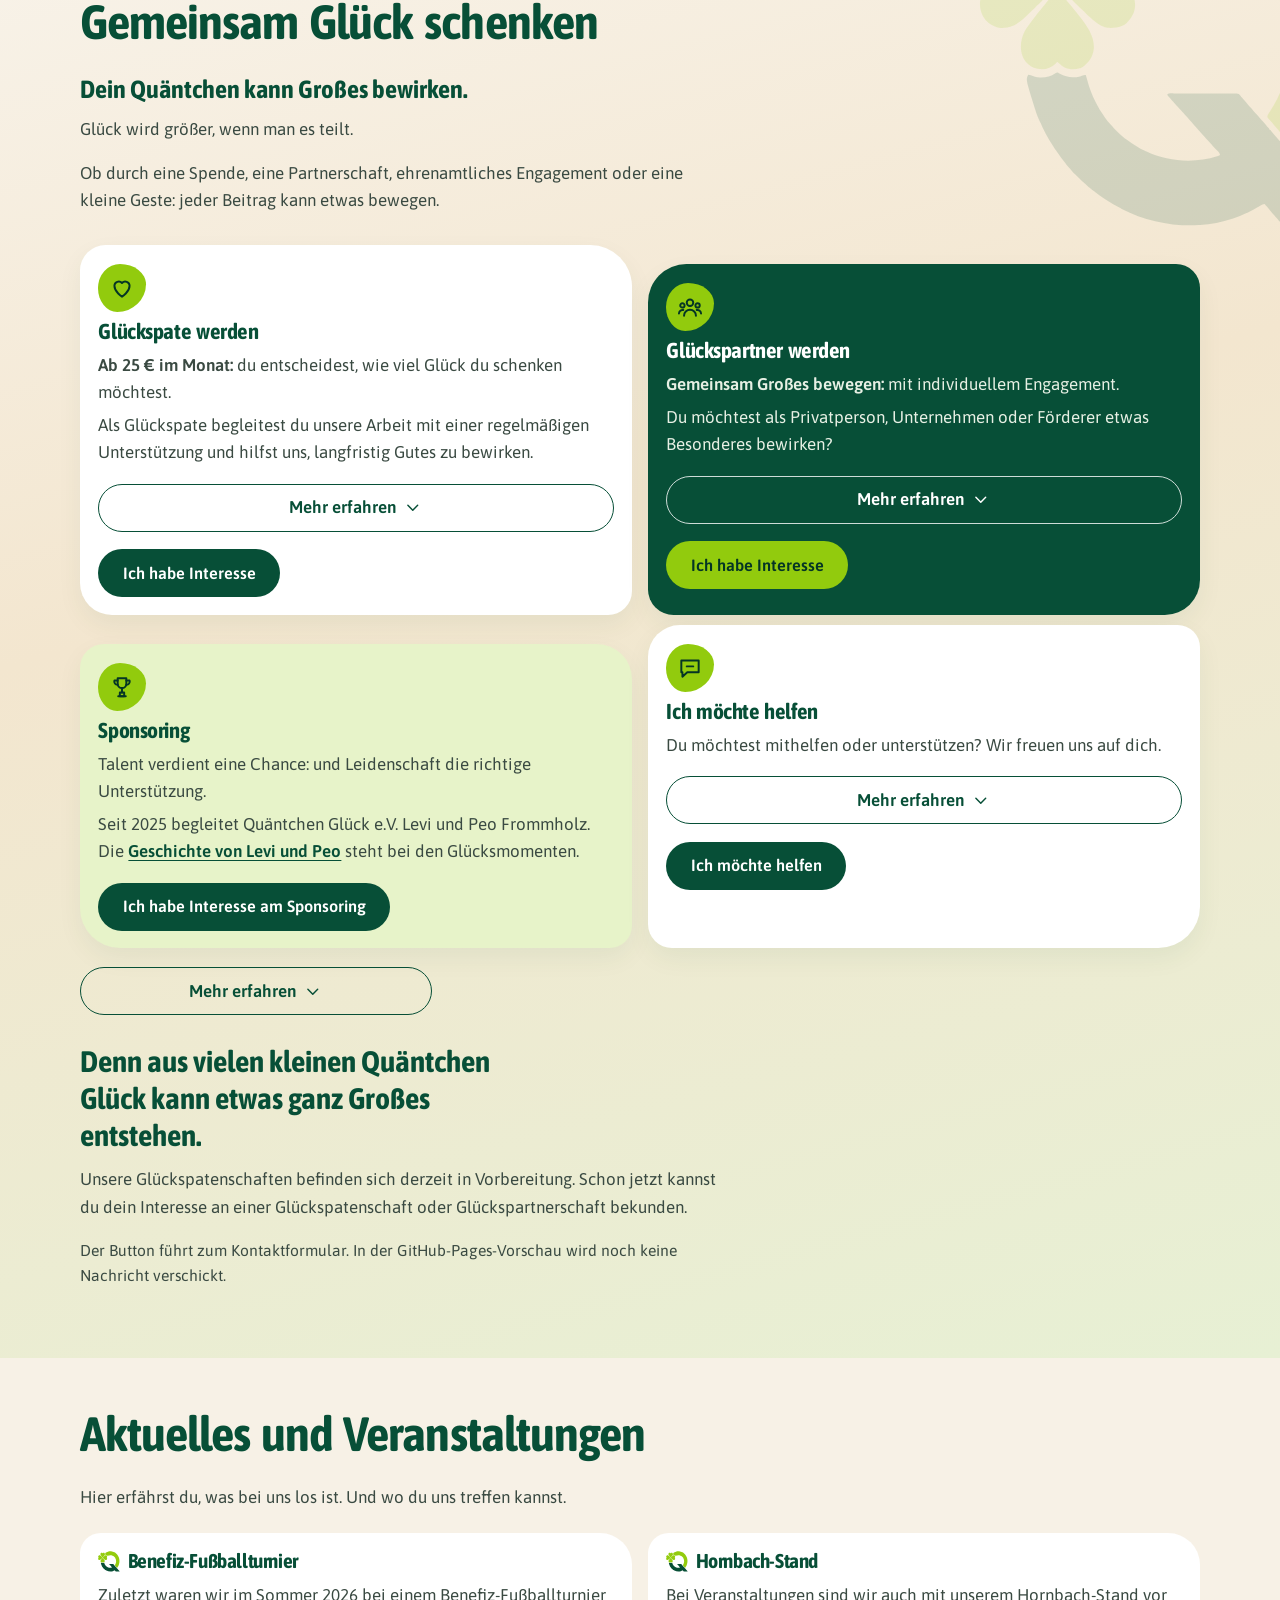
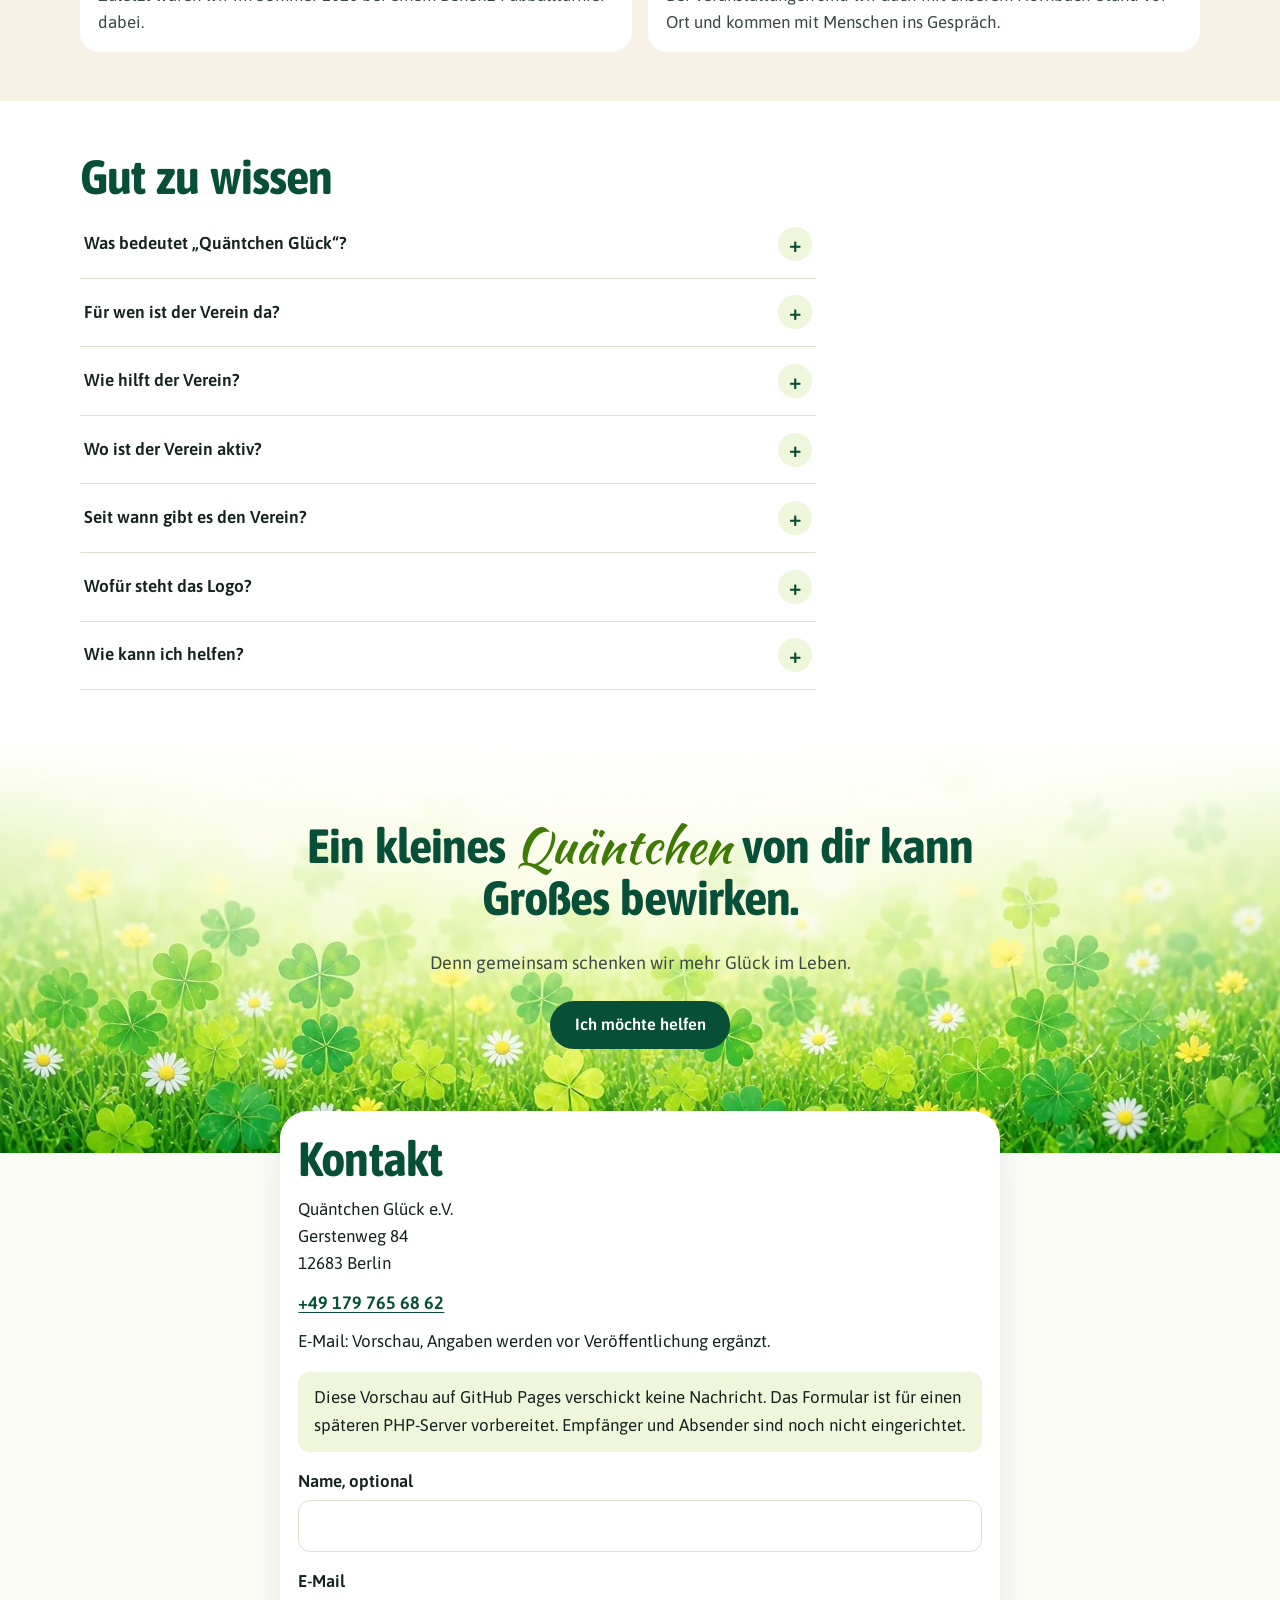
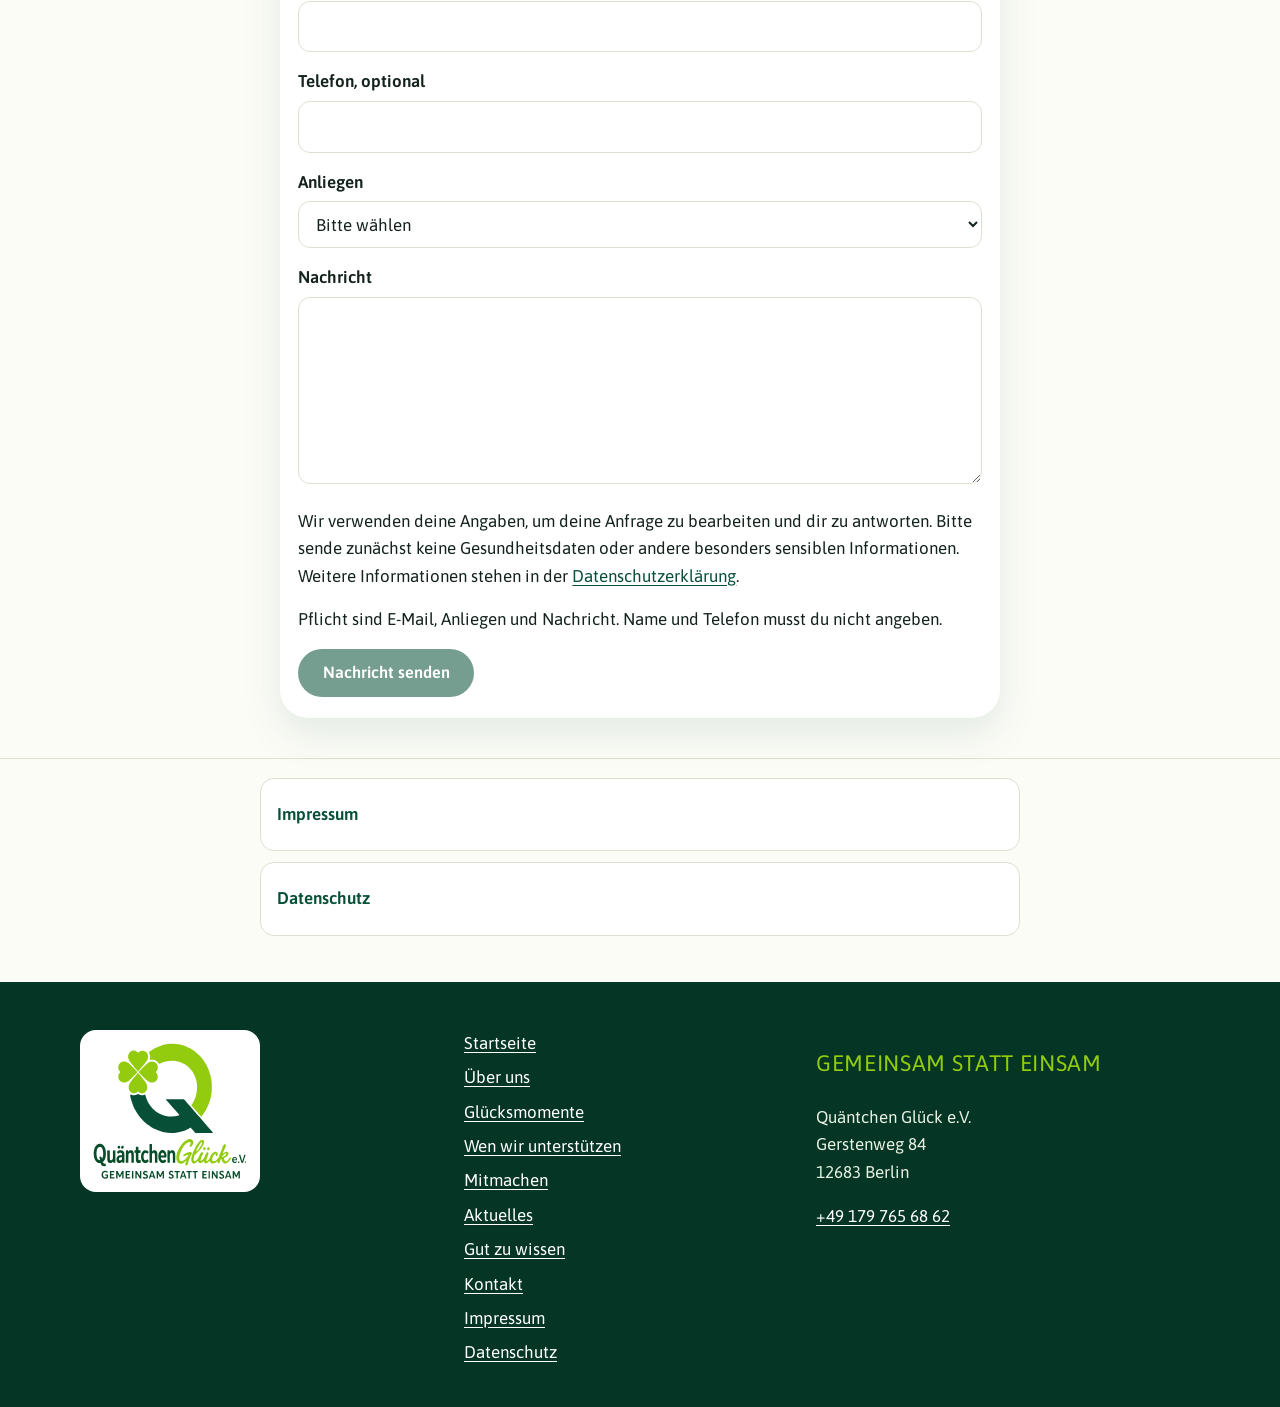
==== commit 022f4374: "QS: Leiste ausblenden, Kacheln in der Reihe angleichen Die mobile Leiste weicht Hero, Über-uns-Bilde" ====
--- a/index.html
+++ b/index.html
@@ -58,7 +58,7 @@
 <link rel="preload" href="assets/fonts/Asap-SemiBold.woff2" as="font" type="font/woff2" crossorigin>
 <link rel="preload" href="assets/fonts/KaushanScript-Regular.woff2" as="font" type="font/woff2" crossorigin>
 <link rel="stylesheet" href="assets/css/base.css?v=ofl">
-<link rel="stylesheet" href="assets/css/entwurf.css?v=redesign-3">
+<link rel="stylesheet" href="assets/css/entwurf.css?v=redesign-4">
 </head>
 <body>
 <div class="qg-lader" aria-hidden="true"><img class="qg-klee" src="assets/img/quaentchen-glueck-logo-bildmarke.svg" width="755" height="712" alt="" decoding="sync" fetchpriority="high"></div>
@@ -463,7 +463,7 @@
     </div>
   </div>
 </footer>
-<aside class="leiste-unterstuetzen" aria-label="Helfen oder Hilfe bekommen"><a class="btn btn-dunkel" href="#mitmachen">Ich möchte helfen</a><a class="btn btn-hell" href="#kontakt" data-anliegen="allgemein">Ich brauche Hilfe</a></aside>
+<aside class="leiste-unterstuetzen ist-weg" aria-hidden="true" aria-label="Helfen oder Hilfe bekommen"><a class="btn btn-dunkel" href="#mitmachen">Ich möchte helfen</a><a class="btn btn-hell" href="#kontakt" data-anliegen="allgemein">Ich brauche Hilfe</a></aside>
 <script>(function(){
   var form=document.getElementById('kontakt-form');
   document.querySelectorAll('[data-anliegen]').forEach(function(a){
@@ -630,5 +630,75 @@
     if(el)io.observe(el);
   });
 })();</script>
+<script>(function(){
+  var bar=document.querySelector('.leiste-unterstuetzen');
+  if(!bar)return;
+  var ziele=[
+    document.querySelector('.hero .btn-reihe'),
+    document.querySelector('.ueber-visuell'),
+    document.getElementById('kontakt'),
+    document.querySelector('.recht-fuss'),
+    document.querySelector('.fuss')
+  ].filter(Boolean);
+  function zeigen(weg){
+    bar.classList.toggle('ist-weg',weg);
+    if(weg)bar.setAttribute('aria-hidden','true');
+    else bar.removeAttribute('aria-hidden');
+  }
+  if(!('IntersectionObserver' in window)){zeigen(false);return;}
+  var treffer=new Set();
+  var io=new IntersectionObserver(function(entries){
+    entries.forEach(function(en){
+      if(en.isIntersecting)treffer.add(en.target);
+      else treffer.delete(en.target);
+    });
+    zeigen(treffer.size>0);
+  },{threshold:0});
+  ziele.forEach(function(el){io.observe(el);});
+})();</script>
+<script>(function(){
+  var karten=[].slice.call(document.querySelectorAll('.kachel'));
+  if(karten.length<2)return;
+  var timer=0;
+  function zeile(karte){
+    return Math.round((karte.getBoundingClientRect().top+window.scrollY)/8)*8;
+  }
+  function angleichen(){
+    var inhalte=[];
+    karten.forEach(function(karte){
+      karte.style.minHeight='';
+      var offen=karte.querySelector('details.mehr');
+      var inhalt=karte.querySelector('.mehr-inhalt');
+      if(offen&&offen.open&&inhalt){
+        inhalt.style.display='none';
+        inhalte.push(inhalt);
+      }
+    });
+    var gruppen={};
+    karten.forEach(function(karte){
+      var key=String(zeile(karte));
+      (gruppen[key]||(gruppen[key]=[])).push(karte);
+    });
+    Object.keys(gruppen).forEach(function(key){
+      var reihe=gruppen[key];
+      if(reihe.length<2)return;
+      var max=0;
+      reihe.forEach(function(karte){max=Math.max(max,karte.offsetHeight);});
+      reihe.forEach(function(karte){karte.style.minHeight=max+'px';});
+    });
+    inhalte.forEach(function(inhalt){inhalt.style.display='';});
+  }
+  function planen(){
+    if(timer)clearTimeout(timer);
+    timer=setTimeout(angleichen,60);
+  }
+  karten.forEach(function(karte){
+    var details=karte.querySelector('details.mehr');
+    if(details)details.addEventListener('toggle',angleichen);
+  });
+  window.addEventListener('resize',planen);
+  if(document.fonts&&document.fonts.ready)document.fonts.ready.then(angleichen);
+  angleichen();
+})();</script>
 </body>
 </html>
--- a/assets/css/entwurf.css
+++ b/assets/css/entwurf.css
@@ -58,6 +58,13 @@
 }
 .leiste-unterstuetzen{gap:.5rem;padding:.55rem .7rem calc(.55rem + env(safe-area-inset-bottom))}
 .leiste-unterstuetzen .btn{width:auto;flex:1 1 0;min-width:0;padding:.6rem .45rem;font-size:.9rem}
+@media (max-width:899px){
+  .leiste-unterstuetzen{transition:opacity .28s ease,visibility .28s ease}
+  .leiste-unterstuetzen.ist-weg{opacity:0;visibility:hidden;pointer-events:none}
+}
+@media (max-width:899px) and (prefers-reduced-motion:reduce){
+  .leiste-unterstuetzen{transition:none}
+}
 
 /* Hero: Kleeblattwiese wie bisher unten, Text auf ruhigem Creme */
 .hero{position:relative;overflow:hidden;text-align:center;background:var(--creme)}
@@ -216,13 +223,13 @@
 .wen{background:var(--weiss)}
 .wen .intro{max-width:40rem;color:var(--text-2);font-size:1.08rem;line-height:1.6}
 .kacheln{list-style:none;margin:1.5rem 0 0;padding:0;display:grid;gap:.8rem;align-items:start}
-.kachel{display:flex;flex-direction:column;align-items:flex-start;gap:.35rem;padding:1.15rem 1.1rem 1rem;background:var(--creme);border-radius:1.5rem 2rem 1.4rem 1.7rem;min-width:0;height:auto}
+.kachel{display:flex;flex-direction:column;align-items:stretch;gap:.35rem;padding:1.15rem 1.1rem 1rem;background:var(--creme);border-radius:1.5rem 2rem 1.4rem 1.7rem;min-width:0;height:auto}
 .kachel:nth-child(3n+2){background:var(--sand);border-radius:2rem 1.4rem 1.8rem 1.3rem}
 .kachel:nth-child(3n){background:var(--gruen-zart);border-radius:1.35rem 1.8rem 2rem 1.5rem}
 .kachel h3{font-size:1.22rem;margin:0}
 .kachel > p{margin:0;color:var(--text-2);flex:none}
-.kachel .mehr{margin-top:.85rem;align-self:stretch}
-.kachel-icon{display:grid;place-items:center;width:54px;height:54px;margin-bottom:.35rem;color:var(--gruen-dunkel);background:#DDEFB4;border-radius:58% 42% 50% 50% / 46% 55% 45% 54%}
+.kachel .mehr{margin-top:auto;align-self:stretch;padding-top:.85rem}
+.kachel-icon{align-self:flex-start;display:grid;place-items:center;width:54px;height:54px;margin-bottom:.35rem;color:var(--gruen-dunkel);background:#DDEFB4;border-radius:58% 42% 50% 50% / 46% 55% 45% 54%}
 .kachel-icon .icon{width:28px;height:28px}
 .hilfe-band{margin-top:1.1rem;padding:1.35rem 1.2rem 1.25rem;background:var(--gruen-dunkel);color:#F4F7F1;border-radius:1.6rem 2.4rem 1.6rem 2rem}
 .hilfe-band h3{color:#fff;font-size:1.45rem}
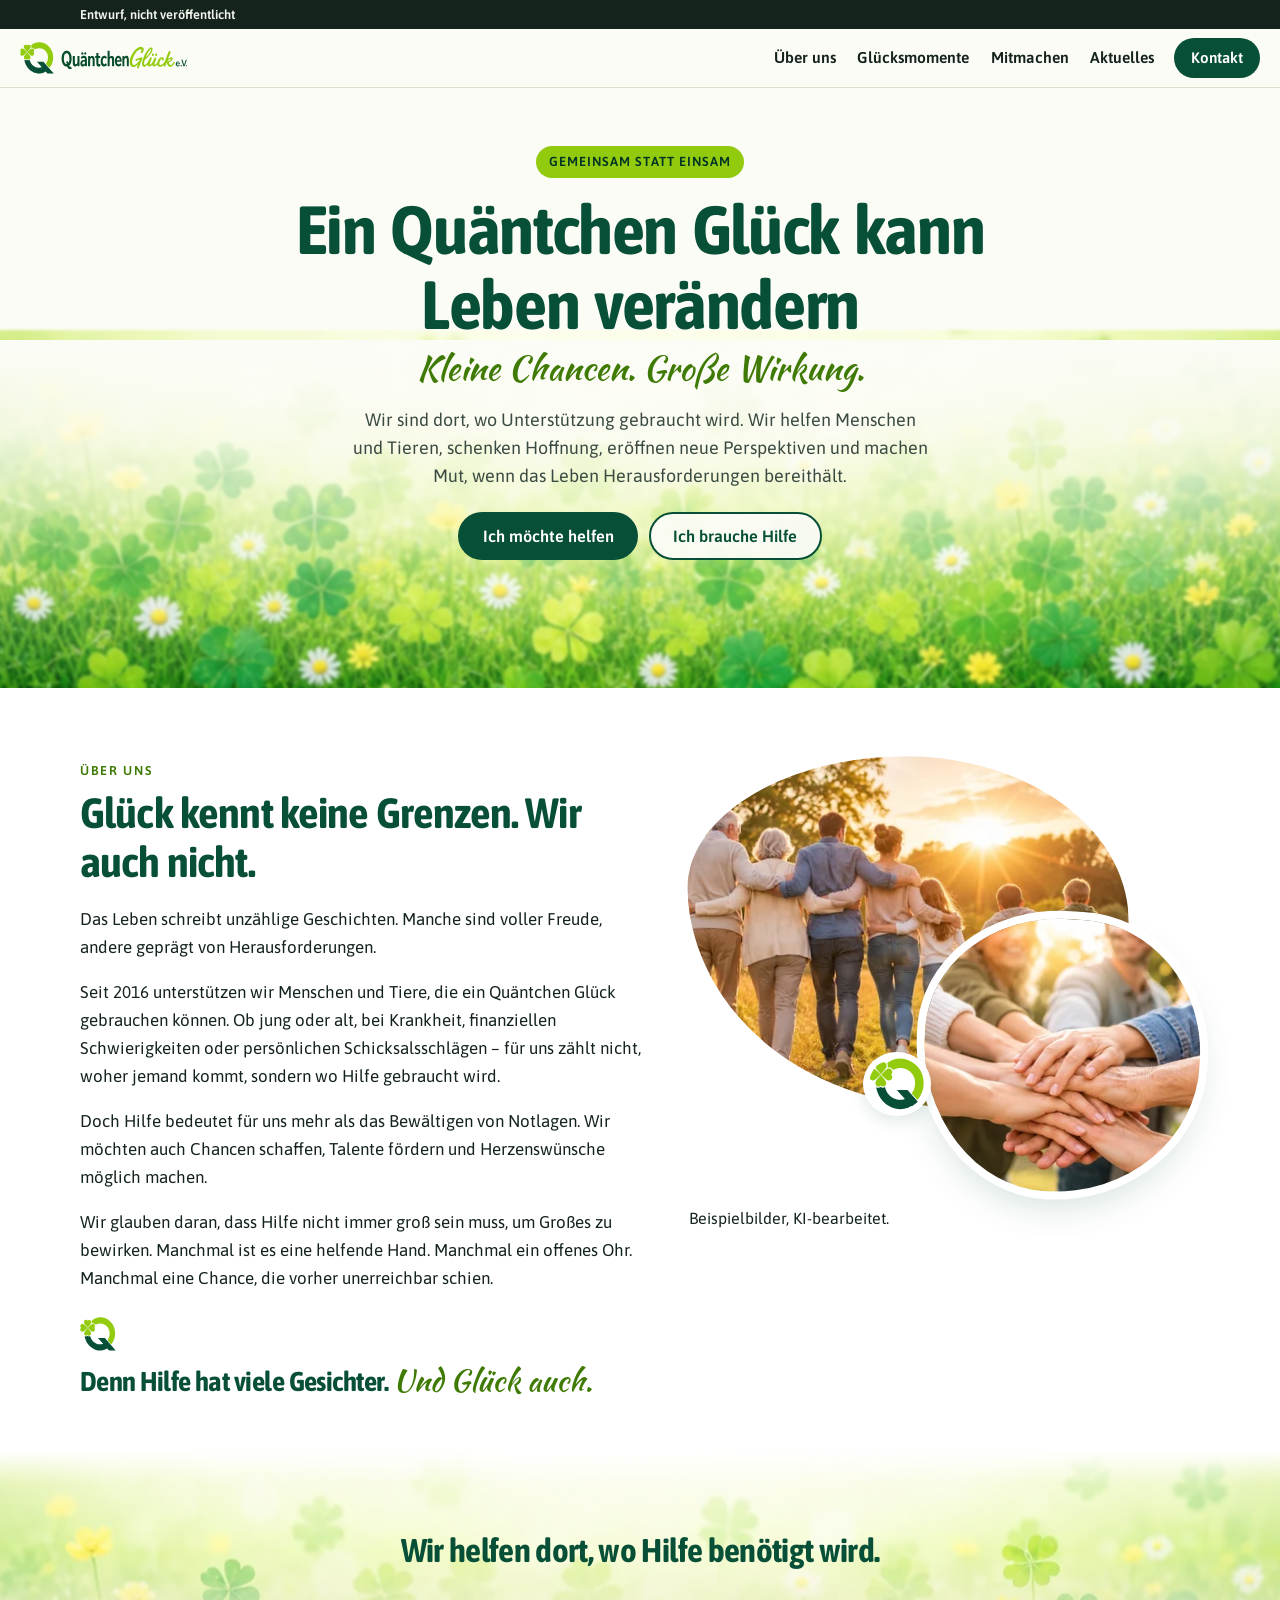
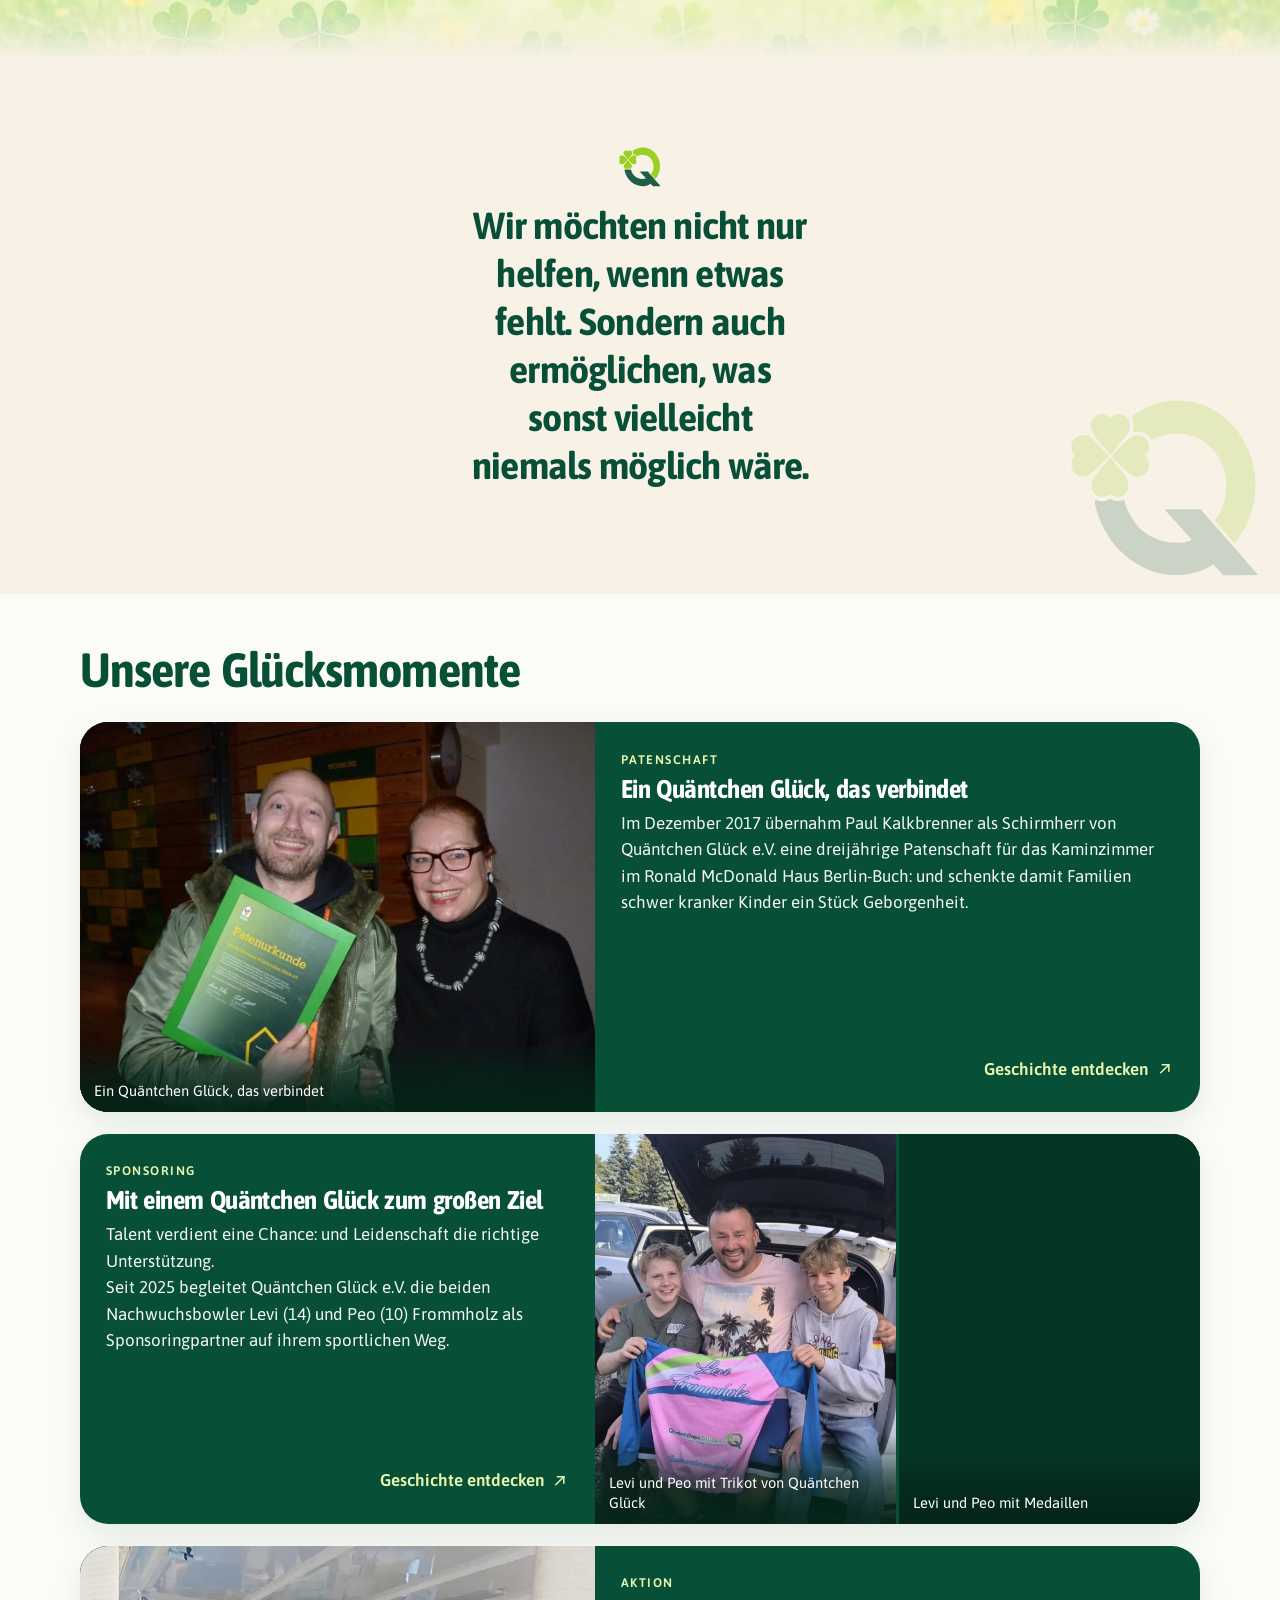
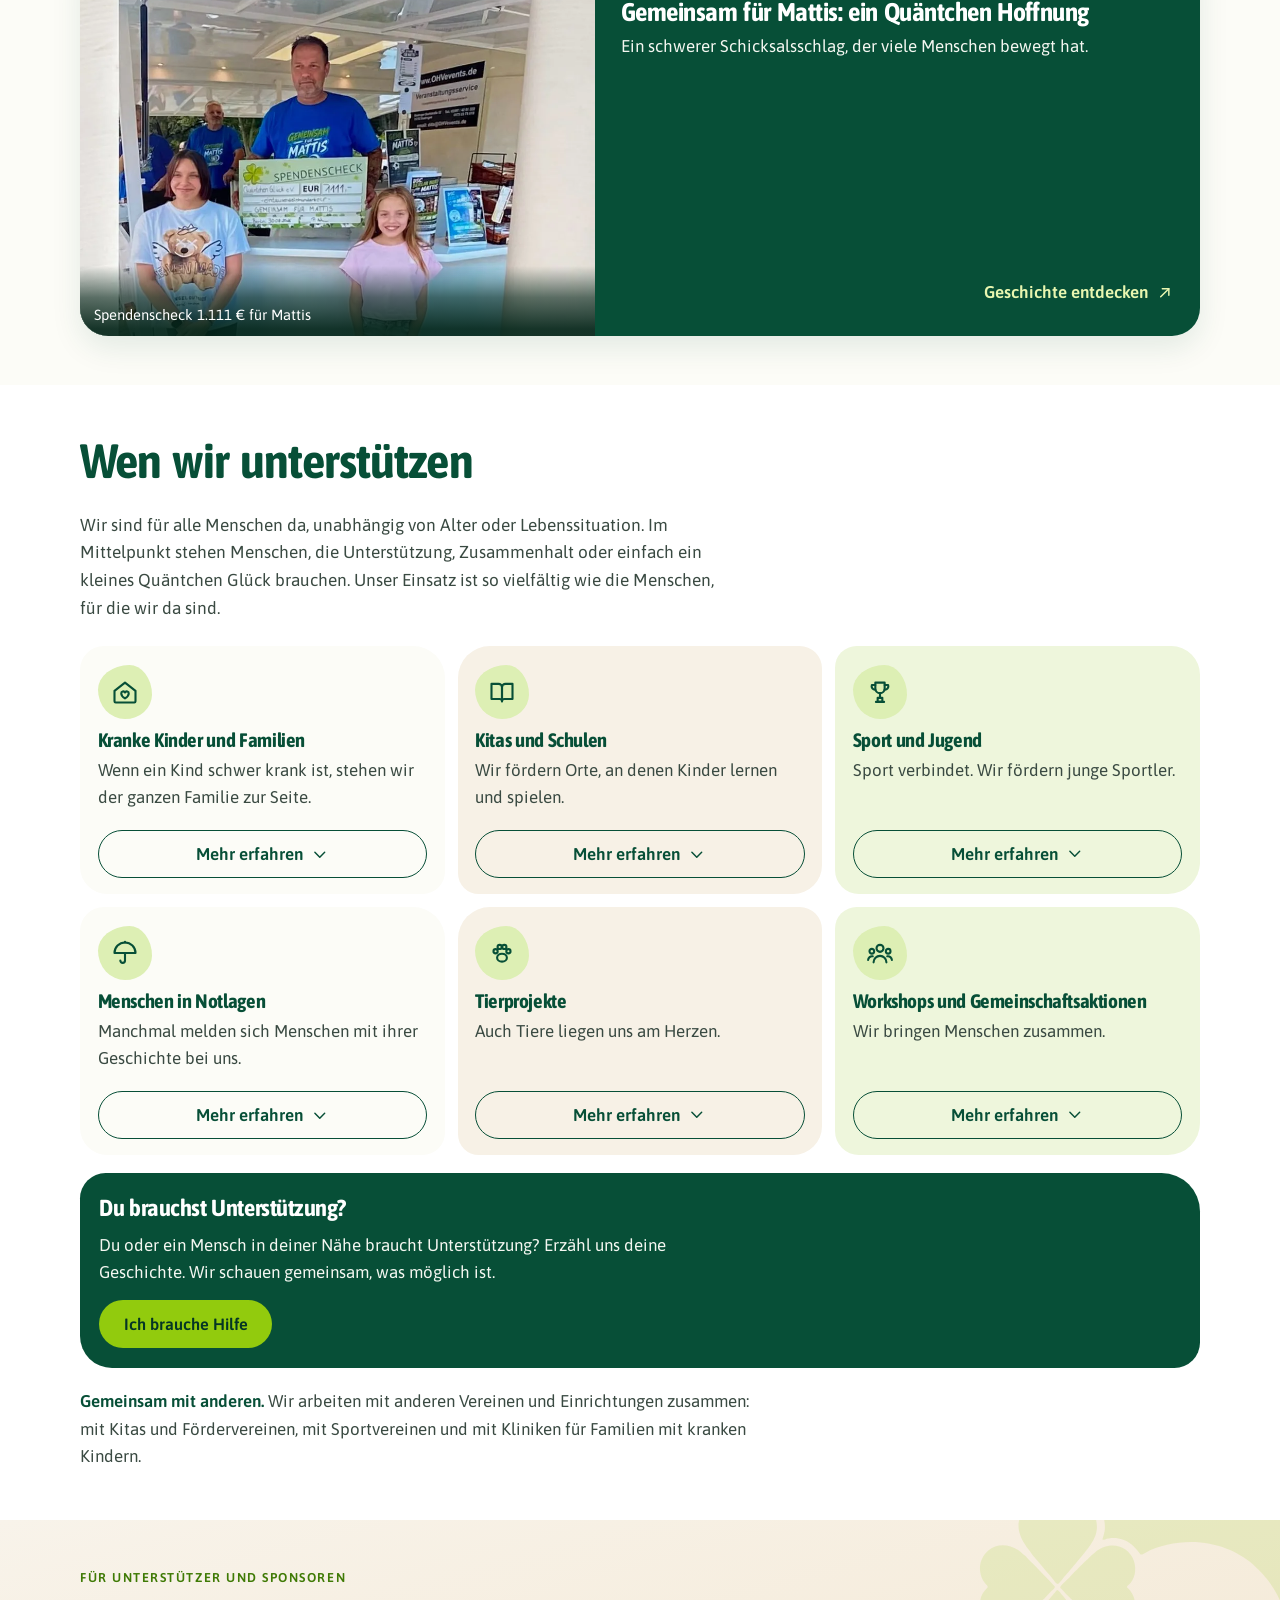
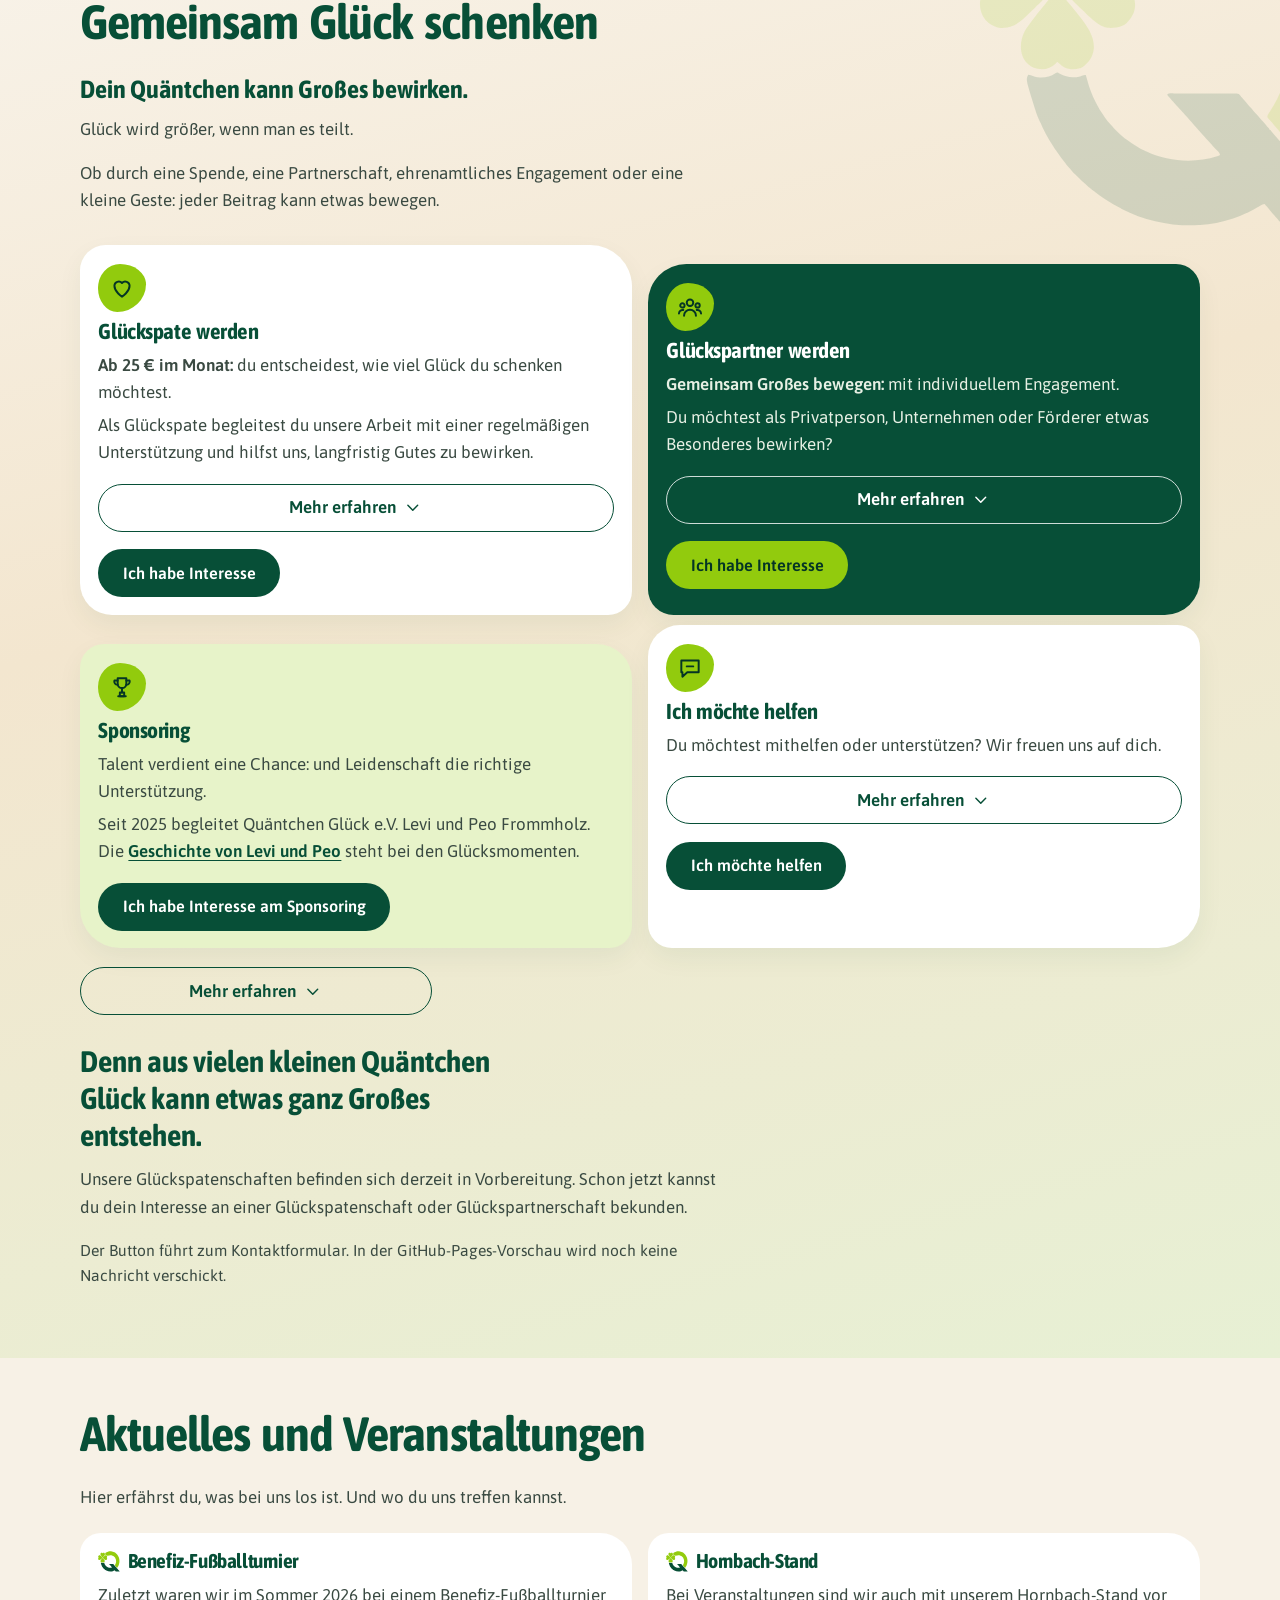
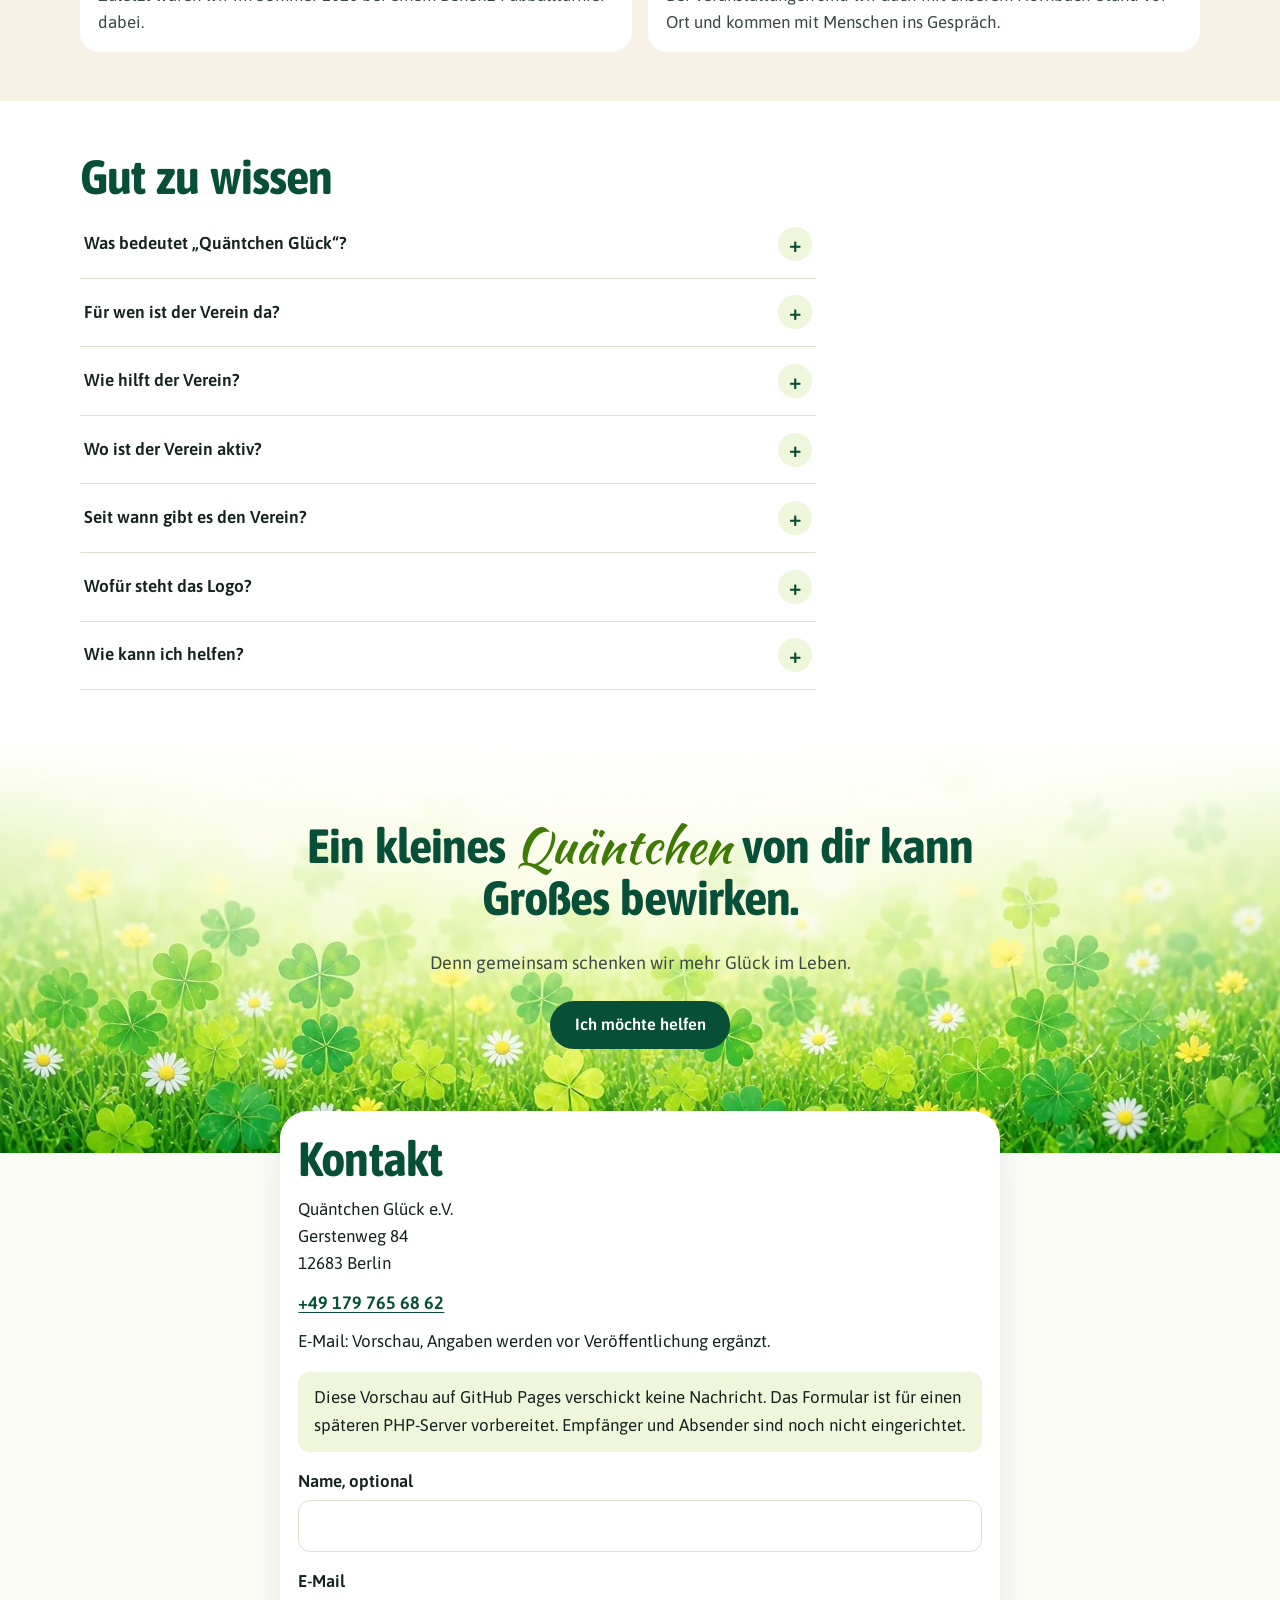
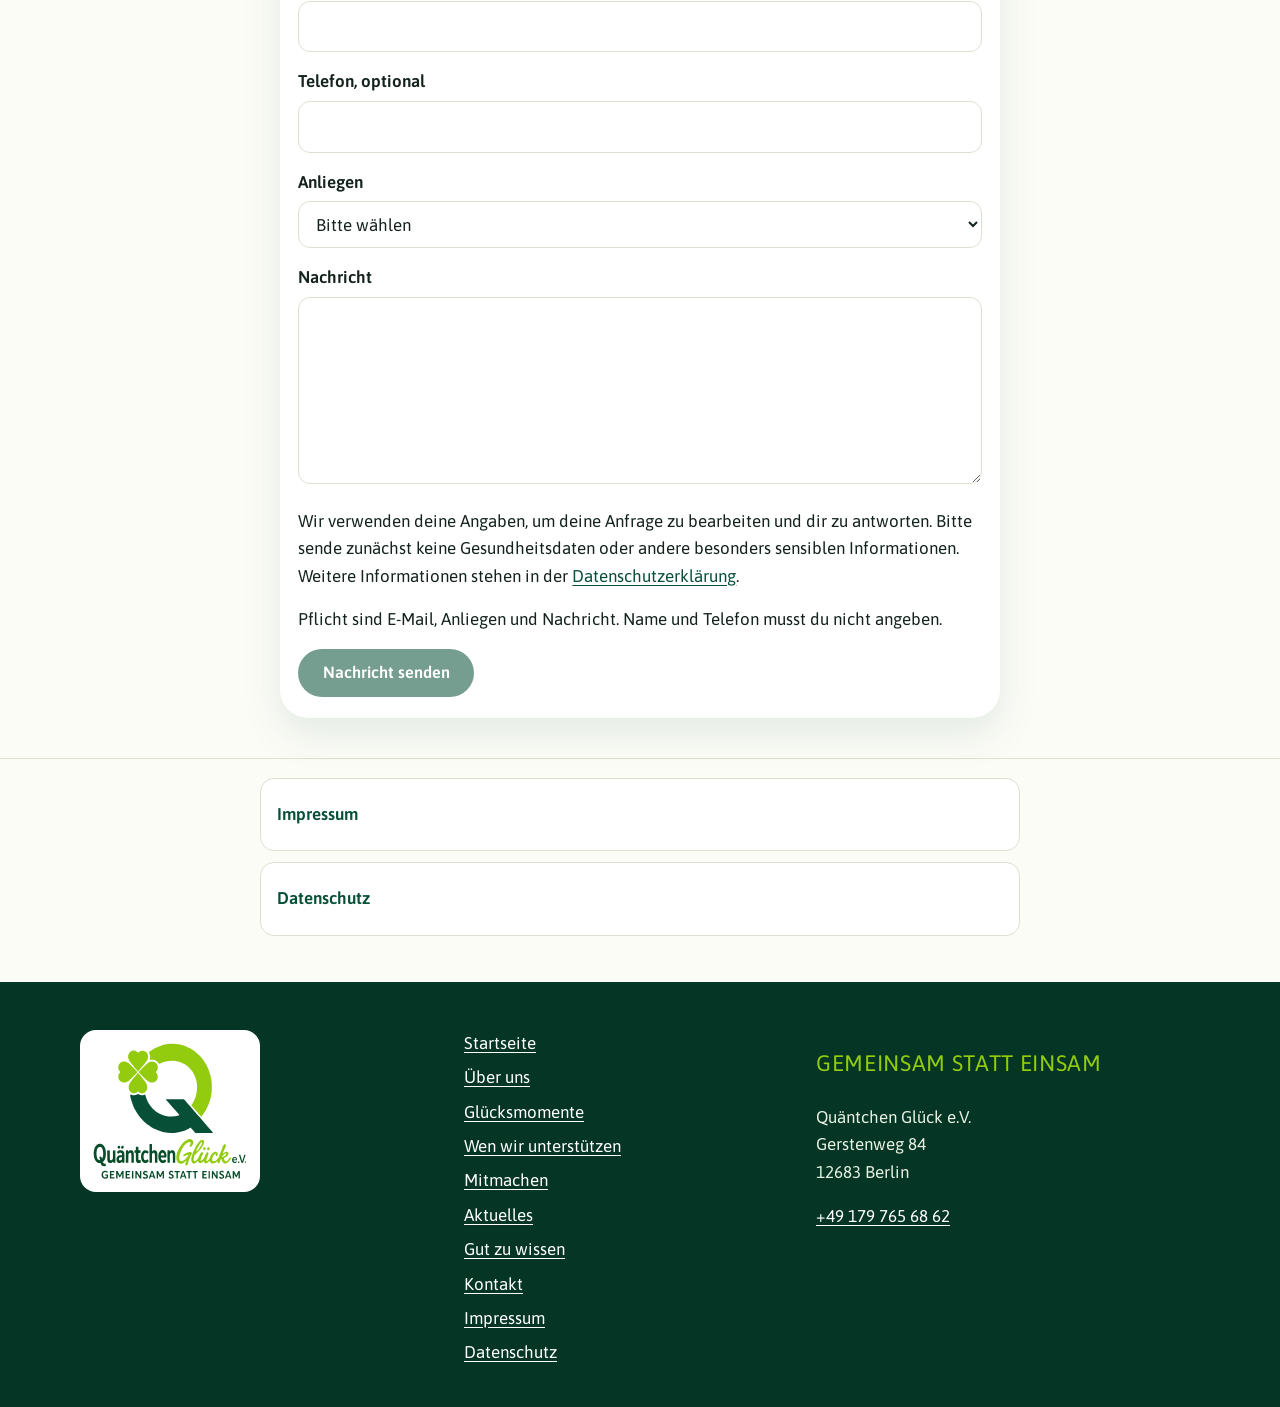
==== commit d0fc8069: "Über uns: Hände der Einheit statt Hoffnung in kleinen Händen Die Bildkomposition zeigt die übereinan" ====
--- a/index.html
+++ b/index.html
@@ -103,10 +103,10 @@
       <div class="ueber-bilder">
       <!-- Bildtausch: nur den Dateinamen in der jeweiligen Bildzeile ändern. Vorhanden: hoffnung-in-kleinen-haenden, gemeinsam-ins-goldene-sonnenlicht, gemeinsam-stark-haende-der-einheit -->
       <div class="ueber-bild ueber-bild-sonne">
-        <img alt="Menschen verschiedenen Alters gehen Arm in Arm über eine Wiese dem Sonnenlicht entgegen, eine Person im Rollstuhl, ein Hund läuft mit." width="1672" height="941" src="assets/img/ki/ueber-uns/gemeinsam-ins-goldene-sonnenlicht-1024.webp" srcset="assets/img/ki/ueber-uns/gemeinsam-ins-goldene-sonnenlicht-640.webp 640w, assets/img/ki/ueber-uns/gemeinsam-ins-goldene-sonnenlicht-1024.webp 1024w, assets/img/ki/ueber-uns/gemeinsam-ins-goldene-sonnenlicht-1600.webp 1600w" sizes="(min-width: 960px) 520px, 86vw">
+        <img alt="Menschen verschiedenen Alters gehen Arm in Arm über eine Wiese dem Sonnenlicht entgegen, eine Person im Rollstuhl, ein Hund läuft mit." width="2048" height="1152" src="assets/img/ki/ueber-uns/gemeinsam-ins-goldene-sonnenlicht-1024.webp" srcset="assets/img/ki/ueber-uns/gemeinsam-ins-goldene-sonnenlicht-640.webp 640w, assets/img/ki/ueber-uns/gemeinsam-ins-goldene-sonnenlicht-1024.webp 1024w, assets/img/ki/ueber-uns/gemeinsam-ins-goldene-sonnenlicht-1600.webp 1600w" sizes="(min-width: 960px) 520px, 86vw">
       </div>
       <div class="ueber-bild ueber-bild-haende">
-        <img alt="Hände halten Erde, aus der ein Kleeblatt wächst, im warmen Licht." width="1693" height="929" src="assets/img/ki/ueber-uns/hoffnung-in-kleinen-haenden-1024.webp" srcset="assets/img/ki/ueber-uns/hoffnung-in-kleinen-haenden-640.webp 640w, assets/img/ki/ueber-uns/hoffnung-in-kleinen-haenden-1024.webp 1024w, assets/img/ki/ueber-uns/hoffnung-in-kleinen-haenden-1600.webp 1600w" sizes="(min-width: 960px) 280px, 54vw">
+        <img alt="Hände verschiedenen Alters liegen übereinander, dahinter lächeln Menschen im warmen Licht." width="2048" height="1152" src="assets/img/ki/ueber-uns/gemeinsam-stark-haende-der-einheit-1024.webp" srcset="assets/img/ki/ueber-uns/gemeinsam-stark-haende-der-einheit-640.webp 640w, assets/img/ki/ueber-uns/gemeinsam-stark-haende-der-einheit-1024.webp 1024w, assets/img/ki/ueber-uns/gemeinsam-stark-haende-der-einheit-1600.webp 1600w" sizes="(min-width: 960px) 280px, 54vw">
       </div>
       <img class="ueber-siegel" src="assets/img/quaentchen-glueck-logo-bildmarke.svg" width="755" height="712" alt="">
       </div>
--- a/assets/css/entwurf.css
+++ b/assets/css/entwurf.css
@@ -114,7 +114,7 @@
 .ueber-bild-sonne{left:0;top:0;width:86%;height:80%;border-radius:48% 52% 40% 60% / 36% 48% 52% 64%;transform:rotate(-2deg)}
 .ueber-bild-sonne img{object-position:center 42%}
 .ueber-bild-haende{right:0;bottom:4px;width:54%;height:62%;border-radius:50% 46% 54% 48% / 44% 50% 50% 56%;z-index:1;transform:rotate(3deg);box-shadow:0 0 0 8px var(--weiss),0 16px 34px rgba(7,79,55,.16)}
-.ueber-bild-haende img{object-position:center 40%}
+.ueber-bild-haende img{object-position:center 54%}
 .ueber-siegel{position:absolute;z-index:2;width:58px;height:auto;left:36%;bottom:16%;background:var(--weiss);border-radius:50%;padding:6px;box-shadow:0 6px 16px rgba(7,79,55,.12)}
 .bild-hinweis{margin:.7rem 0 0;color:var(--text);font-size:1rem;line-height:1.4}
 @media (prefers-reduced-motion:no-preference){
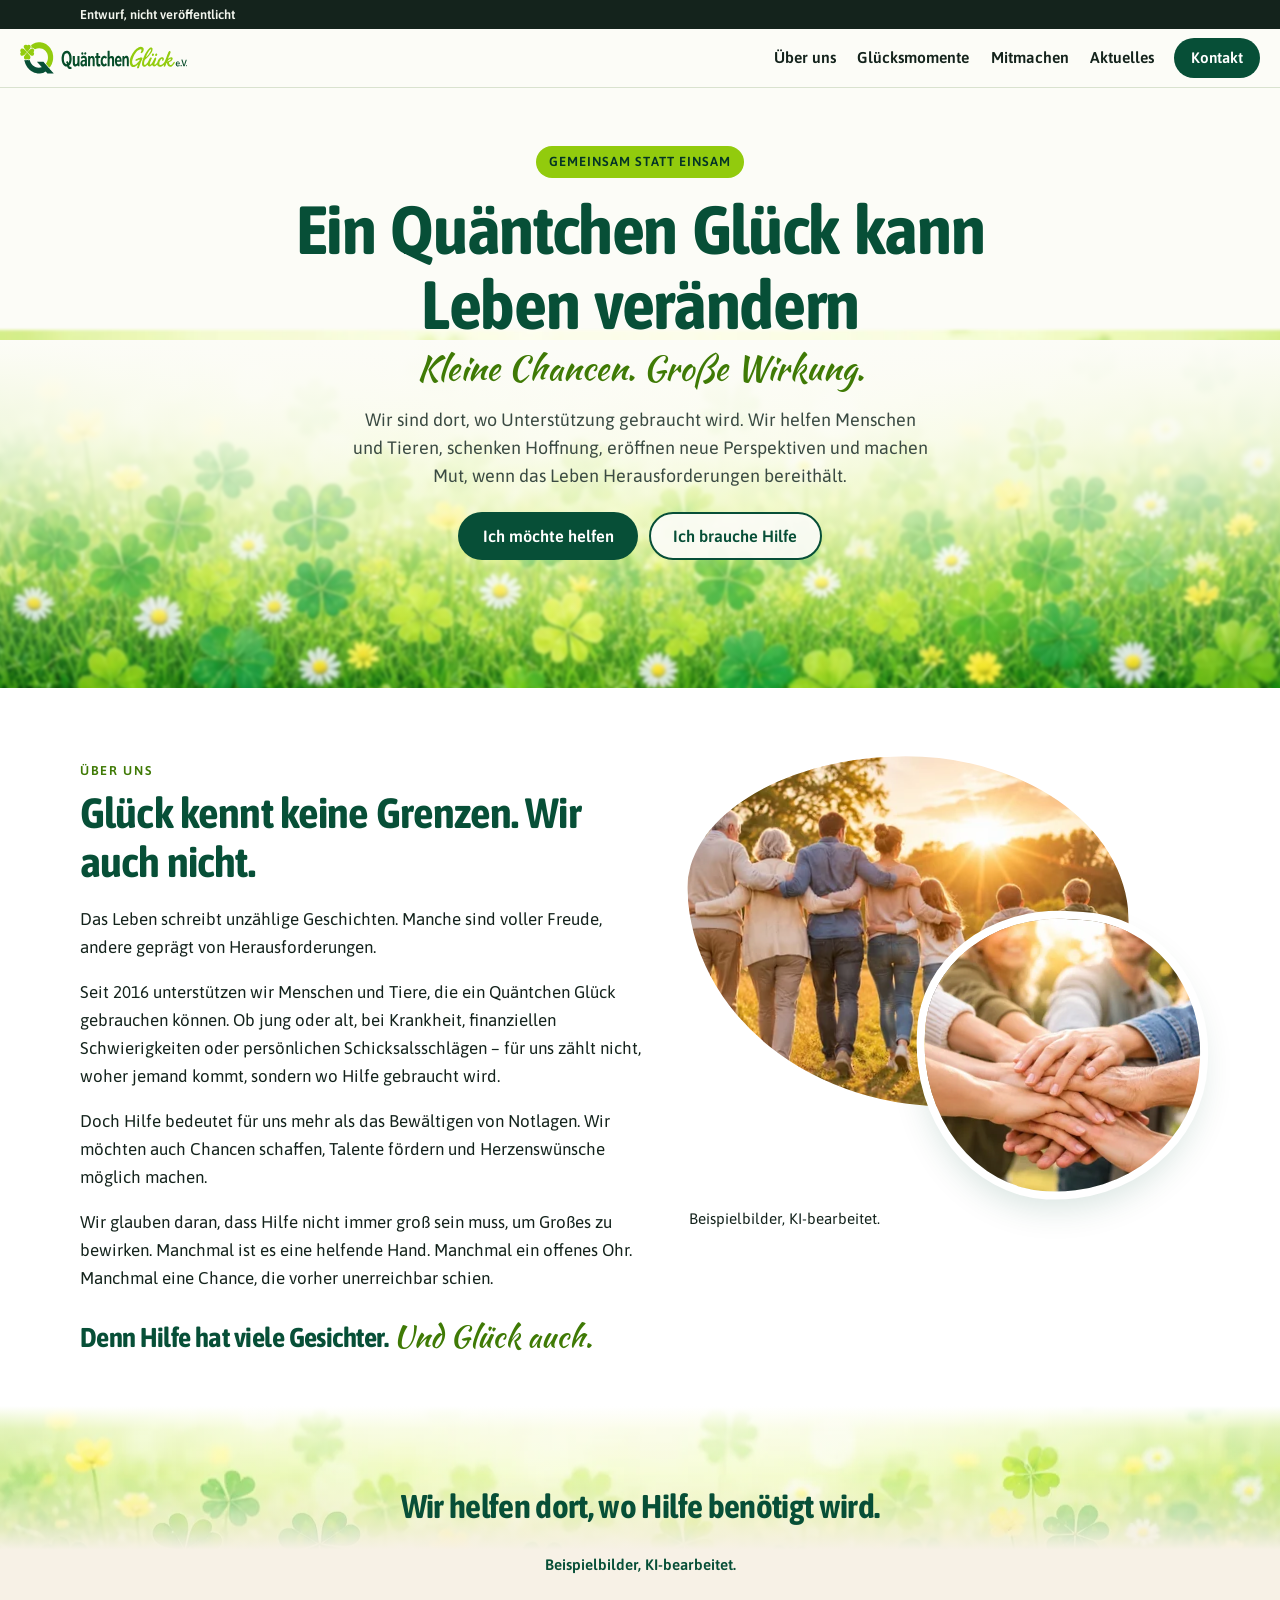
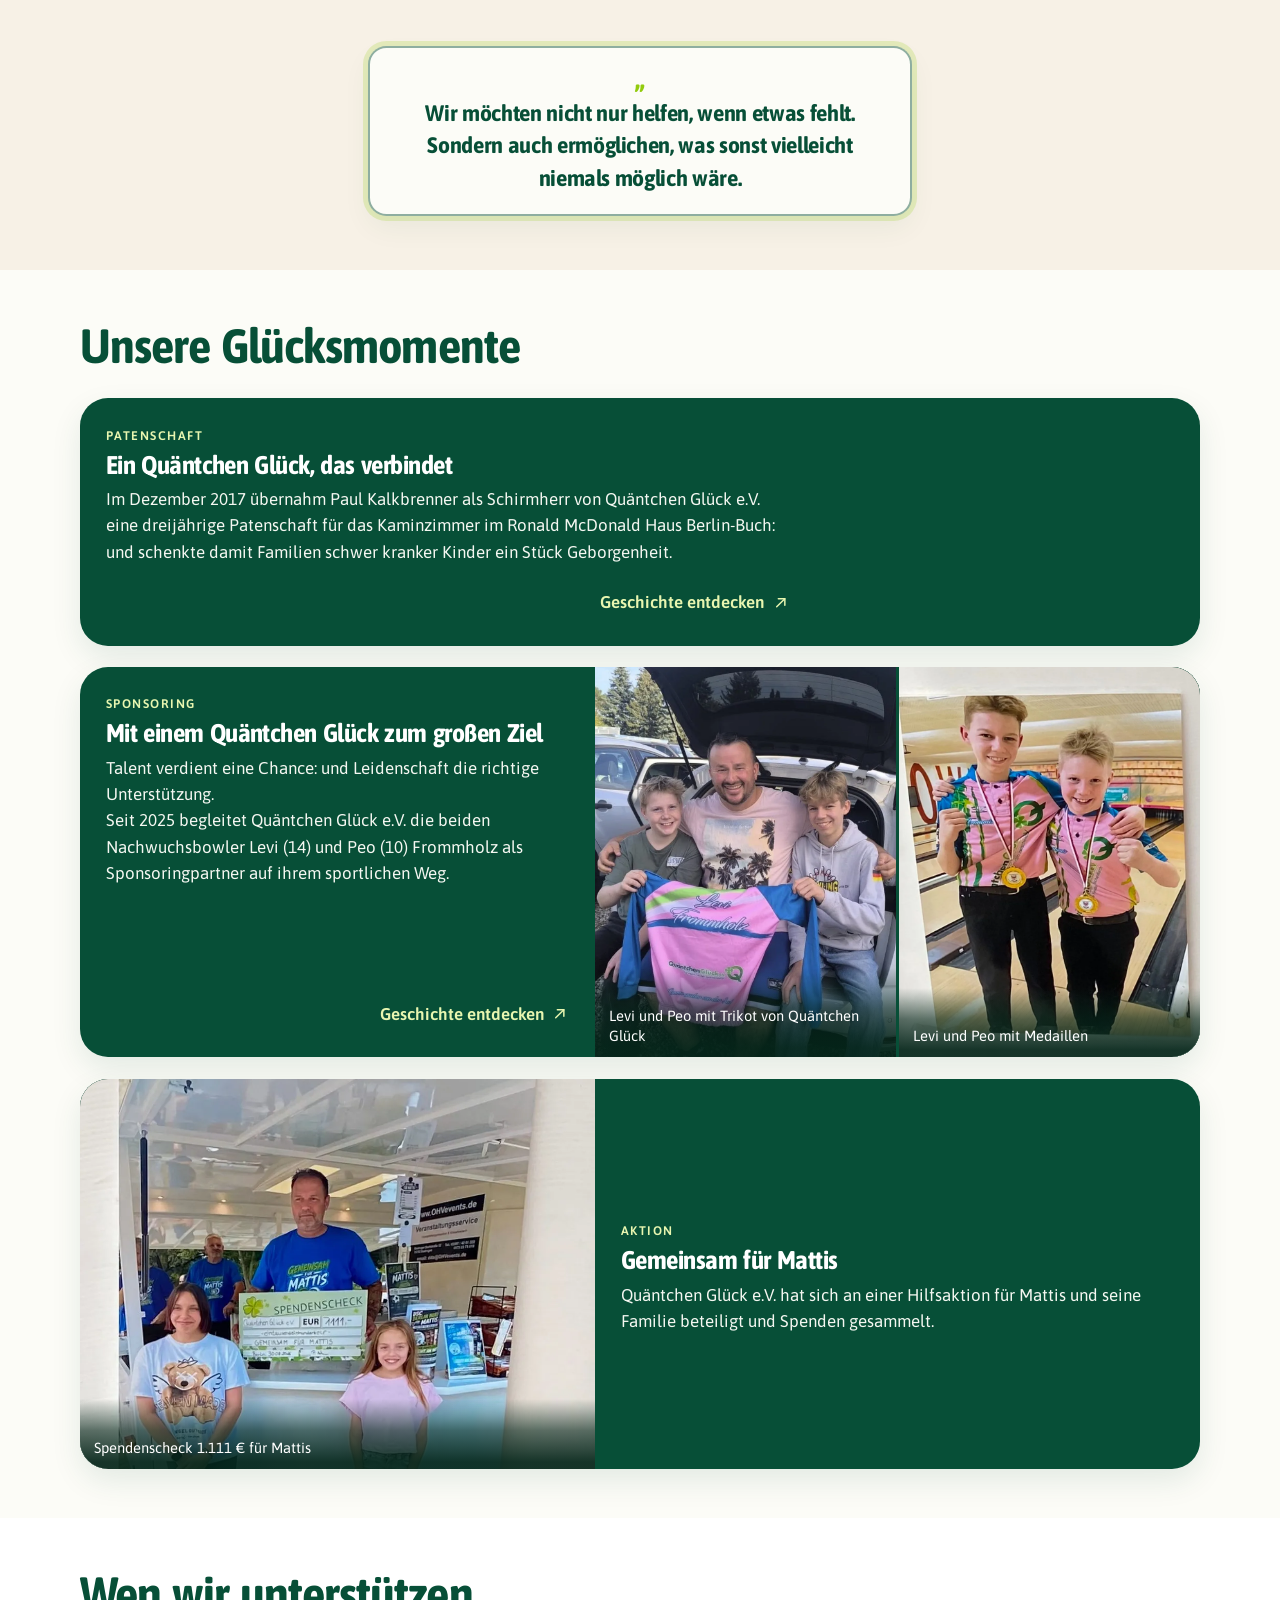
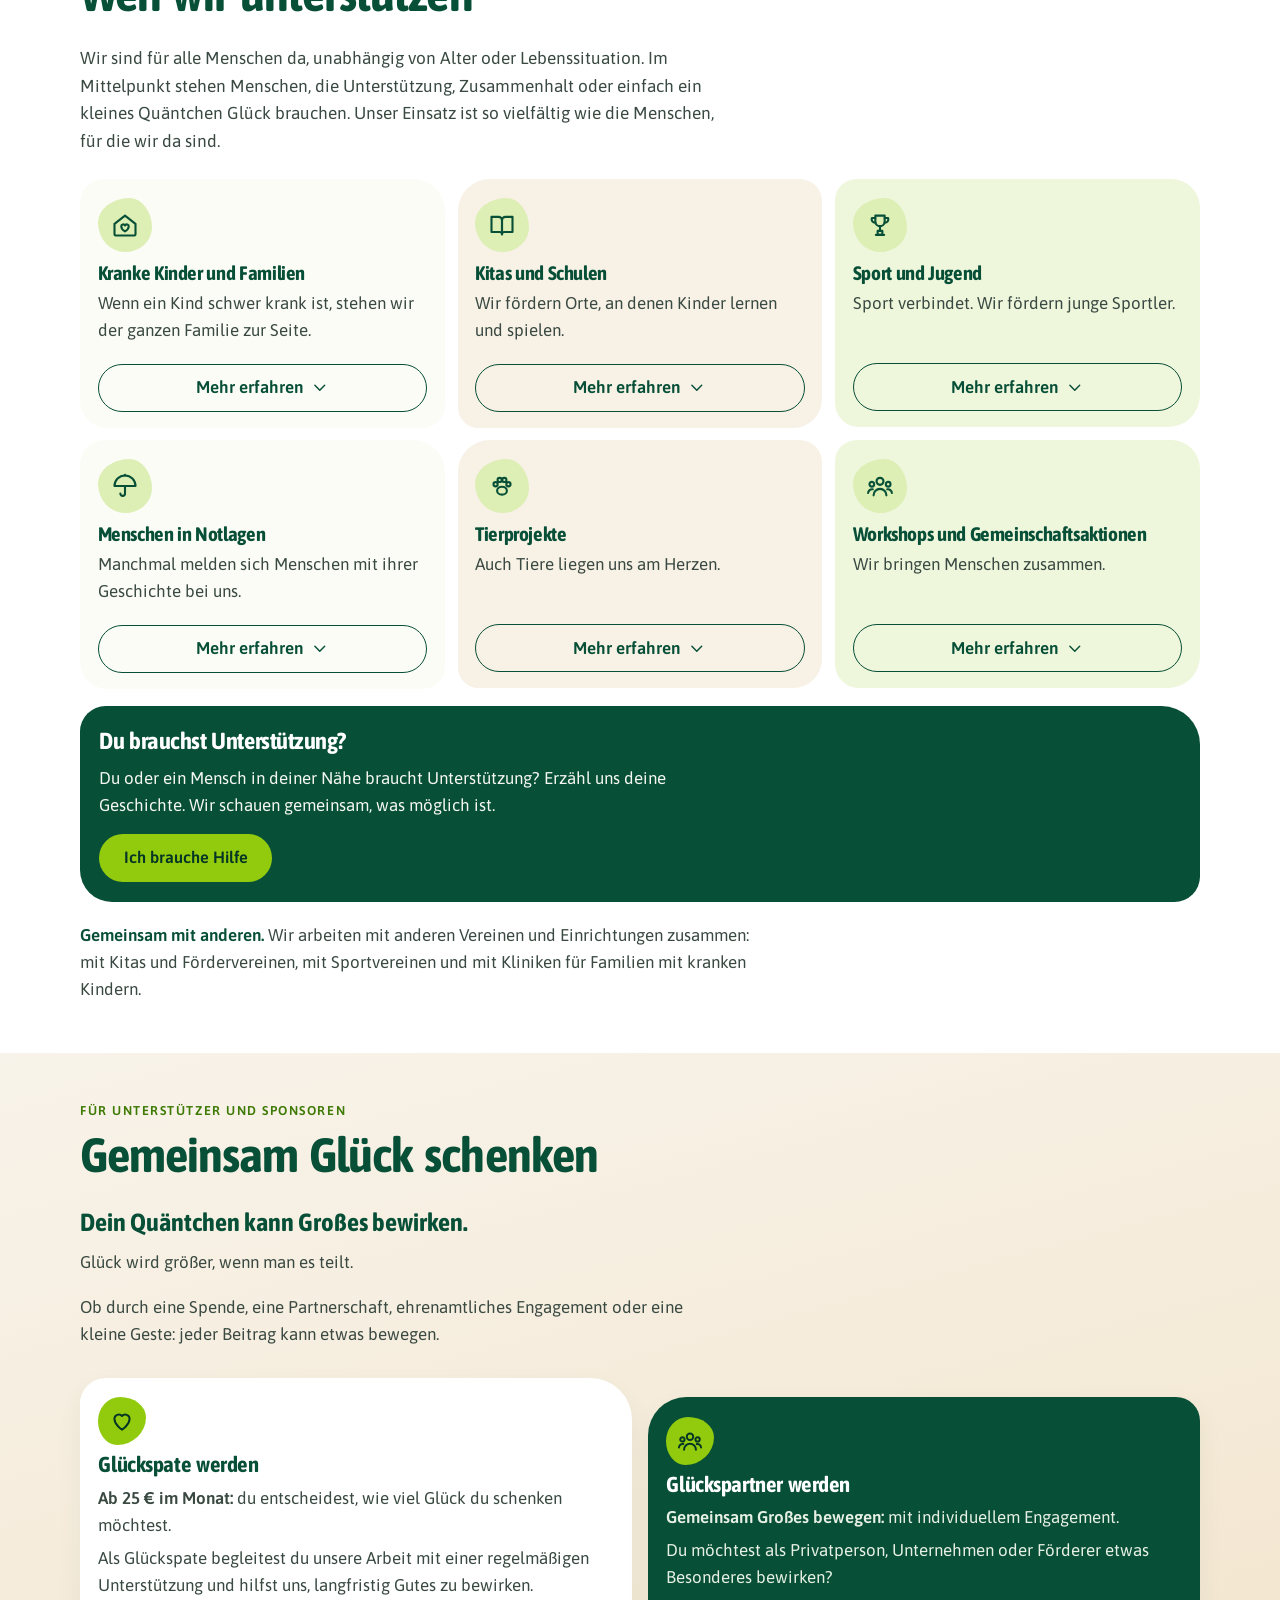
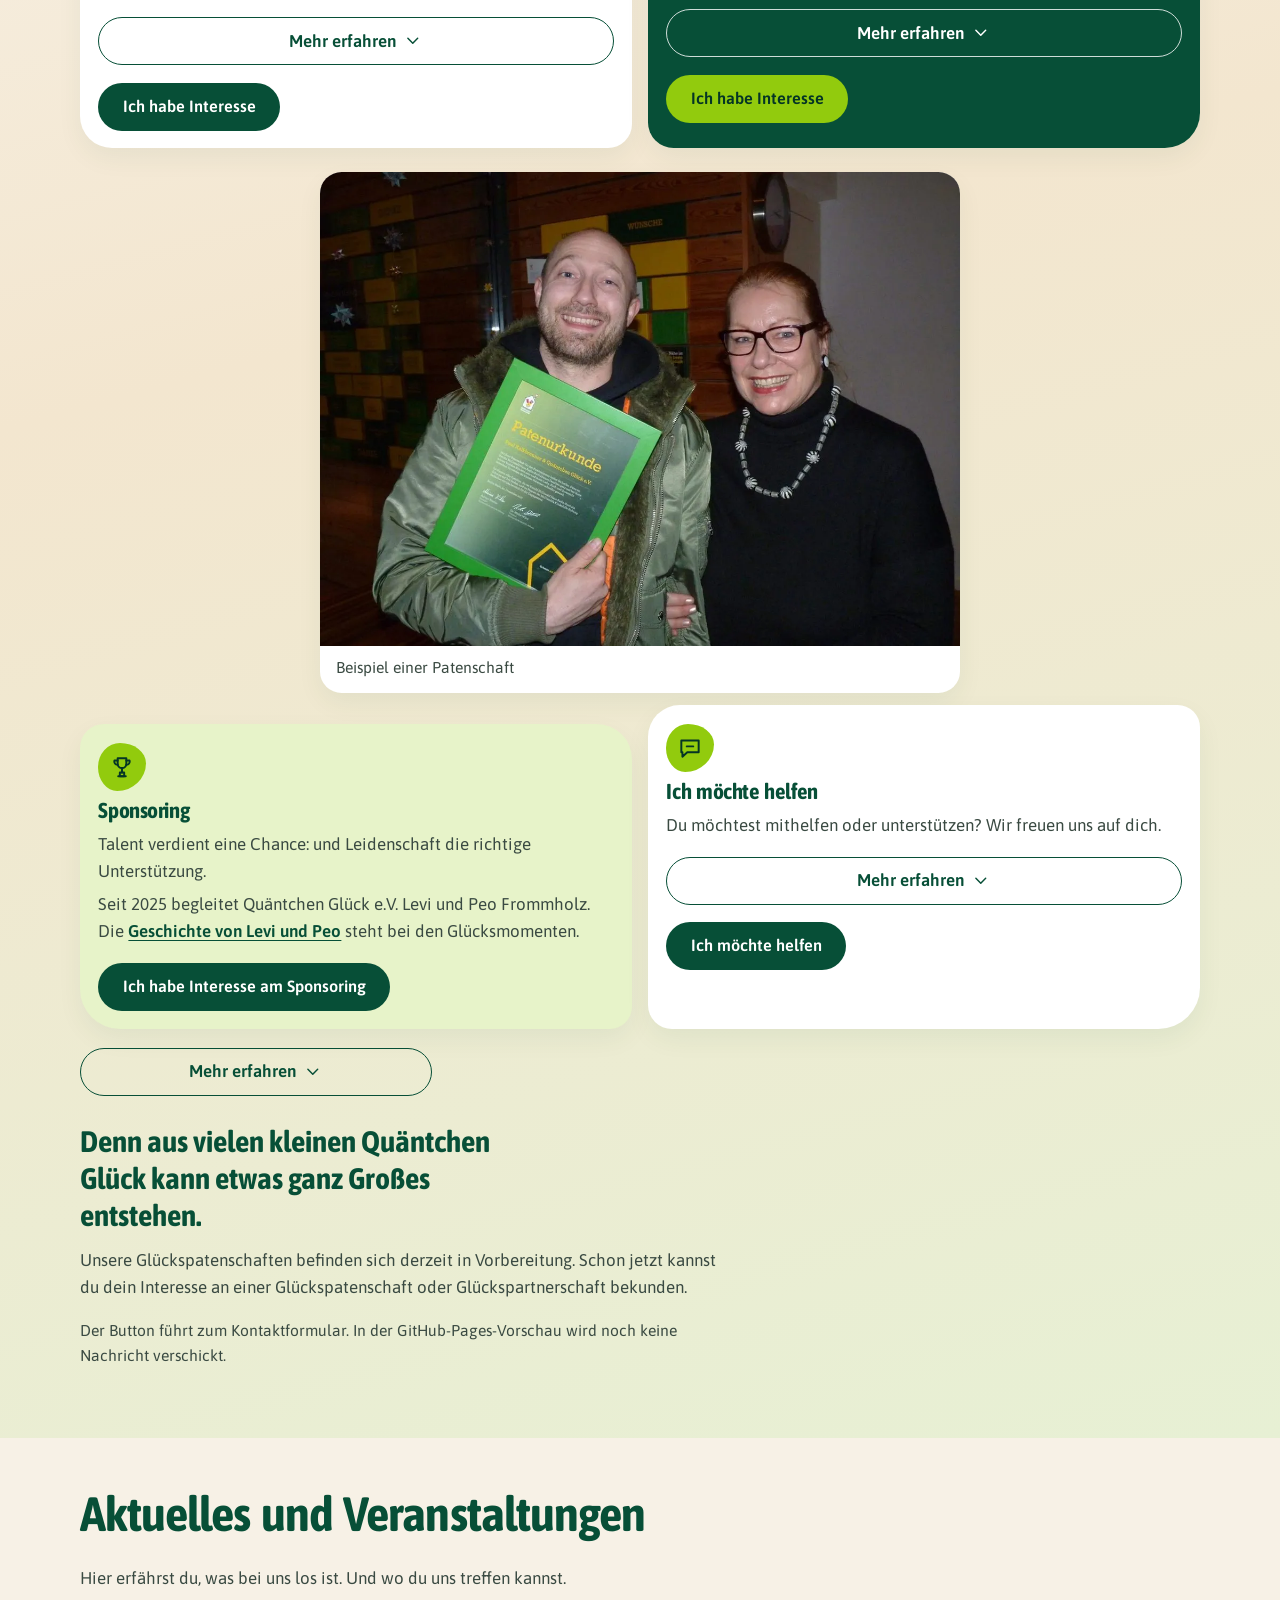
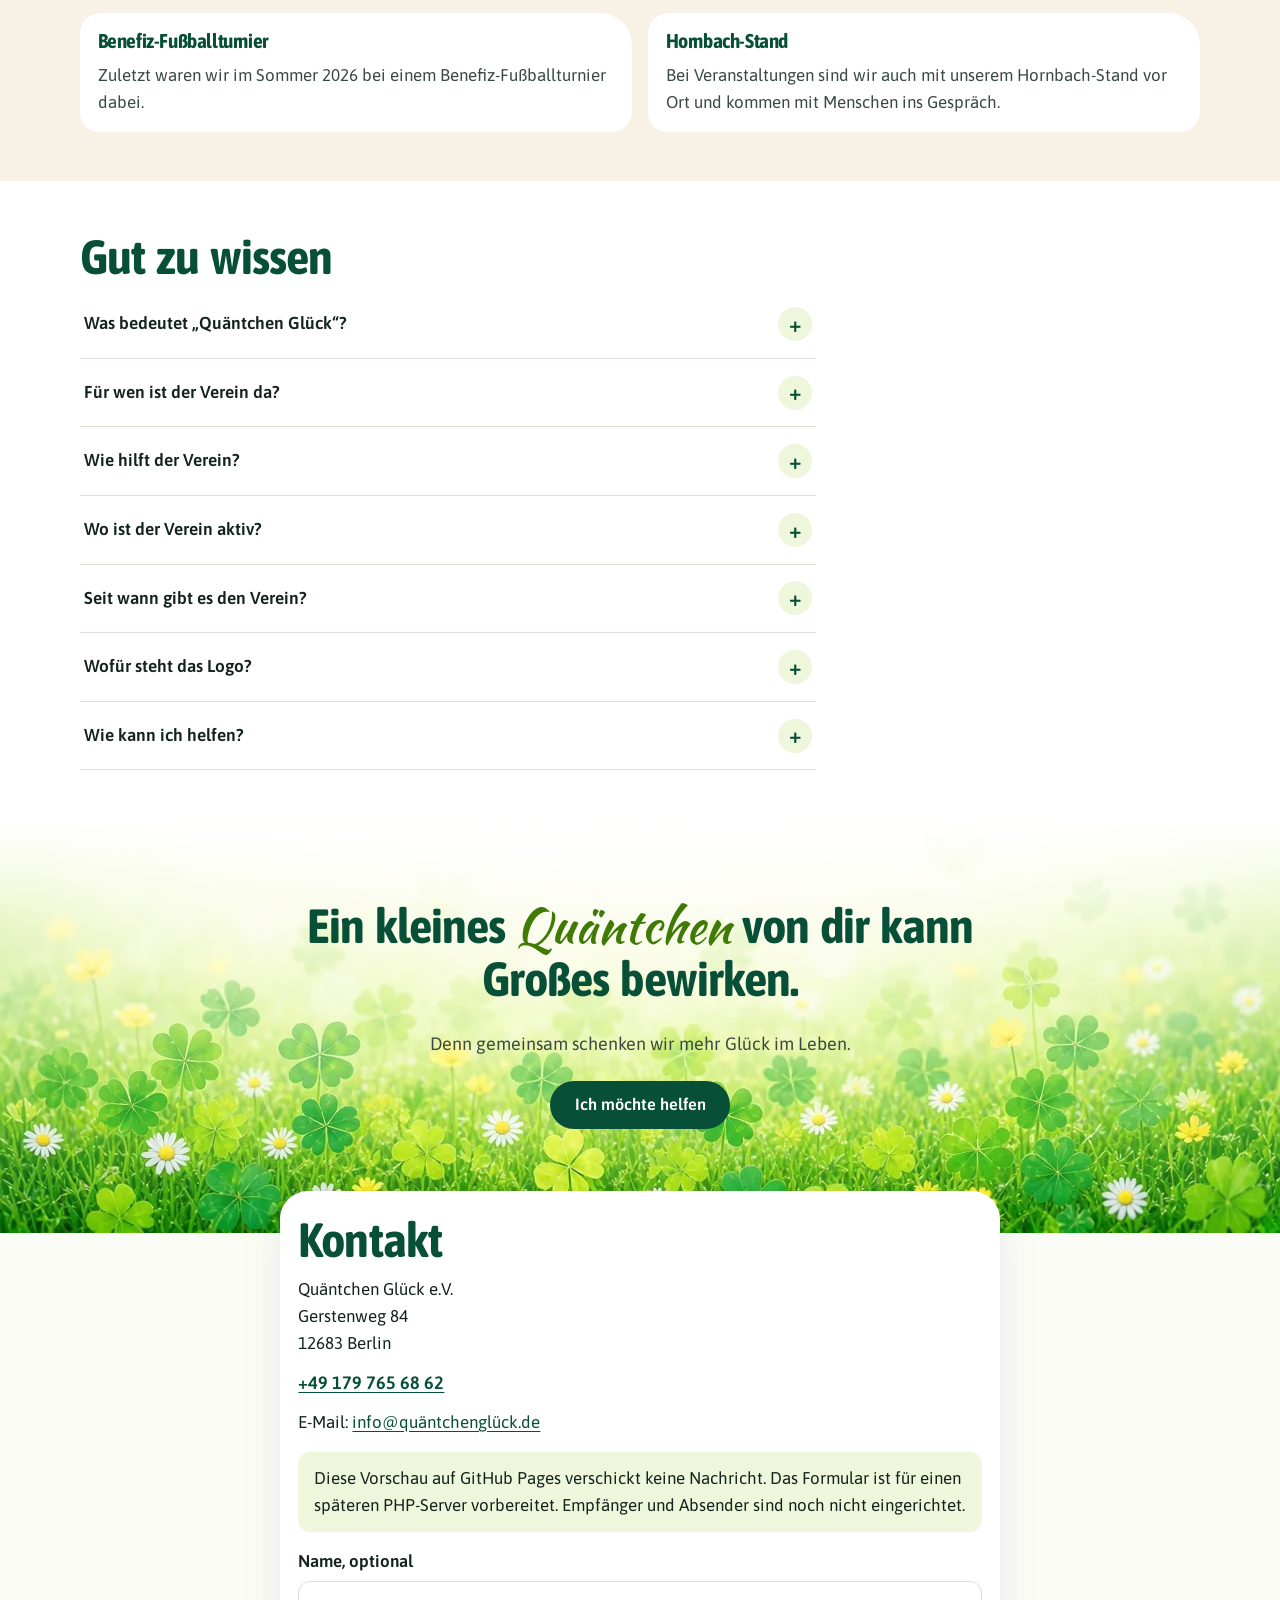
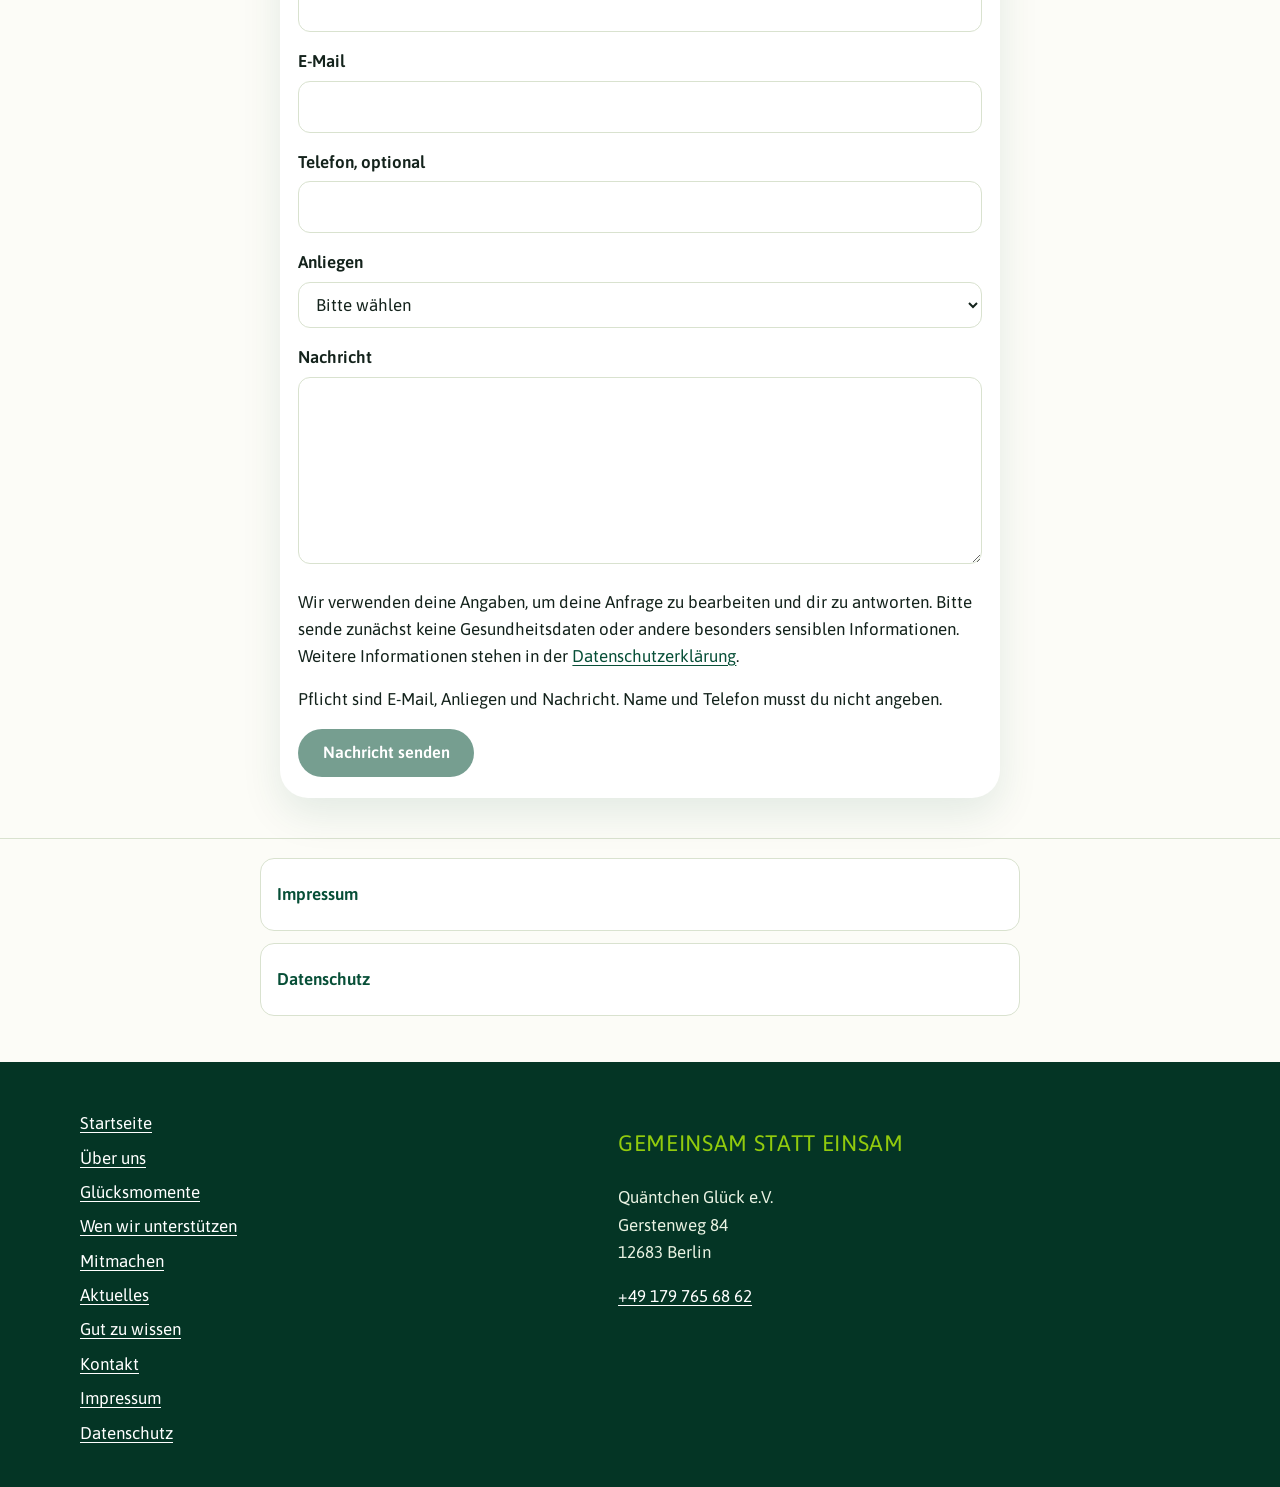
==== commit edcdcb95: "Kundenwünsche der Vorschau umsetzen Mattis ohne Gesundheitsangaben, Patenurkunde als Beispiel bei Pa" ====
--- a/index.html
+++ b/index.html
@@ -3,48 +3,6 @@
 <head>
 <meta charset="utf-8">
 <meta name="viewport" content="width=device-width, initial-scale=1, viewport-fit=cover">
-<script>
-/* Erstlade-Kleeblatt: bei jedem Aufruf, höchstens 1 s, ohne Cookie und ohne Speicher.
-   Ohne dieses Script bleibt die Seite sichtbar (.qg-lader ist per CSS ausgeblendet).
-   reduced-motion: kein Overlay. Es wird nicht auf Bilder oder Schriften gewartet. */
-(function(){
-  var root=document.documentElement,fertig=false;
-  function weg(){
-    if(fertig)return;
-    fertig=true;
-    try{root.classList.remove('qg-erstladen')}catch(e){}
-    function wegEl(){try{var el=document.querySelector('.qg-lader');if(el&&el.parentNode)el.parentNode.removeChild(el)}catch(e){}}
-    if(document.body)wegEl();else document.addEventListener('DOMContentLoaded',wegEl);
-    try{performance.mark('qg-lader-ende');performance.measure('qg-lader','qg-lader-start','qg-lader-ende')}catch(e){}
-  }
-  try{
-    if(window.matchMedia&&matchMedia('(prefers-reduced-motion: reduce)').matches)return;
-    try{performance.mark('qg-lader-start')}catch(e){}
-    root.classList.add('qg-erstladen');
-    var t0=Date.now();
-    setTimeout(weg,1000);
-    document.addEventListener('visibilitychange',function(){
-      if(document.visibilityState==='visible'&&Date.now()-t0>=1000)weg();
-    });
-    window.addEventListener('pageshow',function(ev){
-      if(ev.persisted||Date.now()-t0>=1000)weg();
-    });
-  }catch(e){weg()}
-})();
-</script>
-<style>
-/* Kritisch im Kopf, damit das Kleeblatt vor dem ersten Paint fest liegt und ohne Script keinen Platz einnimmt. */
-.qg-lader{display:none}
-html.qg-erstladen .qg-lader{
-  display:flex;position:fixed;inset:0;z-index:80;align-items:center;justify-content:center;box-sizing:border-box;overflow:hidden;
-  padding:env(safe-area-inset-top) env(safe-area-inset-right) env(safe-area-inset-bottom) env(safe-area-inset-left);
-  background:#FCFCF7;pointer-events:none;animation:qg-lader-aus 1s linear forwards;
-}
-html.qg-erstladen .qg-lader .qg-klee{flex:none;width:clamp(4.25rem,20vw,6.75rem);max-width:42vw;min-width:0;height:auto;animation:qg-klee-hauch 1s ease-out}
-@keyframes qg-lader-aus{0%,62%{opacity:1;visibility:visible}88%,100%{opacity:0;visibility:hidden}}
-@keyframes qg-klee-hauch{from{transform:rotate(-7deg) scale(.94)}to{transform:rotate(6deg) scale(1)}}
-@media (prefers-reduced-motion:reduce){html.qg-erstladen .qg-lader{display:none!important;animation:none!important}}
-</style>
 <title>Quäntchen Glück e.V. | Gemeinsam statt einsam</title>
 <meta name="description" content="Gemeinsam statt einsam. Quäntchen Glück ist für alle Menschen da, unabhängig von Alter oder Lebenssituation. Manchmal kann schon ein kleiner Anstoß viel verändern.">
 <meta name="robots" content="noindex, nofollow">
@@ -57,11 +15,10 @@
 <link rel="preload" href="assets/fonts/Asap-Regular.woff2" as="font" type="font/woff2" crossorigin>
 <link rel="preload" href="assets/fonts/Asap-SemiBold.woff2" as="font" type="font/woff2" crossorigin>
 <link rel="preload" href="assets/fonts/KaushanScript-Regular.woff2" as="font" type="font/woff2" crossorigin>
-<link rel="stylesheet" href="assets/css/base.css?v=ofl">
-<link rel="stylesheet" href="assets/css/entwurf.css?v=redesign-4">
+<link rel="stylesheet" href="assets/css/base.css?v=ofl-2">
+<link rel="stylesheet" href="assets/css/entwurf.css?v=redesign-5">
 </head>
 <body>
-<div class="qg-lader" aria-hidden="true"><img class="qg-klee" src="assets/img/quaentchen-glueck-logo-bildmarke.svg" width="755" height="712" alt="" decoding="sync" fetchpriority="high"></div>
 <a class="skip" href="#inhalt">Zum Inhalt springen</a>
 <div class="entwurf-leiste" role="region" aria-label="Entwurfsansicht">
   <div class="wrap entwurf-inner">
@@ -108,7 +65,6 @@
       <div class="ueber-bild ueber-bild-haende">
         <img alt="Hände verschiedenen Alters liegen übereinander, dahinter lächeln Menschen im warmen Licht." width="2048" height="1152" src="assets/img/ki/ueber-uns/gemeinsam-stark-haende-der-einheit-1024.webp" srcset="assets/img/ki/ueber-uns/gemeinsam-stark-haende-der-einheit-640.webp 640w, assets/img/ki/ueber-uns/gemeinsam-stark-haende-der-einheit-1024.webp 1024w, assets/img/ki/ueber-uns/gemeinsam-stark-haende-der-einheit-1600.webp 1600w" sizes="(min-width: 960px) 280px, 54vw">
       </div>
-      <img class="ueber-siegel" src="assets/img/quaentchen-glueck-logo-bildmarke.svg" width="755" height="712" alt="">
       </div>
       <figcaption class="bild-hinweis">Beispielbilder, KI-bearbeitet.</figcaption>
     </figure>
@@ -126,10 +82,10 @@
 
 <div class="bruecke">
   <p>Wir helfen dort, wo Hilfe benötigt wird.</p>
+  <p class="bild-hinweis">Beispielbilder, KI-bearbeitet.</p>
 </div>
 
 <section class="zitat erscheint" aria-labelledby="zitat-text">
-  <img class="zitat-klee" src="assets/img/quaentchen-glueck-logo-bildmarke.svg" width="755" height="712" alt="">
   <div class="wrap zitat-inner">
     <blockquote>
       <p id="zitat-text">Wir möchten nicht nur helfen, wenn etwas fehlt. Sondern auch ermöglichen, was sonst vielleicht niemals möglich wäre.</p>
@@ -143,14 +99,7 @@
     <div class="momente-liste">
 
       <article class="moment" id="geschichte-kalkbrenner">
-        <div class="moment-grid">
-          <figure class="moment-foto">
-            <picture>
-              <source type="image/webp" srcset="assets/img/verein/patenschaft-kalkbrenner.webp">
-              <img src="assets/img/verein/patenschaft-kalkbrenner.jpg" width="1200" height="890" loading="lazy" decoding="async" alt="Paul Kalkbrenner hält eine Patenurkunde von Quäntchen Glück e.V.; daneben eine Frau.">
-            </picture>
-            <figcaption>Ein Quäntchen Glück, das verbindet</figcaption>
-          </figure>
+        <div class="moment-grid moment-nur-text">
           <div class="moment-text on-dark">
             <p class="moment-kicker">Patenschaft</p>
             <h3>Ein Quäntchen Glück, das verbindet</h3>
@@ -212,16 +161,8 @@
           </figure>
           <div class="moment-text on-dark">
             <p class="moment-kicker">Aktion</p>
-            <h3>Gemeinsam für Mattis: ein Quäntchen Hoffnung</h3>
-            <p>Ein schwerer Schicksalsschlag, der viele Menschen bewegt hat.</p>
-            <details class="geschichte">
-              <summary><span class="lbl-zu">Geschichte entdecken</span><span class="lbl-auf">Geschichte einklappen</span><svg class="icon pfeil" viewBox="0 0 24 24" aria-hidden="true" focusable="false"><path d="M7 17L17 7"/><path d="M9 7h8v8"/></svg></summary>
-              <div class="geschichte-inhalt">
-                <p>Im Juni 2026 erkrankte der zwölfjährige Mattis aus Mühlenbeck an einer lebensbedrohlichen Sepsis, infolge derer ihm beide Hände und Füße amputiert werden mussten.</p>
-                <p>Auch Quäntchen Glück e.V. beteiligte sich an der großen Hilfsaktion und sammelte Spenden, um Mattis und seine Familie bei den bevorstehenden Herausforderungen zu unterstützen.</p>
-                <p>Denn manchmal kann ein Quäntchen Glück einen großen Unterschied machen.</p>
-              </div>
-            </details>
+            <h3>Gemeinsam für Mattis</h3>
+            <p>Quäntchen Glück e.V. hat sich an einer Hilfsaktion für Mattis und seine Familie beteiligt und Spenden gesammelt.</p>
           </div>
         </div>
       </article>
@@ -315,6 +256,13 @@
         </div></details>
         <a class="btn btn-hell" href="#kontakt" data-anliegen="patenschaft">Ich habe Interesse</a>
       </article>
+      <figure class="paten-beispiel">
+        <picture>
+          <source type="image/webp" srcset="assets/img/verein/patenschaft-kalkbrenner.webp">
+          <img src="assets/img/verein/patenschaft-kalkbrenner.jpg" width="1200" height="890" loading="lazy" decoding="async" alt="Paul Kalkbrenner hält eine Patenurkunde von Quäntchen Glück e.V.; daneben eine Frau.">
+        </picture>
+        <figcaption>Beispiel einer Patenschaft</figcaption>
+      </figure>
       <article class="pfad pfad-sponsoring" id="sponsoring">
         <span class="pfad-icon" aria-hidden="true"><svg class="icon" viewBox="0 0 24 24" focusable="false"><path d="M8 4h8v5a4 4 0 0 1-8 0z"/><path d="M8 6H5a3 3 0 0 0 3 4"/><path d="M16 6h3a3 3 0 0 1-3 4"/><path d="M12 13v4"/><path d="M8.5 20.5h7"/><path d="M10 17h4v3.5h-4z"/></svg></span>
         <h3>Sponsoring</h3>
@@ -389,7 +337,7 @@
     <h2 id="kontakt-h">Kontakt</h2>
     <p>Quäntchen Glück e.V.<br>Gerstenweg 84<br>12683 Berlin</p>
     <p><a href="tel:+491797656862">+49 179 765 68 62</a></p>
-    <p>E-Mail: Vorschau, Angaben werden vor Veröffentlichung ergänzt.</p>
+    <p>E-Mail: <a href="mailto:info@xn--quntchenglck-hcb85a.de">info@quäntchenglück.de</a></p>
     <form class="kontakt-form" id="kontakt-form" onsubmit="return false" novalidate>
       <p id="kontakt-status" class="kontakt-status" role="status">Diese Vorschau auf GitHub Pages verschickt keine Nachricht. Das Formular ist für einen späteren PHP-Server vorbereitet. Empfänger und Absender sind noch nicht eingerichtet.</p>
       <div id="kontakt-fehler" class="kontakt-fehler" role="alert" hidden></div>
@@ -419,7 +367,7 @@
         <dt>Anschrift</dt><dd>Gerstenweg 84, 12683 Berlin</dd>
         <dt>Vertreten durch den Vorstand</dt><dd>Vorschau: Angaben werden vor Veröffentlichung ergänzt.</dd>
         <dt>Registereintrag</dt><dd>Vorschau: Angaben werden vor Veröffentlichung ergänzt.</dd>
-        <dt>Elektronische Kontaktaufnahme</dt><dd><a href="tel:+491797656862">+49 179 765 68 62</a><br>E-Mail: Vorschau: Angaben werden vor Veröffentlichung ergänzt.</dd>
+        <dt>Elektronische Kontaktaufnahme</dt><dd><a href="tel:+491797656862">+49 179 765 68 62</a><br>E-Mail: <a href="mailto:info@xn--quntchenglck-hcb85a.de">info@quäntchenglück.de</a></dd>
         <dt>Domain</dt><dd>www.quäntchenglück.de. Diese Vorschau wird über GitHub Pages ausgeliefert.</dd>
         <dt>Verantwortlich für den Inhalt</dt><dd>Vorschau: Angaben werden vor Veröffentlichung ergänzt.</dd>
         <dt>Diese Vorschau</dt><dd>Nicht für Suchmaschinen vorgesehen. Auslieferung: GitHub Pages.</dd>
@@ -431,12 +379,12 @@
       
       <p>Dieser Text beschreibt nur die hier sichtbare Vorschau und das vorbereitete, hier nicht aktive Formular. Er ist keine Rechtsberatung. Quellen: <a href="https://www.gesetze-im-internet.de/ddg/__5.html">§ 5 DDG</a>, <a href="https://eur-lex.europa.eu/legal-content/DE/TXT/?uri=CELEX:32016R0679">DSGVO</a>, <a href="https://www.gesetze-im-internet.de/ttdsg/__25.html">§ 25 TDDDG</a>.</p>
       <h3>Verantwortlicher</h3>
-      <p>Quäntchen Glück e.V., Gerstenweg 84, 12683 Berlin. Datenschutzadresse: Vorschau: Angaben werden vor Veröffentlichung ergänzt.</p>
+      <p>Quäntchen Glück e.V., Gerstenweg 84, 12683 Berlin. Datenschutzadresse: <a href="mailto:info@xn--quntchenglck-hcb85a.de">info@quäntchenglück.de</a></p>
       <h3>Diese Vorschau</h3>
       <p>Die Seitenfassung wird über GitHub Pages ausgeliefert. GitHub Pages ist ein statischer Host. Die Dokumentation „What is GitHub Pages“ sagt: beim Besuch wird die IP-Adresse protokolliert und zu Sicherheitszwecken gespeichert, auch ohne Anmeldung bei GitHub. Quelle: <a href="https://docs.github.com/en/pages/getting-started-with-github-pages/what-is-github-pages">What is GitHub Pages</a>, Abschnitt Data collection. Dieselbe Seite nennt keine feste Aufbewahrungsdauer für diese Sicherheitsprotokolle. Eine Frist wird hier nicht angegeben. Die <a href="https://docs.github.com/en/site-policy/privacy-policies/github-general-privacy-statement">allgemeine Datenschutzerklärung von GitHub</a> beschreibt eine internationale Verarbeitung, einschließlich der USA, und Transfermechanismen. Vertragsrolle für diesen Auftritt: Vorschau: Angaben werden vor Veröffentlichung ergänzt.</p>
       <p>Die Seite setzt keine Cookies und kein Tracking. Schriften und Bilder liegen auf demselben Host. Es gibt keine Verbindung zu Google Fonts und keine Analysewerkzeuge. Die Domain bei STRATO ist nicht der Host dieser Fassung. Angaben zu STRATO gelten erst, wenn der Versand dort tatsächlich läuft.</p>
       <h3>Ladezeichen</h3>
-      <p>Das Kleeblatt beim Öffnen bleibt sichtbar, höchstens eine Sekunde, bei jedem Aufruf. Es speichert nichts: kein Cookie, kein sessionStorage, kein localStorage. Bei reduzierter Bewegung und ohne Skript erscheint es nicht. Eine Ausnahme nach § 25 Abs. 2 TDDDG wird dafür nicht in Anspruch genommen, weil kein Speicherzugriff mehr stattfindet.</p>
+      <p>Beim Öffnen erscheint kein Ladezeichen. Die Seite speichert nichts: kein Cookie, kein sessionStorage, kein localStorage. Eine Ausnahme nach § 25 Abs. 2 TDDDG wird nicht in Anspruch genommen, weil kein Speicherzugriff stattfindet.</p>
       <h3>Kontaktformular</h3>
       <p>In dieser Vorschau wird keine Nachricht verschickt. GitHub Pages führt das vorgesehene PHP-Skript nicht aus. Empfänger und Absender sind serverseitig noch leer. Solange das so bleibt, nimmt auch das Skript selbst keine Nachricht an.</p>
       <p>Wenn der Versand später auf einem PHP-Server aktiv ist, sind E-Mail, Anliegen und Nachricht nötig. Name und Telefon sind freiwillig. Dateien werden nicht hochgeladen. Bitte keine Gesundheitsdaten senden. Der Zweck ist, die Anfrage zu beantworten. Grundlage ist für eine allgemeine Anfrage Art. 6 Abs. 1 lit. f DSGVO, das Interesse des Vereins, auf die Anfrage zu reagieren. Art. 6 Abs. 1 lit. b DSGVO nur, wenn die Anfrage tatsächlich einen Vertrag betrifft. Eine Einwilligung wird dafür nicht abgefragt und ersetzt die Grundlage nicht.</p>
@@ -452,9 +400,6 @@
 
 <footer class="fuss on-dark">
   <div class="wrap fuss-grid">
-    <div>
-      <img class="fuss-logo" src="assets/img/quaentchen-glueck-logo.svg" width="320" height="284" alt="Logo Quäntchen Glück e.V., Gemeinsam statt einsam">
-    </div>
     <nav aria-label="Seiten im Fußbereich"><ul><li><a href="#inhalt">Startseite</a></li><li><a href="#ueber-uns">Über uns</a></li><li><a href="#gluecksmomente">Glücksmomente</a></li><li><a href="#wen-wir-unterstuetzen">Wen wir unterstützen</a></li><li><a href="#mitmachen">Mitmachen</a></li><li><a href="#aktuelles">Aktuelles</a></li><li><a href="#fragen">Gut zu wissen</a></li><li><a href="#kontakt">Kontakt</a></li><li><a href="#impressum">Impressum</a></li><li><a href="#datenschutz">Datenschutz</a></li></ul></nav>
     <div id="anschrift">
       <p class="claim">Gemeinsam statt einsam</p>
--- a/assets/css/base.css
+++ b/assets/css/base.css
@@ -132,11 +132,10 @@
 .fuss{background:var(--gruen-tief);color:#E9F2E2;padding:3rem 0 2.5rem}
 .fuss a{color:#fff}
 .fuss .fuss-grid{display:grid;gap:2rem}
-.fuss-logo{background:#fff;border-radius:16px;padding:.8rem;width:180px}
 .fuss ul{list-style:none;padding:0;margin:0;display:grid;gap:.45rem}
 .fuss .claim{font-family:var(--font-claim);font-weight:400;font-size:1.4rem;color:var(--gruen-hell);letter-spacing:.03em;text-transform:uppercase;margin-top:1rem}
 .fuss .ph,.fuss .ph-block{color:#3B2F00}
-@media (min-width:800px){.fuss .fuss-grid{grid-template-columns:1.1fr 1fr 1.2fr;align-items:start}}
+@media (min-width:800px){.fuss .fuss-grid{grid-template-columns:1fr 1.15fr;align-items:start}}
 
 .icon{width:28px;height:28px;stroke:currentColor;fill:none;stroke-width:1.8;stroke-linecap:round;stroke-linejoin:round}
 
--- a/assets/css/entwurf.css
+++ b/assets/css/entwurf.css
@@ -52,7 +52,7 @@
 }
 
 /* Untere Leiste: beide Wege, eine Zeile. Abstand = Leistenhöhe plus Puffer,
-   damit aufgeklappte Texte und das Fußlogo nicht unter Leiste oder Kopf hängen. */
+   damit aufgeklappte Texte nicht unter Leiste oder Kopf hängen. */
 @media (max-width:899px){
   body{padding-bottom:calc(var(--leiste-hoehe) + 5rem)}
 }
@@ -105,7 +105,6 @@
 .ueber-text .ueber-kern{line-height:1.16;margin:0 0 1.15rem}
 .ueber-text .ueber-schluss{line-height:1.3;margin:1.35rem 0 0}
 .ueber-schluss{margin:1.35rem 0 0;padding-top:.2rem;font-family:var(--font-head);font-weight:var(--head-weight);font-stretch:var(--head-stretch);font-size:clamp(1.35rem,2.2vw,1.7rem);line-height:1.3;letter-spacing:-.02em;color:var(--gruen-dunkel)}
-.ueber-schluss::before{content:"";display:block;width:36px;height:34px;margin:0 0 .65rem;background:url("../img/quaentchen-glueck-logo-bildmarke.svg") center/contain no-repeat}
 .ueber-schluss .akzent{font-size:1.12em;color:#3F7A05}
 
 .ueber-bilder{position:relative;height:320px;margin:0}
@@ -115,8 +114,7 @@
 .ueber-bild-sonne img{object-position:center 42%}
 .ueber-bild-haende{right:0;bottom:4px;width:54%;height:62%;border-radius:50% 46% 54% 48% / 44% 50% 50% 56%;z-index:1;transform:rotate(3deg);box-shadow:0 0 0 8px var(--weiss),0 16px 34px rgba(7,79,55,.16)}
 .ueber-bild-haende img{object-position:center 54%}
-.ueber-siegel{position:absolute;z-index:2;width:58px;height:auto;left:36%;bottom:16%;background:var(--weiss);border-radius:50%;padding:6px;box-shadow:0 6px 16px rgba(7,79,55,.12)}
-.bild-hinweis{margin:.7rem 0 0;color:var(--text);font-size:1rem;line-height:1.4}
+.bild-hinweis{margin:.75rem 0 0;color:var(--text);font-size:.95rem;line-height:1.45}
 @media (prefers-reduced-motion:no-preference){
   .ueber-bild img{transition:transform .7s ease}
   .ueber-bild:hover img{transform:scale(1.045)}
@@ -127,32 +125,39 @@
   .ueber-text{grid-column:1;grid-row:1;padding-top:.4rem}
   .ueber-visuell{grid-column:2;grid-row:1}
   .ueber-bilder{height:440px}
-  .ueber-siegel{width:68px;left:34%;bottom:18%}
 }
 
 /* Wiesenband zwischen Über uns und dem Zitat */
-.bruecke{position:relative;text-align:center;padding:4.2rem 1.25rem 4.6rem;background:
+.bruecke{position:relative;text-align:center;padding:4.2rem 1.25rem .85rem;background:var(--sand)}
+.bruecke::before{content:"";position:absolute;z-index:0;left:0;right:0;top:0;bottom:2.6rem;background:
   linear-gradient(to bottom,var(--weiss) 0%,rgba(252,252,247,.55) 16%,rgba(252,252,247,.28) 48%,rgba(247,241,230,.72) 82%,var(--sand) 100%),
-  url("../img/ki/kleeblattwiese-hoch-720.webp") center 62%/cover no-repeat}
-.bruecke p{margin:0 auto;max-width:16em;font-family:var(--font-head);font-weight:var(--head-weight);font-stretch:var(--head-stretch);font-size:clamp(1.45rem,3vw,2.05rem);line-height:1.25;letter-spacing:-.02em;color:var(--gruen-dunkel)}
+  url("../img/ki/kleeblattwiese-hoch-720.webp") center 62%/cover no-repeat;pointer-events:none}
+.bruecke p{position:relative;z-index:1;margin:0 auto;max-width:16em;font-family:var(--font-head);font-weight:var(--head-weight);font-stretch:var(--head-stretch);font-size:clamp(1.45rem,3vw,2.05rem);line-height:1.25;letter-spacing:-.02em;color:var(--gruen-dunkel)}
+.bruecke .bild-hinweis{max-width:36rem;margin:1.7rem auto 0;padding:0;font-family:var(--font-text);font-weight:600;font-stretch:normal;font-size:.95rem;line-height:1.45;letter-spacing:0;color:var(--gruen-dunkel);background:transparent;display:block}
 @media (min-width:700px){
-  .bruecke{background:
+  .bruecke{padding:5rem 1.25rem .95rem}
+  .bruecke::before{background:
     linear-gradient(to bottom,var(--weiss) 0%,rgba(252,252,247,.55) 16%,rgba(252,252,247,.28) 48%,rgba(247,241,230,.72) 82%,var(--sand) 100%),
-    url("../img/ki/kleeblattwiese-breit-1280.webp") center 70%/cover no-repeat;
-    padding:5rem 1.25rem 5.4rem}
-}
-
-/* Zitat */
-.zitat{position:relative;overflow:hidden;background:var(--sand);padding:clamp(3.2rem,7vw,6.2rem) 0 7.5rem}
-.zitat-klee{position:absolute;width:4.25rem;right:.8rem;bottom:.7rem;height:auto;opacity:.18;pointer-events:none}
-@media (min-width:700px){
-  .zitat{padding-bottom:clamp(4.5rem,10vw,6.5rem)}
-  .zitat-klee{width:min(16vw,190px);right:1.25rem;bottom:1rem}
-}
-.zitat-inner{position:relative;z-index:1}
-.zitat blockquote{margin:0 auto;max-width:20em}
-.zitat p{margin:0;text-align:center;font-family:var(--font-head);font-weight:var(--head-weight);font-stretch:92%;font-size:clamp(1.5rem,3vw,2.35rem);line-height:1.28;letter-spacing:-.02em;color:var(--gruen-dunkel)}
-.zitat p::before{content:"";display:block;width:42px;height:40px;margin:0 auto .9rem;background:url("../img/quaentchen-glueck-logo-bildmarke.svg") center/contain no-repeat;opacity:.9}
+    url("../img/ki/kleeblattwiese-breit-1280.webp") center 70%/cover no-repeat}
+}
+
+/* Zitat: kleinere Karte mit dezenter Umrandung in den Markenfarben */
+.zitat{background:var(--sand);padding:clamp(2rem,5vw,3.4rem) 0}
+.zitat-inner{position:relative}
+.zitat blockquote{
+  margin:0 auto;max-width:34rem;
+  padding:1.15rem 1.2rem 1.25rem;
+  background:var(--creme);
+  border:2px solid rgba(7,79,55,.45);
+  border-radius:1.15rem;
+  box-shadow:0 0 0 5px rgba(146,203,13,.2),0 12px 28px rgba(7,79,55,.06);
+}
+.zitat blockquote::before{
+  content:"„";display:block;margin:0 0 .2rem;
+  font-family:var(--font-head);font-weight:var(--head-weight);font-stretch:var(--head-stretch);
+  font-size:1.7rem;line-height:1;text-align:center;color:var(--gruen-hell);
+}
+.zitat p{margin:0;text-align:center;font-family:var(--font-head);font-weight:var(--head-weight);font-stretch:92%;font-size:clamp(1.15rem,2.15vw,1.4rem);line-height:1.45;letter-spacing:-.015em;color:var(--gruen-dunkel)}
 
 /* Glücksmomente */
 .momente{background:var(--creme)}
@@ -167,6 +172,9 @@
 .moment-foto picture{position:absolute;inset:0}
 .moment-foto img{position:absolute;inset:0;width:100%;height:100%;object-fit:cover}
 .moment-foto figcaption{position:absolute;z-index:1;left:0;right:0;bottom:0;margin:0;padding:2.4rem .85rem .7rem;background:linear-gradient(to top,rgba(4,37,25,.92) 10%,rgba(4,37,25,.62) 55%,rgba(4,37,25,0));color:#fff;font-size:.92rem;line-height:1.35}
+.moment-nur-text{grid-template-columns:1fr}
+.moment-nur-text .moment-text{max-width:46rem}
+#aktionen .moment-text{justify-content:center}
 .moment-fotos{display:grid;grid-template-columns:1fr 1fr;gap:3px;background:var(--gruen-dunkel);min-height:230px}
 .moment-fotos .moment-foto{min-height:200px}
 .foto-trikot img{object-position:center 18%}
@@ -174,6 +182,7 @@
 .foto-scheck img{object-position:center 30%}
 @media (min-width:840px){
   .moment-grid{grid-template-columns:.92fr 1.08fr;min-height:390px}
+  .moment-nur-text{grid-template-columns:1fr;min-height:0}
   .moment-foto{min-height:100%}
   .moment:nth-child(even) .moment-foto,.moment:nth-child(even) .moment-fotos{order:2}
   .moment-fotos{height:100%}
@@ -245,7 +254,6 @@
 
 /* Gemeinsam Glück schenken */
 .mitmachen{position:relative;overflow:hidden;background:linear-gradient(165deg,#F8F3EA 0%,#F3E6CF 42%,#E7F0D4 100%);padding-bottom:3.4rem}
-.mitmachen::before{content:"";position:absolute;width:min(48vw,380px);aspect-ratio:1;right:-6%;top:-4%;background:url("../img/quaentchen-glueck-logo-bildmarke.svg") center/contain no-repeat;opacity:.14;pointer-events:none}
 .mitmachen .wrap{position:relative;z-index:1}
 .mitmachen .lead-stark{font-family:var(--font-head);font-weight:var(--head-weight);font-stretch:var(--head-stretch);font-size:clamp(1.25rem,2vw,1.55rem);line-height:1.3;color:var(--gruen-dunkel);margin:0 0 .7rem}
 .mitmachen .einleitung{max-width:40rem;color:var(--text-2)}
@@ -266,6 +274,9 @@
 .pfad-sponsoring{background:var(--ton);border-radius:1.5rem 2.2rem 1.4rem 2.5rem}
 .pfad-hand{border-radius:2rem 1.4rem 2.6rem 1.5rem}
 .pfad a:not(.btn){font-weight:600}
+.paten-beispiel{grid-column:1 / -1;justify-self:center;width:min(100%,640px);margin:.45rem 0 .15rem;background:var(--weiss);border-radius:1.35rem;overflow:hidden;box-shadow:0 10px 26px rgba(7,79,55,.06);min-width:0}
+.paten-beispiel img{width:100%;height:auto;display:block}
+.paten-beispiel figcaption{margin:0;padding:.7rem 1rem .85rem;color:var(--text-2);font-size:.98rem;line-height:1.4}
 .mitmachen-schluss{margin:1.7rem 0 .8rem;max-width:16em;font-family:var(--font-head);font-weight:var(--head-weight);font-stretch:var(--head-stretch);font-size:clamp(1.4rem,2.4vw,1.85rem);line-height:1.25;color:var(--gruen-dunkel)}
 .mitmachen-hinweis,.patenschaft-hinweis{max-width:40rem;color:var(--text-2)}
 .patenschaft-hinweis{font-size:.98rem}
@@ -285,8 +296,7 @@
 .aktuelles .intro{max-width:36rem;color:var(--text-2)}
 .aktuell-liste{list-style:none;margin:1.35rem 0 0;padding:0;display:grid;gap:.8rem}
 .aktuell-liste li{background:var(--weiss);border-radius:1.3rem 2rem 1.3rem 1.15rem;padding:1.05rem 1.1rem .95rem}
-.aktuell-liste h3{font-size:1.25rem;display:flex;align-items:center;gap:.5rem}
-.aktuell-liste h3::before{content:"";flex:none;width:22px;height:21px;background:url("../img/quaentchen-glueck-logo-bildmarke.svg") center/contain no-repeat}
+.aktuell-liste h3{font-size:1.25rem}
 .aktuell-liste p{margin:0;color:var(--text-2)}
 @media (min-width:720px){.aktuell-liste{grid-template-columns:1fr 1fr;gap:1rem}}
 
@@ -344,3 +354,15 @@
   .abschnitt{padding:2.7rem 0}
   .ueber-text p{font-size:1.05rem}
 }
+@media (max-width:414px){
+  .kopf-inner{gap:.4rem}
+  .marke{gap:.35rem}
+  .marke .marke-wort{height:20px}
+  .zitat blockquote{padding:1rem .9rem 1.05rem;box-shadow:0 0 0 4px rgba(146,203,13,.2),0 8px 20px rgba(7,79,55,.05)}
+  .zitat p{font-size:1.15rem;line-height:1.45}
+  .ueber-bilder{height:268px}
+  .paten-beispiel figcaption,.bild-hinweis{overflow-wrap:anywhere}
+  .kontakt a[href^="mailto:"],.recht-liste a[href^="mailto:"]{overflow-wrap:anywhere}
+  .pfad .btn,.hero .btn,.leiste-unterstuetzen .btn{max-width:100%;white-space:normal;text-align:center}
+  .moment-foto{min-height:210px}
+}
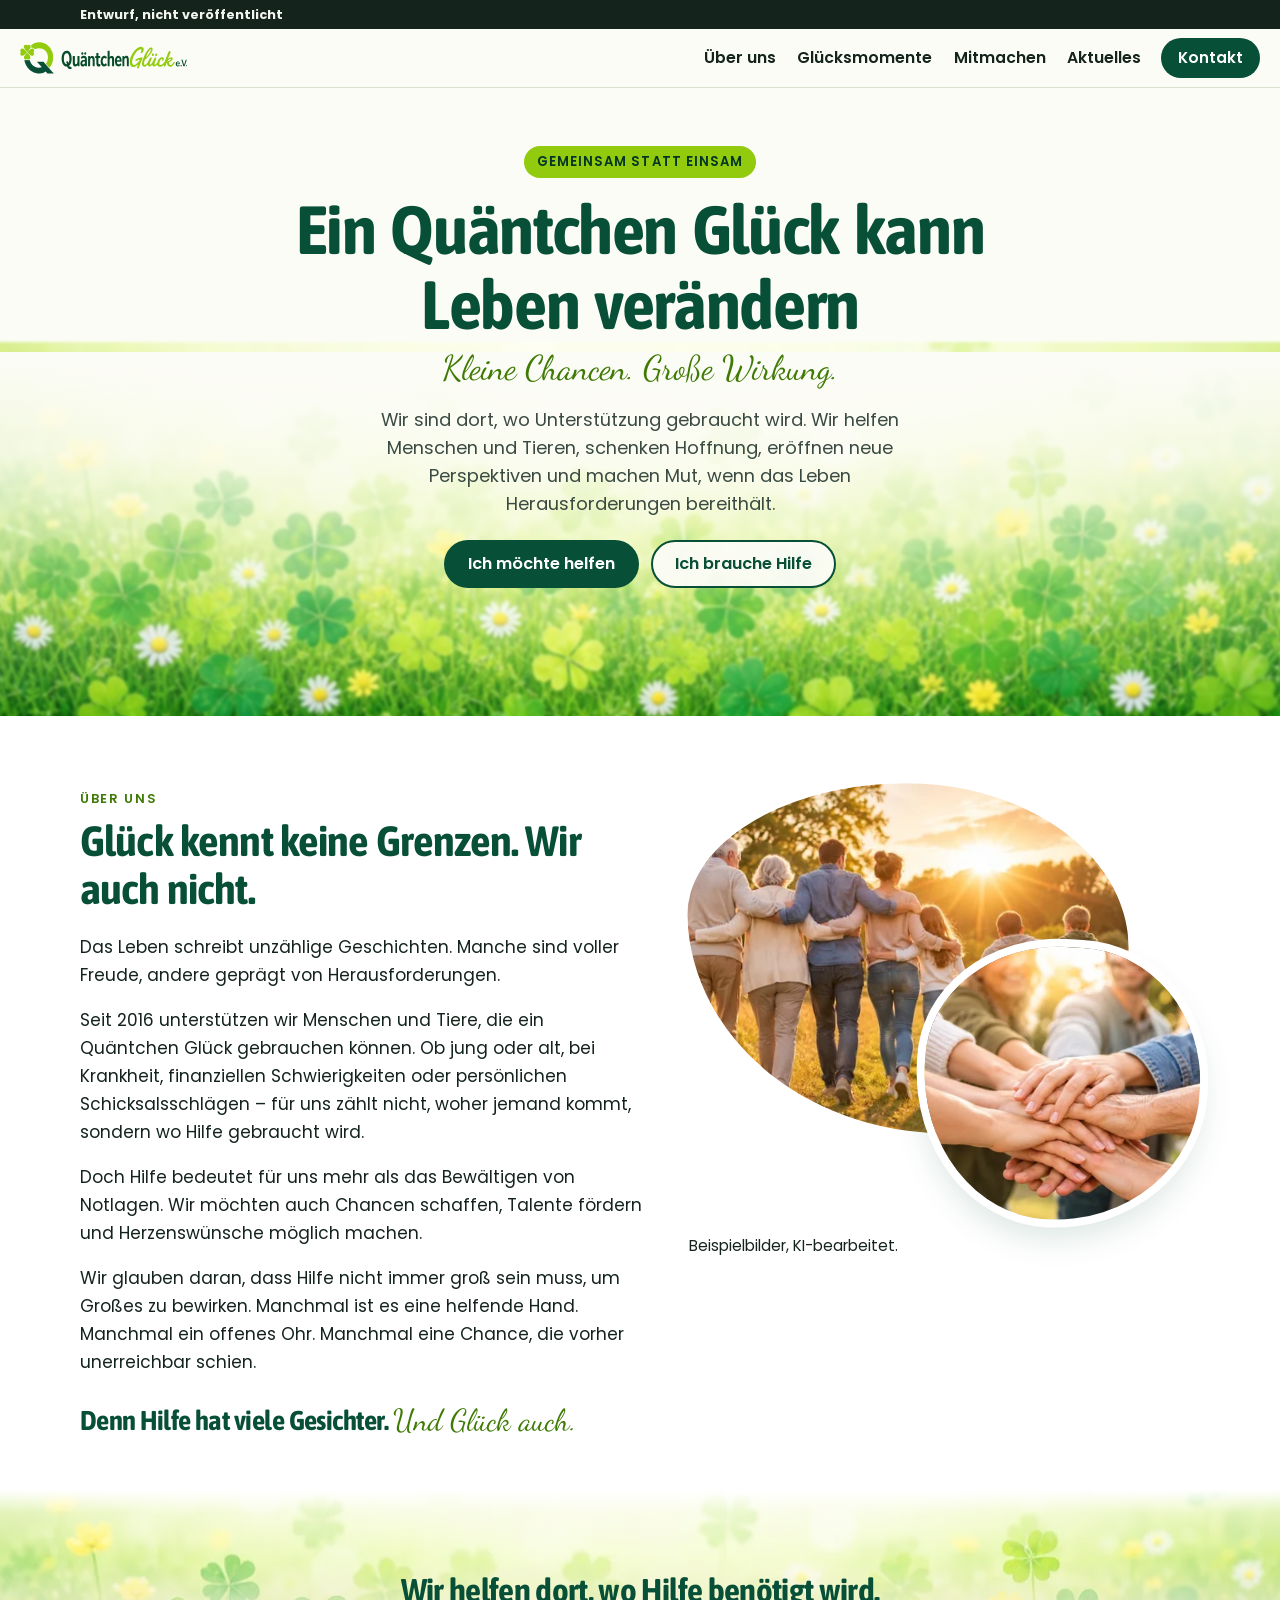
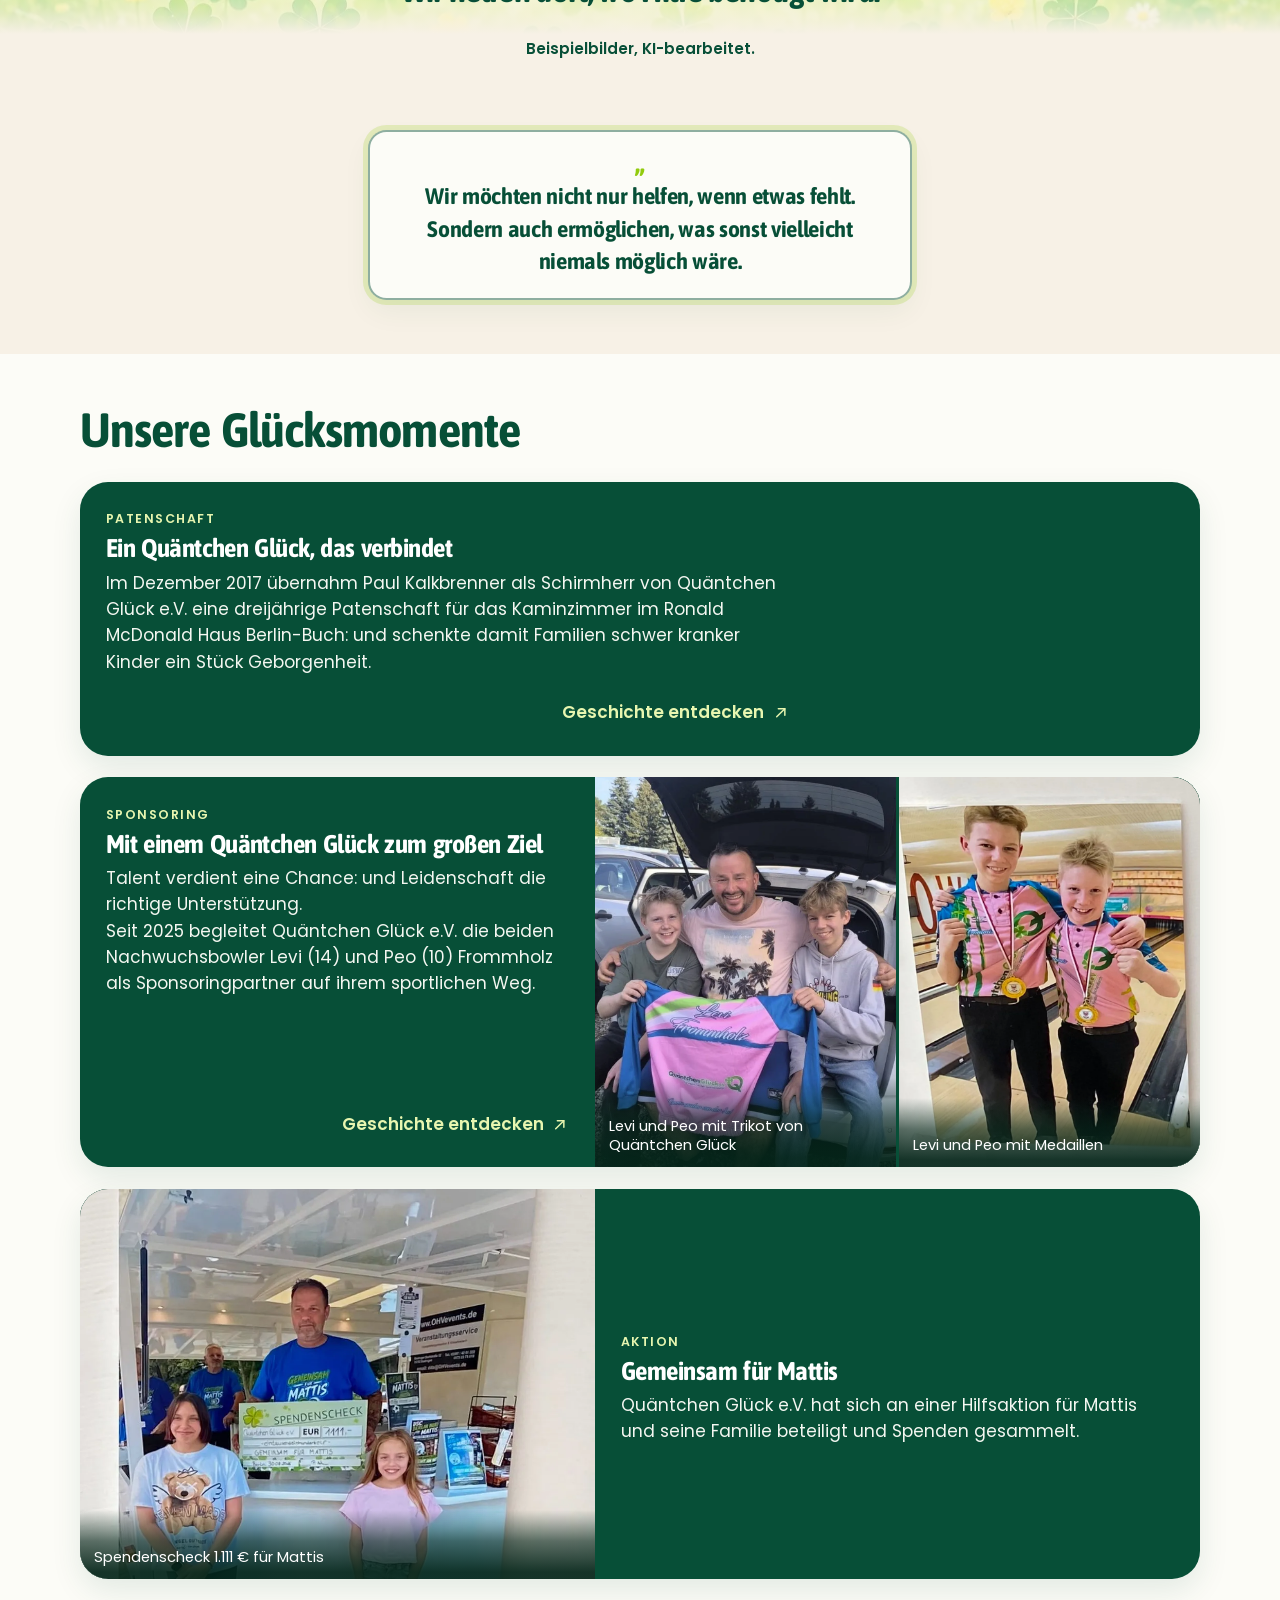
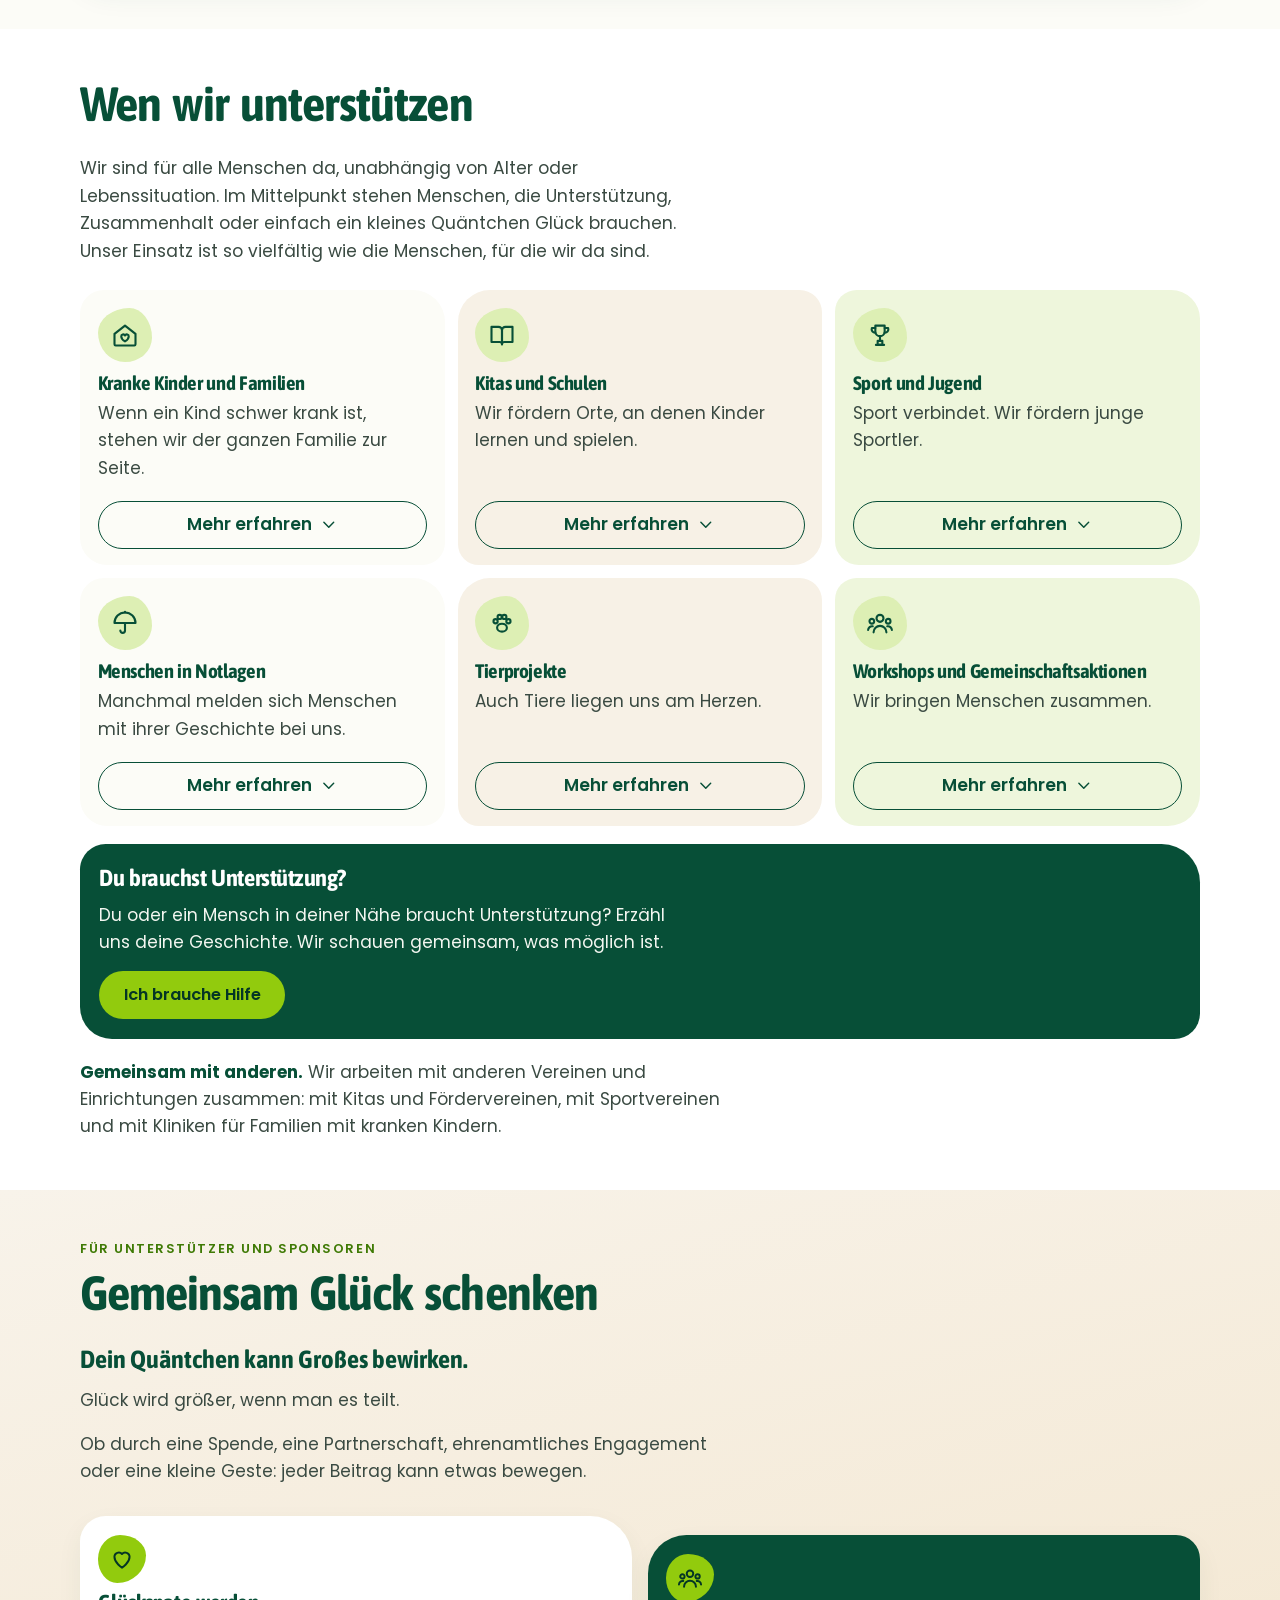
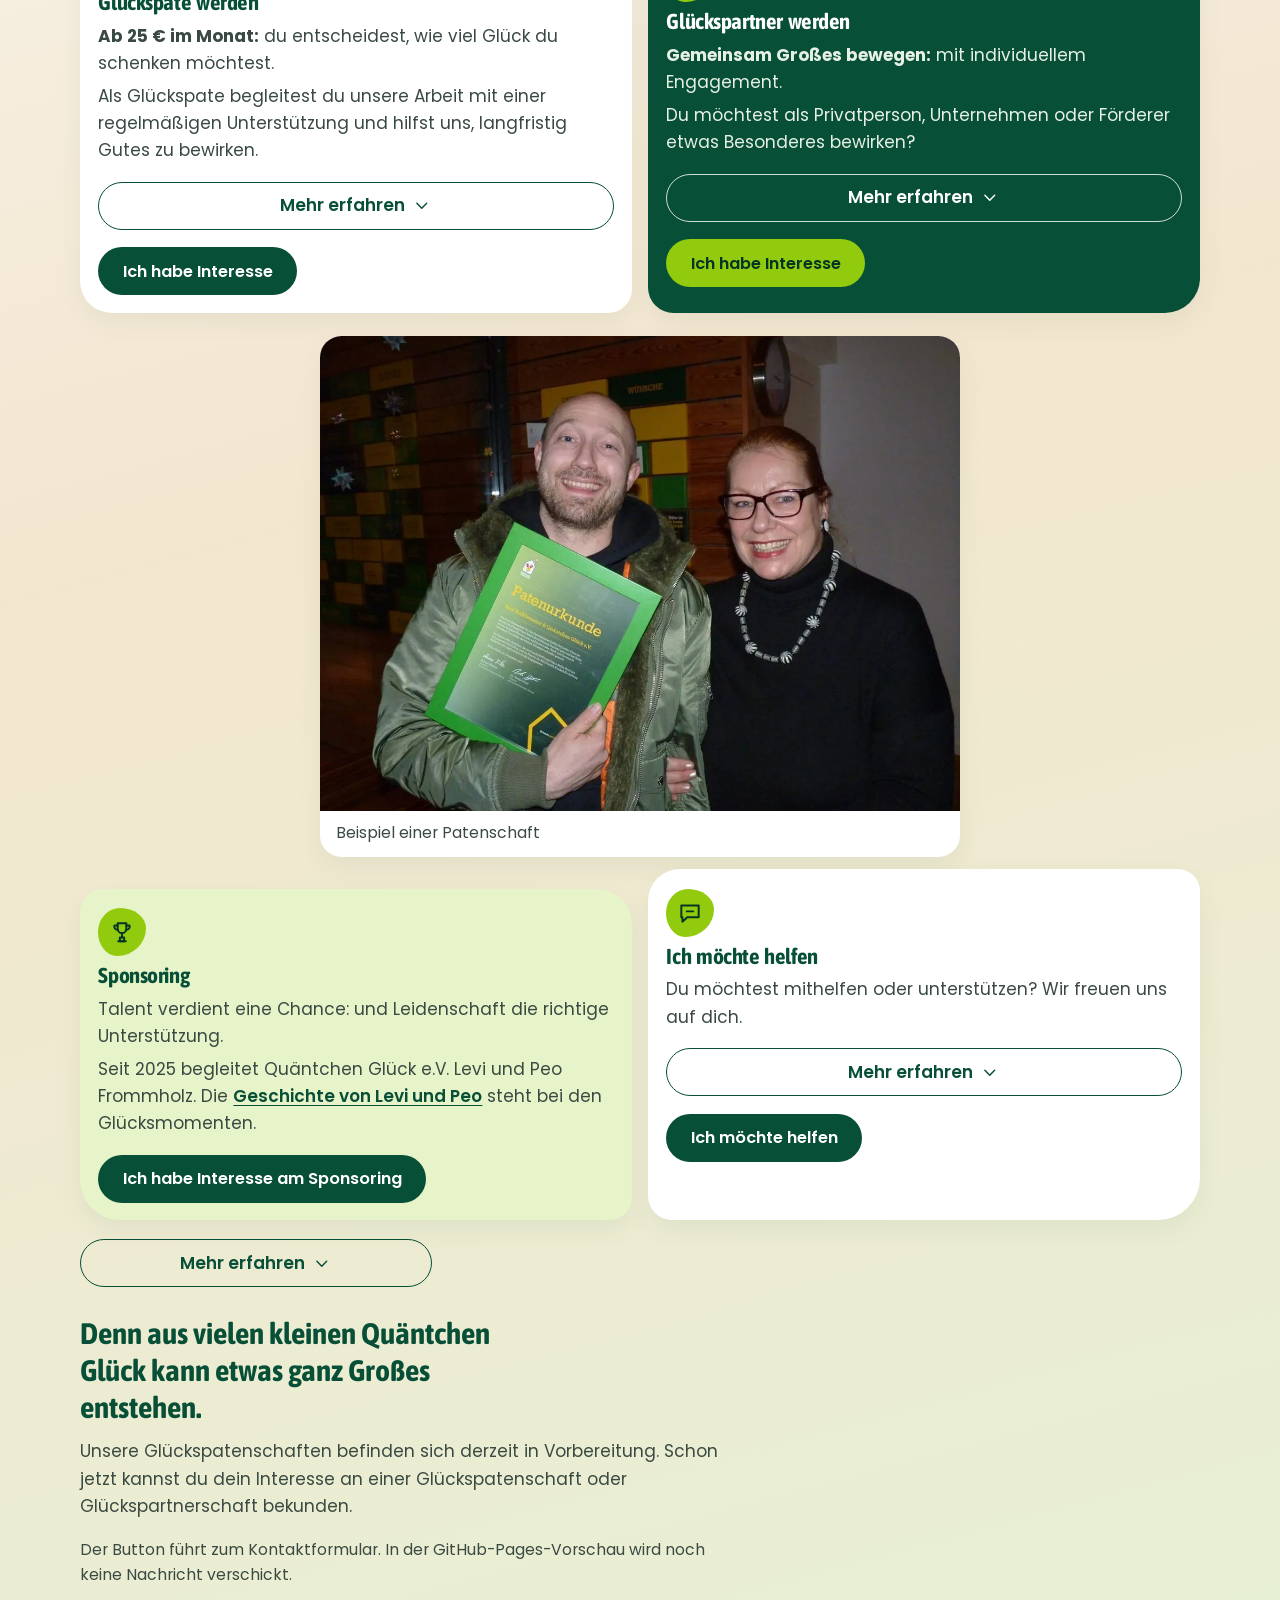
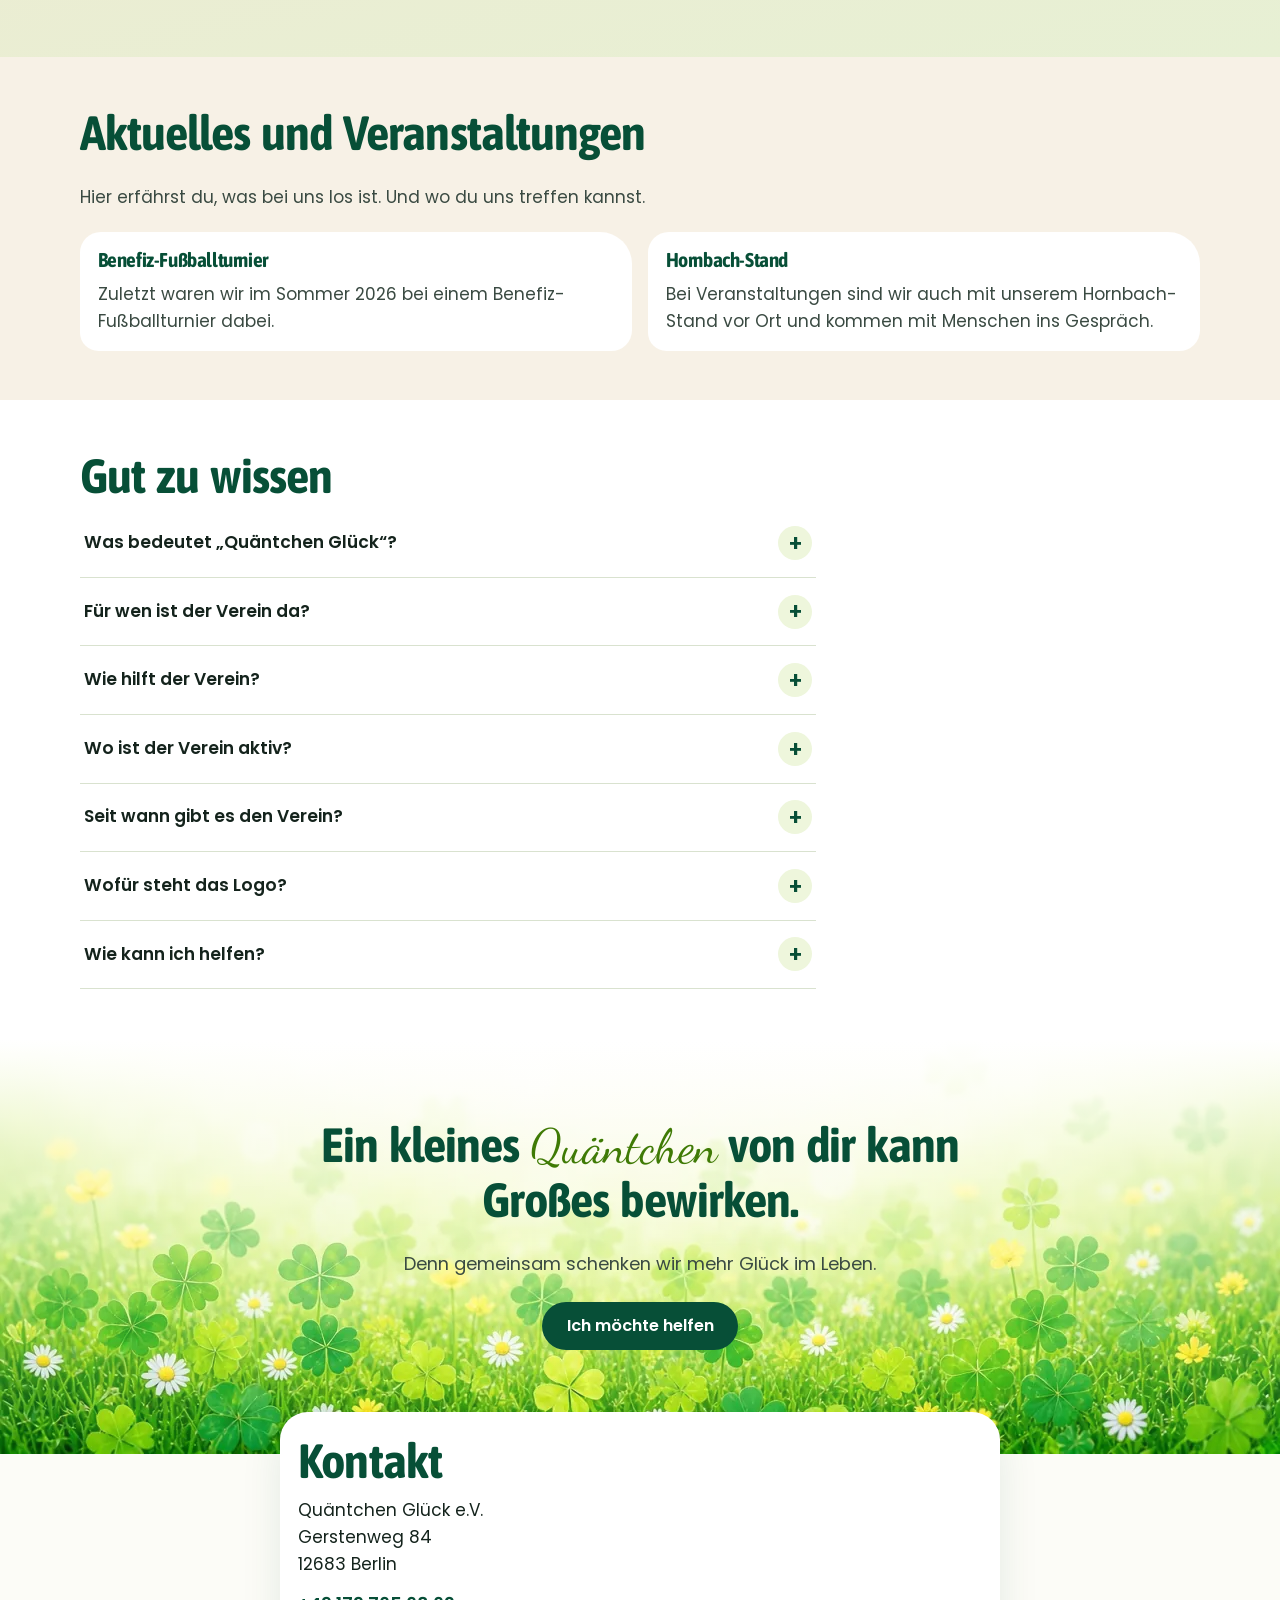
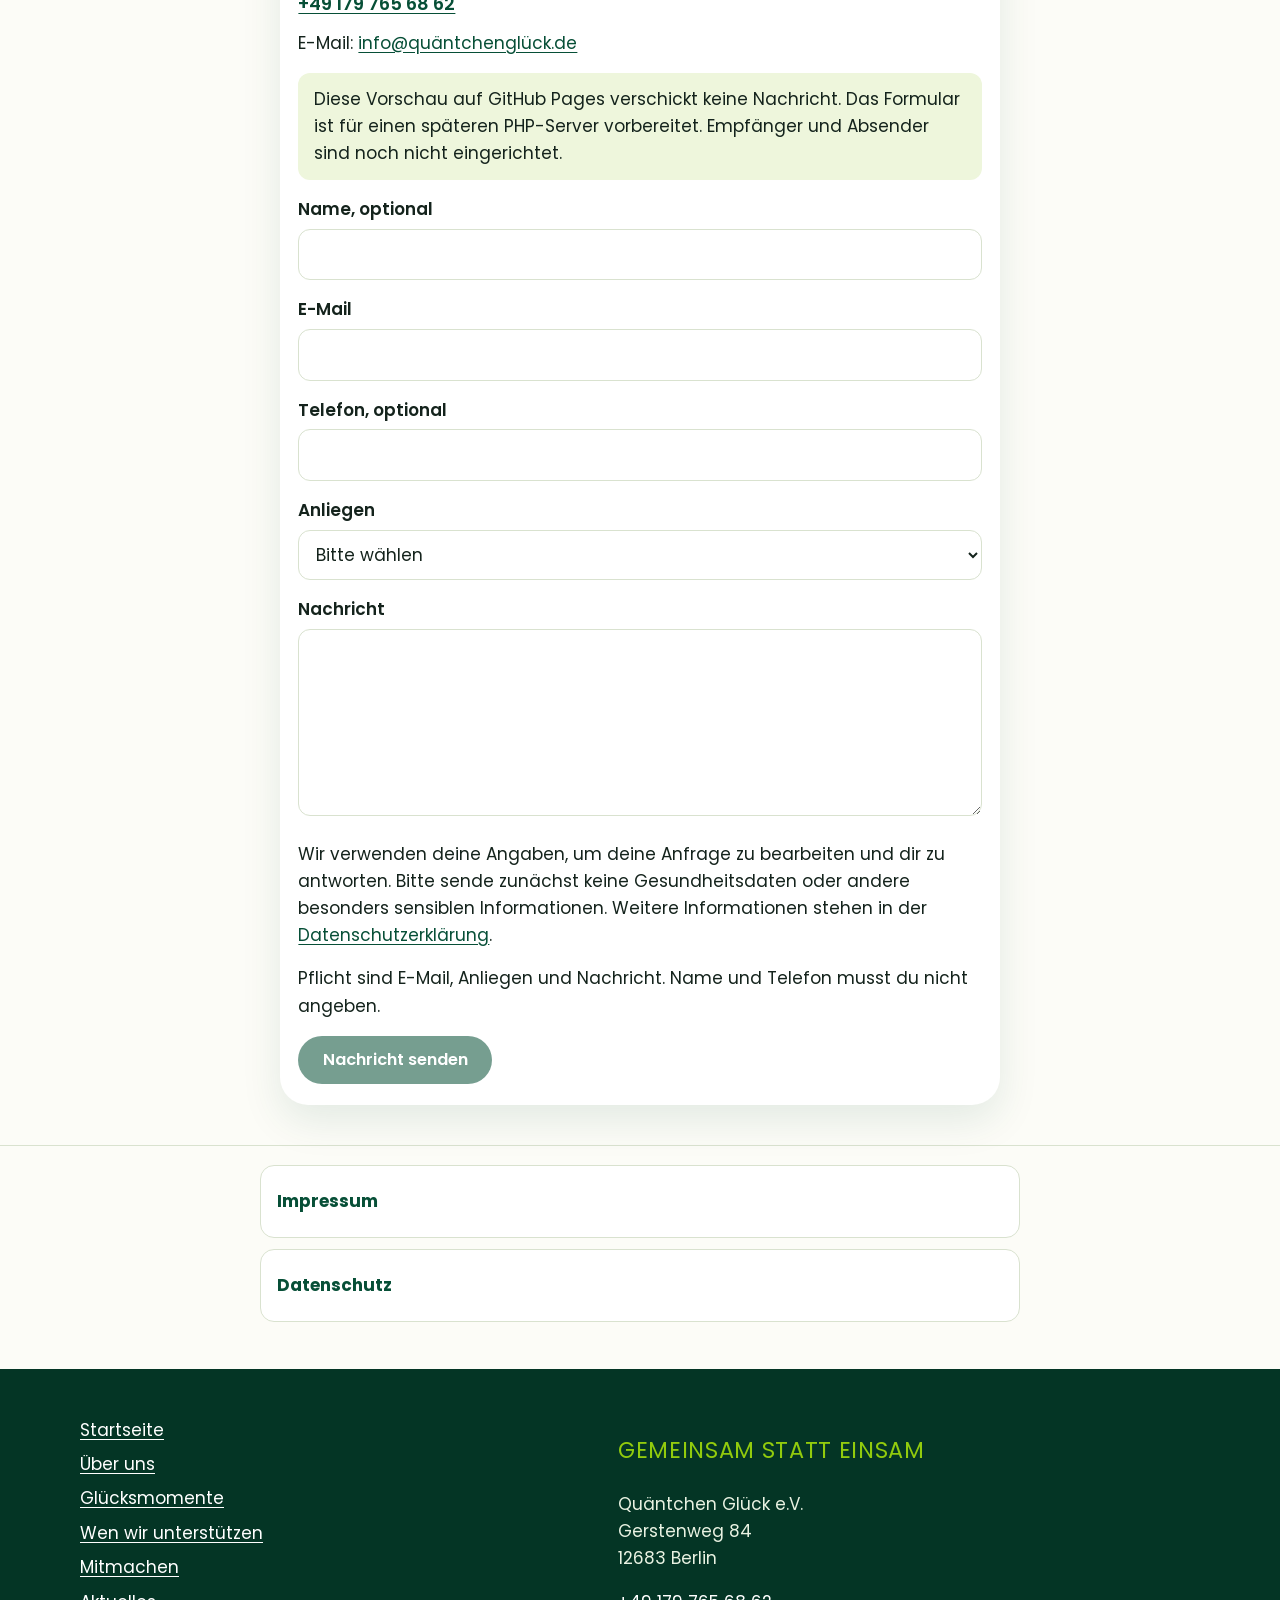
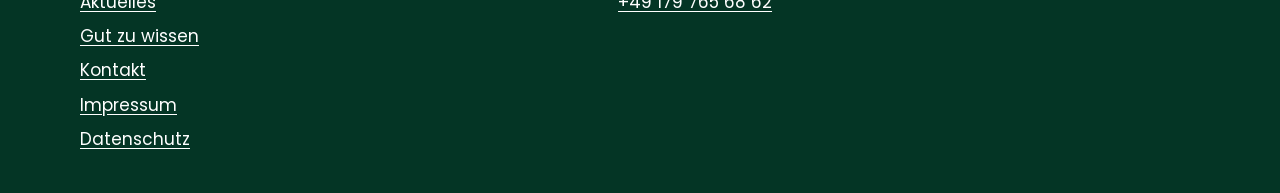
==== commit 3f701290: "Startseite auf Version B umstellen, bisherige Fassung unter /a/. Die gewählte Fassung (Poppins, Danc" ====
--- a/index.html
+++ b/index.html
@@ -12,11 +12,11 @@
 <link rel="icon" href="assets/img/favicon-32.png" sizes="32x32" type="image/png">
 <link rel="apple-touch-icon" href="assets/img/apple-touch-icon.png">
 <link rel="preload" href="assets/fonts/Asap-Variable-wdth75-100-wght400-700.woff2" as="font" type="font/woff2" crossorigin>
-<link rel="preload" href="assets/fonts/Asap-Regular.woff2" as="font" type="font/woff2" crossorigin>
-<link rel="preload" href="assets/fonts/Asap-SemiBold.woff2" as="font" type="font/woff2" crossorigin>
-<link rel="preload" href="assets/fonts/KaushanScript-Regular.woff2" as="font" type="font/woff2" crossorigin>
-<link rel="stylesheet" href="assets/css/base.css?v=ofl-2">
-<link rel="stylesheet" href="assets/css/entwurf.css?v=redesign-5">
+<link rel="preload" href="assets/fonts/Poppins-Regular.woff2" as="font" type="font/woff2" crossorigin>
+<link rel="preload" href="assets/fonts/Poppins-SemiBold.woff2" as="font" type="font/woff2" crossorigin>
+<link rel="preload" href="assets/fonts/DancingScript-Regular.woff2" as="font" type="font/woff2" crossorigin>
+<link rel="stylesheet" href="assets/css/base.css?v=b-poppins-1">
+<link rel="stylesheet" href="assets/css/entwurf.css?v=b-poppins-2">
 </head>
 <body>
 <a class="skip" href="#inhalt">Zum Inhalt springen</a>
--- a/assets/css/base.css
+++ b/assets/css/base.css
@@ -1,12 +1,13 @@
-/* Quäntchen Glück e.V. | gemeinsame Basis für alle Varianten
-   Schriften lokal (assets/fonts), keine externen Requests. */
-@font-face{font-family:"Asap";src:url("../fonts/Asap-Regular.woff2") format("woff2");font-weight:400;font-style:normal;font-display:swap}
-@font-face{font-family:"Asap";src:url("../fonts/Asap-SemiBold.woff2") format("woff2");font-weight:600;font-style:normal;font-display:swap}
-@font-face{font-family:"Asap Condensed";src:url("../fonts/AsapCondensed-Bold.woff2") format("woff2");font-weight:700;font-style:normal;font-display:swap}
-/* Wie Commit 2c3d836 (PR 5): variable Asap als „Asap Logo“ für Überschriften, normale Asap für Fließtext. */
+/* Quäntchen Glück e.V. | gemeinsame Basis, Version B
+   Schriften lokal (assets/fonts), keine externen Requests.
+   Fließtext Poppins, Akzent Dancing Script, Überschriften Asap Logo. */
+@font-face{font-family:"Poppins";src:url("../fonts/Poppins-Regular.woff2") format("woff2");font-weight:400;font-style:normal;font-display:swap}
+@font-face{font-family:"Poppins";src:url("../fonts/Poppins-SemiBold.woff2") format("woff2");font-weight:600;font-style:normal;font-display:swap}
+@font-face{font-family:"Poppins";src:url("../fonts/Poppins-Bold.woff2") format("woff2");font-weight:700;font-style:normal;font-display:swap}
+/* Überschriften bleiben die variable Asap („Asap Logo“). Asap Condensed war nur die Ersatzschrift. */
 @font-face{font-family:"Asap Logo";src:url("../fonts/Asap-Variable-wdth75-100-wght400-700.woff2") format("woff2");font-weight:400 700;font-stretch:75% 100%;font-style:normal;font-display:swap}
-/* Akzent nur Kaushan Script, lokal und OFL, wie in demselben Commit. */
-@font-face{font-family:"Kaushan Script";src:url("../fonts/KaushanScript-Regular.woff2") format("woff2");font-weight:400;font-style:normal;font-display:swap}
+/* Akzent: Dancing Script, lokal und OFL. */
+@font-face{font-family:"Dancing Script";src:url("../fonts/DancingScript-Regular.woff2") format("woff2");font-weight:400;font-style:normal;font-display:swap}
 
 :root{
   /* Logofarben (verbindlich) */
@@ -20,15 +21,15 @@
   --text:#14231C;
   --text-2:#3A4A42;
   --linie:#D9E2CF;
-  /* Schriften wie Commit 2c3d836: Asap Logo für Überschriften, Asap für Claim und Fließtext. */
-  --font-head:"Asap Logo","Asap Condensed","Arial Narrow",system-ui,sans-serif;
+  /* Fließtext und Claim: Poppins. Überschriften: Asap Logo. Akzent: Dancing Script. */
+  --font-head:"Asap Logo","Poppins","Arial Narrow",system-ui,sans-serif;
   --head-weight:700;
   --head-stretch:85%;
   --head-sperrung:-.02em;
   --logo-sperrung:-.04em;
-  --font-text:"Asap",system-ui,-apple-system,"Segoe UI",sans-serif;
-  --font-claim:"Asap",system-ui,sans-serif;
-  --font-akzent:"Kaushan Script",cursive;
+  --font-text:"Poppins",system-ui,-apple-system,"Segoe UI",sans-serif;
+  --font-claim:"Poppins",system-ui,sans-serif;
+  --font-akzent:"Dancing Script",cursive;
   --radius:18px;
   --schatten:0 10px 30px rgba(7,79,55,.10);
   --max:1180px;
--- a/assets/css/entwurf.css
+++ b/assets/css/entwurf.css
@@ -1,5 +1,5 @@
 /* Ein Entwurf. Ersetzt die Varianten A/B/C.
-   Vereinsfarben, Asap und Kaushan bleiben in base.css. */
+   Vereinsfarben bleiben in base.css. Fließtext ist Poppins, Akzent ist Dancing Script. */
 
 :root{
   --sand:#F7F1E6;
@@ -283,6 +283,11 @@
 .mitmachen-extra{max-width:22rem;margin-top:1.2rem}
 .mitmachen-extra summary{width:auto;padding-inline:1.15rem}
 .geschichte summary:focus-visible{outline-offset:-3px}
+/* Poppins ist breiter: nur so weit knapper, dass die Zeile auf schmalen Screens nicht umbricht. */
+@media (max-width:400px){
+  .pfad .btn{font-size:.95rem;padding-inline:1.05rem}
+  .faq summary{font-size:1.02rem}
+}
 @media (min-width:840px){
   .pfade{grid-template-columns:1fr 1fr;gap:1rem 1rem}
   .pfad-pate{margin-top:.4rem}
